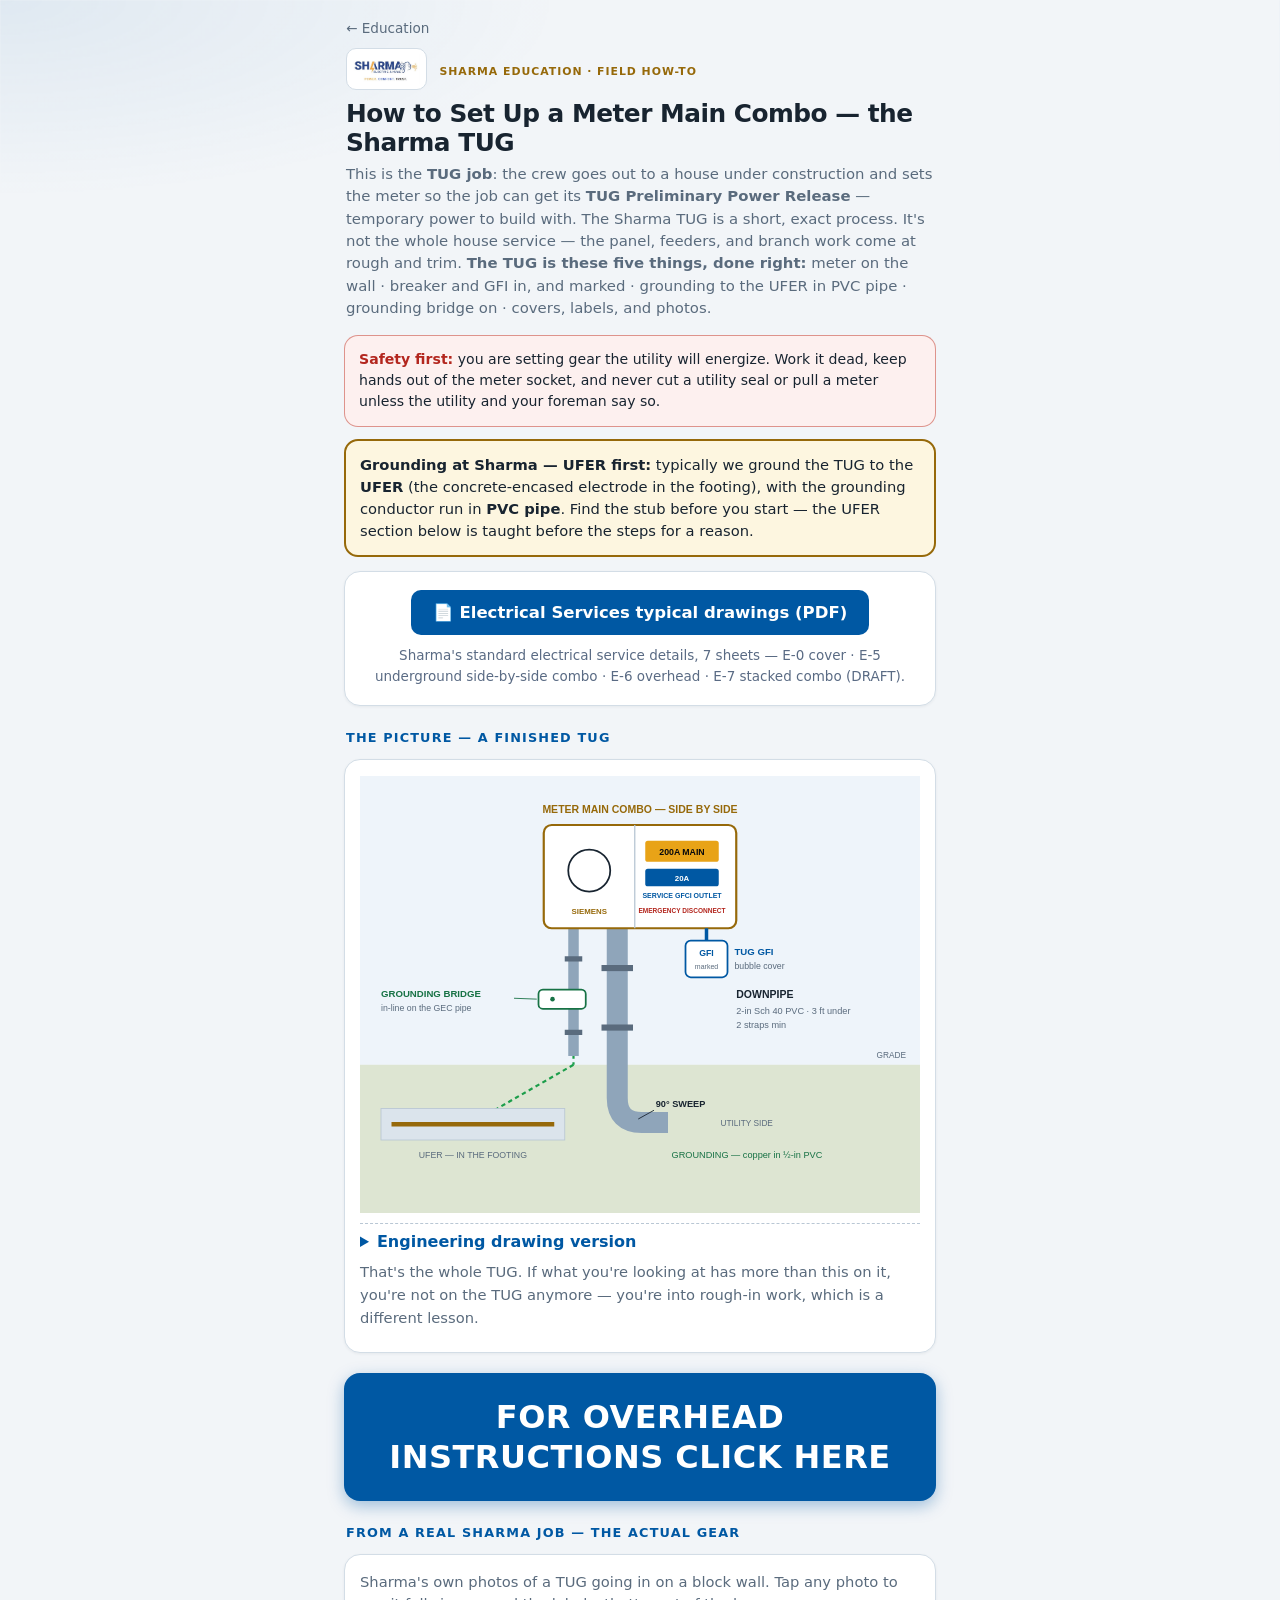
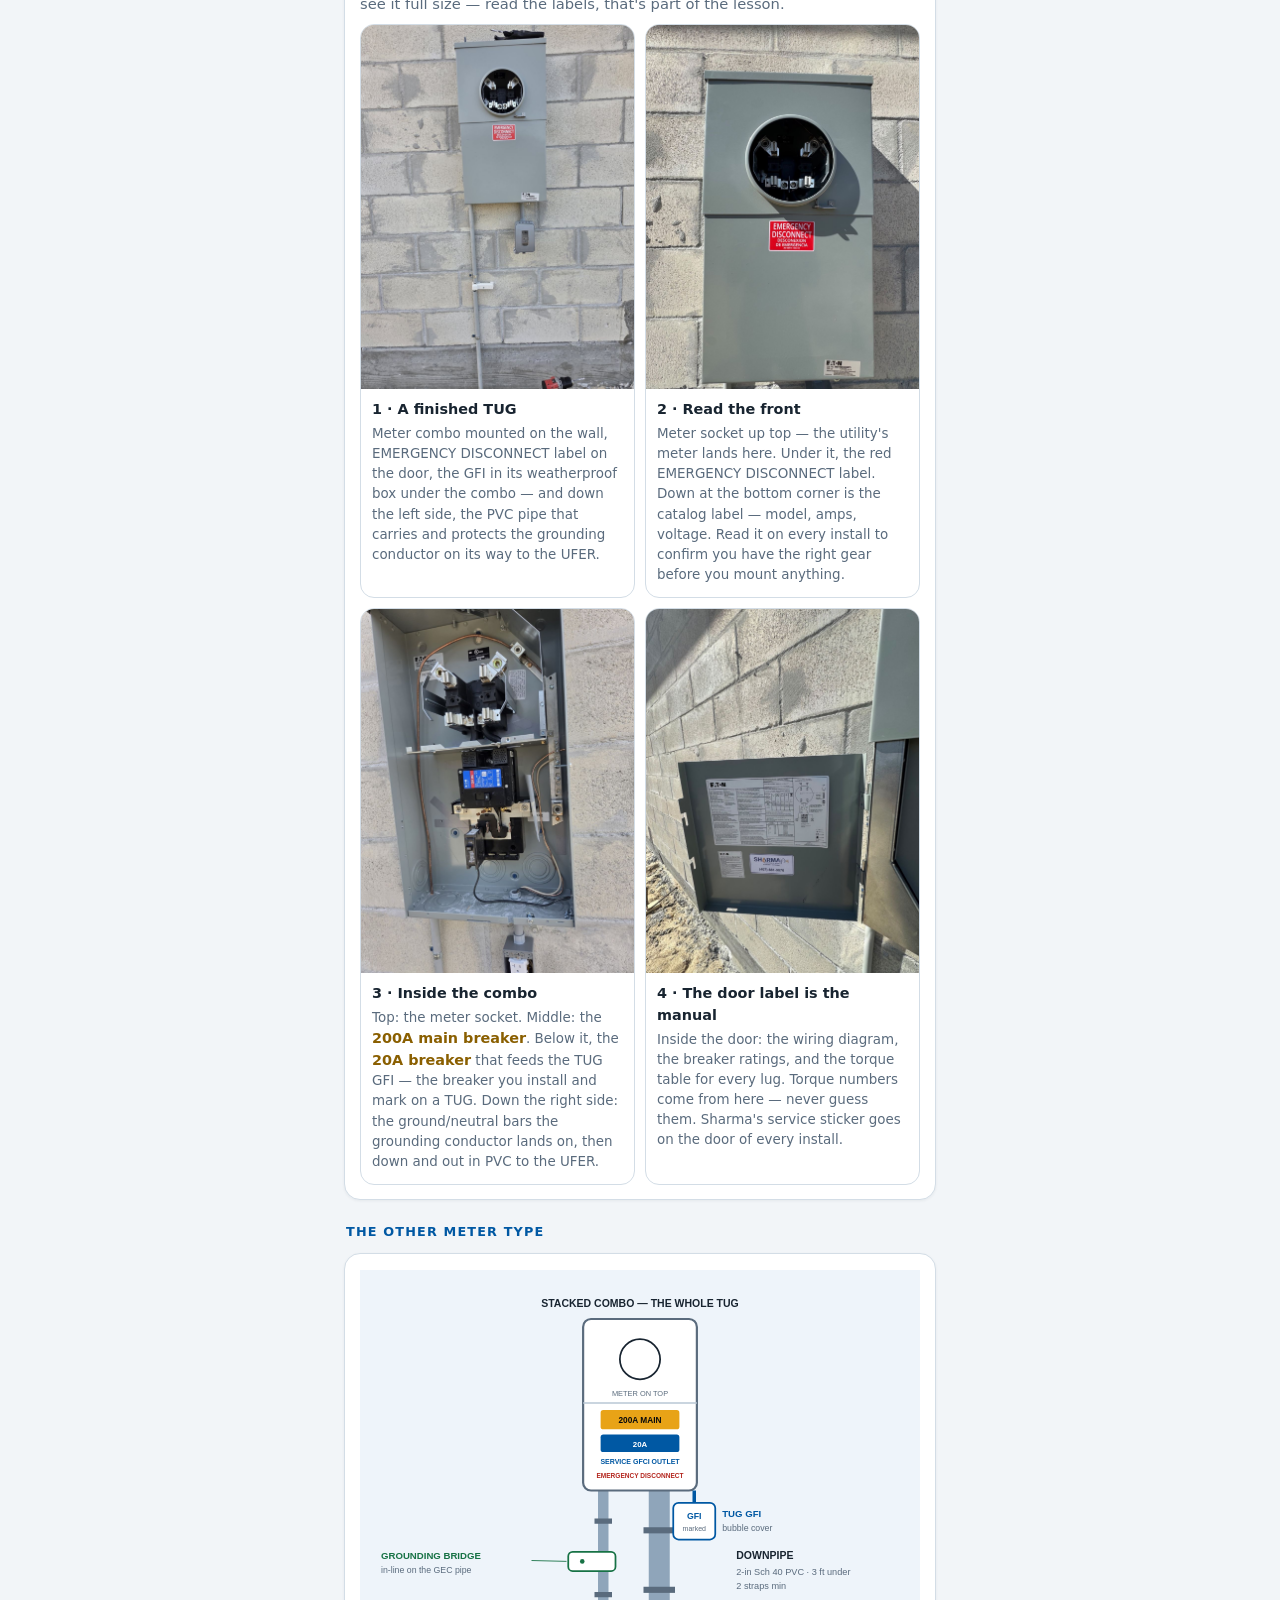
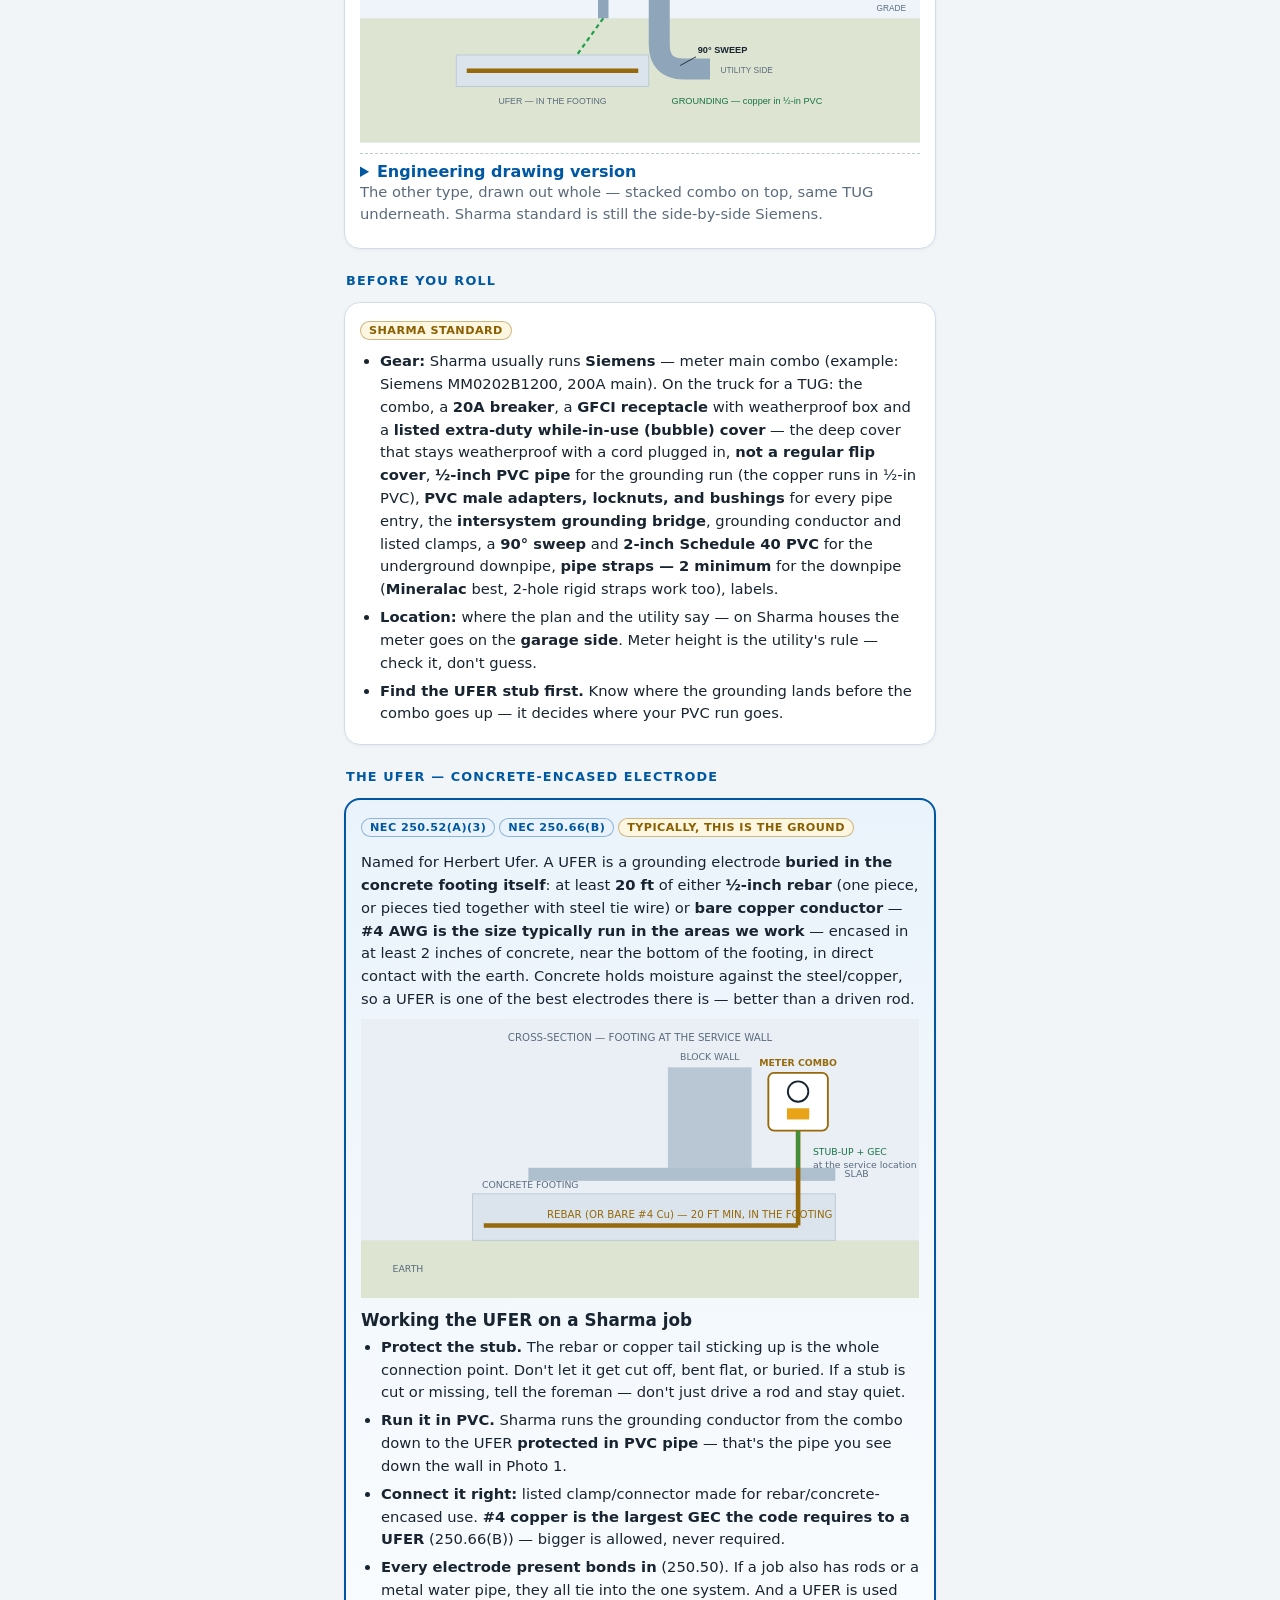
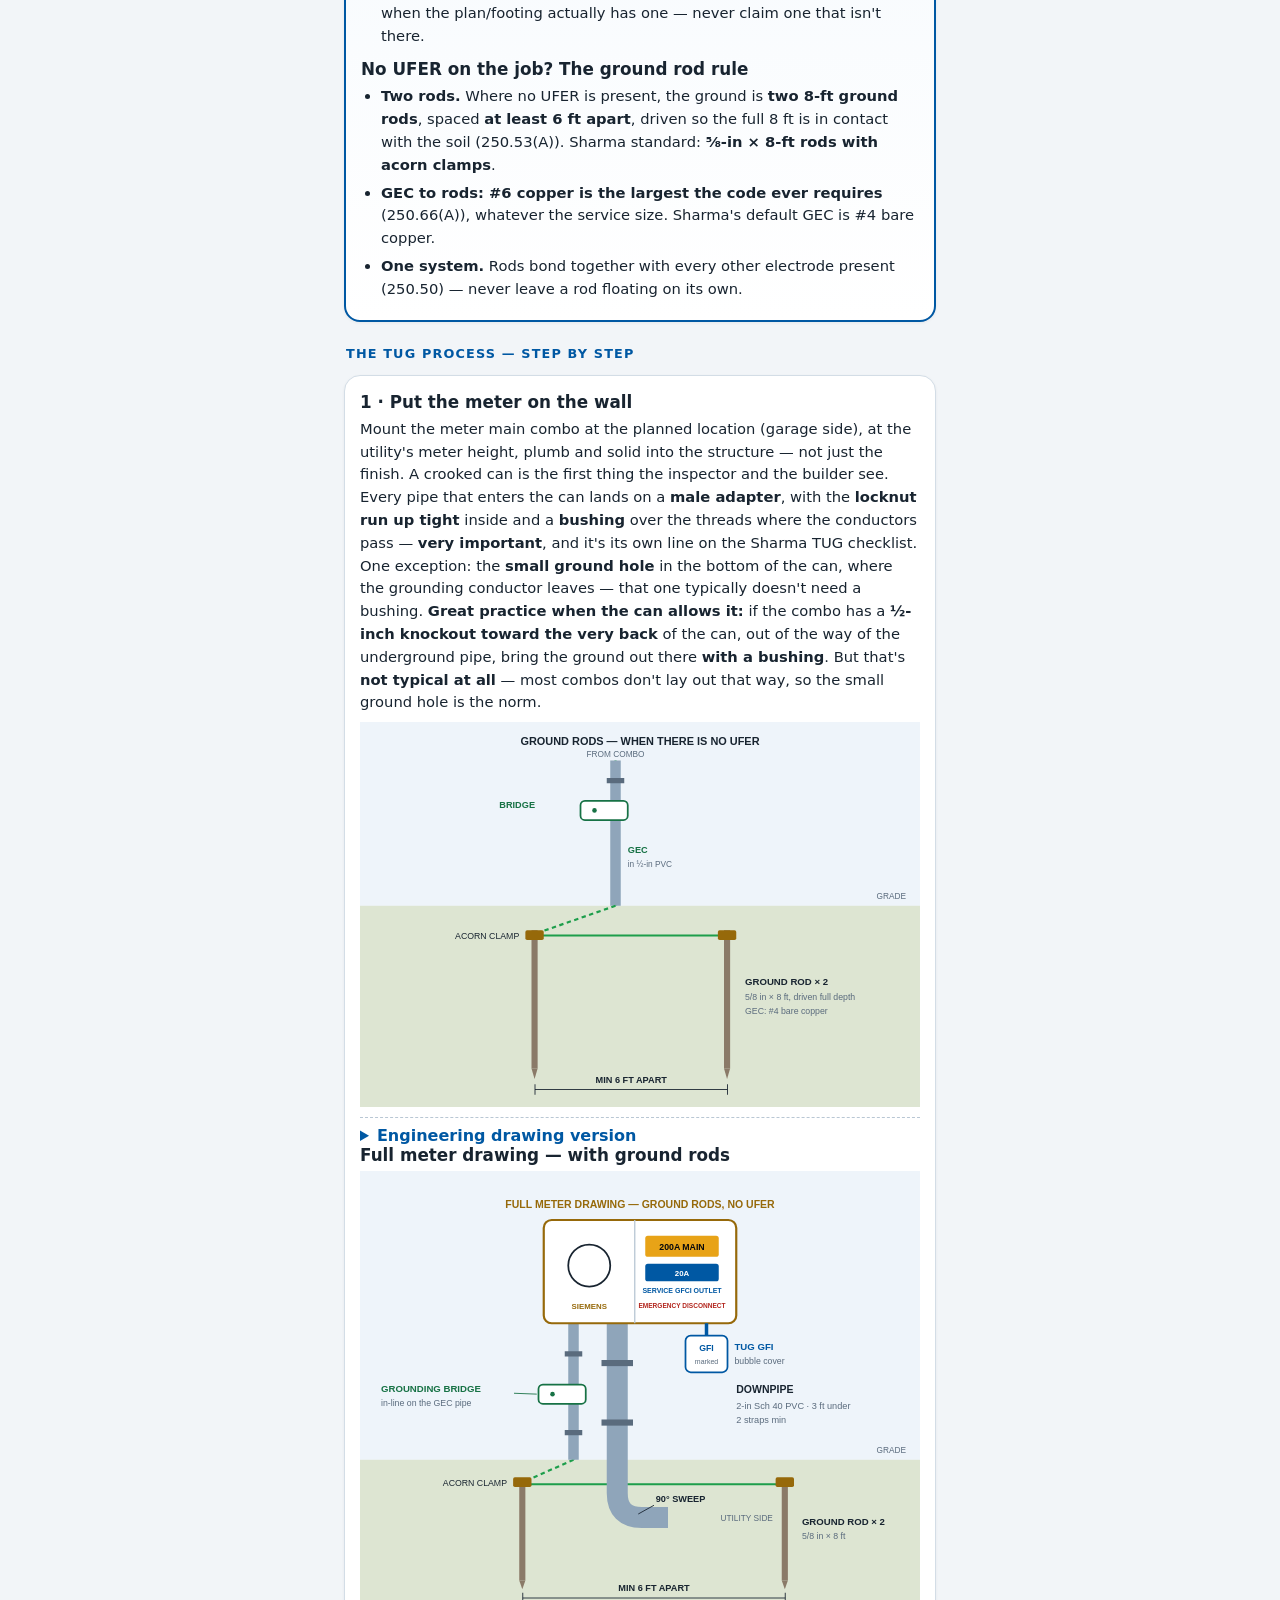
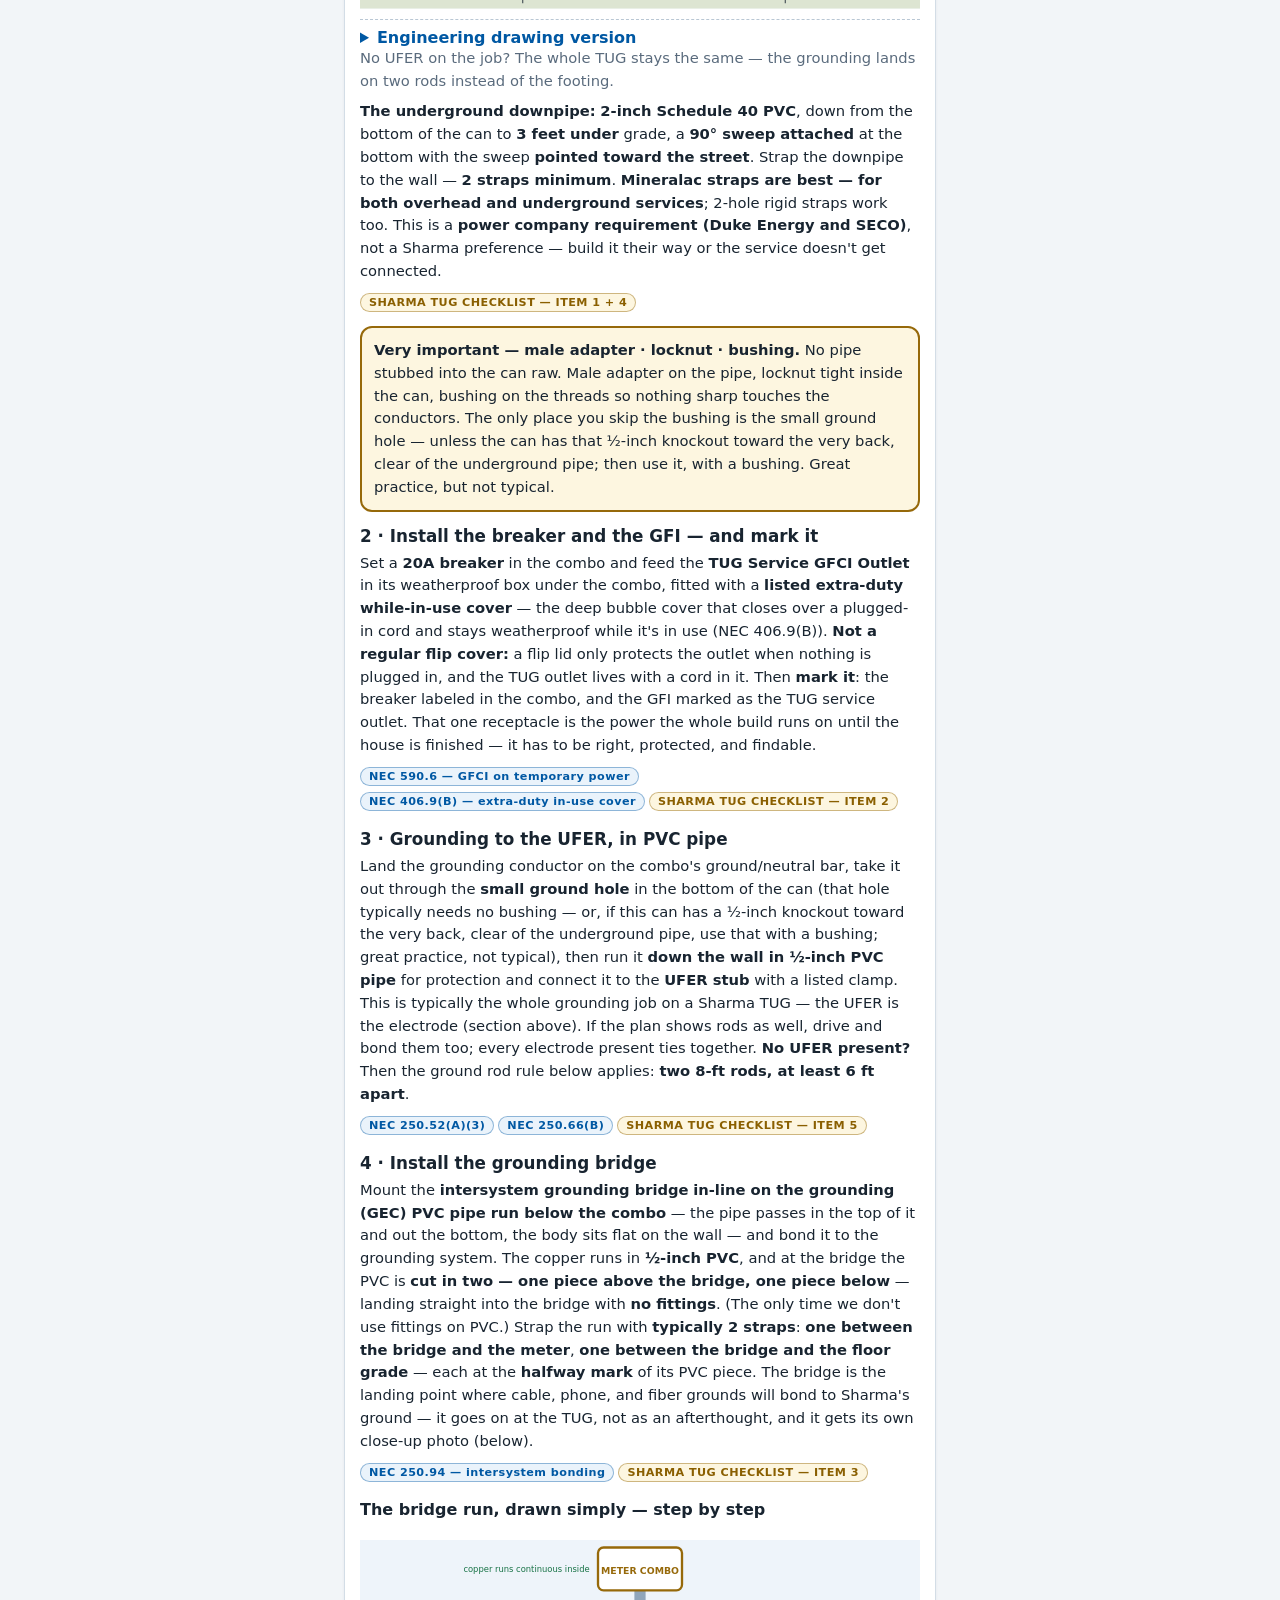
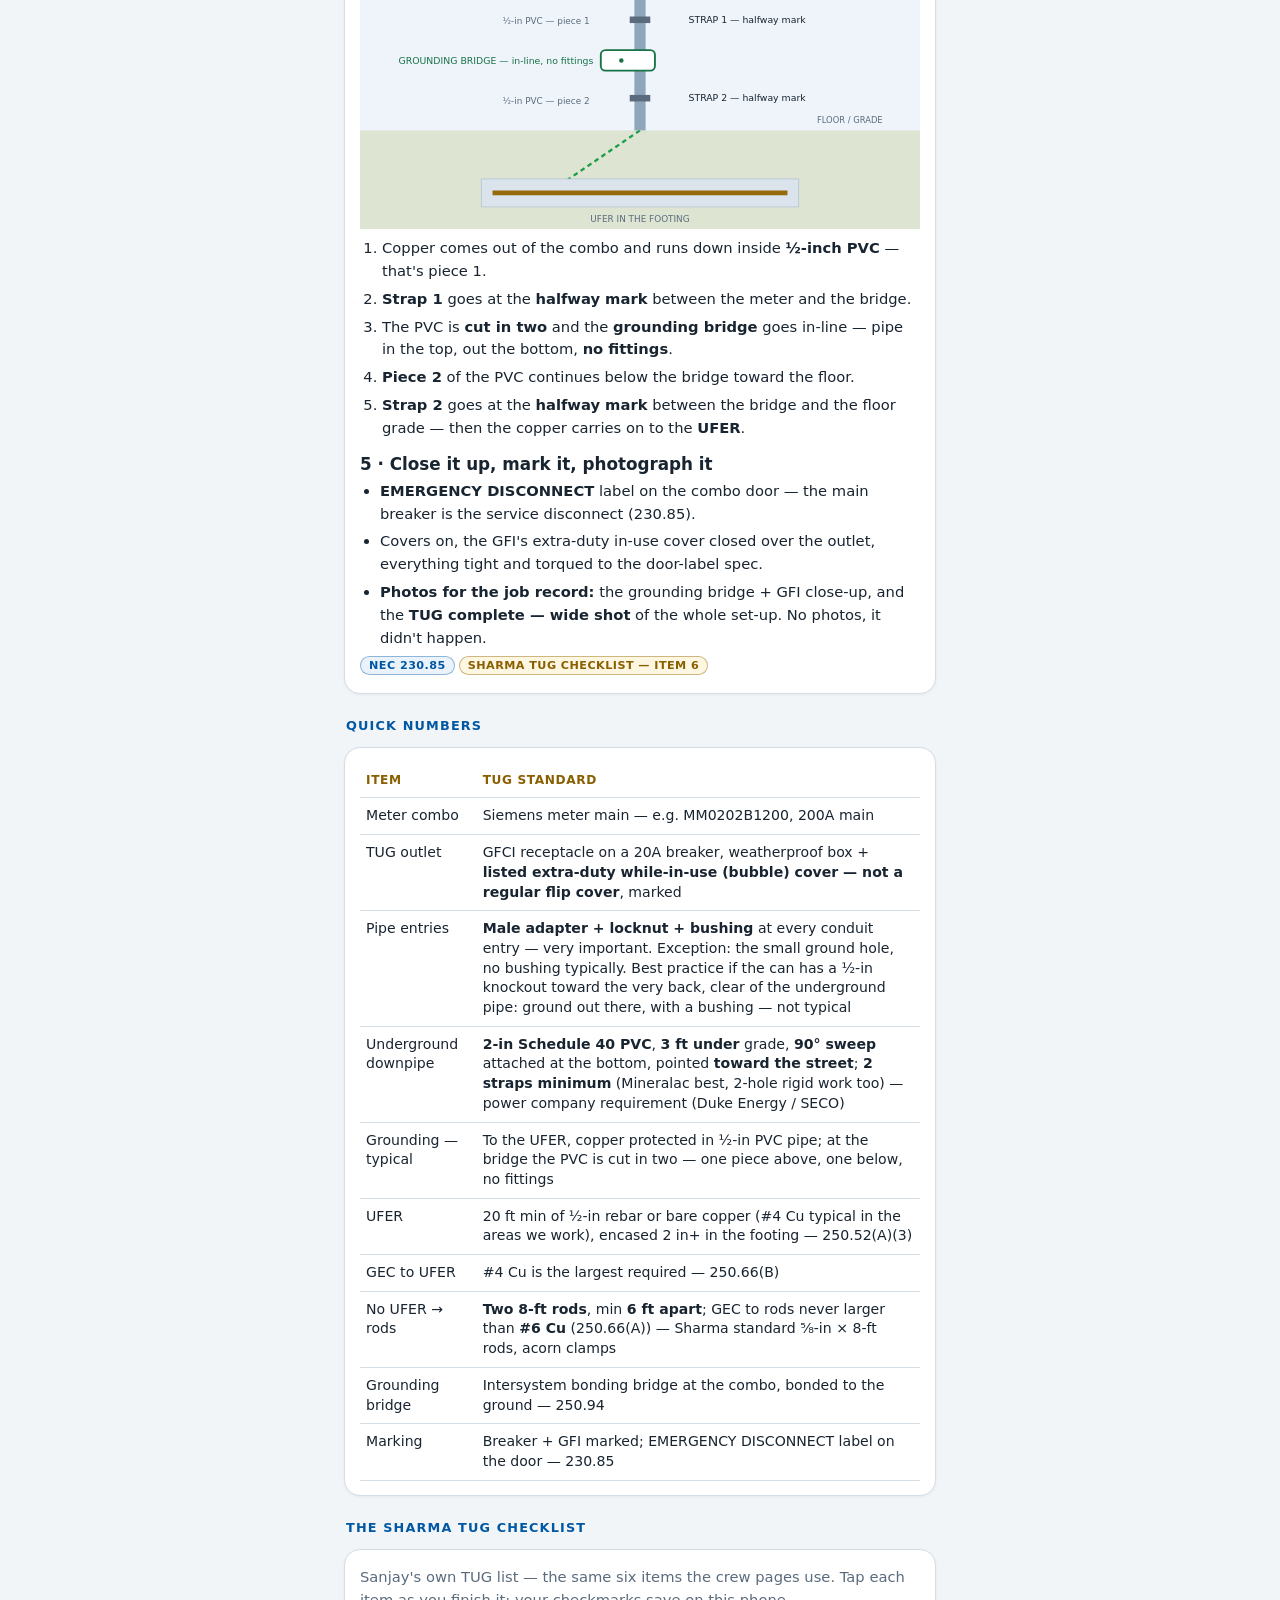
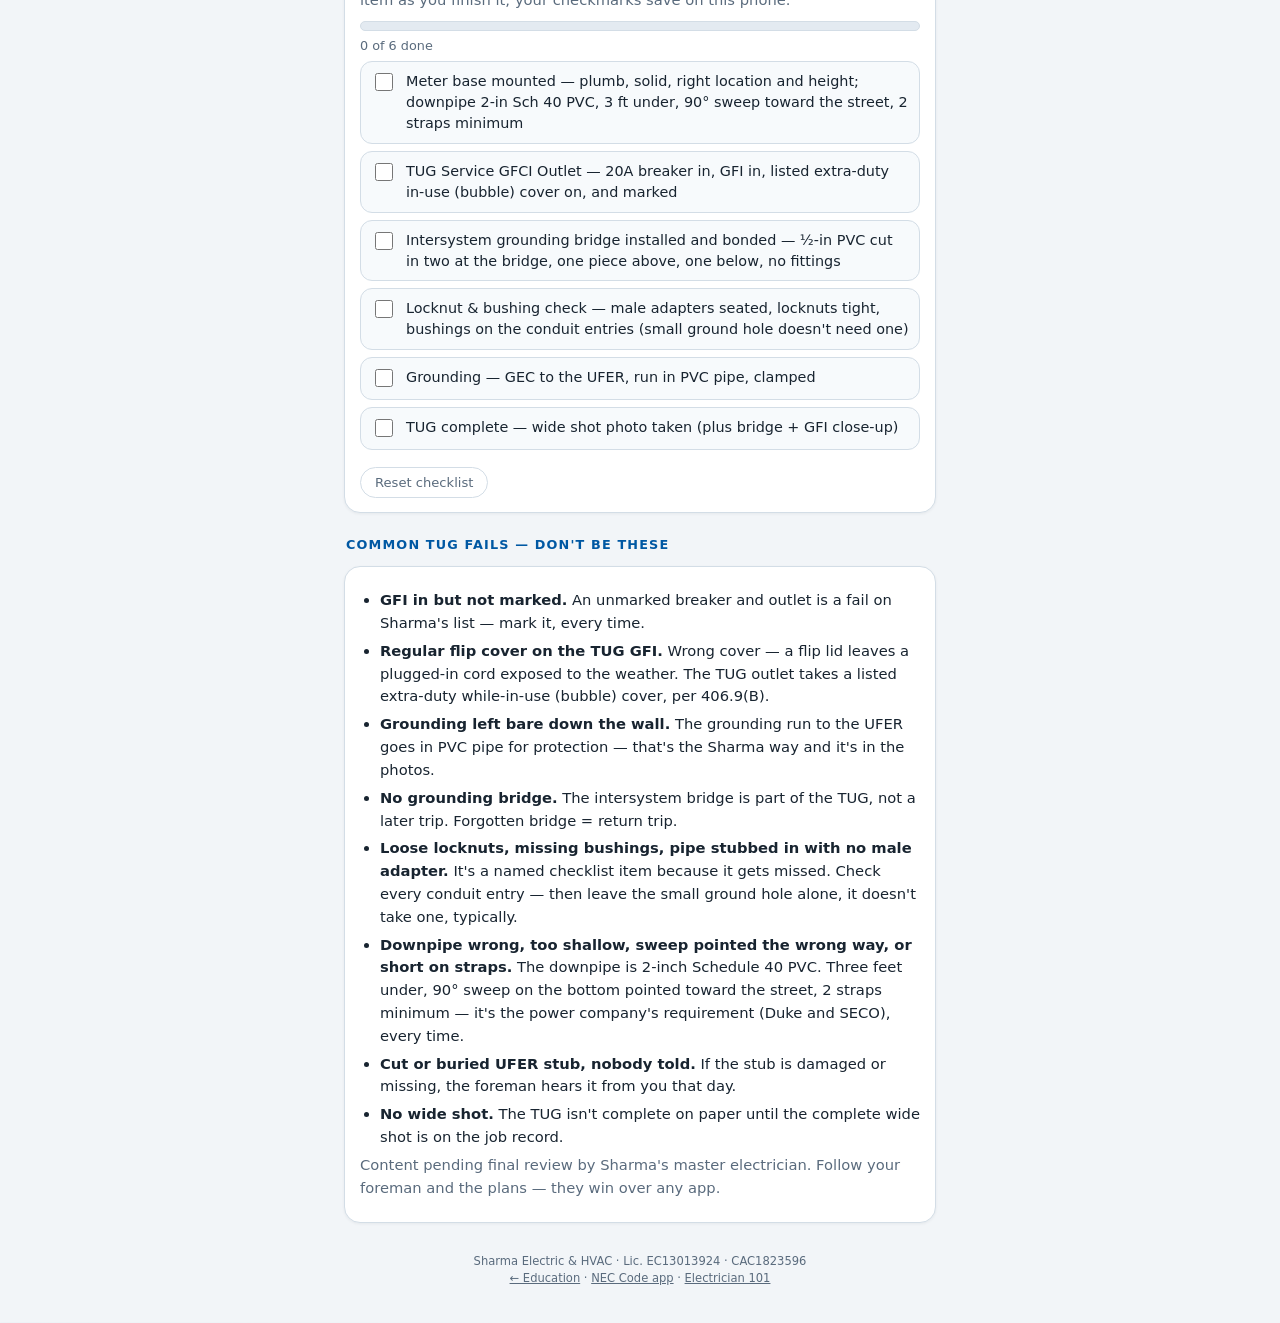
==== docs/meter-main-combo/index.html @ f5edeed3 "Meter-Main Combo page: add 'Electrical Services typical drawings (PDF)' download button (no lesson t" ====
<!doctype html>
<html lang="en">
<head>
  <meta charset="utf-8">
  <meta name="viewport" content="width=device-width, initial-scale=1, viewport-fit=cover">
  <meta name="robots" content="noindex, nofollow, noarchive">
  <meta name="color-scheme" content="light">
  <meta name="theme-color" content="#f2f5f8">
  <meta name="apple-mobile-web-app-capable" content="yes">
  <meta name="apple-mobile-web-app-status-bar-style" content="default">
  <title>How to Set Up a Meter Main Combo — The Sharma TUG · Sharma Education</title>
  <link rel="icon" href="logo.png">
  <link rel="apple-touch-icon" href="logo.png">
  <style>
    :root {
      --bg: #f2f5f8; --panel: #ffffff; --line: #d3dde6;
      --gold: #96690a; --gold-2: #8a5f00; --blue: #0058a3; --green: #1d9e4b;
      --text: #182430; --muted: #5a6b7d; --red: #c0392b;
    }
    * { box-sizing: border-box; -webkit-tap-highlight-color: transparent; }
    html, body { margin: 0; background: var(--bg); color: var(--text);
      font-family: "Segoe UI", "Helvetica Neue", ui-sans-serif, system-ui, sans-serif;
      -webkit-font-smoothing: antialiased; }
    body { background:
      radial-gradient(90vw 50vh at 100% -10%, rgba(232,163,23,0.10), transparent 50%),
      radial-gradient(80vw 40vh at 0% 0%, rgba(0,88,163,0.08), transparent 55%),
      var(--bg); min-height: 100dvh; }
    .wrap { max-width: 620px; margin: 0 auto; padding: 18px 14px 36px; }
    .back { display: inline-block; color: var(--muted); text-decoration: none; font-size: 0.85rem; margin: 2px 2px 12px; }
    header { display: flex; align-items: center; gap: 12px; margin: 0 2px 4px; }
    header img { height: 42px; width: auto; background: #fff; border: 1px solid var(--line); border-radius: 10px; padding: 4px 6px; }
    header .k { font-size: 0.68rem; font-weight: 750; letter-spacing: 0.09em; text-transform: uppercase; color: var(--gold); }
    h1 { margin: 10px 2px 6px; font-size: 1.55rem; font-weight: 760; letter-spacing: -0.02em; line-height: 1.15; }
    .sub { margin: 0 2px; color: var(--muted); font-size: 0.93rem; line-height: 1.5; }
    .warn { margin: 16px 0 0; padding: 13px 14px; border: 1px solid rgba(192,57,43,0.5);
      background: #fdf0ef; border-radius: 14px; font-size: 0.88rem; line-height: 1.5; }
    .warn b { color: #b3261e; }
    .highlight-banner { margin: 12px 0 0; padding: 13px 14px; border: 2px solid var(--gold);
      background: #fdf6e0; border-radius: 14px; font-size: 0.92rem; line-height: 1.5; }
    .card { margin-top: 14px; padding: 16px 15px 14px; background: var(--panel);
      border: 1px solid var(--line); border-radius: 16px; box-shadow: 0 1px 3px rgba(24,36,48,0.06); }
    .card.highlight { border: 2px solid var(--blue); background: linear-gradient(180deg, #eaf3fb, #ffffff); }
    h2 { margin: 24px 2px 6px; font-size: 0.8rem; font-weight: 750; letter-spacing: 0.09em;
      text-transform: uppercase; color: var(--blue); }
    h3 { margin: 0 0 6px; font-size: 1.05rem; font-weight: 700; }
    p, li { font-size: 0.92rem; line-height: 1.55; }
    p { margin: 0 0 8px; }
    ul, ol { margin: 6px 0 4px; padding-left: 20px; }
    li { margin-bottom: 5px; }
    .muted { color: var(--muted); }
    .nec { display: inline-block; font-size: 0.7rem; font-weight: 700; letter-spacing: 0.04em;
      color: var(--blue); background: #eaf3fb; border: 1px solid rgba(0,88,163,0.4); border-radius: 999px; padding: 2px 8px; margin: 0 4px 4px 0; }
    .sharma { display: inline-block; font-size: 0.7rem; font-weight: 700; letter-spacing: 0.04em;
      color: var(--gold-2); background: #fdf6e0; border: 1px solid rgba(150,105,10,0.45); border-radius: 999px; padding: 2px 8px; margin: 0 4px 4px 0; }
    .diagram { width: 100%; height: auto; display: block; }
    .gallery { display: grid; grid-template-columns: 1fr 1fr; gap: 10px; }
    @media (max-width: 480px) { .gallery { grid-template-columns: 1fr; } }
    figure { margin: 0; background: #ffffff; border: 1px solid var(--line); border-radius: 14px; overflow: hidden; }
    figure img { width: 100%; height: auto; display: block; }
    figcaption { padding: 10px 11px 12px; font-size: 0.84rem; line-height: 1.5; color: var(--muted); }
    figcaption b { color: var(--text); display: block; margin-bottom: 3px; font-size: 0.9rem; }
    .bar { height: 10px; background: #e3eaf1; border: 1px solid var(--line); border-radius: 999px; overflow: hidden; margin: 10px 0 4px; }
    .bar i { display: block; height: 100%; width: 0%; background: linear-gradient(90deg, var(--blue), var(--green)); transition: width .25s; }
    .pct { font-size: 0.8rem; color: var(--muted); }
    label.chk { display: flex; gap: 10px; align-items: flex-start; padding: 9px 10px; margin: 7px 0;
      background: #f7fafc; border: 1px solid var(--line); border-radius: 12px; font-size: 0.9rem; line-height: 1.45; cursor: pointer; }
    label.chk input { margin-top: 2px; width: 18px; height: 18px; accent-color: var(--green); flex: none; }
    label.chk.done span { color: var(--muted); text-decoration: line-through; }
    .reset { margin-top: 10px; background: none; border: 1px solid var(--line); color: var(--muted);
      border-radius: 999px; padding: 7px 14px; font: inherit; font-size: 0.82rem; cursor: pointer; }
    table { width: 100%; border-collapse: collapse; font-size: 0.88rem; }
    td, th { text-align: left; padding: 8px 6px; border-bottom: 1px solid var(--line); vertical-align: top; line-height: 1.4; }
    th { color: var(--gold-2); font-size: 0.76rem; letter-spacing: 0.05em; text-transform: uppercase; }
    footer { margin: 30px 2px 0; color: var(--muted); font-size: 0.72rem; text-align: center; line-height: 1.5; }
    footer a { color: var(--muted); }
  </style>
</head>
<body>
  <div class="wrap">
    <a class="back" href="../">← Education</a>
    <header>
      <img src="logo.png" alt="Sharma Electric &amp; HVAC">
      <div><span class="k">Sharma Education · Field How-To</span></div>
    </header>

    <h1>How to Set Up a Meter Main Combo — the Sharma TUG</h1>
    <p class="sub">This is the <b>TUG job</b>: the crew goes out to a house under construction and sets the meter so the job can get its <b>TUG Preliminary Power Release</b> — temporary power to build with. The Sharma TUG is a short, exact process. It's not the whole house service — the panel, feeders, and branch work come at rough and trim. <b>The TUG is these five things, done right:</b> meter on the wall · breaker and GFI in, and marked · grounding to the UFER in PVC pipe · grounding bridge on · covers, labels, and photos.</p>

    <div class="warn"><b>Safety first:</b> you are setting gear the utility will energize. Work it dead, keep hands out of the meter socket, and never cut a utility seal or pull a meter unless the utility and your foreman say so.</div>

    <div class="highlight-banner"><b>Grounding at Sharma — UFER first:</b> typically we ground the TUG to the <b>UFER</b> (the concrete-encased electrode in the footing), with the grounding conductor run in <b>PVC pipe</b>. Find the stub before you start — the UFER section below is taught before the steps for a reason.</div>

    <div class="card" style="text-align:center;padding:18px 16px">
      <a href="typical-details-e0-e7.pdf" download style="display:inline-block;background:#0058a3;color:#fff;font-weight:800;font-size:16.5px;text-decoration:none;padding:13px 22px;border-radius:10px">📄 Electrical Services typical drawings (PDF)</a>
      <p style="margin:10px 0 0;font-size:13.5px;color:#5a6b84">Sharma's standard electrical service details, 7 sheets — E-0 cover · E-5 underground side-by-side combo · E-6 overhead · E-7 stacked combo (DRAFT).</p>
    </div>

    <h2>The picture — a finished TUG</h2>
    <div class="card">
      <svg class="diagram" role="img" aria-label="Underground TUG with the Siemens side-by-side combo; the 20A breaker is marked as the service GFCI outlet breaker" viewBox="0 0 640 500" font-family="sans-serif">
  <rect x="0" y="0" width="640" height="500" fill="#eef4fa"/>
  <rect x="0" y="330" width="640" height="170" fill="#dde5d2"/>
  <line x1="244" y1="174" x2="244" y2="330" stroke="#1d9e4b" stroke-width="2.5" stroke-dasharray="5 4"/>
  <path d="M244 330 L150 384" fill="none" stroke="#1d9e4b" stroke-width="2.5" stroke-dasharray="5 4"/>
  <rect x="238" y="174" width="12" height="70" fill="#8fa5ba"/>
  <rect x="238" y="266" width="12" height="54" fill="#8fa5ba"/>
  <rect x="234" y="206" width="20" height="6" fill="#5a6b7d"/>
  <rect x="234" y="290" width="20" height="6" fill="#5a6b7d"/>
  <rect x="204" y="244" width="54" height="22" rx="5" fill="#ffffff" stroke="#177245" stroke-width="2"/>
  <circle cx="220" cy="255" r="2.6" fill="#177245"/>
  <text x="24" y="252" fill="#177245" font-size="11" font-weight="bold">GROUNDING BRIDGE</text>
  <text x="24" y="268" fill="#5a6b7d" font-size="10">in-line on the GEC pipe</text>
  <line x1="176" y1="254" x2="202" y2="255" stroke="#177245" stroke-width="1"/>
  <path d="M294 174 V368 Q294 396 322 396 H352" fill="none" stroke="#8fa5ba" stroke-width="24"/>
  <rect x="276" y="216" width="36" height="7" fill="#5a6b7d"/>
  <rect x="276" y="284" width="36" height="7" fill="#5a6b7d"/>
  <rect x="210" y="56" width="220" height="118" rx="9" fill="#ffffff" stroke="#96690a" stroke-width="2.5"/>
  <line x1="314" y1="56" x2="314" y2="174" stroke="#b9c7d4" stroke-width="1.5"/>
  <circle cx="262" cy="108" r="24" fill="none" stroke="#182430" stroke-width="2"/>
  <text x="262" y="158" fill="#96690a" font-size="9" font-weight="bold" text-anchor="middle">SIEMENS</text>
  <rect x="326" y="74" width="84" height="24" rx="3" fill="#e8a317"/>
  <text x="368" y="90" fill="#07090d" font-size="10" font-weight="bold" text-anchor="middle">200A MAIN</text>
  <rect x="326" y="106" width="84" height="20" rx="3" fill="#0058a3"/>
  <text x="368" y="120" fill="#ffffff" font-size="9" font-weight="bold" text-anchor="middle">20A</text>
  
  <text x="368" y="139" fill="#0058a3" font-size="8" font-weight="bold" text-anchor="middle">SERVICE GFCI OUTLET</text>
  <text x="368" y="157" fill="#b3261e" font-size="7.5" font-weight="bold" text-anchor="middle">EMERGENCY DISCONNECT</text>
  <text x="320" y="42" fill="#96690a" font-size="12" font-weight="bold" text-anchor="middle">METER MAIN COMBO — SIDE BY SIDE</text>
  <line x1="396" y1="174" x2="396" y2="188" stroke="#0058a3" stroke-width="4"/>
  <rect x="372" y="188" width="48" height="42" rx="6" fill="#ffffff" stroke="#0058a3" stroke-width="2"/>
  <text x="396" y="206" fill="#0058a3" font-size="10" font-weight="bold" text-anchor="middle">GFI</text>
  <text x="396" y="220" fill="#5a6b7d" font-size="8" text-anchor="middle">marked</text>
  <text x="428" y="204" fill="#0058a3" font-size="11" font-weight="bold">TUG GFI</text>
  <text x="428" y="220" fill="#5a6b7d" font-size="10">bubble cover</text>
  <text x="430" y="254" fill="#182430" font-size="12" font-weight="bold">DOWNPIPE</text>
  <text x="430" y="272" fill="#5a6b7d" font-size="10.5">2-in Sch 40 PVC · 3 ft under</text>
  <text x="430" y="288" fill="#5a6b7d" font-size="10.5">2 straps min</text>
  <text x="338" y="378" fill="#182430" font-size="10.5" font-weight="bold">90° SWEEP</text>
  <line x1="336" y1="382" x2="318" y2="392" stroke="#182430" stroke-width="1"/>
  <text x="412" y="400" fill="#5a6b7d" font-size="9.5">UTILITY SIDE</text>
  <text x="624" y="322" fill="#5a6b7d" font-size="9.5" text-anchor="end">GRADE</text>
  <rect x="24" y="380" width="210" height="36" fill="#dbe4ec" stroke="#b9c7d4"/>
  <line x1="36" y1="398" x2="222" y2="398" stroke="#96690a" stroke-width="5"/>
  <text x="129" y="436" fill="#5a6b7d" font-size="10" text-anchor="middle">UFER — IN THE FOOTING</text>
  <text x="356" y="436" fill="#177245" font-size="10.5">GROUNDING — copper in ½-in PVC</text>
</svg>
<details style="margin-top:10px;border-top:1px dashed #b9c7d4;padding-top:8px"><summary style="cursor:pointer;color:#0058a3;font-weight:700">Engineering drawing version</summary>
<svg class="diagram" role="img" aria-label="Engineering drawing: underground TUG" viewBox="0 0 640 552" font-family="monospace">
  <rect x="0" y="0" width="640" height="500" fill="#ffffff"/>
  <rect x="0" y="330" width="640" height="170" fill="#ffffff"/>
  <line x1="244" y1="174" x2="244" y2="330" stroke="#000000" stroke-width="2.5" stroke-dasharray="5 4"/>
  <path d="M244 330 L150 384" fill="none" stroke="#000000" stroke-width="2.5" stroke-dasharray="5 4"/>
  <rect x="238" y="174" width="12" height="70" fill="#ffffff" stroke="#000000" stroke-width="1.2"/>
  <rect x="238" y="266" width="12" height="54" fill="#ffffff" stroke="#000000" stroke-width="1.2"/>
  <rect x="234" y="206" width="20" height="6" fill="#ffffff" stroke="#000000" stroke-width="1.2"/>
  <rect x="234" y="290" width="20" height="6" fill="#ffffff" stroke="#000000" stroke-width="1.2"/>
  <rect x="204" y="244" width="54" height="22" rx="5" fill="#ffffff" stroke="#000000" stroke-width="2"/>
  <circle cx="220" cy="255" r="2.6" fill="#ffffff" stroke="#000000" stroke-width="1.2"/>
  <text x="24" y="252" fill="#000000" font-size="11" font-weight="bold">GROUNDING BRIDGE</text>
  <text x="24" y="268" fill="#000000" font-size="10">in-line on the GEC pipe</text>
  <line x1="176" y1="254" x2="202" y2="255" stroke="#000000" stroke-width="1"/>
  <path d="M294 174 V368 Q294 396 322 396 H352" fill="none" stroke="#555555" stroke-width="24"/>
  <rect x="276" y="216" width="36" height="7" fill="#ffffff" stroke="#000000" stroke-width="1.2"/>
  <rect x="276" y="284" width="36" height="7" fill="#ffffff" stroke="#000000" stroke-width="1.2"/>
  <rect x="210" y="56" width="220" height="118" rx="9" fill="#ffffff" stroke="#000000" stroke-width="2.5"/>
  <line x1="314" y1="56" x2="314" y2="174" stroke="#000000" stroke-width="1.5"/>
  <circle cx="262" cy="108" r="24" fill="none" stroke="#000000" stroke-width="2"/>
  <text x="262" y="158" fill="#000000" font-size="9" font-weight="bold" text-anchor="middle">SIEMENS</text>
  <rect x="326" y="74" width="84" height="24" rx="3" fill="#ffffff" stroke="#000000" stroke-width="1.2"/>
  <text x="368" y="90" fill="#000000" font-size="10" font-weight="bold" text-anchor="middle">200A MAIN</text>
  <rect x="326" y="106" width="84" height="20" rx="3" fill="#ffffff" stroke="#000000" stroke-width="1.2"/>
  <text x="368" y="120" fill="#000000" font-size="9" font-weight="bold" text-anchor="middle">20A</text>
  
  <text x="368" y="139" fill="#000000" font-size="8" font-weight="bold" text-anchor="middle">SERVICE GFCI OUTLET</text>
  <text x="368" y="157" fill="#000000" font-size="7.5" font-weight="bold" text-anchor="middle">EMERGENCY DISCONNECT</text>
  <text x="320" y="42" fill="#000000" font-size="12" font-weight="bold" text-anchor="middle">METER MAIN COMBO — SIDE BY SIDE</text>
  <line x1="396" y1="174" x2="396" y2="188" stroke="#000000" stroke-width="4"/>
  <rect x="372" y="188" width="48" height="42" rx="6" fill="#ffffff" stroke="#000000" stroke-width="2"/>
  <text x="396" y="206" fill="#000000" font-size="10" font-weight="bold" text-anchor="middle">GFI</text>
  <text x="396" y="220" fill="#000000" font-size="8" text-anchor="middle">marked</text>
  <text x="428" y="204" fill="#000000" font-size="11" font-weight="bold">TUG GFI</text>
  <text x="428" y="220" fill="#000000" font-size="10">bubble cover</text>
  <text x="430" y="254" fill="#000000" font-size="12" font-weight="bold">DOWNPIPE</text>
  <text x="430" y="272" fill="#000000" font-size="10.5">2-in Sch 40 PVC · 3 ft under</text>
  <text x="430" y="288" fill="#000000" font-size="10.5">2 straps min</text>
  <text x="338" y="378" fill="#000000" font-size="10.5" font-weight="bold">90° SWEEP</text>
  <line x1="336" y1="382" x2="318" y2="392" stroke="#000000" stroke-width="1"/>
  <text x="412" y="400" fill="#000000" font-size="9.5">UTILITY SIDE</text>
  <text x="16" y="322" fill="#000000" font-size="9.5">GRADE</text>
  <rect x="24" y="380" width="210" height="36" fill="#ffffff" stroke="#000000"/>
  <line x1="36" y1="398" x2="222" y2="398" stroke="#000000" stroke-width="5"/>
  <text x="129" y="436" fill="#000000" font-size="10" text-anchor="middle">UFER — IN THE FOOTING</text>
  <text x="356" y="436" fill="#000000" font-size="10.5">GROUNDING — copper in ½-in PVC</text>
<line x1="8" y1="330" x2="632" y2="330" stroke="#000000" stroke-width="1.5"/><line x1="616" y1="330" x2="616" y2="396" stroke="#000000" stroke-width="1"/><line x1="610" y1="330" x2="622" y2="330" stroke="#000000" stroke-width="1"/><line x1="610" y1="396" x2="622" y2="396" stroke="#000000" stroke-width="1"/><text transform="rotate(-90 604 363)" x="604" y="363" fill="#000000" font-size="10" text-anchor="middle">3 FT UNDER GRADE</text><rect x="5" y="5" width="630" height="490" fill="none" stroke="#000000" stroke-width="1.5"/><rect x="5" y="506" width="630" height="40" fill="none" stroke="#000000" stroke-width="1.5"/><line x1="268" y1="506" x2="268" y2="546" stroke="#000000" stroke-width="1"/><line x1="473" y1="506" x2="473" y2="546" stroke="#000000" stroke-width="1"/><text x="16" y="531" fill="#000000" font-size="11" font-weight="bold">SHARMA ELECTRIC &amp; HVAC</text><text x="280" y="531" fill="#000000" font-size="11">UNDERGROUND TUG</text><text x="485" y="531" fill="#000000" font-size="11">SCALE: NTS</text></svg>
</details>
      <p class="muted" style="margin-top:10px">That's the whole TUG. If what you're looking at has more than this on it, you're not on the TUG anymore — you're into rough-in work, which is a different lesson.</p>
    </div>

    <a href="../overhead/" style="display:block;text-align:center;background:#0058a3;color:#ffffff;font-weight:800;font-size:clamp(21px,6vw,32px);letter-spacing:.5px;line-height:1.25;padding:24px 16px;border-radius:16px;text-decoration:none;margin:20px 0 6px;box-shadow:0 5px 16px rgba(0,88,163,.35)">FOR OVERHEAD INSTRUCTIONS CLICK HERE</a>
    <h2>From a real Sharma job — the actual gear</h2>
    <div class="card">
      <p class="muted">Sharma's own photos of a TUG going in on a block wall. Tap any photo to see it full size — read the labels, that's part of the lesson.</p>
      <div class="gallery">
        <figure>
          <a href="photo-finished.jpg"><img src="photo-finished.jpg" alt="Finished meter main combo mounted on a block wall with a GFCI receptacle below it and the grounding conductor in PVC pipe down the wall" loading="lazy"></a>
          <figcaption><b>1 · A finished TUG</b>Meter combo mounted on the wall, EMERGENCY DISCONNECT label on the door, the GFI in its weatherproof box under the combo — and down the left side, the PVC pipe that carries and protects the grounding conductor on its way to the UFER.</figcaption>
        </figure>
        <figure>
          <a href="photo-front.jpg"><img src="photo-front.jpg" alt="Close-up of the meter socket and Emergency Disconnect label, with the unit catalog label" loading="lazy"></a>
          <figcaption><b>2 · Read the front</b>Meter socket up top — the utility's meter lands here. Under it, the red EMERGENCY DISCONNECT label. Down at the bottom corner is the catalog label — model, amps, voltage. Read it on every install to confirm you have the right gear before you mount anything.</figcaption>
        </figure>
        <figure>
          <a href="photo-inside.jpg"><img src="photo-inside.jpg" alt="Inside the meter main combo: meter socket, 200 amp main breaker, 20 amp branch breaker, ground and neutral bars, bare copper grounding conductor" loading="lazy"></a>
          <figcaption><b>3 · Inside the combo</b>Top: the meter socket. Middle: the <b style="display:inline;color:var(--gold-2)">200A main breaker</b>. Below it, the <b style="display:inline;color:var(--gold-2)">20A breaker</b> that feeds the TUG GFI — the breaker you install and mark on a TUG. Down the right side: the ground/neutral bars the grounding conductor lands on, then down and out in PVC to the UFER.</figcaption>
        </figure>
        <figure>
          <a href="photo-door-label.jpg"><img src="photo-door-label.jpg" alt="Inside of the combo door showing the manufacturer wiring diagram and torque table, plus the Sharma Electric and HVAC sticker" loading="lazy"></a>
          <figcaption><b>4 · The door label is the manual</b>Inside the door: the wiring diagram, the breaker ratings, and the torque table for every lug. Torque numbers come from here — never guess them. Sharma's service sticker goes on the door of every install.</figcaption>
        </figure>
      </div>
    </div>

    <h2>The other meter type</h2>
<div class="card">
<svg class="diagram" role="img" aria-label="The other meter type drawn out whole: stacked combo with the full TUG underneath" viewBox="0 0 640 540" font-family="sans-serif">
  <rect x="0" y="0" width="640" height="540" fill="#eef4fa"/>
  <rect x="0" y="398" width="640" height="142" fill="#dde5d2"/>
  <line x1="278" y1="252" x2="278" y2="398" stroke="#1d9e4b" stroke-width="2.5" stroke-dasharray="5 4"/>
  <path d="M278 398 L245 444" fill="none" stroke="#1d9e4b" stroke-width="2.5" stroke-dasharray="5 4"/>
  <rect x="272" y="252" width="12" height="70" fill="#8fa5ba"/>
  <rect x="272" y="344" width="12" height="54" fill="#8fa5ba"/>
  <rect x="268" y="284" width="20" height="6" fill="#5a6b7d"/>
  <rect x="268" y="368" width="20" height="6" fill="#5a6b7d"/>
  <rect x="238" y="322" width="54" height="22" rx="5" fill="#ffffff" stroke="#177245" stroke-width="2"/>
  <circle cx="254" cy="333" r="2.6" fill="#177245"/>
  <text x="24" y="330" fill="#177245" font-size="11" font-weight="bold">GROUNDING BRIDGE</text>
  <text x="24" y="346" fill="#5a6b7d" font-size="10">in-line on the GEC pipe</text>
  <line x1="196" y1="332" x2="236" y2="333" stroke="#177245" stroke-width="1"/>
  <path d="M342 252 V428 Q342 456 370 456 H400" fill="none" stroke="#8fa5ba" stroke-width="24"/>
  <rect x="324" y="294" width="36" height="7" fill="#5a6b7d"/>
  <rect x="324" y="362" width="36" height="7" fill="#5a6b7d"/>
  <rect x="255" y="56" width="130" height="196" rx="9" fill="#ffffff" stroke="#5a6b7d" stroke-width="2.5"/>
  <circle cx="320" cy="102" r="23" fill="none" stroke="#182430" stroke-width="2"/>
  <text x="320" y="144" fill="#5a6b7d" font-size="8.5" text-anchor="middle">METER ON TOP</text>
  <line x1="255" y1="152" x2="385" y2="152" stroke="#b9c7d4" stroke-width="1.5"/>
  <rect x="275" y="160" width="90" height="22" rx="3" fill="#e8a317"/>
  <text x="320" y="175" fill="#07090d" font-size="9.5" font-weight="bold" text-anchor="middle">200A MAIN</text>
  <rect x="275" y="188" width="90" height="20" rx="3" fill="#0058a3"/>
  <text x="320" y="202" fill="#ffffff" font-size="9" font-weight="bold" text-anchor="middle">20A</text>
  <text x="320" y="222" fill="#0058a3" font-size="8" font-weight="bold" text-anchor="middle">SERVICE GFCI OUTLET</text>
  <text x="320" y="238" fill="#b3261e" font-size="7.5" font-weight="bold" text-anchor="middle">EMERGENCY DISCONNECT</text>
  <text x="320" y="42" fill="#182430" font-size="12" font-weight="bold" text-anchor="middle">STACKED COMBO — THE WHOLE TUG</text>
  <line x1="382" y1="252" x2="382" y2="266" stroke="#0058a3" stroke-width="4"/>
  <rect x="358" y="266" width="48" height="42" rx="6" fill="#ffffff" stroke="#0058a3" stroke-width="2"/>
  <text x="382" y="284" fill="#0058a3" font-size="10" font-weight="bold" text-anchor="middle">GFI</text>
  <text x="382" y="298" fill="#5a6b7d" font-size="8" text-anchor="middle">marked</text>
  <text x="414" y="282" fill="#0058a3" font-size="11" font-weight="bold">TUG GFI</text>
  <text x="414" y="298" fill="#5a6b7d" font-size="10">bubble cover</text>
  <text x="430" y="330" fill="#182430" font-size="12" font-weight="bold">DOWNPIPE</text>
  <text x="430" y="348" fill="#5a6b7d" font-size="10.5">2-in Sch 40 PVC · 3 ft under</text>
  <text x="430" y="364" fill="#5a6b7d" font-size="10.5">2 straps min</text>
  <text x="386" y="438" fill="#182430" font-size="10.5" font-weight="bold">90° SWEEP</text>
  <line x1="384" y1="442" x2="366" y2="452" stroke="#182430" stroke-width="1"/>
  <text x="412" y="460" fill="#5a6b7d" font-size="9.5">UTILITY SIDE</text>
  <text x="624" y="390" fill="#5a6b7d" font-size="9.5" text-anchor="end">GRADE</text>
  <rect x="110" y="440" width="220" height="36" fill="#dbe4ec" stroke="#b9c7d4"/>
  <line x1="122" y1="458" x2="318" y2="458" stroke="#96690a" stroke-width="5"/>
  <text x="220" y="496" fill="#5a6b7d" font-size="10" text-anchor="middle">UFER — IN THE FOOTING</text>
  <text x="356" y="496" fill="#177245" font-size="10.5">GROUNDING — copper in ½-in PVC</text>
</svg>
<details style="margin-top:10px;border-top:1px dashed #b9c7d4;padding-top:8px"><summary style="cursor:pointer;color:#0058a3;font-weight:700">Engineering drawing version</summary>
<svg class="diagram" role="img" aria-label="Engineering drawing: stacked TUG" viewBox="0 0 640 592" font-family="monospace">
  <rect x="0" y="0" width="640" height="540" fill="#ffffff"/>
  <rect x="0" y="398" width="640" height="142" fill="#ffffff"/>
  <line x1="278" y1="252" x2="278" y2="398" stroke="#000000" stroke-width="2.5" stroke-dasharray="5 4"/>
  <path d="M278 398 L245 444" fill="none" stroke="#000000" stroke-width="2.5" stroke-dasharray="5 4"/>
  <rect x="272" y="252" width="12" height="70" fill="#ffffff" stroke="#000000" stroke-width="1.2"/>
  <rect x="272" y="344" width="12" height="54" fill="#ffffff" stroke="#000000" stroke-width="1.2"/>
  <rect x="268" y="284" width="20" height="6" fill="#ffffff" stroke="#000000" stroke-width="1.2"/>
  <rect x="268" y="368" width="20" height="6" fill="#ffffff" stroke="#000000" stroke-width="1.2"/>
  <rect x="238" y="322" width="54" height="22" rx="5" fill="#ffffff" stroke="#000000" stroke-width="2"/>
  <circle cx="254" cy="333" r="2.6" fill="#ffffff" stroke="#000000" stroke-width="1.2"/>
  <text x="24" y="330" fill="#000000" font-size="11" font-weight="bold">GROUNDING BRIDGE</text>
  <text x="24" y="346" fill="#000000" font-size="10">in-line on the GEC pipe</text>
  <line x1="196" y1="332" x2="236" y2="333" stroke="#000000" stroke-width="1"/>
  <path d="M342 252 V428 Q342 456 370 456 H400" fill="none" stroke="#555555" stroke-width="24"/>
  <rect x="324" y="294" width="36" height="7" fill="#ffffff" stroke="#000000" stroke-width="1.2"/>
  <rect x="324" y="362" width="36" height="7" fill="#ffffff" stroke="#000000" stroke-width="1.2"/>
  <rect x="255" y="56" width="130" height="196" rx="9" fill="#ffffff" stroke="#000000" stroke-width="2.5"/>
  <circle cx="320" cy="102" r="23" fill="none" stroke="#000000" stroke-width="2"/>
  <text x="320" y="144" fill="#000000" font-size="8.5" text-anchor="middle">METER ON TOP</text>
  <line x1="255" y1="152" x2="385" y2="152" stroke="#000000" stroke-width="1.5"/>
  <rect x="275" y="160" width="90" height="22" rx="3" fill="#ffffff" stroke="#000000" stroke-width="1.2"/>
  <text x="320" y="175" fill="#000000" font-size="9.5" font-weight="bold" text-anchor="middle">200A MAIN</text>
  <rect x="275" y="188" width="90" height="20" rx="3" fill="#ffffff" stroke="#000000" stroke-width="1.2"/>
  <text x="320" y="202" fill="#000000" font-size="9" font-weight="bold" text-anchor="middle">20A</text>
  <text x="320" y="222" fill="#000000" font-size="8" font-weight="bold" text-anchor="middle">SERVICE GFCI OUTLET</text>
  <text x="320" y="238" fill="#000000" font-size="7.5" font-weight="bold" text-anchor="middle">EMERGENCY DISCONNECT</text>
  <text x="320" y="42" fill="#000000" font-size="12" font-weight="bold" text-anchor="middle">STACKED COMBO — THE WHOLE TUG</text>
  <line x1="382" y1="252" x2="382" y2="266" stroke="#000000" stroke-width="4"/>
  <rect x="358" y="266" width="48" height="42" rx="6" fill="#ffffff" stroke="#000000" stroke-width="2"/>
  <text x="382" y="284" fill="#000000" font-size="10" font-weight="bold" text-anchor="middle">GFI</text>
  <text x="382" y="298" fill="#000000" font-size="8" text-anchor="middle">marked</text>
  <text x="414" y="282" fill="#000000" font-size="11" font-weight="bold">TUG GFI</text>
  <text x="414" y="298" fill="#000000" font-size="10">bubble cover</text>
  <text x="430" y="330" fill="#000000" font-size="12" font-weight="bold">DOWNPIPE</text>
  <text x="430" y="348" fill="#000000" font-size="10.5">2-in Sch 40 PVC · 3 ft under</text>
  <text x="430" y="364" fill="#000000" font-size="10.5">2 straps min</text>
  <text x="386" y="438" fill="#000000" font-size="10.5" font-weight="bold">90° SWEEP</text>
  <line x1="384" y1="442" x2="366" y2="452" stroke="#000000" stroke-width="1"/>
  <text x="412" y="460" fill="#000000" font-size="9.5">UTILITY SIDE</text>
  <text x="16" y="390" fill="#000000" font-size="9.5">GRADE</text>
  <rect x="110" y="440" width="220" height="36" fill="#ffffff" stroke="#000000"/>
  <line x1="122" y1="458" x2="318" y2="458" stroke="#000000" stroke-width="5"/>
  <text x="220" y="496" fill="#000000" font-size="10" text-anchor="middle">UFER — IN THE FOOTING</text>
  <text x="356" y="496" fill="#000000" font-size="10.5">GROUNDING — copper in ½-in PVC</text>
<line x1="8" y1="398" x2="632" y2="398" stroke="#000000" stroke-width="1.5"/><line x1="616" y1="398" x2="616" y2="456" stroke="#000000" stroke-width="1"/><line x1="610" y1="398" x2="622" y2="398" stroke="#000000" stroke-width="1"/><line x1="610" y1="456" x2="622" y2="456" stroke="#000000" stroke-width="1"/><text transform="rotate(-90 604 427)" x="604" y="427" fill="#000000" font-size="10" text-anchor="middle">3 FT UNDER GRADE</text><rect x="5" y="5" width="630" height="530" fill="none" stroke="#000000" stroke-width="1.5"/><rect x="5" y="546" width="630" height="40" fill="none" stroke="#000000" stroke-width="1.5"/><line x1="268" y1="546" x2="268" y2="586" stroke="#000000" stroke-width="1"/><line x1="473" y1="546" x2="473" y2="586" stroke="#000000" stroke-width="1"/><text x="16" y="571" fill="#000000" font-size="11" font-weight="bold">SHARMA ELECTRIC &amp; HVAC</text><text x="280" y="571" fill="#000000" font-size="11">STACKED TUG - OTHER TYPE</text><text x="485" y="571" fill="#000000" font-size="11">SCALE: NTS</text></svg>
</details>
<p class="muted">The other type, drawn out whole — stacked combo on top, same TUG underneath. Sharma standard is still the side-by-side Siemens.</p>
</div>
<h2>Before you roll</h2>
    <div class="card">
      <span class="sharma">SHARMA STANDARD</span>
      <ul>
        <li><b>Gear:</b> Sharma usually runs <b>Siemens</b> — meter main combo (example: Siemens MM0202B1200, 200A main). On the truck for a TUG: the combo, a <b>20A breaker</b>, a <b>GFCI receptacle</b> with weatherproof box and a <b>listed extra-duty while-in-use (bubble) cover</b> — the deep cover that stays weatherproof with a cord plugged in, <b>not a regular flip cover</b>, <b>½-inch PVC pipe</b> for the grounding run (the copper runs in ½-in PVC), <b>PVC male adapters, locknuts, and bushings</b> for every pipe entry, the <b>intersystem grounding bridge</b>, grounding conductor and listed clamps, a <b>90° sweep</b> and <b>2-inch Schedule 40 PVC</b> for the underground downpipe, <b>pipe straps — 2 minimum</b> for the downpipe (<b>Mineralac</b> best, 2-hole rigid straps work too), labels.</li>
        <li><b>Location:</b> where the plan and the utility say — on Sharma houses the meter goes on the <b>garage side</b>. Meter height is the utility's rule — check it, don't guess.</li>
        <li><b>Find the UFER stub first.</b> Know where the grounding lands before the combo goes up — it decides where your PVC run goes.</li>
      </ul>
    </div>

    <h2>The UFER — concrete-encased electrode</h2>
    <div class="card highlight">
      <span class="nec">NEC 250.52(A)(3)</span><span class="nec">NEC 250.66(B)</span><span class="sharma">TYPICALLY, THIS IS THE GROUND</span>
      <p style="margin-top:10px">Named for Herbert Ufer. A UFER is a grounding electrode <b>buried in the concrete footing itself</b>: at least <b>20 ft</b> of either <b>½-inch rebar</b> (one piece, or pieces tied together with steel tie wire) or <b>bare copper conductor</b> — <b>#4 AWG is the size typically run in the areas we work</b> — encased in at least 2 inches of concrete, near the bottom of the footing, in direct contact with the earth. Concrete holds moisture against the steel/copper, so a UFER is one of the best electrodes there is — better than a driven rod.</p>
      <svg class="diagram" viewBox="0 0 600 300" role="img" aria-label="Cross-section diagram: rebar running through the concrete footing, stubbing up at the service location to the meter main combo">
        <rect x="0" y="0" width="600" height="300" fill="#e9eff5"/>
        <text x="300" y="24" fill="#5a6b7d" font-size="11" text-anchor="middle">CROSS-SECTION — FOOTING AT THE SERVICE WALL</text>
        <rect x="0" y="238" width="600" height="62" fill="#dde5d2"/>
        <text x="34" y="272" fill="#5a6b7d" font-size="10">EARTH</text>
        <rect x="330" y="52" width="90" height="120" fill="#b9c7d4"/>
        <text x="375" y="44" fill="#5a6b7d" font-size="10" text-anchor="middle">BLOCK WALL</text>
        <rect x="180" y="160" width="330" height="14" fill="#aebfce"/>
        <text x="520" y="170" fill="#5a6b7d" font-size="10">SLAB</text>
        <rect x="120" y="188" width="390" height="50" fill="#dbe4ec" stroke="#b9c7d4"/>
        <text x="130" y="182" fill="#5a6b7d" font-size="10">CONCRETE FOOTING</text>
        <line x1="132" y1="222" x2="470" y2="222" stroke="#96690a" stroke-width="5"/>
        <line x1="470" y1="222" x2="470" y2="120" stroke="#96690a" stroke-width="5"/>
        <text x="200" y="214" fill="#96690a" font-size="11">REBAR (OR BARE #4 Cu) — 20 FT MIN, IN THE FOOTING</text>
        <rect x="438" y="58" width="64" height="62" rx="6" fill="#ffffff" stroke="#96690a" stroke-width="2"/>
        <circle cx="470" cy="78" r="11" fill="none" stroke="#182430" stroke-width="2"/>
        <rect x="458" y="96" width="24" height="12" fill="#e8a317"/>
        <text x="470" y="50" fill="#96690a" font-size="10" font-weight="bold" text-anchor="middle">METER COMBO</text>
        <line x1="470" y1="120" x2="470" y2="160" stroke="#1d9e4b" stroke-width="3"/>
        <text x="486" y="146" fill="#177245" font-size="10">STUB-UP + GEC</text>
        <text x="486" y="160" fill="#5a6b7d" font-size="10">at the service location</text>
      </svg>
      <h3 style="margin-top:12px">Working the UFER on a Sharma job</h3>
      <ul>
        <li><b>Protect the stub.</b> The rebar or copper tail sticking up is the whole connection point. Don't let it get cut off, bent flat, or buried. If a stub is cut or missing, tell the foreman — don't just drive a rod and stay quiet.</li>
        <li><b>Run it in PVC.</b> Sharma runs the grounding conductor from the combo down to the UFER <b>protected in PVC pipe</b> — that's the pipe you see down the wall in Photo 1.</li>
        <li><b>Connect it right:</b> listed clamp/connector made for rebar/concrete-encased use. <b>#4 copper is the largest GEC the code requires to a UFER</b> (250.66(B)) — bigger is allowed, never required.</li>
        <li><b>Every electrode present bonds in</b> (250.50). If a job also has rods or a metal water pipe, they all tie into the one system. And a UFER is used when the plan/footing actually has one — never claim one that isn't there.</li>
      </ul>
      <h3 style="margin-top:12px">No UFER on the job? The ground rod rule</h3>
      <ul>
        <li><b>Two rods.</b> Where no UFER is present, the ground is <b>two 8-ft ground rods</b>, spaced <b>at least 6 ft apart</b>, driven so the full 8 ft is in contact with the soil (250.53(A)). Sharma standard: <b>⅝-in × 8-ft rods with acorn clamps</b>.</li>
        <li><b>GEC to rods: #6 copper is the largest the code ever requires</b> (250.66(A)), whatever the service size. Sharma's default GEC is #4 bare copper.</li>
        <li><b>One system.</b> Rods bond together with every other electrode present (250.50) — never leave a rod floating on its own.</li>
      </ul>
    </div>

    <h2>The TUG process — step by step</h2>
    <div class="card">
      <h3>1 · Put the meter on the wall</h3>
      <p>Mount the meter main combo at the planned location (garage side), at the utility's meter height, plumb and solid into the structure — not just the finish. A crooked can is the first thing the inspector and the builder see. Every pipe that enters the can lands on a <b>male adapter</b>, with the <b>locknut run up tight</b> inside and a <b>bushing</b> over the threads where the conductors pass — <b>very important</b>, and it's its own line on the Sharma TUG checklist. One exception: the <b>small ground hole</b> in the bottom of the can, where the grounding conductor leaves — that one typically doesn't need a bushing. <b>Great practice when the can allows it:</b> if the combo has a <b>½-inch knockout toward the very back</b> of the can, out of the way of the underground pipe, bring the ground out there <b>with a bushing</b>. But that's <b>not typical at all</b> — most combos don't lay out that way, so the small ground hole is the norm.</p>
<svg class="diagram" role="img" aria-label="Ground rod diagram for when there is no UFER: GEC in PVC from the combo through the bridge, then bare copper to two 5/8 by 8 foot ground rods with acorn clamps, minimum 6 feet apart" viewBox="0 0 640 440" font-family="sans-serif">
  <rect x="0" y="0" width="640" height="440" fill="#eef4fa"/>
  <rect x="0" y="210" width="640" height="230" fill="#dde5d2"/>
  <text x="320" y="26" fill="#182430" font-size="12.5" font-weight="bold" text-anchor="middle">GROUND RODS — WHEN THERE IS NO UFER</text>
  <line x1="292" y1="44" x2="292" y2="210" stroke="#1d9e4b" stroke-width="2.5" stroke-dasharray="5 4"/>
  <rect x="286" y="44" width="12" height="46" fill="#8fa5ba"/>
  <rect x="286" y="112" width="12" height="98" fill="#8fa5ba"/>
  <rect x="282" y="64" width="20" height="6" fill="#5a6b7d"/>
  <rect x="252" y="90" width="54" height="22" rx="5" fill="#ffffff" stroke="#177245" stroke-width="2"/>
  <circle cx="268" cy="101" r="2.6" fill="#177245"/>
  <text x="200" y="98" fill="#177245" font-size="10.5" font-weight="bold" text-anchor="end">BRIDGE</text>
  <text x="306" y="150" fill="#177245" font-size="10.5" font-weight="bold">GEC</text>
  <text x="306" y="166" fill="#5a6b7d" font-size="9.5">in ½-in PVC</text>
  <text x="292" y="40" fill="#5a6b7d" font-size="9.5" text-anchor="middle">FROM COMBO</text>
  <path d="M292 210 L206 240" fill="none" stroke="#1d9e4b" stroke-width="2.5" stroke-dasharray="5 4"/>
  <line x1="206" y1="244" x2="416" y2="244" stroke="#1d9e4b" stroke-width="2.5"/>
  <rect x="196" y="238" width="7" height="158" fill="#8a7a68"/>
  <polygon points="196,396 203,396 199.5,408" fill="#8a7a68"/>
  <rect x="416" y="238" width="7" height="158" fill="#8a7a68"/>
  <polygon points="416,396 423,396 419.5,408" fill="#8a7a68"/>
  <rect x="189" y="238" width="21" height="11" rx="2" fill="#96690a"/>
  <rect x="409" y="238" width="21" height="11" rx="2" fill="#96690a"/>
  <text x="182" y="248" fill="#182430" font-size="10" text-anchor="end">ACORN CLAMP</text>
  <text x="440" y="300" fill="#182430" font-size="11" font-weight="bold">GROUND ROD × 2</text>
  <text x="440" y="318" fill="#5a6b7d" font-size="10">5/8 in × 8 ft, driven full depth</text>
  <text x="440" y="334" fill="#5a6b7d" font-size="10">GEC: #4 bare copper</text>
  <line x1="200" y1="420" x2="420" y2="420" stroke="#182430" stroke-width="1"/>
  <line x1="200" y1="414" x2="200" y2="426" stroke="#182430" stroke-width="1"/>
  <line x1="420" y1="414" x2="420" y2="426" stroke="#182430" stroke-width="1"/>
  <text x="310" y="412" fill="#182430" font-size="10.5" font-weight="bold" text-anchor="middle">MIN 6 FT APART</text>
  <text x="624" y="202" fill="#5a6b7d" font-size="9.5" text-anchor="end">GRADE</text>
</svg>
<details style="margin-top:10px;border-top:1px dashed #b9c7d4;padding-top:8px"><summary style="cursor:pointer;color:#0058a3;font-weight:700">Engineering drawing version</summary>
<svg class="diagram" role="img" aria-label="Engineering drawing: ground rods" viewBox="0 0 640 492" font-family="monospace">
  <rect x="0" y="0" width="640" height="440" fill="#ffffff"/>
  <rect x="0" y="210" width="640" height="230" fill="#ffffff"/>
  <text x="320" y="26" fill="#000000" font-size="12.5" font-weight="bold" text-anchor="middle">GROUND RODS — WHEN THERE IS NO UFER</text>
  <line x1="292" y1="44" x2="292" y2="210" stroke="#000000" stroke-width="2.5" stroke-dasharray="5 4"/>
  <rect x="286" y="44" width="12" height="46" fill="#ffffff" stroke="#000000" stroke-width="1.2"/>
  <rect x="286" y="112" width="12" height="98" fill="#ffffff" stroke="#000000" stroke-width="1.2"/>
  <rect x="282" y="64" width="20" height="6" fill="#ffffff" stroke="#000000" stroke-width="1.2"/>
  <rect x="252" y="90" width="54" height="22" rx="5" fill="#ffffff" stroke="#000000" stroke-width="2"/>
  <circle cx="268" cy="101" r="2.6" fill="#ffffff" stroke="#000000" stroke-width="1.2"/>
  <text x="200" y="98" fill="#000000" font-size="10.5" font-weight="bold" text-anchor="end">BRIDGE</text>
  <text x="306" y="150" fill="#000000" font-size="10.5" font-weight="bold">GEC</text>
  <text x="306" y="166" fill="#000000" font-size="9.5">in ½-in PVC</text>
  <text x="292" y="40" fill="#000000" font-size="9.5" text-anchor="middle">FROM COMBO</text>
  <path d="M292 210 L206 240" fill="none" stroke="#000000" stroke-width="2.5" stroke-dasharray="5 4"/>
  <line x1="206" y1="244" x2="416" y2="244" stroke="#000000" stroke-width="2.5"/>
  <rect x="196" y="238" width="7" height="158" fill="#ffffff" stroke="#000000" stroke-width="1.2"/>
  <polygon points="196,396 203,396 199.5,408" fill="#ffffff" stroke="#000000" stroke-width="1.2"/>
  <rect x="416" y="238" width="7" height="158" fill="#ffffff" stroke="#000000" stroke-width="1.2"/>
  <polygon points="416,396 423,396 419.5,408" fill="#ffffff" stroke="#000000" stroke-width="1.2"/>
  <rect x="189" y="238" width="21" height="11" rx="2" fill="#ffffff" stroke="#000000" stroke-width="1.2"/>
  <rect x="409" y="238" width="21" height="11" rx="2" fill="#ffffff" stroke="#000000" stroke-width="1.2"/>
  <text x="182" y="248" fill="#000000" font-size="10" text-anchor="end">ACORN CLAMP</text>
  <text x="440" y="300" fill="#000000" font-size="11" font-weight="bold">GROUND ROD × 2</text>
  <text x="440" y="318" fill="#000000" font-size="10">5/8 in × 8 ft, driven full depth</text>
  <text x="440" y="334" fill="#000000" font-size="10">GEC: #4 bare copper</text>
  <line x1="200" y1="420" x2="420" y2="420" stroke="#000000" stroke-width="1"/>
  <line x1="200" y1="414" x2="200" y2="426" stroke="#000000" stroke-width="1"/>
  <line x1="420" y1="414" x2="420" y2="426" stroke="#000000" stroke-width="1"/>
  <text x="310" y="412" fill="#000000" font-size="10.5" font-weight="bold" text-anchor="middle">MIN 6 FT APART</text>
  <text x="624" y="202" fill="#000000" font-size="9.5" text-anchor="end">GRADE</text>
<line x1="8" y1="210" x2="632" y2="210" stroke="#000000" stroke-width="1.5"/><rect x="5" y="5" width="630" height="430" fill="none" stroke="#000000" stroke-width="1.5"/><rect x="5" y="446" width="630" height="40" fill="none" stroke="#000000" stroke-width="1.5"/><line x1="268" y1="446" x2="268" y2="486" stroke="#000000" stroke-width="1"/><line x1="473" y1="446" x2="473" y2="486" stroke="#000000" stroke-width="1"/><text x="16" y="471" fill="#000000" font-size="11" font-weight="bold">SHARMA ELECTRIC &amp; HVAC</text><text x="280" y="471" fill="#000000" font-size="11">GROUND RODS - NO UFER</text><text x="485" y="471" fill="#000000" font-size="11">SCALE: NTS</text></svg>
</details>
<h3>Full meter drawing — with ground rods</h3>
<svg class="diagram" role="img" aria-label="Full meter drawing of the TUG landing on two ground rods when there is no UFER" viewBox="0 0 640 500" font-family="sans-serif">
  <rect x="0" y="0" width="640" height="500" fill="#eef4fa"/>
  <rect x="0" y="330" width="640" height="170" fill="#dde5d2"/>
  <line x1="244" y1="174" x2="244" y2="330" stroke="#1d9e4b" stroke-width="2.5" stroke-dasharray="5 4"/>
  <path d="M244 330 L190 354" fill="none" stroke="#1d9e4b" stroke-width="2.5" stroke-dasharray="5 4"/>
  <line x1="190" y1="358" x2="486" y2="358" stroke="#1d9e4b" stroke-width="2.5"/>
  <rect x="238" y="174" width="12" height="70" fill="#8fa5ba"/>
  <rect x="238" y="266" width="12" height="64" fill="#8fa5ba"/>
  <rect x="234" y="206" width="20" height="6" fill="#5a6b7d"/>
  <rect x="234" y="296" width="20" height="6" fill="#5a6b7d"/>
  <rect x="204" y="244" width="54" height="22" rx="5" fill="#ffffff" stroke="#177245" stroke-width="2"/>
  <circle cx="220" cy="255" r="2.6" fill="#177245"/>
  <text x="24" y="252" fill="#177245" font-size="11" font-weight="bold">GROUNDING BRIDGE</text>
  <text x="24" y="268" fill="#5a6b7d" font-size="10">in-line on the GEC pipe</text>
  <line x1="176" y1="254" x2="202" y2="255" stroke="#177245" stroke-width="1"/>
  <rect x="182" y="356" width="7" height="112" fill="#8a7a68"/>
  <polygon points="182,468 189,468 185.5,478" fill="#8a7a68"/>
  <rect x="482" y="356" width="7" height="112" fill="#8a7a68"/>
  <polygon points="482,468 489,468 485.5,478" fill="#8a7a68"/>
  <rect x="175" y="350" width="21" height="11" rx="2" fill="#96690a"/>
  <rect x="475" y="350" width="21" height="11" rx="2" fill="#96690a"/>
  <text x="168" y="360" fill="#182430" font-size="10" text-anchor="end">ACORN CLAMP</text>
  <text x="505" y="404" fill="#182430" font-size="11" font-weight="bold">GROUND ROD × 2</text>
  <text x="505" y="420" fill="#5a6b7d" font-size="10">5/8 in × 8 ft</text>
  <line x1="186" y1="488" x2="486" y2="488" stroke="#182430" stroke-width="1"/>
  <line x1="186" y1="482" x2="186" y2="494" stroke="#182430" stroke-width="1"/>
  <line x1="486" y1="482" x2="486" y2="494" stroke="#182430" stroke-width="1"/>
  <text x="336" y="480" fill="#182430" font-size="10.5" font-weight="bold" text-anchor="middle">MIN 6 FT APART</text>
  <path d="M294 174 V368 Q294 396 322 396 H352" fill="none" stroke="#8fa5ba" stroke-width="24"/>
  <rect x="276" y="216" width="36" height="7" fill="#5a6b7d"/>
  <rect x="276" y="284" width="36" height="7" fill="#5a6b7d"/>
  <rect x="210" y="56" width="220" height="118" rx="9" fill="#ffffff" stroke="#96690a" stroke-width="2.5"/>
  <line x1="314" y1="56" x2="314" y2="174" stroke="#b9c7d4" stroke-width="1.5"/>
  <circle cx="262" cy="108" r="24" fill="none" stroke="#182430" stroke-width="2"/>
  <text x="262" y="158" fill="#96690a" font-size="9" font-weight="bold" text-anchor="middle">SIEMENS</text>
  <rect x="326" y="74" width="84" height="24" rx="3" fill="#e8a317"/>
  <text x="368" y="90" fill="#07090d" font-size="10" font-weight="bold" text-anchor="middle">200A MAIN</text>
  <rect x="326" y="106" width="84" height="20" rx="3" fill="#0058a3"/>
  <text x="368" y="120" fill="#ffffff" font-size="9" font-weight="bold" text-anchor="middle">20A</text>
  <text x="368" y="139" fill="#0058a3" font-size="8" font-weight="bold" text-anchor="middle">SERVICE GFCI OUTLET</text>
  <text x="368" y="157" fill="#b3261e" font-size="7.5" font-weight="bold" text-anchor="middle">EMERGENCY DISCONNECT</text>
  <text x="320" y="42" fill="#96690a" font-size="12" font-weight="bold" text-anchor="middle">FULL METER DRAWING — GROUND RODS, NO UFER</text>
  <line x1="396" y1="174" x2="396" y2="188" stroke="#0058a3" stroke-width="4"/>
  <rect x="372" y="188" width="48" height="42" rx="6" fill="#ffffff" stroke="#0058a3" stroke-width="2"/>
  <text x="396" y="206" fill="#0058a3" font-size="10" font-weight="bold" text-anchor="middle">GFI</text>
  <text x="396" y="220" fill="#5a6b7d" font-size="8" text-anchor="middle">marked</text>
  <text x="428" y="204" fill="#0058a3" font-size="11" font-weight="bold">TUG GFI</text>
  <text x="428" y="220" fill="#5a6b7d" font-size="10">bubble cover</text>
  <text x="430" y="254" fill="#182430" font-size="12" font-weight="bold">DOWNPIPE</text>
  <text x="430" y="272" fill="#5a6b7d" font-size="10.5">2-in Sch 40 PVC · 3 ft under</text>
  <text x="430" y="288" fill="#5a6b7d" font-size="10.5">2 straps min</text>
  <text x="338" y="378" fill="#182430" font-size="10.5" font-weight="bold">90° SWEEP</text>
  <line x1="336" y1="382" x2="318" y2="392" stroke="#182430" stroke-width="1"/>
  <text x="412" y="400" fill="#5a6b7d" font-size="9.5">UTILITY SIDE</text>
  <text x="624" y="322" fill="#5a6b7d" font-size="9.5" text-anchor="end">GRADE</text>
</svg>
<details style="margin-top:10px;border-top:1px dashed #b9c7d4;padding-top:8px"><summary style="cursor:pointer;color:#0058a3;font-weight:700">Engineering drawing version</summary>
<svg class="diagram" role="img" aria-label="Engineering drawing: full TUG with ground rods" viewBox="0 0 640 552" font-family="monospace">
  <rect x="0" y="0" width="640" height="500" fill="#ffffff"/>
  <rect x="0" y="330" width="640" height="170" fill="#ffffff"/>
  <line x1="244" y1="174" x2="244" y2="330" stroke="#000000" stroke-width="2.5" stroke-dasharray="5 4"/>
  <path d="M244 330 L190 354" fill="none" stroke="#000000" stroke-width="2.5" stroke-dasharray="5 4"/>
  <line x1="190" y1="358" x2="486" y2="358" stroke="#000000" stroke-width="2.5"/>
  <rect x="238" y="174" width="12" height="70" fill="#ffffff" stroke="#000000" stroke-width="1.2"/>
  <rect x="238" y="266" width="12" height="64" fill="#ffffff" stroke="#000000" stroke-width="1.2"/>
  <rect x="234" y="206" width="20" height="6" fill="#ffffff" stroke="#000000" stroke-width="1.2"/>
  <rect x="234" y="296" width="20" height="6" fill="#ffffff" stroke="#000000" stroke-width="1.2"/>
  <rect x="204" y="244" width="54" height="22" rx="5" fill="#ffffff" stroke="#000000" stroke-width="2"/>
  <circle cx="220" cy="255" r="2.6" fill="#ffffff" stroke="#000000" stroke-width="1.2"/>
  <text x="24" y="252" fill="#000000" font-size="11" font-weight="bold">GROUNDING BRIDGE</text>
  <text x="24" y="268" fill="#000000" font-size="10">in-line on the GEC pipe</text>
  <line x1="176" y1="254" x2="202" y2="255" stroke="#000000" stroke-width="1"/>
  <rect x="182" y="356" width="7" height="112" fill="#ffffff" stroke="#000000" stroke-width="1.2"/>
  <polygon points="182,468 189,468 185.5,478" fill="#ffffff" stroke="#000000" stroke-width="1.2"/>
  <rect x="482" y="356" width="7" height="112" fill="#ffffff" stroke="#000000" stroke-width="1.2"/>
  <polygon points="482,468 489,468 485.5,478" fill="#ffffff" stroke="#000000" stroke-width="1.2"/>
  <rect x="175" y="350" width="21" height="11" rx="2" fill="#ffffff" stroke="#000000" stroke-width="1.2"/>
  <rect x="475" y="350" width="21" height="11" rx="2" fill="#ffffff" stroke="#000000" stroke-width="1.2"/>
  <text x="168" y="360" fill="#000000" font-size="10" text-anchor="end">ACORN CLAMP</text>
  <text x="505" y="404" fill="#000000" font-size="11" font-weight="bold">GROUND ROD × 2</text>
  <text x="505" y="420" fill="#000000" font-size="10">5/8 in × 8 ft</text>
  <line x1="186" y1="488" x2="486" y2="488" stroke="#000000" stroke-width="1"/>
  <line x1="186" y1="482" x2="186" y2="494" stroke="#000000" stroke-width="1"/>
  <line x1="486" y1="482" x2="486" y2="494" stroke="#000000" stroke-width="1"/>
  <text x="336" y="480" fill="#000000" font-size="10.5" font-weight="bold" text-anchor="middle">MIN 6 FT APART</text>
  <path d="M294 174 V368 Q294 396 322 396 H352" fill="none" stroke="#555555" stroke-width="24"/>
  <rect x="276" y="216" width="36" height="7" fill="#ffffff" stroke="#000000" stroke-width="1.2"/>
  <rect x="276" y="284" width="36" height="7" fill="#ffffff" stroke="#000000" stroke-width="1.2"/>
  <rect x="210" y="56" width="220" height="118" rx="9" fill="#ffffff" stroke="#000000" stroke-width="2.5"/>
  <line x1="314" y1="56" x2="314" y2="174" stroke="#000000" stroke-width="1.5"/>
  <circle cx="262" cy="108" r="24" fill="none" stroke="#000000" stroke-width="2"/>
  <text x="262" y="158" fill="#000000" font-size="9" font-weight="bold" text-anchor="middle">SIEMENS</text>
  <rect x="326" y="74" width="84" height="24" rx="3" fill="#ffffff" stroke="#000000" stroke-width="1.2"/>
  <text x="368" y="90" fill="#000000" font-size="10" font-weight="bold" text-anchor="middle">200A MAIN</text>
  <rect x="326" y="106" width="84" height="20" rx="3" fill="#ffffff" stroke="#000000" stroke-width="1.2"/>
  <text x="368" y="120" fill="#000000" font-size="9" font-weight="bold" text-anchor="middle">20A</text>
  <text x="368" y="139" fill="#000000" font-size="8" font-weight="bold" text-anchor="middle">SERVICE GFCI OUTLET</text>
  <text x="368" y="157" fill="#000000" font-size="7.5" font-weight="bold" text-anchor="middle">EMERGENCY DISCONNECT</text>
  <text x="320" y="42" fill="#000000" font-size="12" font-weight="bold" text-anchor="middle">FULL METER DRAWING — GROUND RODS, NO UFER</text>
  <line x1="396" y1="174" x2="396" y2="188" stroke="#000000" stroke-width="4"/>
  <rect x="372" y="188" width="48" height="42" rx="6" fill="#ffffff" stroke="#000000" stroke-width="2"/>
  <text x="396" y="206" fill="#000000" font-size="10" font-weight="bold" text-anchor="middle">GFI</text>
  <text x="396" y="220" fill="#000000" font-size="8" text-anchor="middle">marked</text>
  <text x="428" y="204" fill="#000000" font-size="11" font-weight="bold">TUG GFI</text>
  <text x="428" y="220" fill="#000000" font-size="10">bubble cover</text>
  <text x="430" y="254" fill="#000000" font-size="12" font-weight="bold">DOWNPIPE</text>
  <text x="430" y="272" fill="#000000" font-size="10.5">2-in Sch 40 PVC · 3 ft under</text>
  <text x="430" y="288" fill="#000000" font-size="10.5">2 straps min</text>
  <text x="338" y="378" fill="#000000" font-size="10.5" font-weight="bold">90° SWEEP</text>
  <line x1="336" y1="382" x2="318" y2="392" stroke="#000000" stroke-width="1"/>
  <text x="412" y="400" fill="#000000" font-size="9.5">UTILITY SIDE</text>
  <text x="16" y="322" fill="#000000" font-size="9.5">GRADE</text>
<line x1="8" y1="330" x2="632" y2="330" stroke="#000000" stroke-width="1.5"/><line x1="616" y1="330" x2="616" y2="396" stroke="#000000" stroke-width="1"/><line x1="610" y1="330" x2="622" y2="330" stroke="#000000" stroke-width="1"/><line x1="610" y1="396" x2="622" y2="396" stroke="#000000" stroke-width="1"/><text transform="rotate(-90 604 363)" x="604" y="363" fill="#000000" font-size="10" text-anchor="middle">3 FT UNDER GRADE</text><rect x="5" y="5" width="630" height="490" fill="none" stroke="#000000" stroke-width="1.5"/><rect x="5" y="506" width="630" height="40" fill="none" stroke="#000000" stroke-width="1.5"/><line x1="268" y1="506" x2="268" y2="546" stroke="#000000" stroke-width="1"/><line x1="473" y1="506" x2="473" y2="546" stroke="#000000" stroke-width="1"/><text x="16" y="531" fill="#000000" font-size="11" font-weight="bold">SHARMA ELECTRIC &amp; HVAC</text><text x="280" y="531" fill="#000000" font-size="11">TUG - GROUND RODS</text><text x="485" y="531" fill="#000000" font-size="11">SCALE: NTS</text></svg>
</details>
<p class="muted">No UFER on the job? The whole TUG stays the same — the grounding lands on two rods instead of the footing.</p>

      <p><b>The underground downpipe:</b> <b>2-inch Schedule 40 PVC</b>, down from the bottom of the can to <b>3 feet under</b> grade, a <b>90° sweep attached</b> at the bottom with the sweep <b>pointed toward the street</b>. Strap the downpipe to the wall — <b>2 straps minimum</b>. <b>Mineralac straps are best — for both overhead and underground services</b>; 2-hole rigid straps work too. This is a <b>power company requirement (Duke Energy and SECO)</b>, not a Sharma preference — build it their way or the service doesn't get connected.</p>
      <span class="sharma">SHARMA TUG CHECKLIST — ITEM 1 + 4</span>
      <p style="margin-top:10px;padding:11px 12px;border:2px solid var(--gold);background:#fdf6e0;border-radius:12px"><b>Very important — male adapter · locknut · bushing.</b> No pipe stubbed into the can raw. Male adapter on the pipe, locknut tight inside the can, bushing on the threads so nothing sharp touches the conductors. The only place you skip the bushing is the small ground hole — unless the can has that ½-inch knockout toward the very back, clear of the underground pipe; then use it, with a bushing. Great practice, but not typical.</p>
      <h3 style="margin-top:14px">2 · Install the breaker and the GFI — and mark it</h3>
      <p>Set a <b>20A breaker</b> in the combo and feed the <b>TUG Service GFCI Outlet</b> in its weatherproof box under the combo, fitted with a <b>listed extra-duty while-in-use cover</b> — the deep bubble cover that closes over a plugged-in cord and stays weatherproof while it's in use (NEC 406.9(B)). <b>Not a regular flip cover:</b> a flip lid only protects the outlet when nothing is plugged in, and the TUG outlet lives with a cord in it. Then <b>mark it</b>: the breaker labeled in the combo, and the GFI marked as the TUG service outlet. That one receptacle is the power the whole build runs on until the house is finished — it has to be right, protected, and findable.</p>
      <span class="nec">NEC 590.6 — GFCI on temporary power</span><span class="nec">NEC 406.9(B) — extra-duty in-use cover</span><span class="sharma">SHARMA TUG CHECKLIST — ITEM 2</span>
      <h3 style="margin-top:14px">3 · Grounding to the UFER, in PVC pipe</h3>
      <p>Land the grounding conductor on the combo's ground/neutral bar, take it out through the <b>small ground hole</b> in the bottom of the can (that hole typically needs no bushing — or, if this can has a ½-inch knockout toward the very back, clear of the underground pipe, use that with a bushing; great practice, not typical), then run it <b>down the wall in ½-inch PVC pipe</b> for protection and connect it to the <b>UFER stub</b> with a listed clamp. This is typically the whole grounding job on a Sharma TUG — the UFER is the electrode (section above). If the plan shows rods as well, drive and bond them too; every electrode present ties together. <b>No UFER present?</b> Then the ground rod rule below applies: <b>two 8-ft rods, at least 6 ft apart</b>.</p>
      <span class="nec">NEC 250.52(A)(3)</span><span class="nec">NEC 250.66(B)</span><span class="sharma">SHARMA TUG CHECKLIST — ITEM 5</span>
      <h3 style="margin-top:14px">4 · Install the grounding bridge</h3>
      <p>Mount the <b>intersystem grounding bridge</b> <b>in-line on the grounding (GEC) PVC pipe run below the combo</b> — the pipe passes in the top of it and out the bottom, the body sits flat on the wall — and bond it to the grounding system. The copper runs in <b>½-inch PVC</b>, and at the bridge the PVC is <b>cut in two — one piece above the bridge, one piece below</b> — landing straight into the bridge with <b>no fittings</b>. (The only time we don't use fittings on PVC.) Strap the run with <b>typically 2 straps</b>: <b>one between the bridge and the meter</b>, <b>one between the bridge and the floor grade</b> — each at the <b>halfway mark</b> of its PVC piece. The bridge is the landing point where cable, phone, and fiber grounds will bond to Sharma's ground — it goes on at the TUG, not as an afterthought, and it gets its own close-up photo (below).</p>
      <span class="nec">NEC 250.94 — intersystem bonding</span><span class="sharma">SHARMA TUG CHECKLIST — ITEM 3</span>
      <h4 style="margin-top:14px">The bridge run, drawn simply — step by step</h4>
      <svg class="diagram" viewBox="0 0 600 310" role="img" aria-label="Simple step-by-step drawing of the grounding bridge run: copper in half-inch PVC out of the combo, strap 1 at the halfway mark, the bridge in-line where the PVC is cut in two with no fittings, strap 2 at the halfway mark, then down to the UFER">
        <rect x="0" y="0" width="600" height="310" fill="#eef4fa"/>
        <rect x="0" y="204" width="600" height="106" fill="#dde5d2"/>
        <line x1="300" y1="54" x2="300" y2="204" stroke="#1d9e4b" stroke-width="2.5" stroke-dasharray="5 4"/>
        <line x1="300" y1="204" x2="215" y2="262" stroke="#1d9e4b" stroke-width="2.5" stroke-dasharray="5 4"/>
        <rect x="294" y="54" width="12" height="64" fill="#8fa5ba"/>
        <rect x="294" y="140" width="12" height="64" fill="#8fa5ba"/>
        <rect x="255" y="8" width="90" height="46" rx="6" fill="#ffffff" stroke="#96690a" stroke-width="2.5"/>
        <text x="300" y="36" fill="#96690a" font-size="10" font-weight="bold" text-anchor="middle">METER COMBO</text>
        <text x="246" y="34" fill="#177245" font-size="9" text-anchor="end">copper runs continuous inside</text>
        <text x="246" y="90" fill="#5a6b7d" font-size="9.5" text-anchor="end">½-in PVC — piece 1</text>
        <rect x="289" y="82" width="22" height="7" fill="#5a6b7d"/>
        <text x="352" y="89" fill="#182430" font-size="10">STRAP 1 — halfway mark</text>
        <rect x="258" y="118" width="58" height="22" rx="5" fill="#ffffff" stroke="#177245" stroke-width="2"/>
        <circle cx="280" cy="129" r="2.4" fill="#177245"/>
        <text x="250" y="133" fill="#177245" font-size="10" text-anchor="end">GROUNDING BRIDGE — in-line, no fittings</text>
        <text x="246" y="176" fill="#5a6b7d" font-size="9.5" text-anchor="end">½-in PVC — piece 2</text>
        <rect x="289" y="166" width="22" height="7" fill="#5a6b7d"/>
        <text x="352" y="173" fill="#182430" font-size="10">STRAP 2 — halfway mark</text>
        <text x="560" y="196" fill="#5a6b7d" font-size="9" text-anchor="end">FLOOR / GRADE</text>
        <rect x="130" y="256" width="340" height="30" fill="#dbe4ec" stroke="#b9c7d4"/>
        <line x1="142" y1="271" x2="458" y2="271" stroke="#96690a" stroke-width="5"/>
        <text x="300" y="302" fill="#5a6b7d" font-size="9.5" text-anchor="middle">UFER IN THE FOOTING</text>
      </svg>
      <ol style="margin:8px 0 4px;padding-left:22px;line-height:1.55">
        <li>Copper comes out of the combo and runs down inside <b>½-inch PVC</b> — that's piece 1.</li>
        <li><b>Strap 1</b> goes at the <b>halfway mark</b> between the meter and the bridge.</li>
        <li>The PVC is <b>cut in two</b> and the <b>grounding bridge</b> goes in-line — pipe in the top, out the bottom, <b>no fittings</b>.</li>
        <li><b>Piece 2</b> of the PVC continues below the bridge toward the floor.</li>
        <li><b>Strap 2</b> goes at the <b>halfway mark</b> between the bridge and the floor grade — then the copper carries on to the <b>UFER</b>.</li>
      </ol>
      <h3 style="margin-top:14px">5 · Close it up, mark it, photograph it</h3>
      <ul>
        <li><b>EMERGENCY DISCONNECT</b> label on the combo door — the main breaker is the service disconnect (230.85).</li>
        <li>Covers on, the GFI's extra-duty in-use cover closed over the outlet, everything tight and torqued to the door-label spec.</li>
        <li><b>Photos for the job record:</b> the grounding bridge + GFI close-up, and the <b>TUG complete — wide shot</b> of the whole set-up. No photos, it didn't happen.</li>
      </ul>
      <span class="nec">NEC 230.85</span><span class="sharma">SHARMA TUG CHECKLIST — ITEM 6</span>
    </div>

    <h2>Quick numbers</h2>
    <div class="card">
      <table>
        <tr><th>Item</th><th>TUG standard</th></tr>
        <tr><td>Meter combo</td><td>Siemens meter main — e.g. MM0202B1200, 200A main</td></tr>
        <tr><td>TUG outlet</td><td>GFCI receptacle on a 20A breaker, weatherproof box + <b>listed extra-duty while-in-use (bubble) cover — not a regular flip cover</b>, marked</td></tr>
        <tr><td>Pipe entries</td><td><b>Male adapter + locknut + bushing</b> at every conduit entry — very important. Exception: the small ground hole, no bushing typically. Best practice if the can has a ½-in knockout toward the very back, clear of the underground pipe: ground out there, with a bushing — not typical</td></tr>
        <tr><td>Underground downpipe</td><td><b>2-in Schedule 40 PVC</b>, <b>3 ft under</b> grade, <b>90° sweep</b> attached at the bottom, pointed <b>toward the street</b>; <b>2 straps minimum</b> (Mineralac best, 2-hole rigid work too) — power company requirement (Duke Energy / SECO)</td></tr>
        <tr><td>Grounding — typical</td><td>To the UFER, copper protected in ½-in PVC pipe; at the bridge the PVC is cut in two — one piece above, one below, no fittings</td></tr>
        <tr><td>UFER</td><td>20 ft min of ½-in rebar or bare copper (#4 Cu typical in the areas we work), encased 2 in+ in the footing — 250.52(A)(3)</td></tr>
        <tr><td>GEC to UFER</td><td>#4 Cu is the largest required — 250.66(B)</td></tr>
        <tr><td>No UFER → rods</td><td><b>Two 8-ft rods</b>, min <b>6 ft apart</b>; GEC to rods never larger than <b>#6 Cu</b> (250.66(A)) — Sharma standard ⅝-in × 8-ft rods, acorn clamps</td></tr>
        <tr><td>Grounding bridge</td><td>Intersystem bonding bridge at the combo, bonded to the ground — 250.94</td></tr>
        <tr><td>Marking</td><td>Breaker + GFI marked; EMERGENCY DISCONNECT label on the door — 230.85</td></tr>
      </table>
    </div>

    <h2>The Sharma TUG checklist</h2>
    <div class="card">
      <p class="muted">Sanjay's own TUG list — the same six items the crew pages use. Tap each item as you finish it; your checkmarks save on this phone.</p>
      <div class="bar"><i id="fill"></i></div>
      <span class="pct" id="pct">0 of 6 done</span>
      <div id="checks">
        <label class="chk"><input type="checkbox" data-k="meter"><span>Meter base mounted — plumb, solid, right location and height; downpipe 2-in Sch 40 PVC, 3 ft under, 90° sweep toward the street, 2 straps minimum</span></label>
        <label class="chk"><input type="checkbox" data-k="gfi"><span>TUG Service GFCI Outlet — 20A breaker in, GFI in, listed extra-duty in-use (bubble) cover on, and marked</span></label>
        <label class="chk"><input type="checkbox" data-k="bridge"><span>Intersystem grounding bridge installed and bonded — ½-in PVC cut in two at the bridge, one piece above, one below, no fittings</span></label>
        <label class="chk"><input type="checkbox" data-k="locknut"><span>Locknut &amp; bushing check — male adapters seated, locknuts tight, bushings on the conduit entries (small ground hole doesn't need one)</span></label>
        <label class="chk"><input type="checkbox" data-k="ground"><span>Grounding — GEC to the UFER, run in PVC pipe, clamped</span></label>
        <label class="chk"><input type="checkbox" data-k="complete"><span>TUG complete — wide shot photo taken (plus bridge + GFI close-up)</span></label>
      </div>
      <button class="reset" id="reset" type="button">Reset checklist</button>
    </div>

    <h2>Common TUG fails — don't be these</h2>
    <div class="card">
      <ul>
        <li><b>GFI in but not marked.</b> An unmarked breaker and outlet is a fail on Sharma's list — mark it, every time.</li>
        <li><b>Regular flip cover on the TUG GFI.</b> Wrong cover — a flip lid leaves a plugged-in cord exposed to the weather. The TUG outlet takes a listed extra-duty while-in-use (bubble) cover, per 406.9(B).</li>
        <li><b>Grounding left bare down the wall.</b> The grounding run to the UFER goes in PVC pipe for protection — that's the Sharma way and it's in the photos.</li>
        <li><b>No grounding bridge.</b> The intersystem bridge is part of the TUG, not a later trip. Forgotten bridge = return trip.</li>
        <li><b>Loose locknuts, missing bushings, pipe stubbed in with no male adapter.</b> It's a named checklist item because it gets missed. Check every conduit entry — then leave the small ground hole alone, it doesn't take one, typically.</li>
        <li><b>Downpipe wrong, too shallow, sweep pointed the wrong way, or short on straps.</b> The downpipe is 2-inch Schedule 40 PVC. Three feet under, 90° sweep on the bottom pointed toward the street, 2 straps minimum — it's the power company's requirement (Duke and SECO), every time.</li>
        <li><b>Cut or buried UFER stub, nobody told.</b> If the stub is damaged or missing, the foreman hears it from you that day.</li>
        <li><b>No wide shot.</b> The TUG isn't complete on paper until the complete wide shot is on the job record.</li>
      </ul>
      <p class="muted">Content pending final review by Sharma's master electrician. Follow your foreman and the plans — they win over any app.</p>
    </div>

    <footer>
      Sharma Electric &amp; HVAC · Lic. EC13013924 · CAC1823596<br>
      <a href="../">← Education</a> · <a href="https://sharmaelechvac.github.io/sharma-nec-code/">NEC Code app</a> · <a href="https://sharma-electrician-101.sharma-crew.workers.dev">Electrician 101</a>
    </footer>
  </div>

  <script>
    const KEY = "sharma-tug-checklist-v1";
    const boxes = [...document.querySelectorAll("#checks input[type=checkbox]")];
    let saved = {};
    try { saved = JSON.parse(localStorage.getItem(KEY) || "{}"); } catch (e) { saved = {}; }
    function render() {
      let done = 0;
      boxes.forEach((b) => {
        b.checked = !!saved[b.dataset.k];
        b.closest("label").classList.toggle("done", b.checked);
        if (b.checked) done++;
      });
      document.getElementById("fill").style.width = (done / boxes.length * 100) + "%";
      document.getElementById("pct").textContent = done + " of " + boxes.length + " done";
    }
    boxes.forEach((b) => b.addEventListener("change", () => {
      saved[b.dataset.k] = b.checked;
      localStorage.setItem(KEY, JSON.stringify(saved));
      render();
    }));
    document.getElementById("reset").addEventListener("click", () => {
      saved = {}; localStorage.removeItem(KEY); render();
    });
    render();
  </script>
</body>
</html>
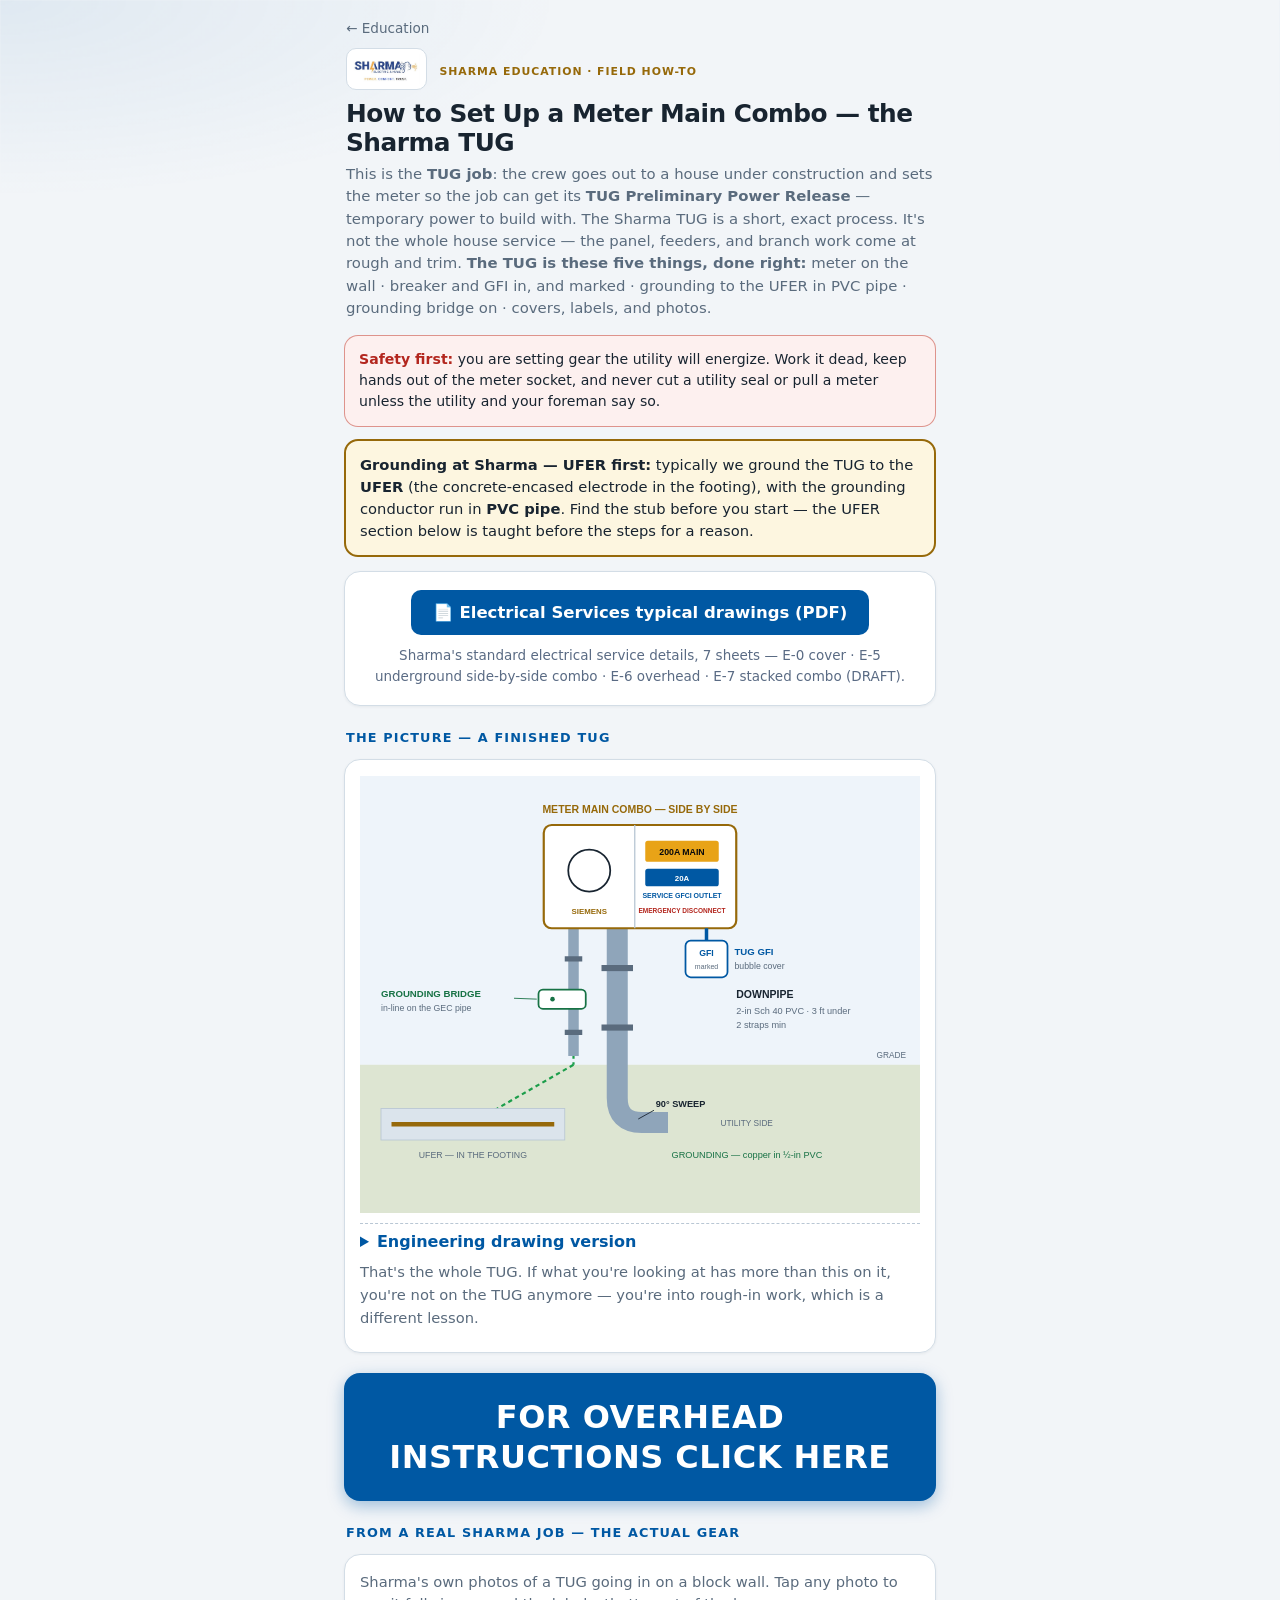
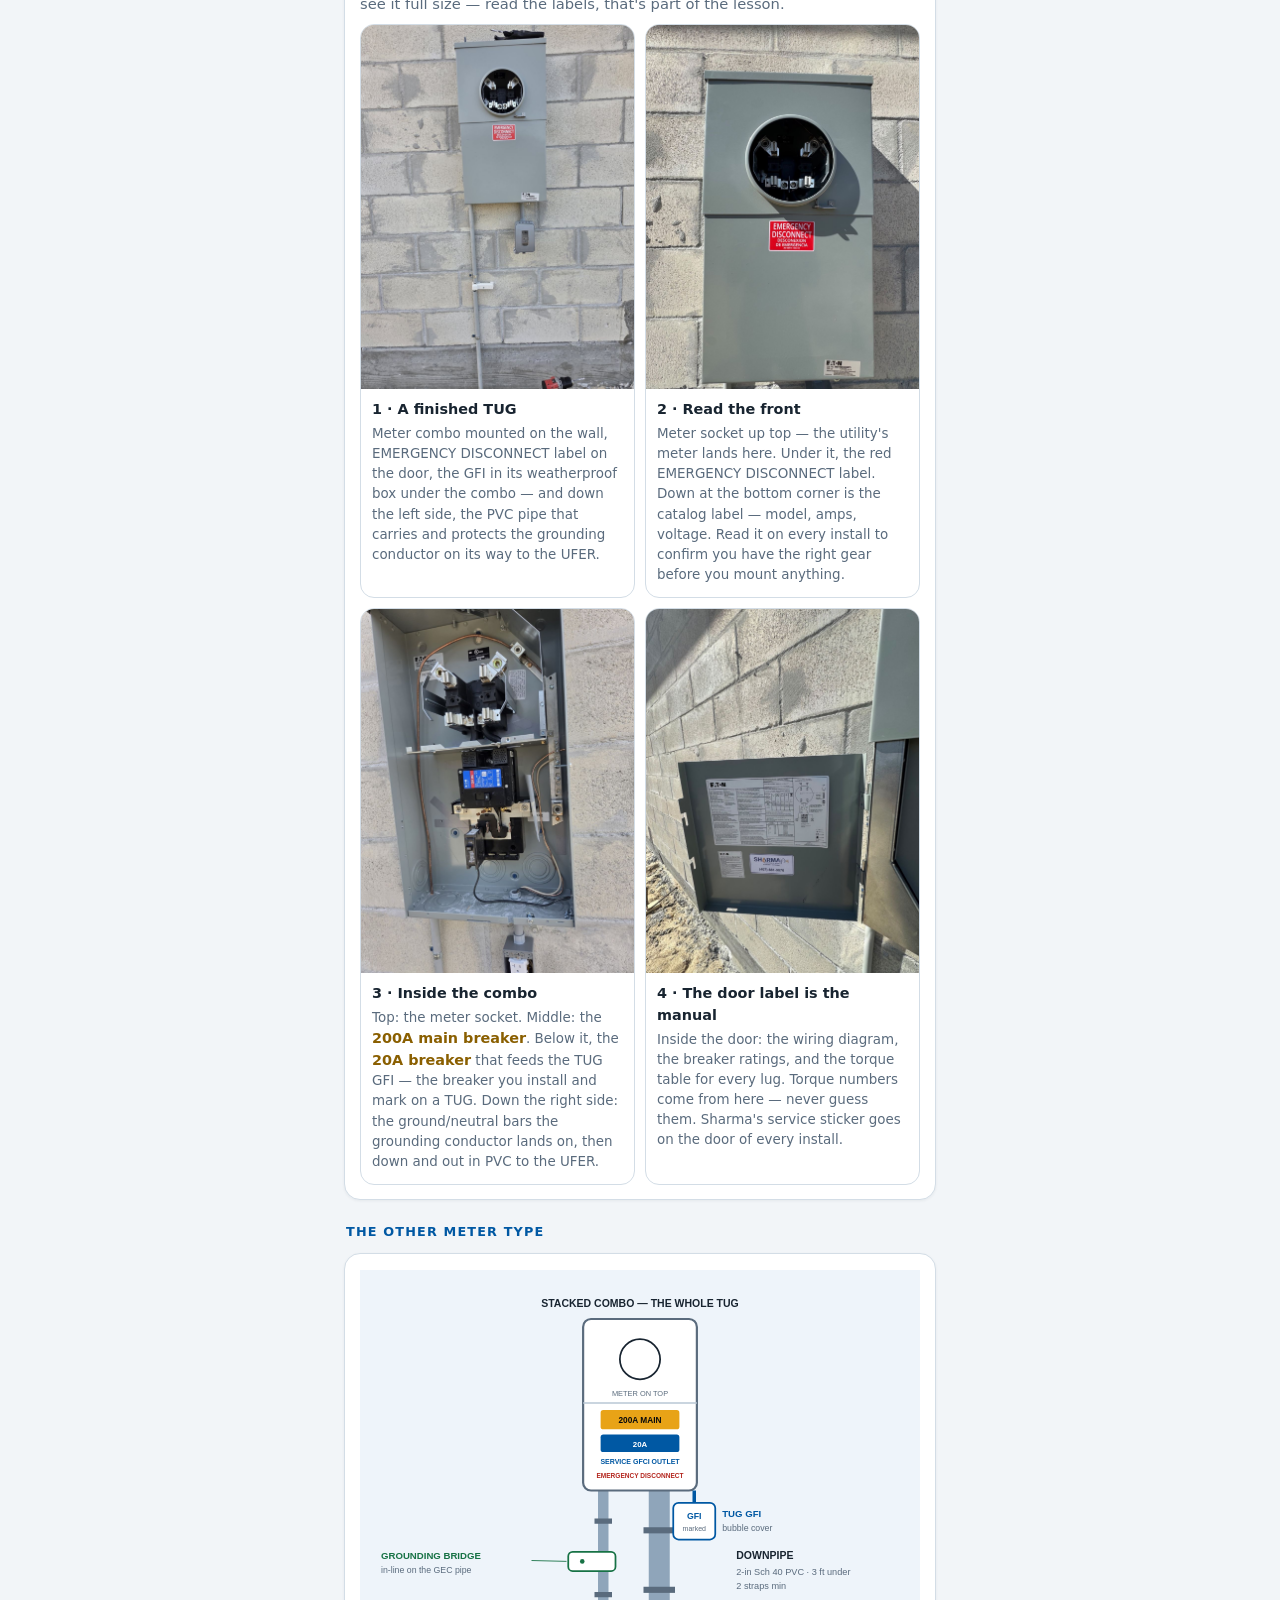
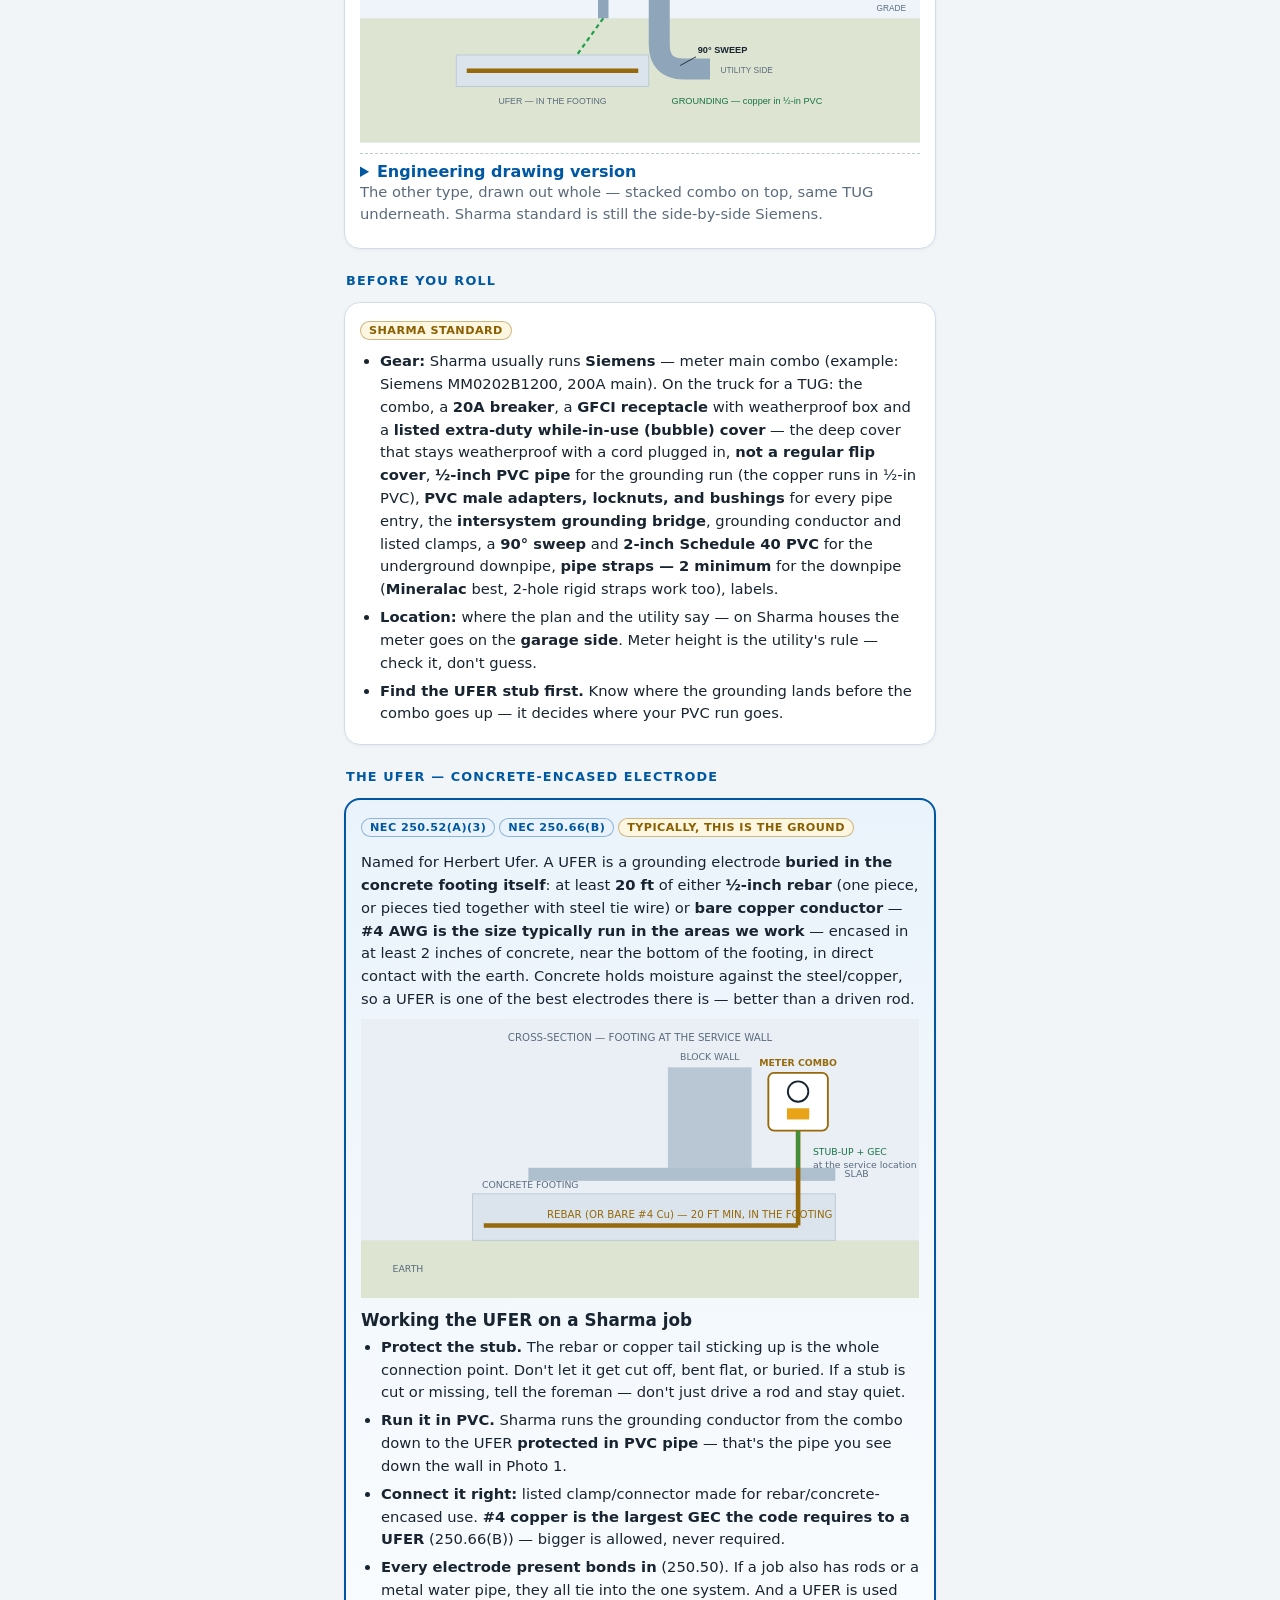
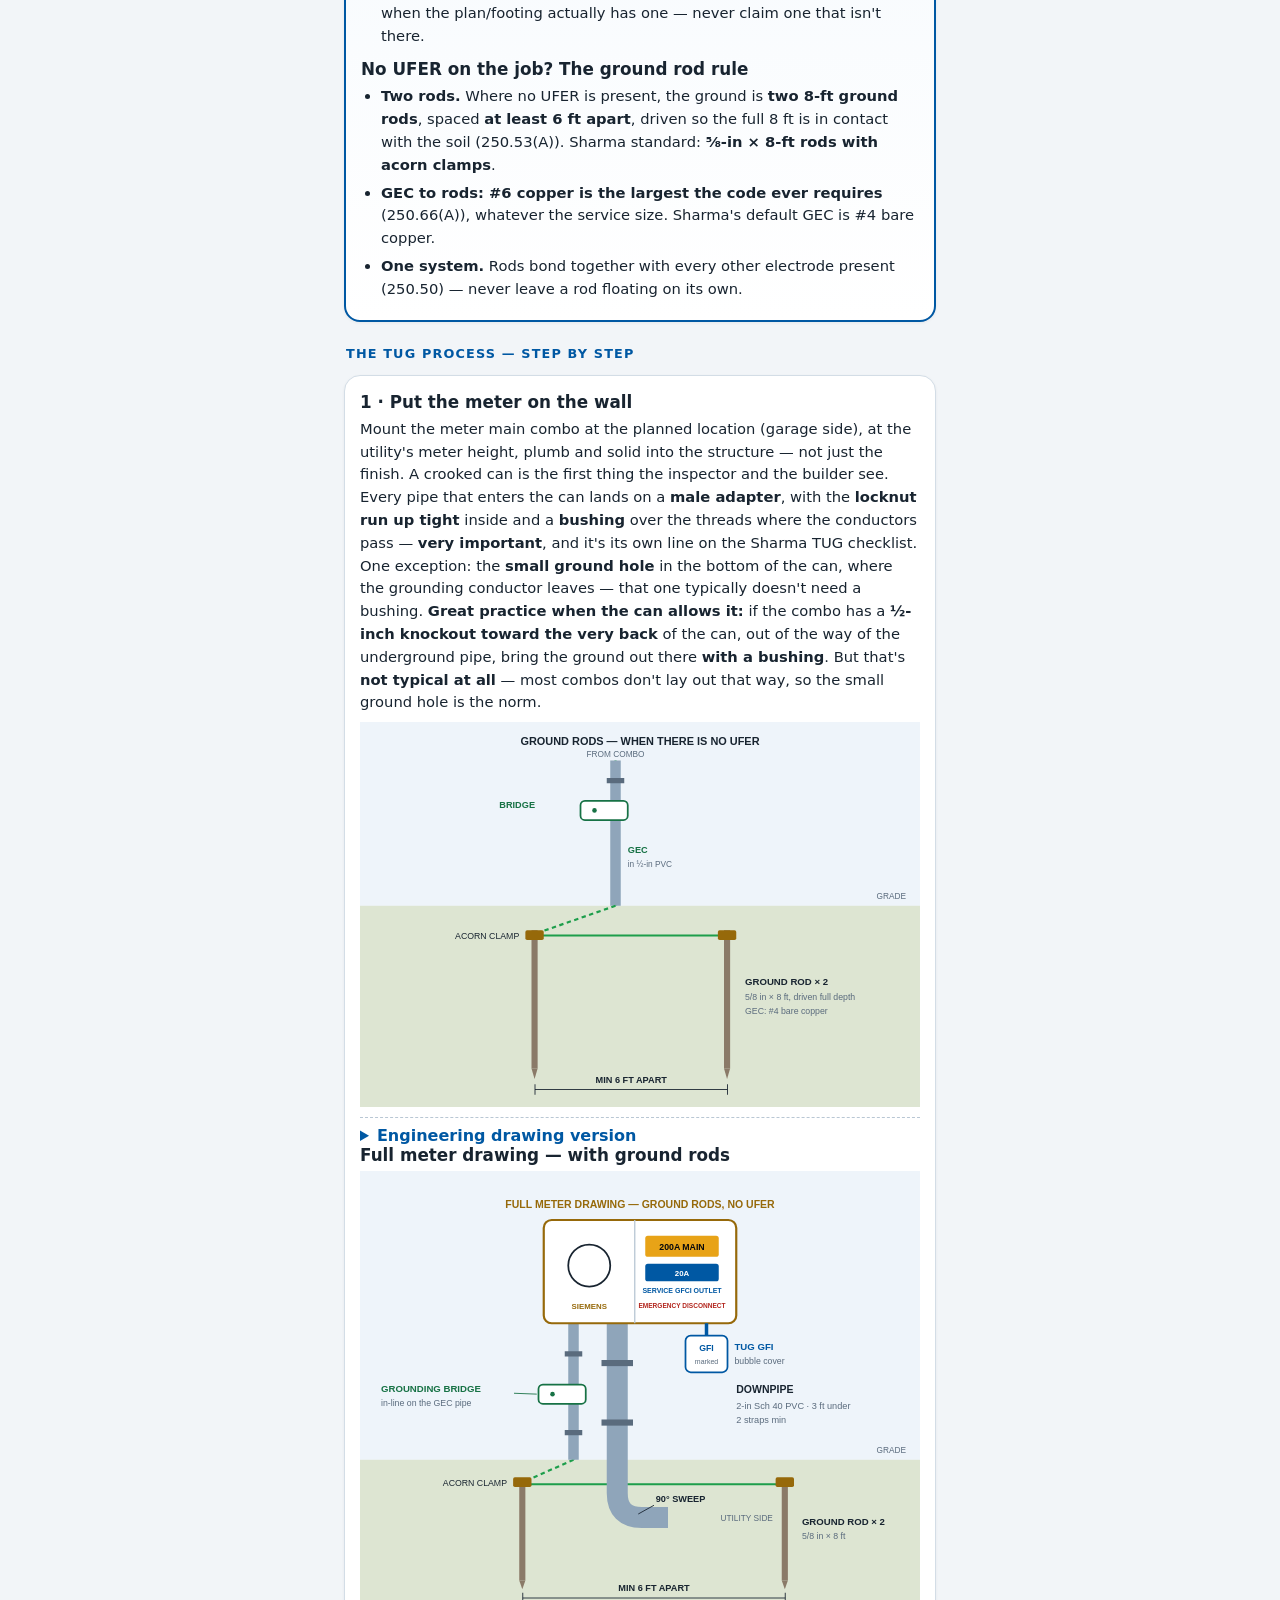
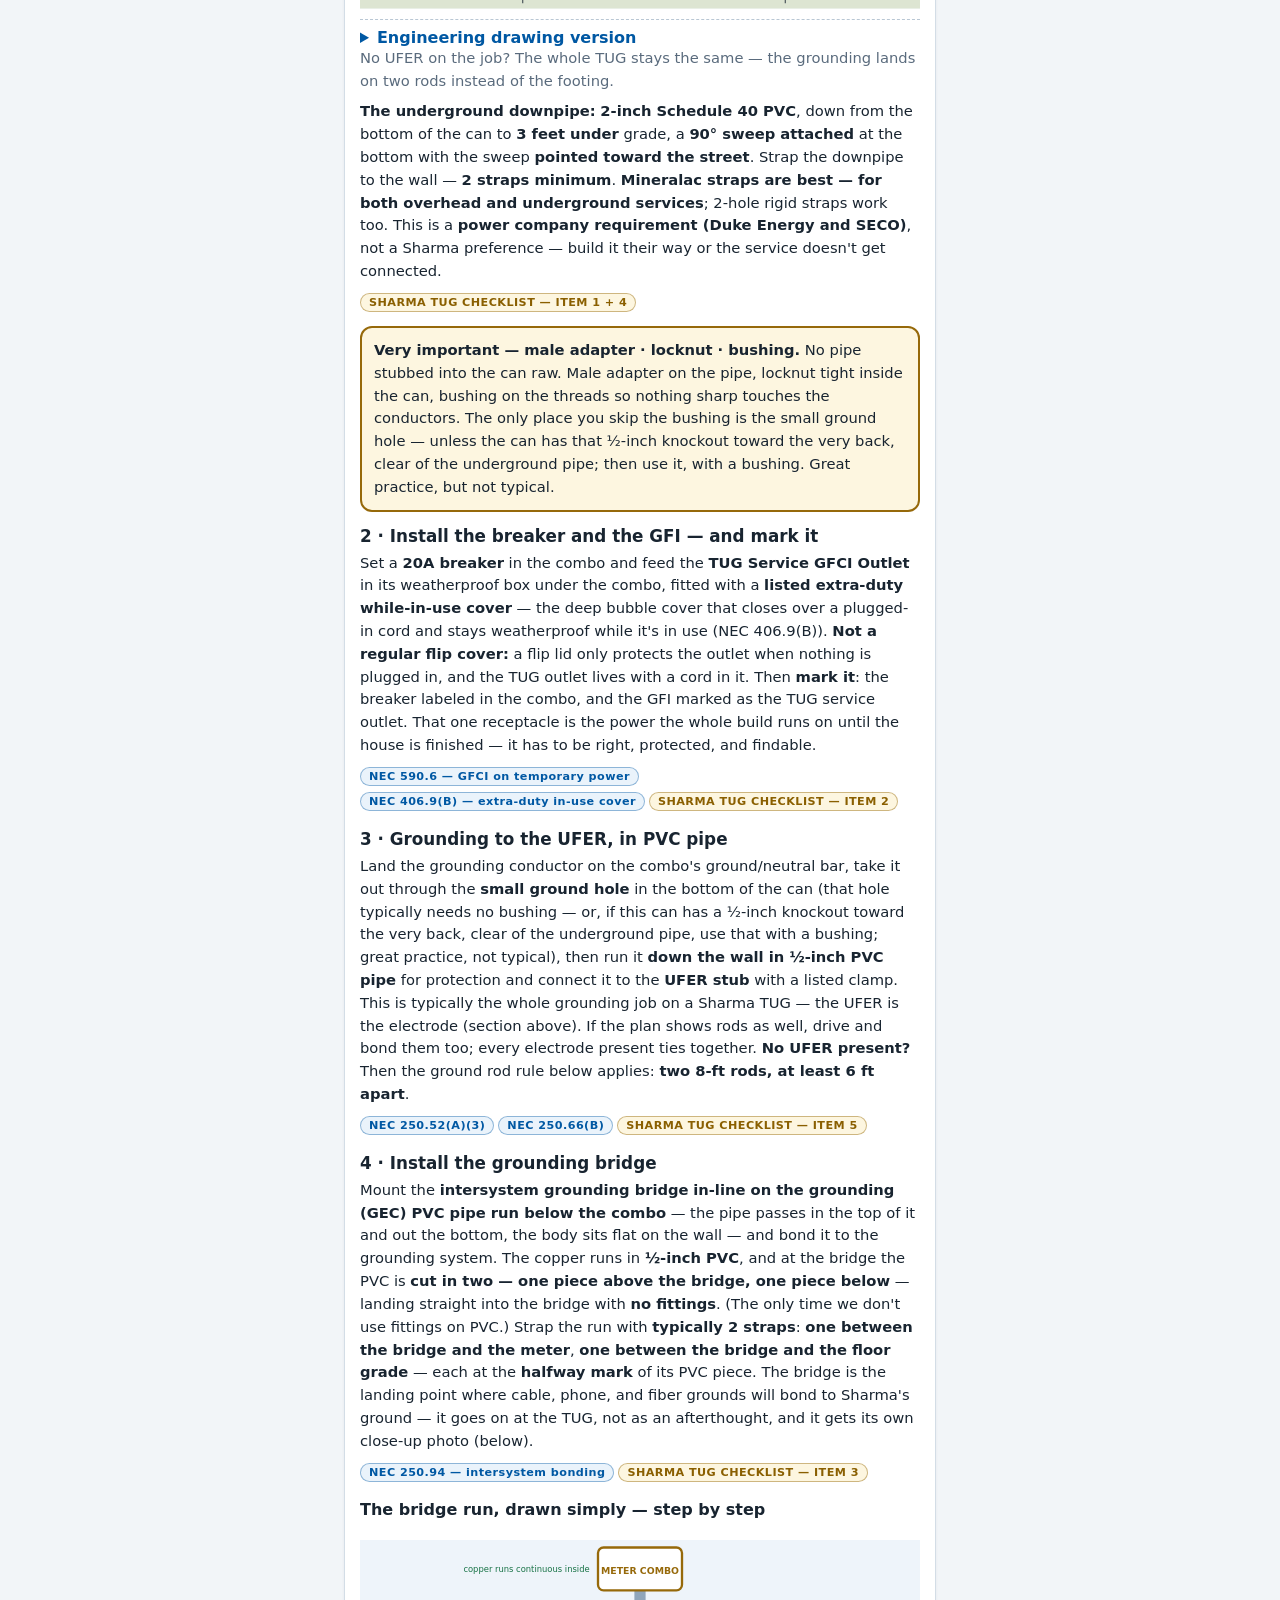
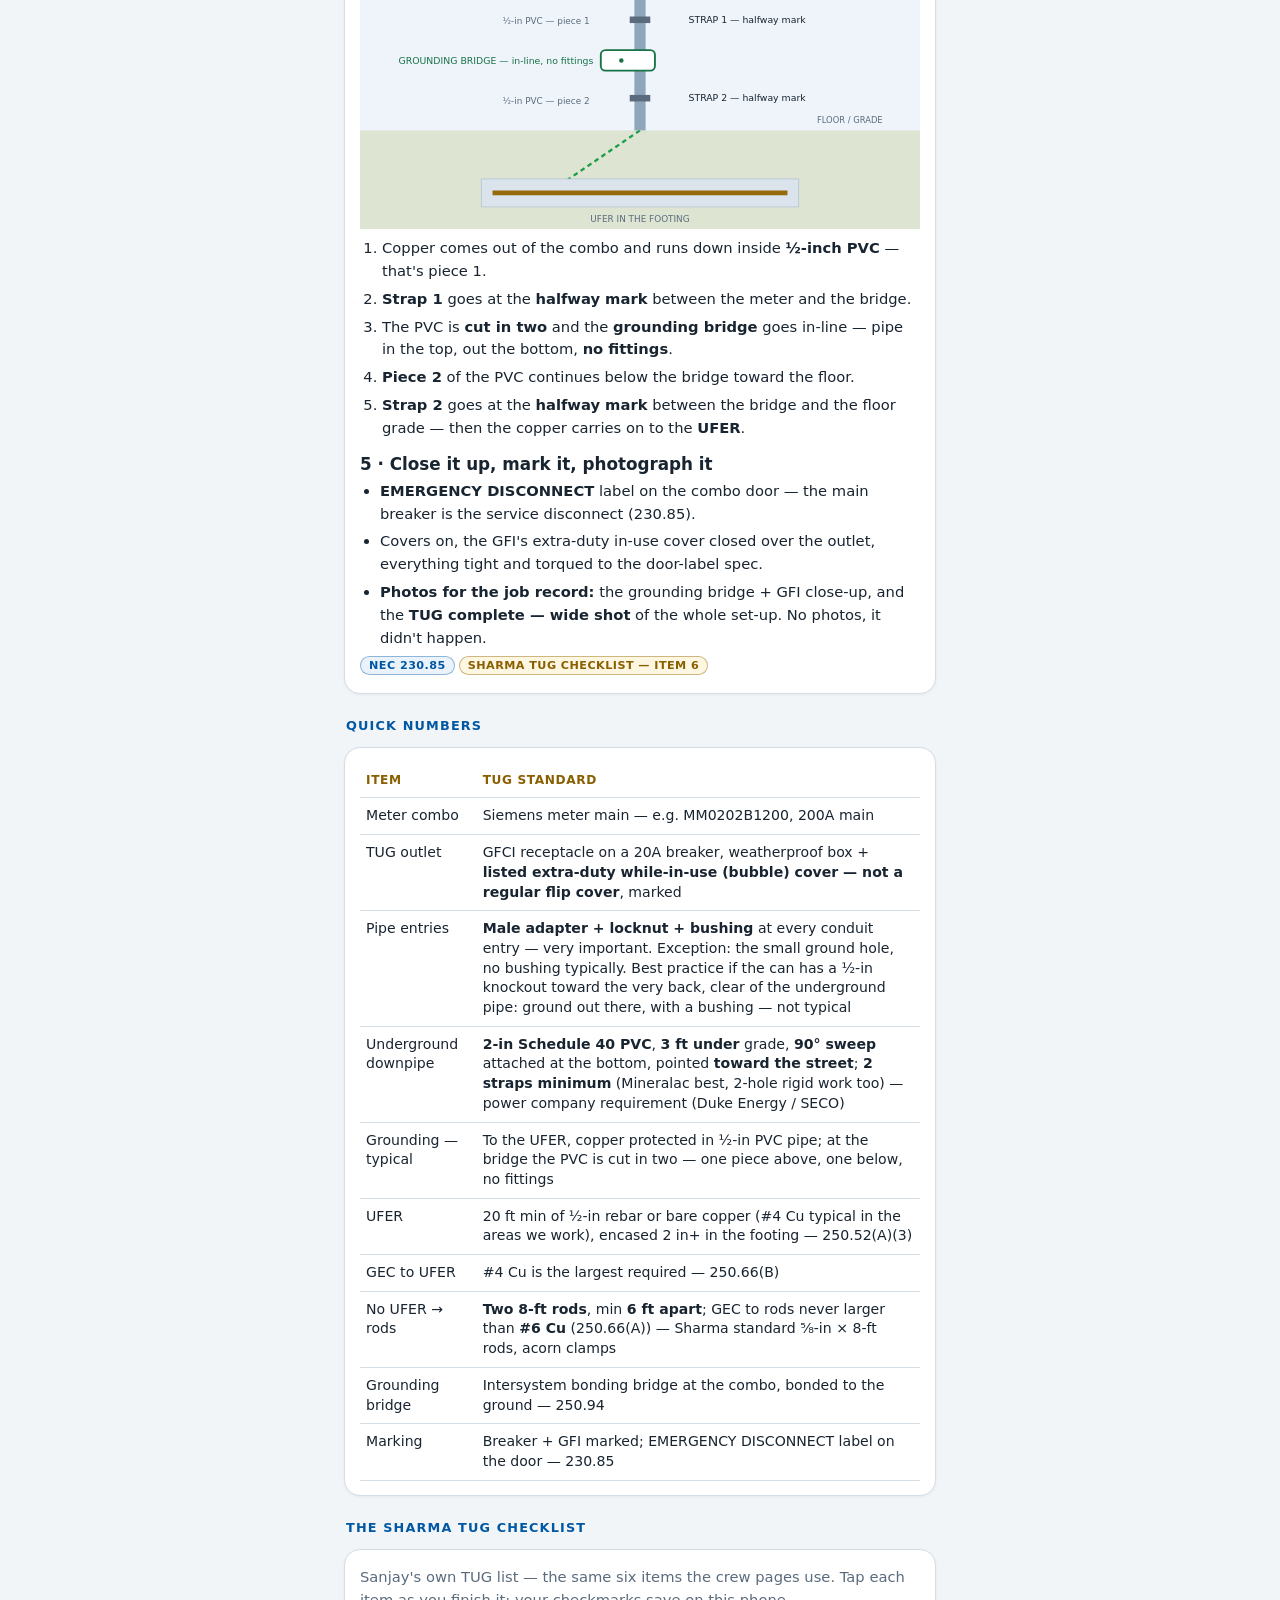
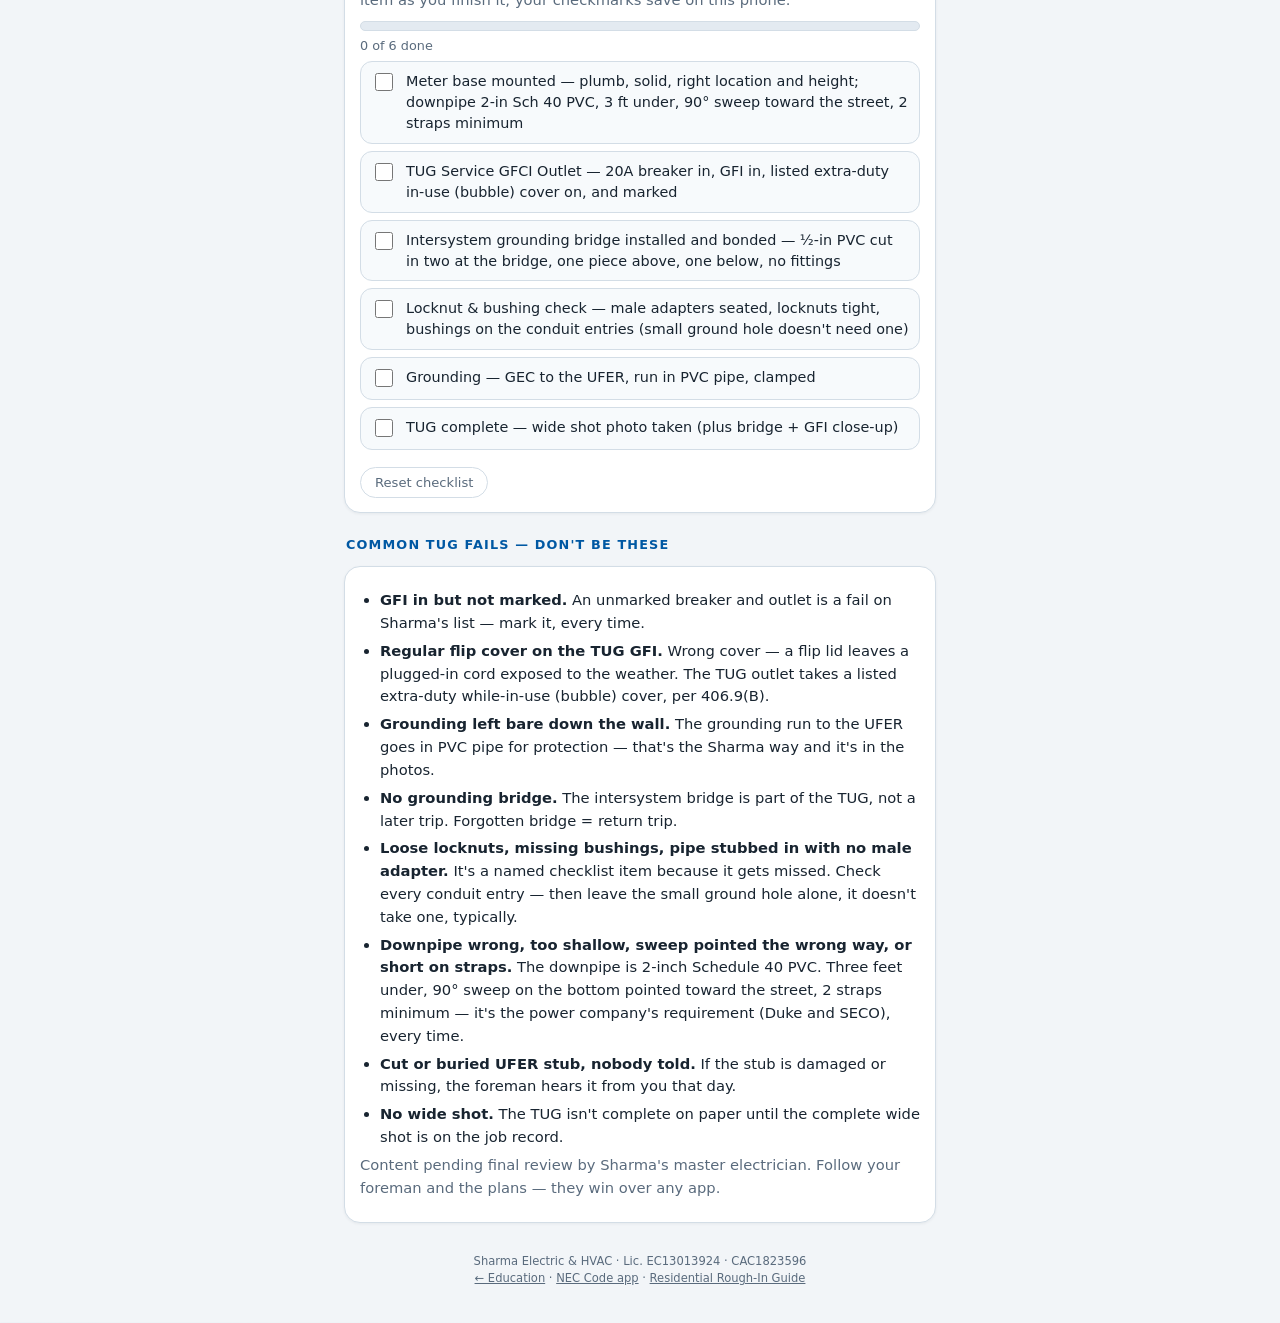
==== commit 8c4653aa: "Rename Electrician 101 to Residential Rough-In Guide (per Sanjay 2026-11-15)" ====
--- a/docs/meter-main-combo/index.html
+++ b/docs/meter-main-combo/index.html
@@ -659,7 +659,7 @@
 
     <footer>
       Sharma Electric &amp; HVAC · Lic. EC13013924 · CAC1823596<br>
-      <a href="../">← Education</a> · <a href="https://sharmaelechvac.github.io/sharma-nec-code/">NEC Code app</a> · <a href="https://sharma-electrician-101.sharma-crew.workers.dev">Electrician 101</a>
+      <a href="../">← Education</a> · <a href="https://sharmaelechvac.github.io/sharma-nec-code/">NEC Code app</a> · <a href="https://sharma-electrician-101.sharma-crew.workers.dev">Residential Rough-In Guide</a>
     </footer>
   </div>
 
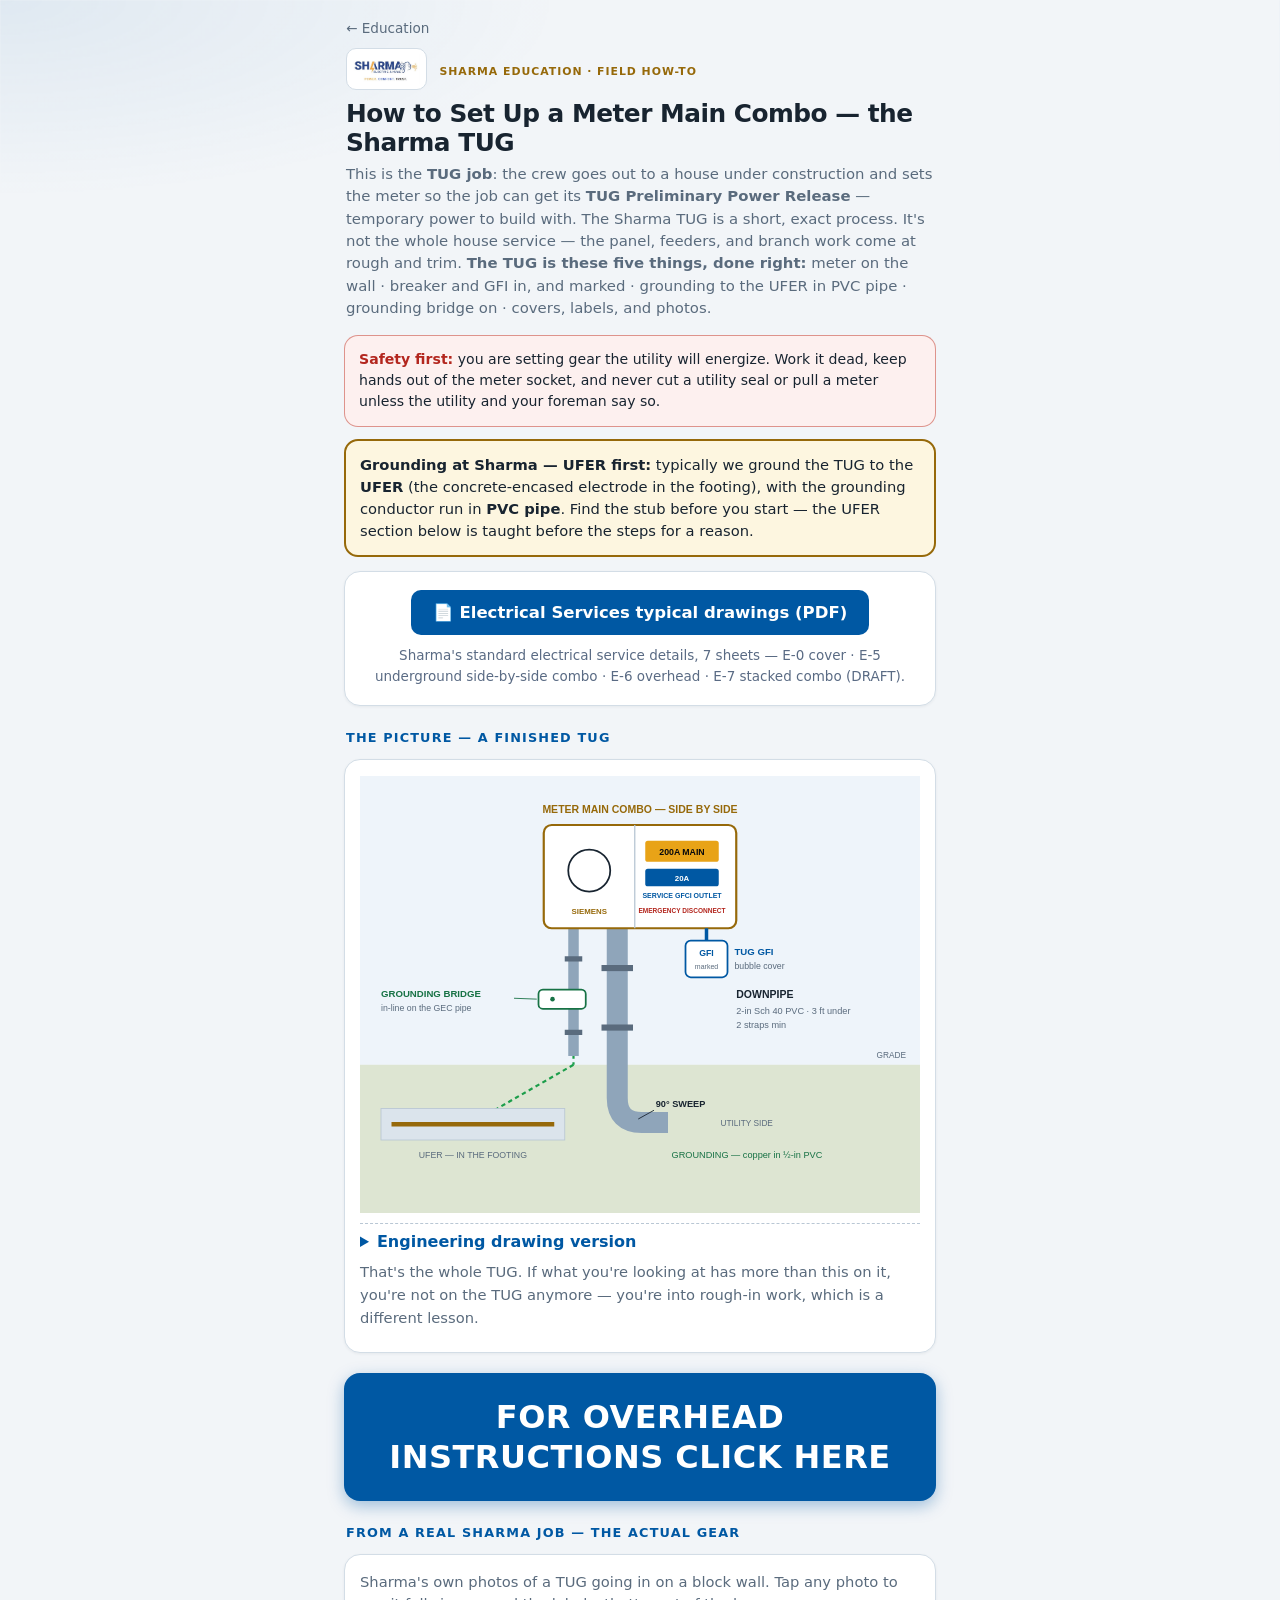
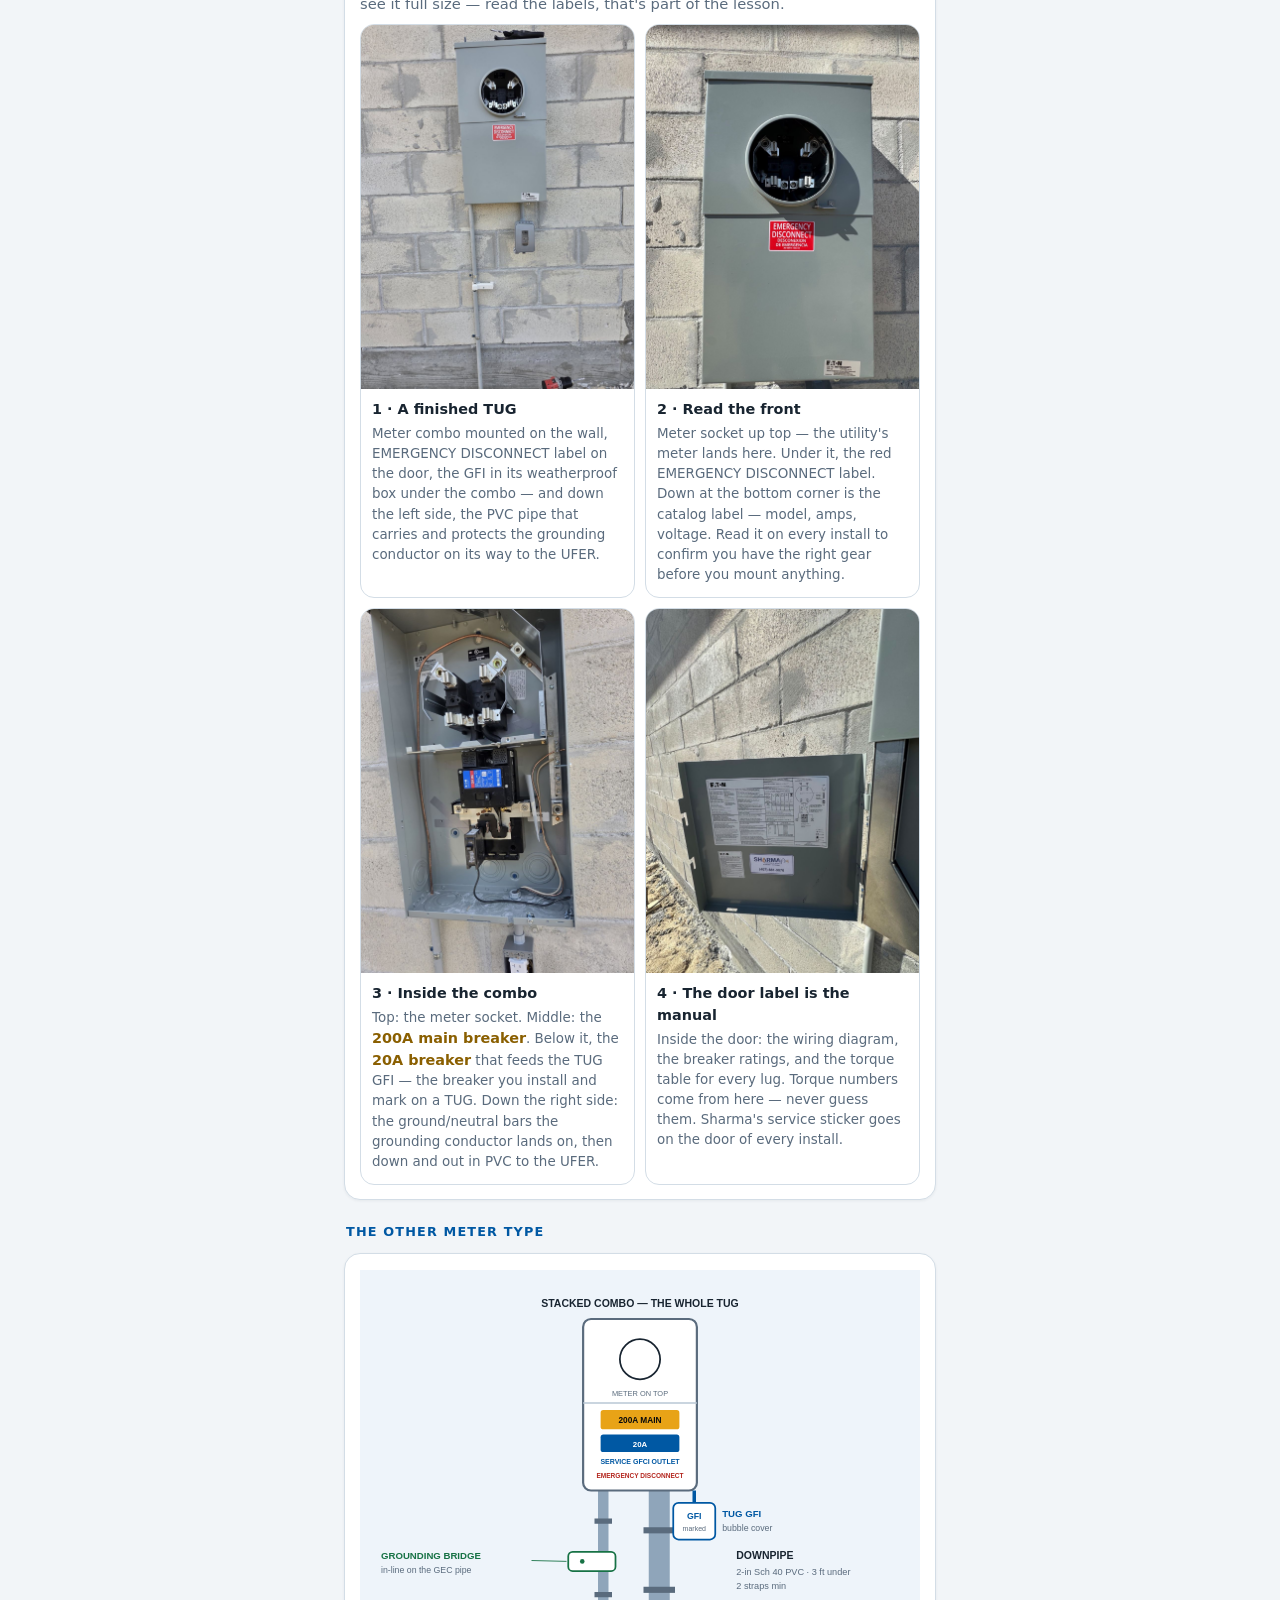
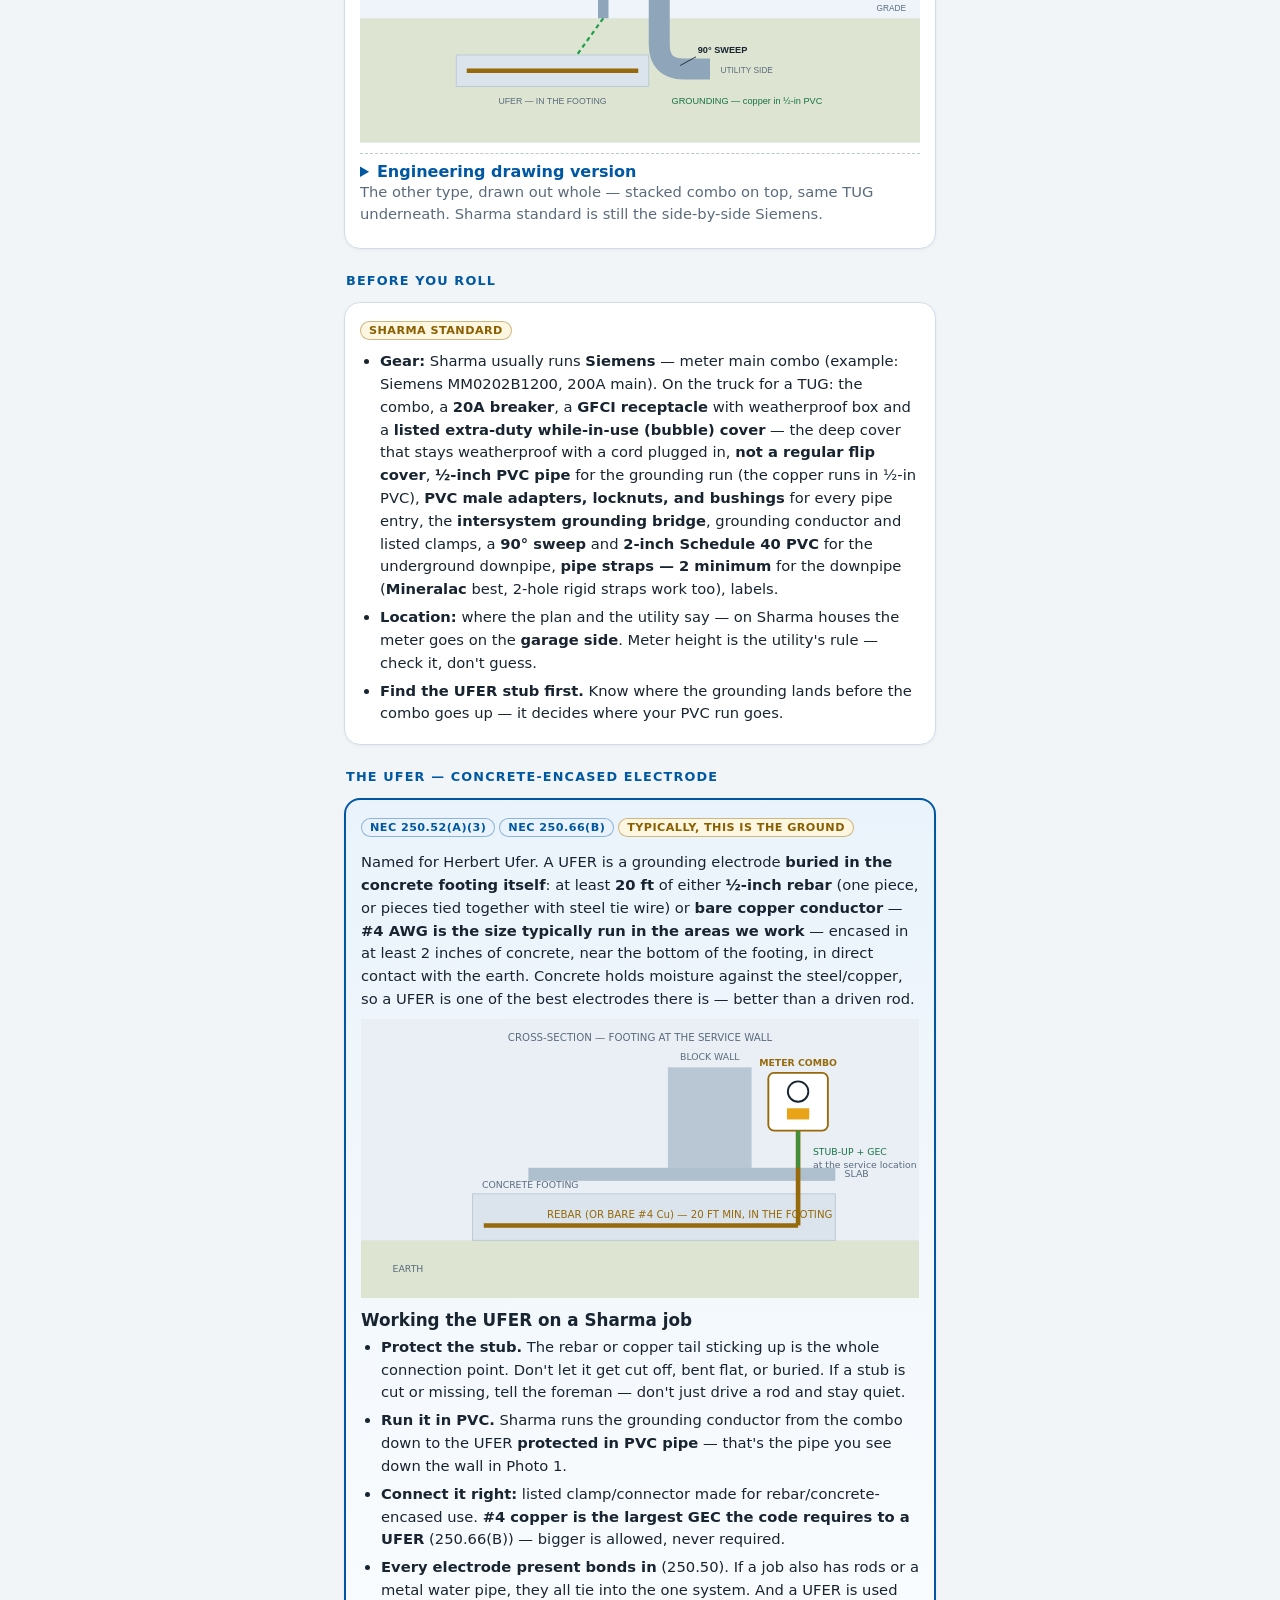
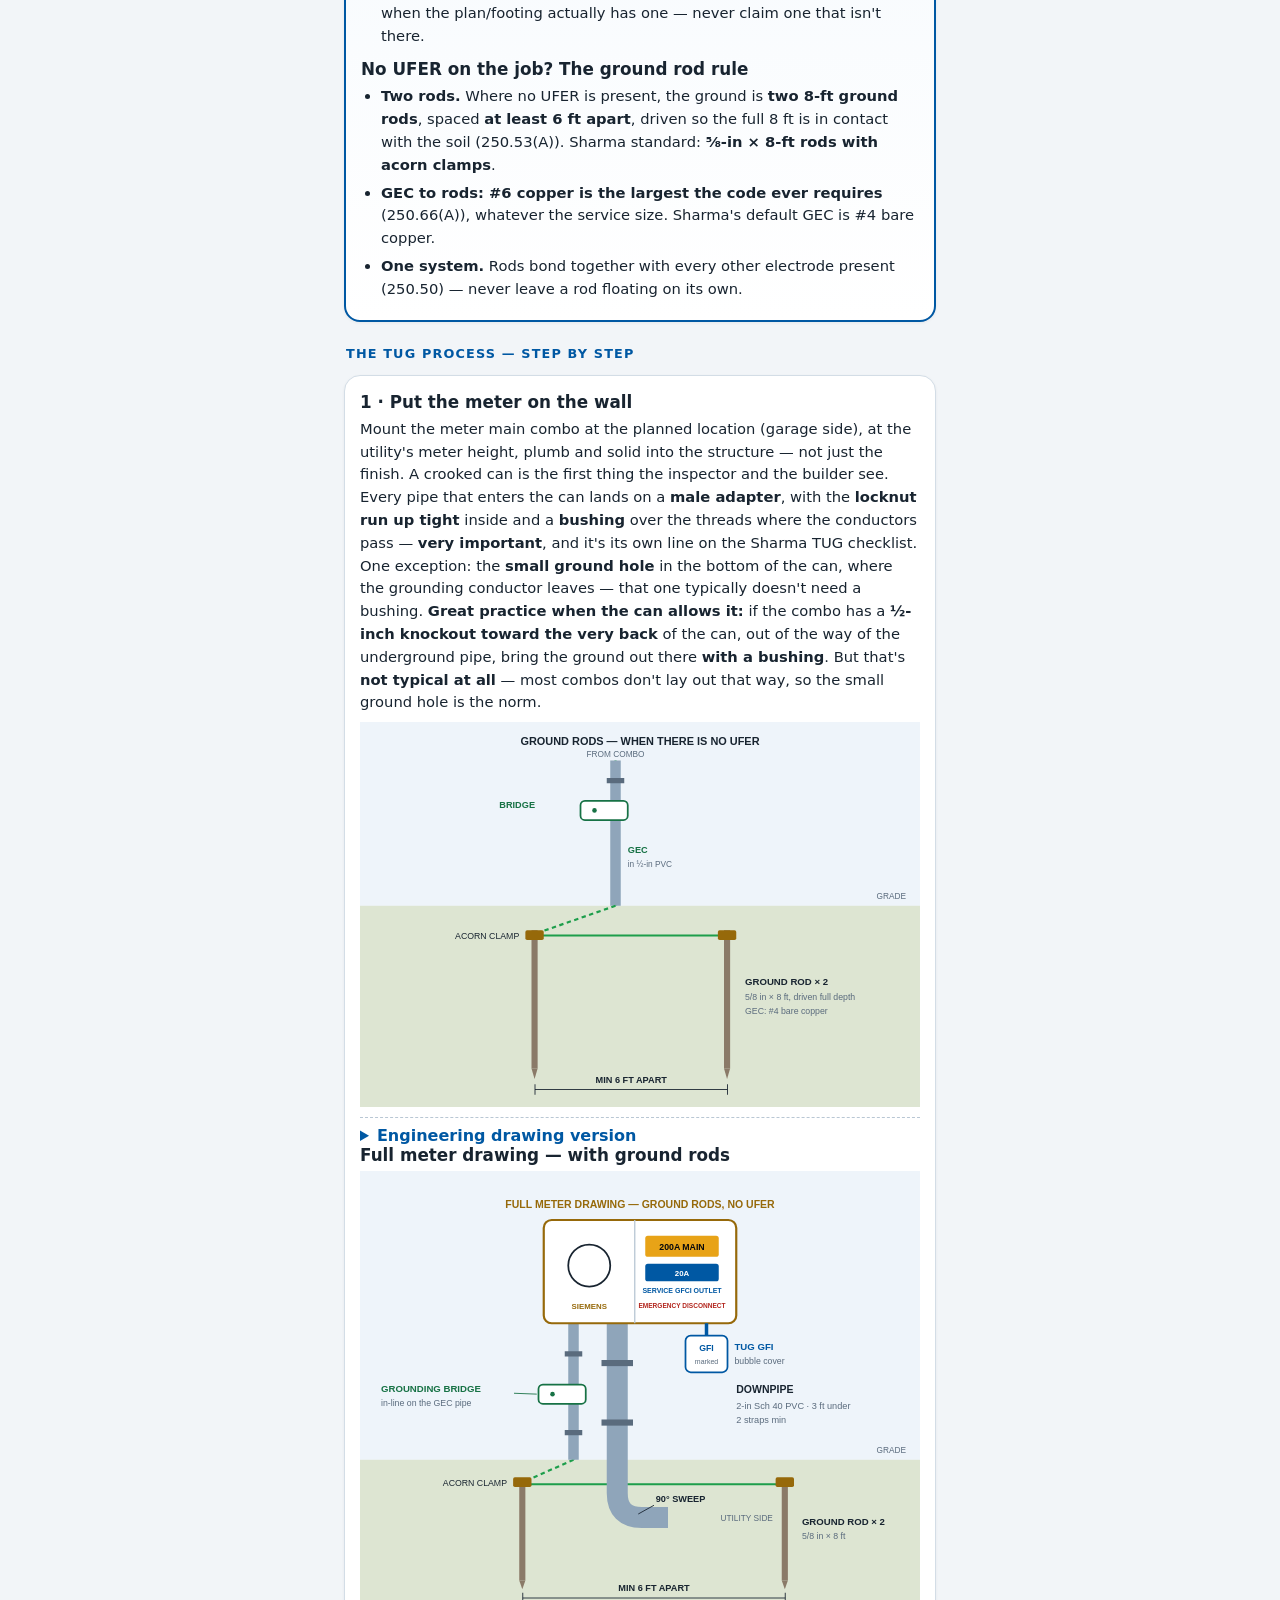
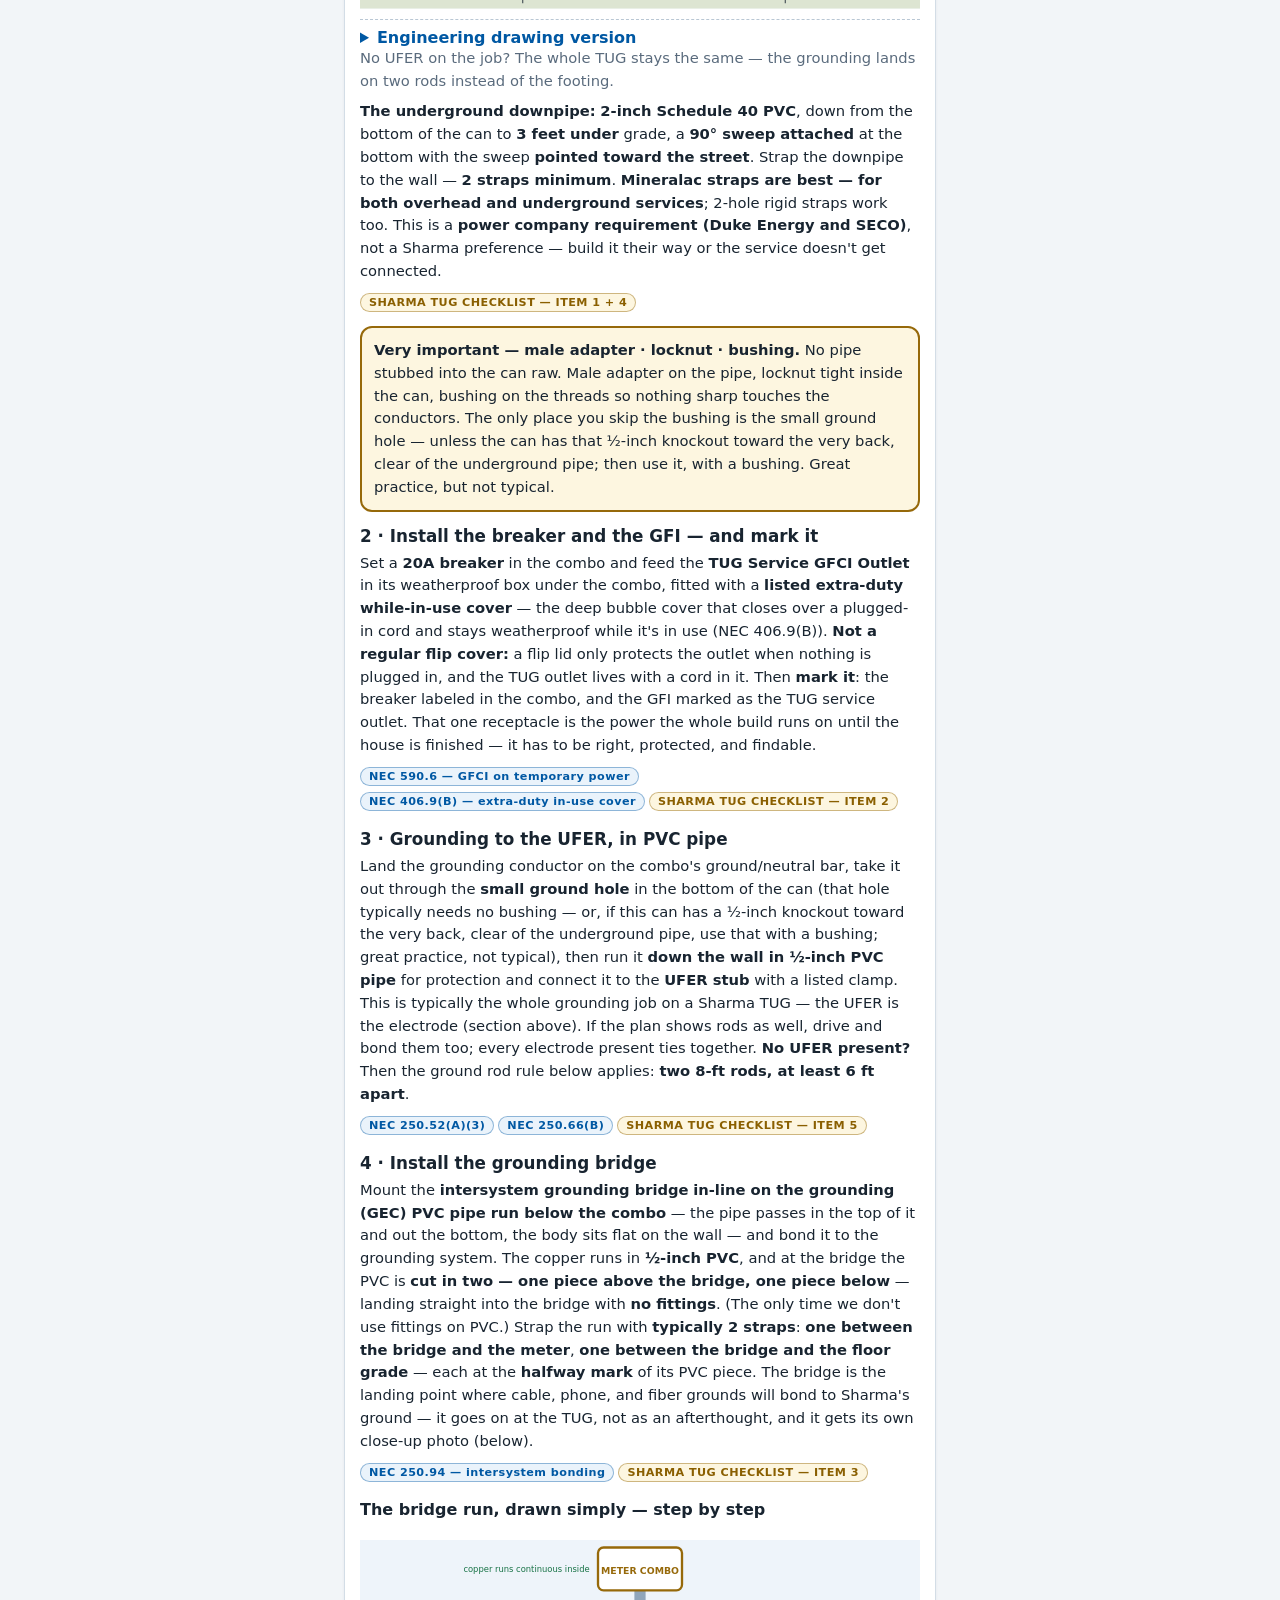
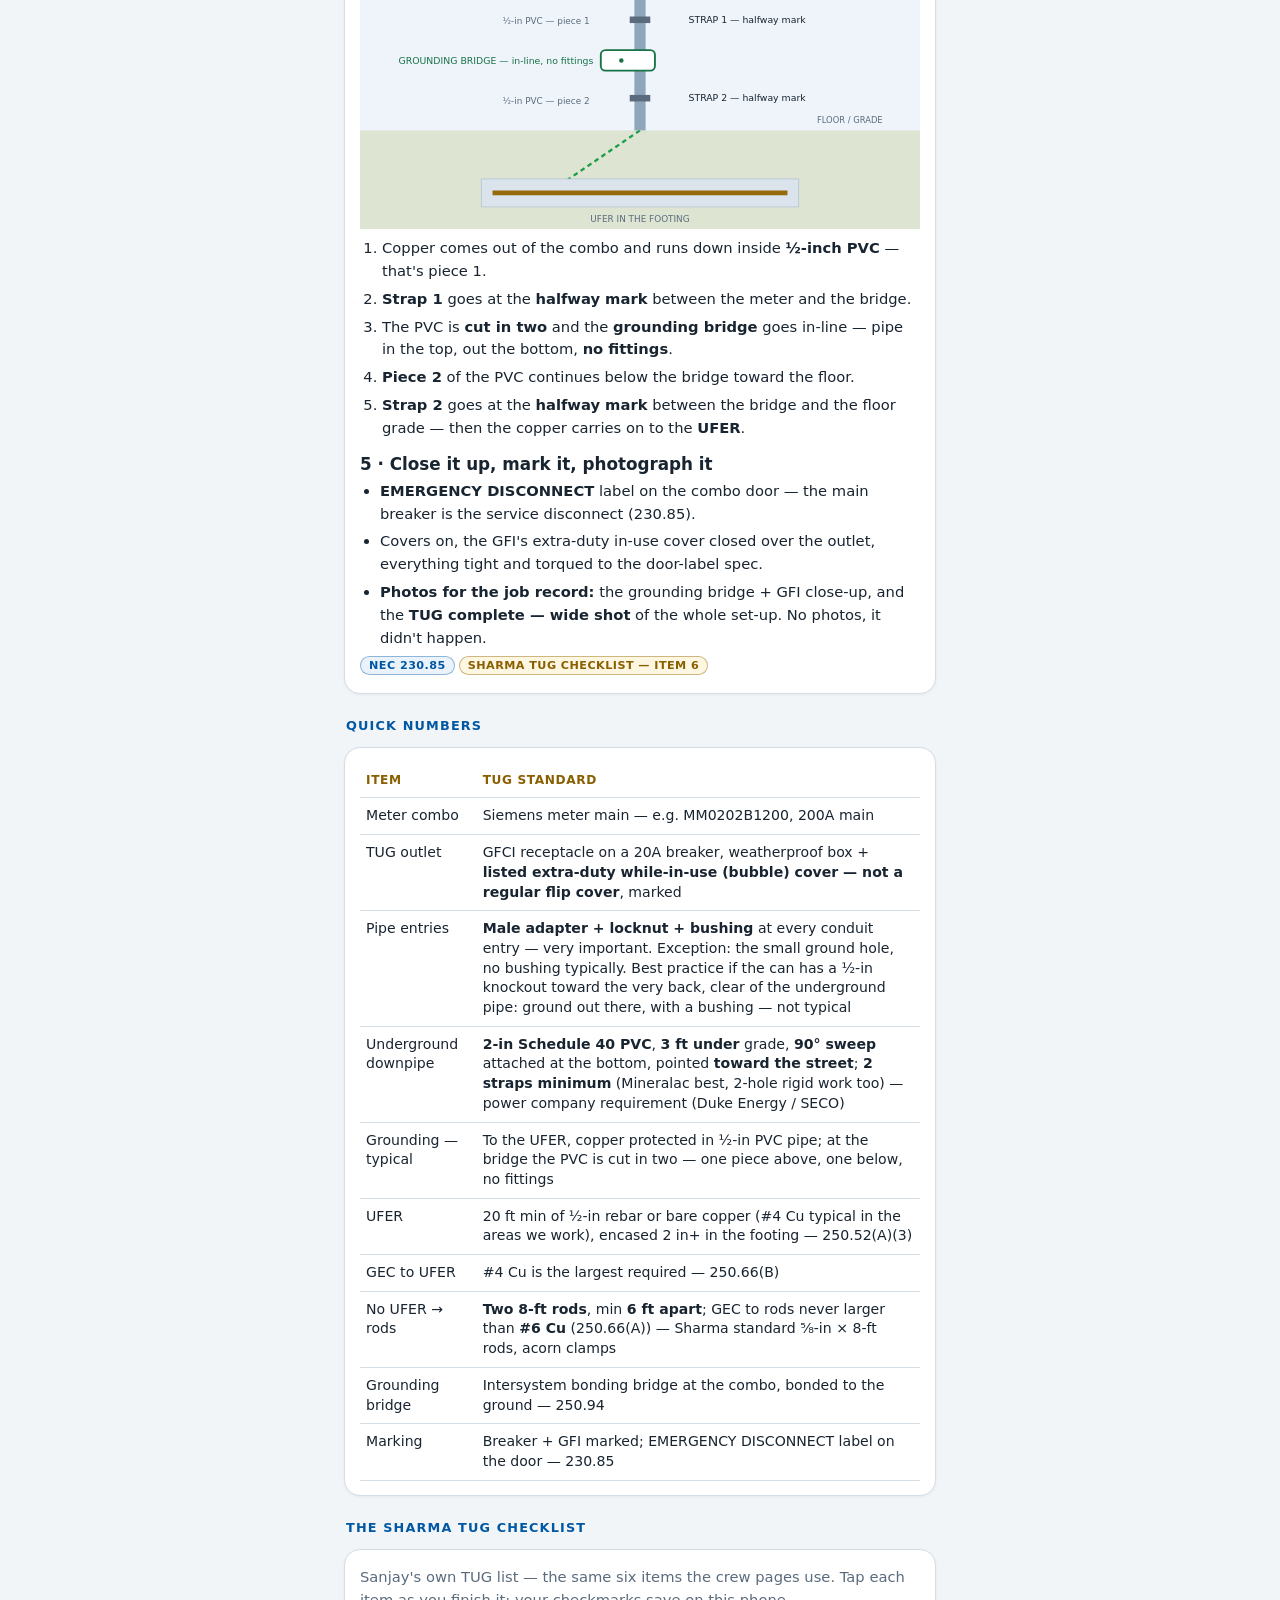
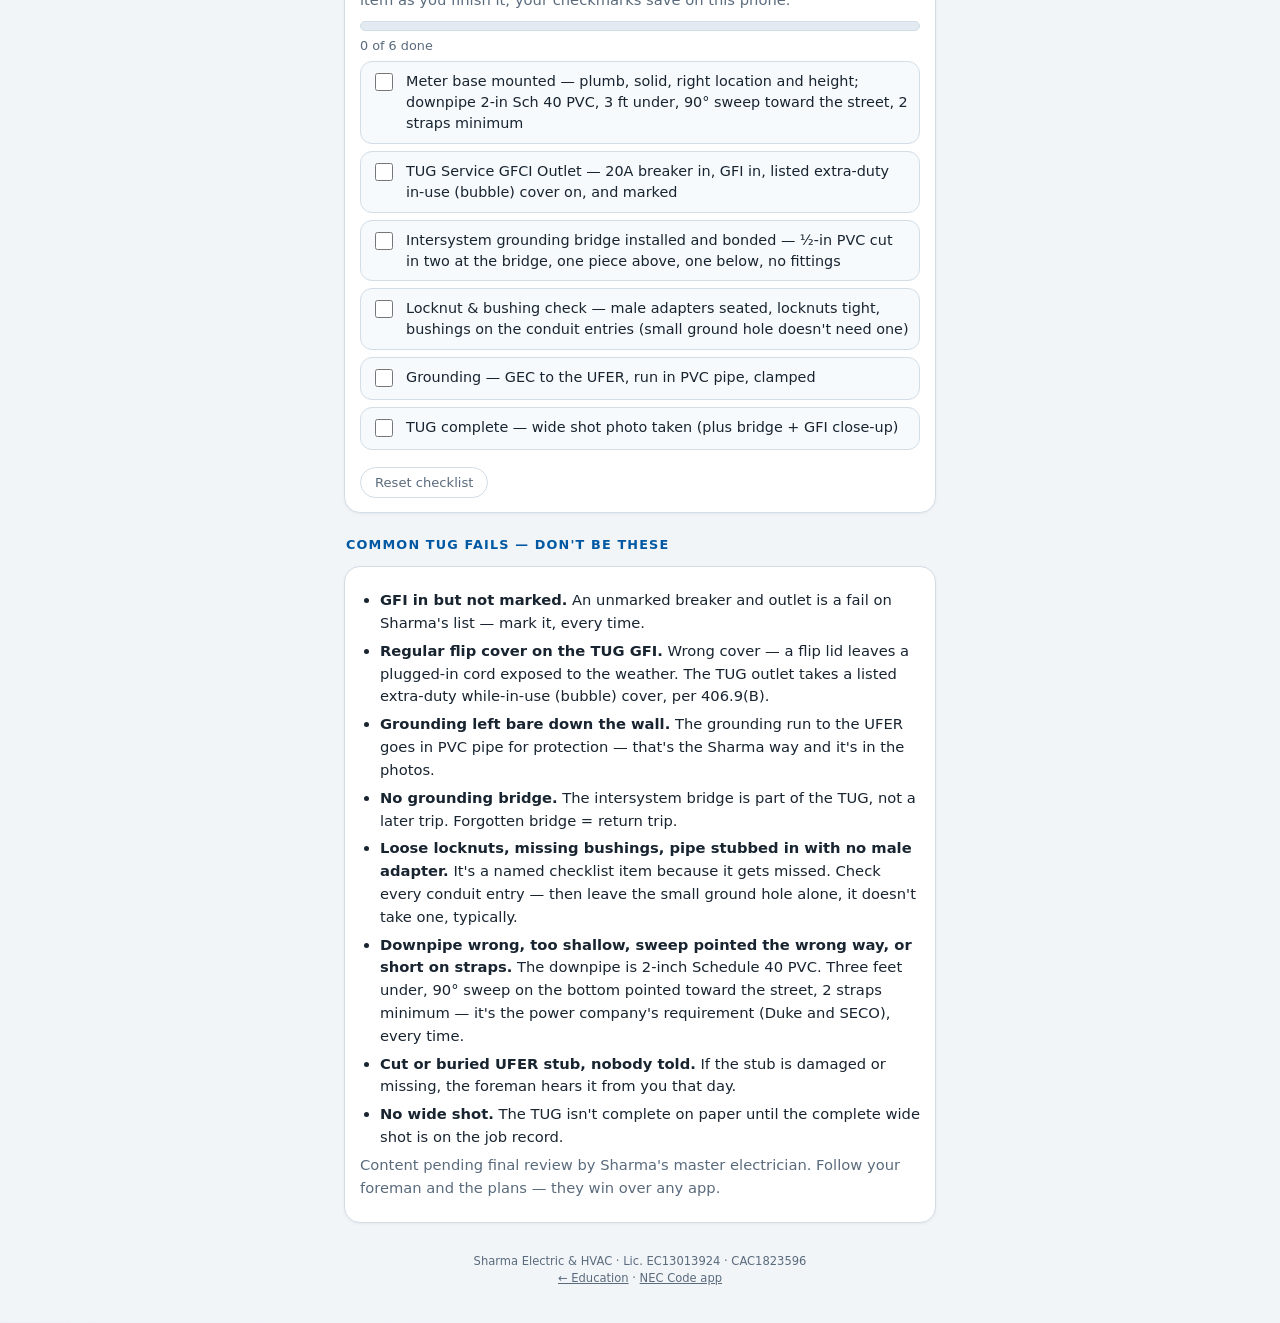
==== commit e1f86ba3: "Remove Residential Rough-In Guide from the page (per Sanjay 2026-11-15) — guide site itself stays li" ====
--- a/docs/meter-main-combo/index.html
+++ b/docs/meter-main-combo/index.html
@@ -659,7 +659,7 @@
 
     <footer>
       Sharma Electric &amp; HVAC · Lic. EC13013924 · CAC1823596<br>
-      <a href="../">← Education</a> · <a href="https://sharmaelechvac.github.io/sharma-nec-code/">NEC Code app</a> · <a href="https://sharma-electrician-101.sharma-crew.workers.dev">Residential Rough-In Guide</a>
+      <a href="../">← Education</a> · <a href="https://sharmaelechvac.github.io/sharma-nec-code/">NEC Code app</a>
     </footer>
   </div>
 
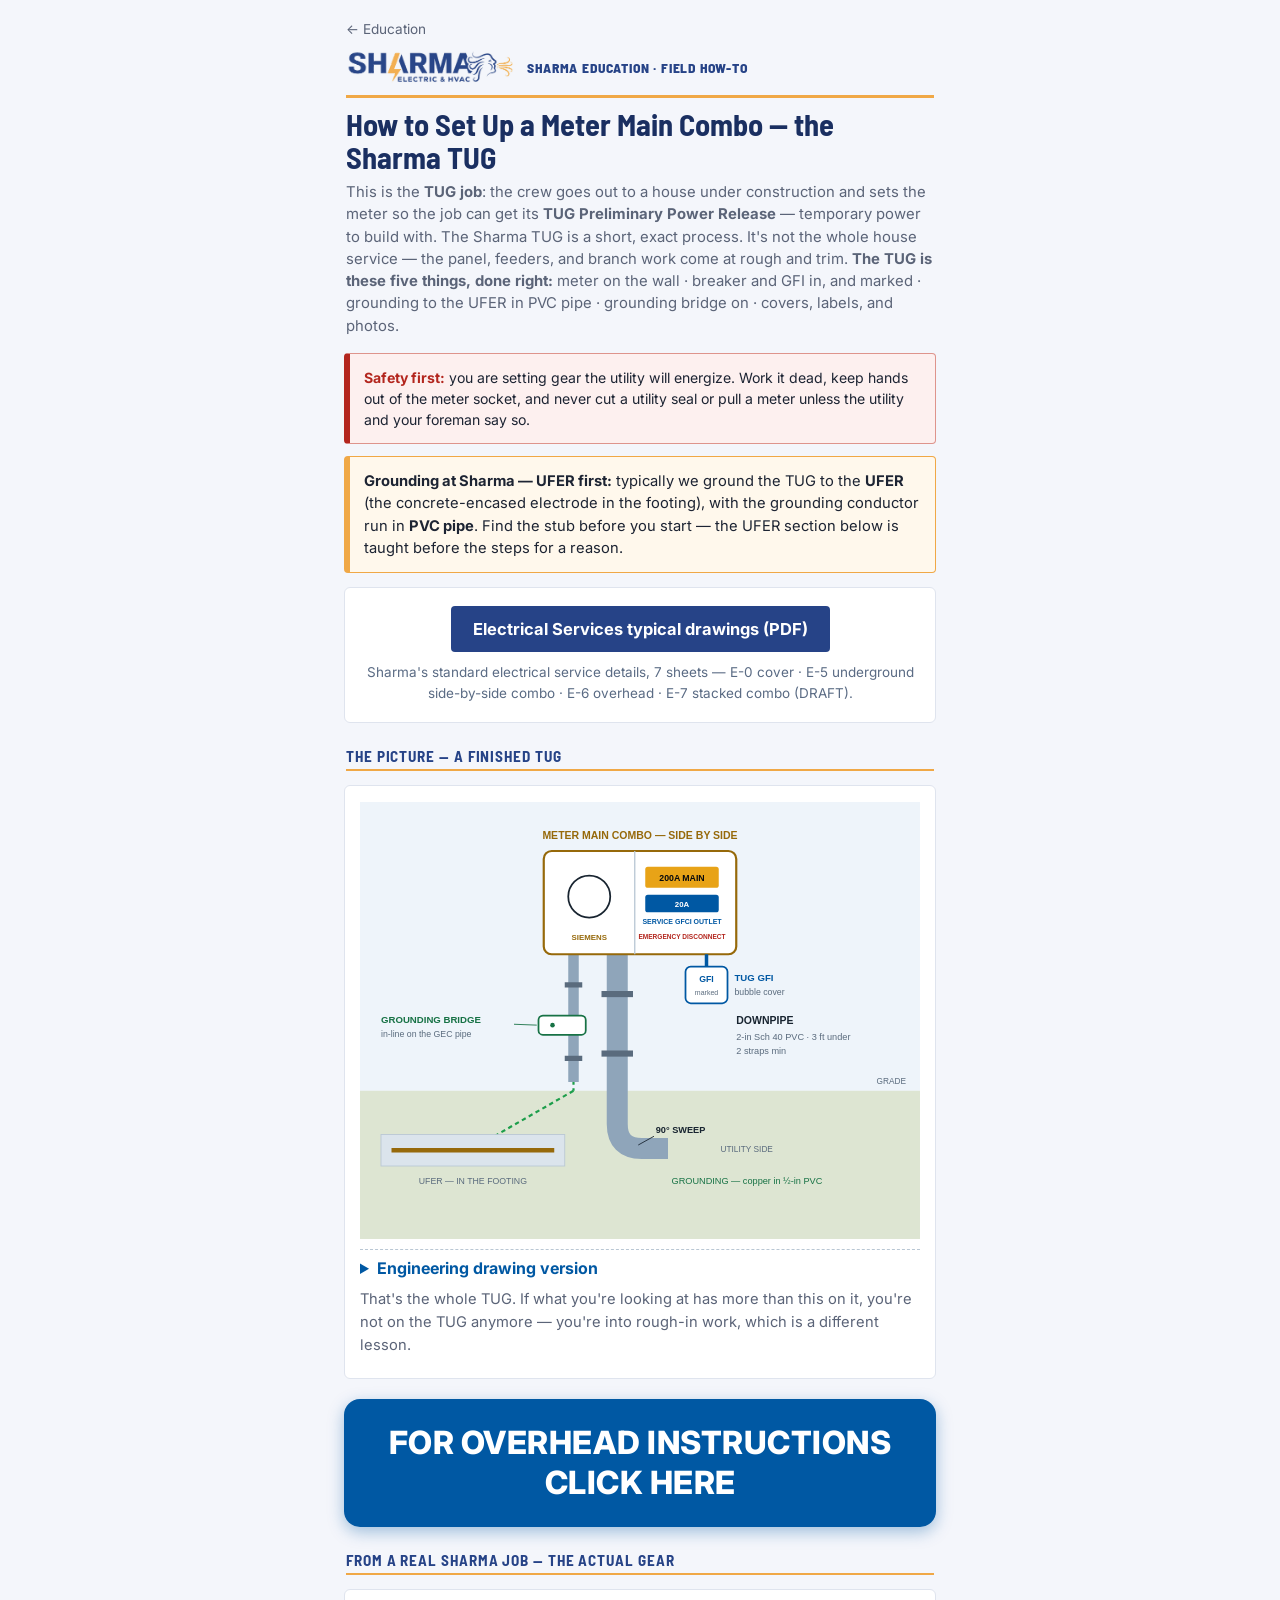
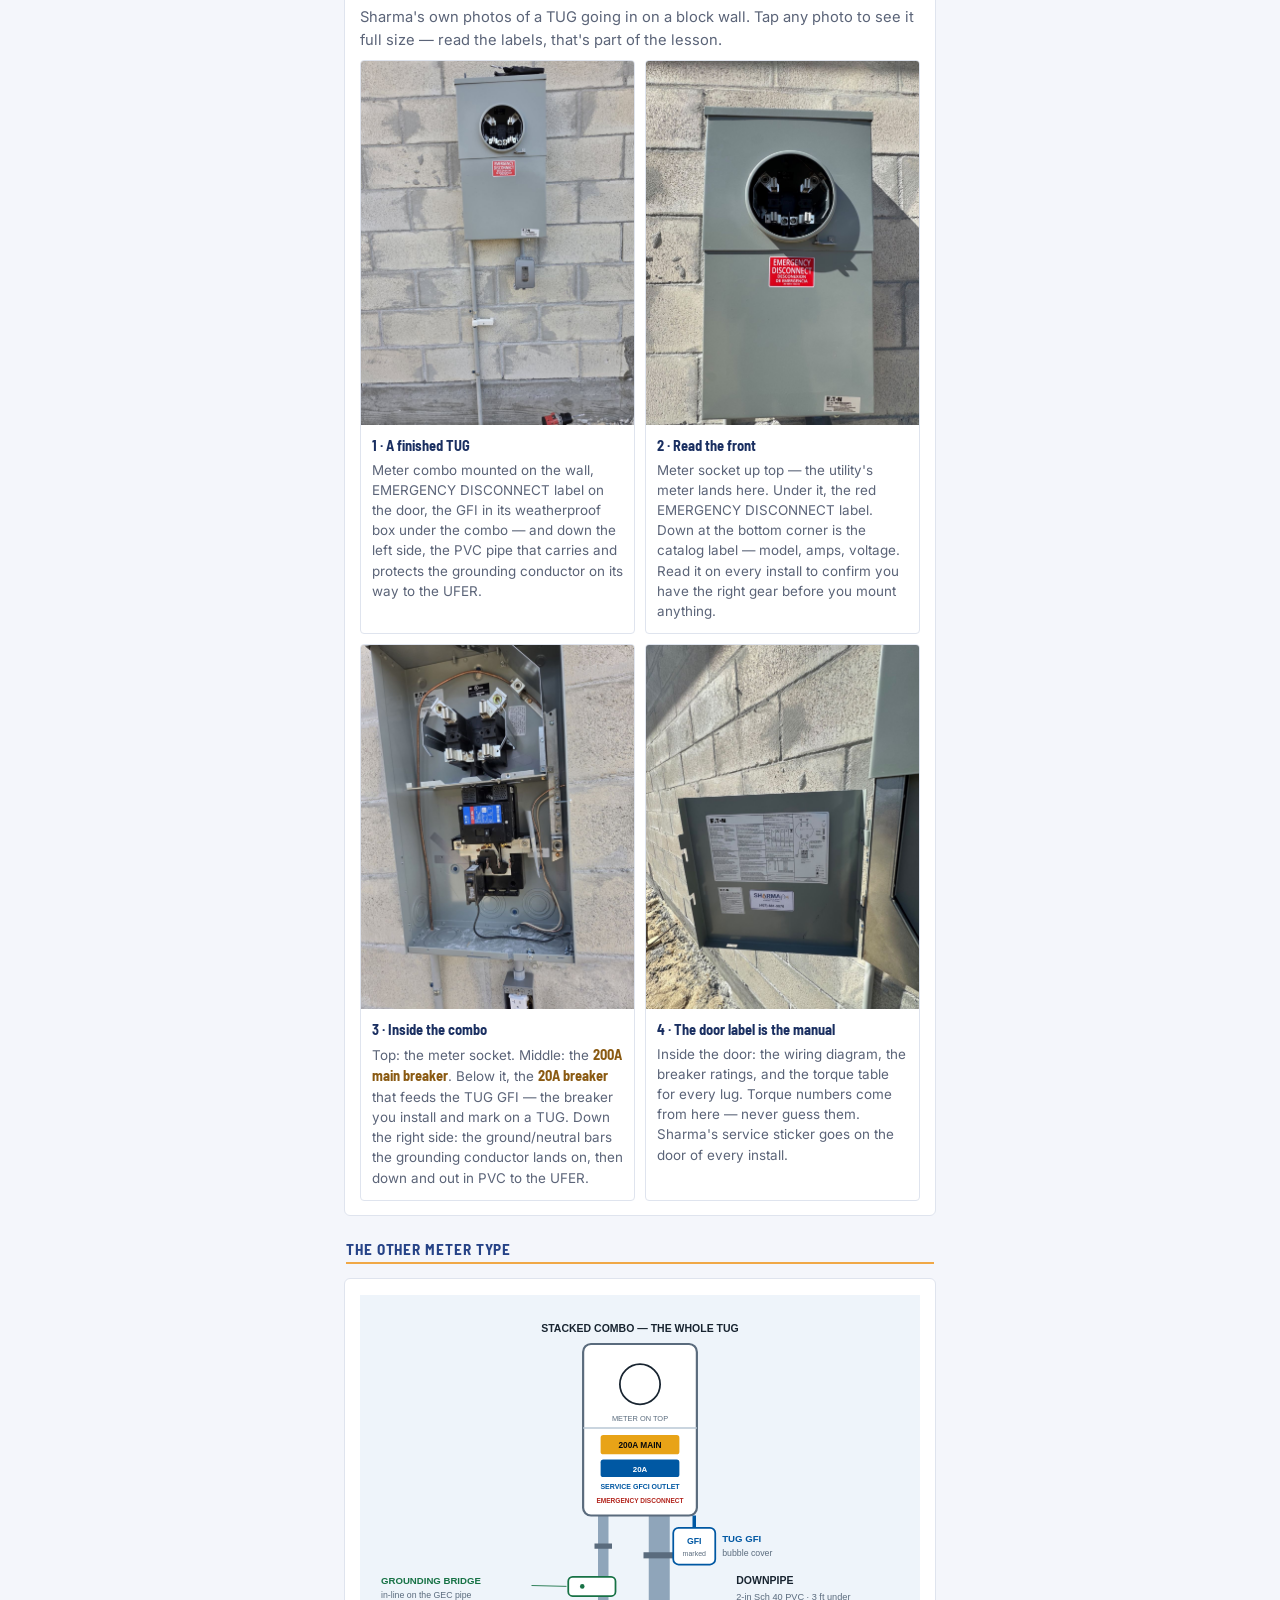
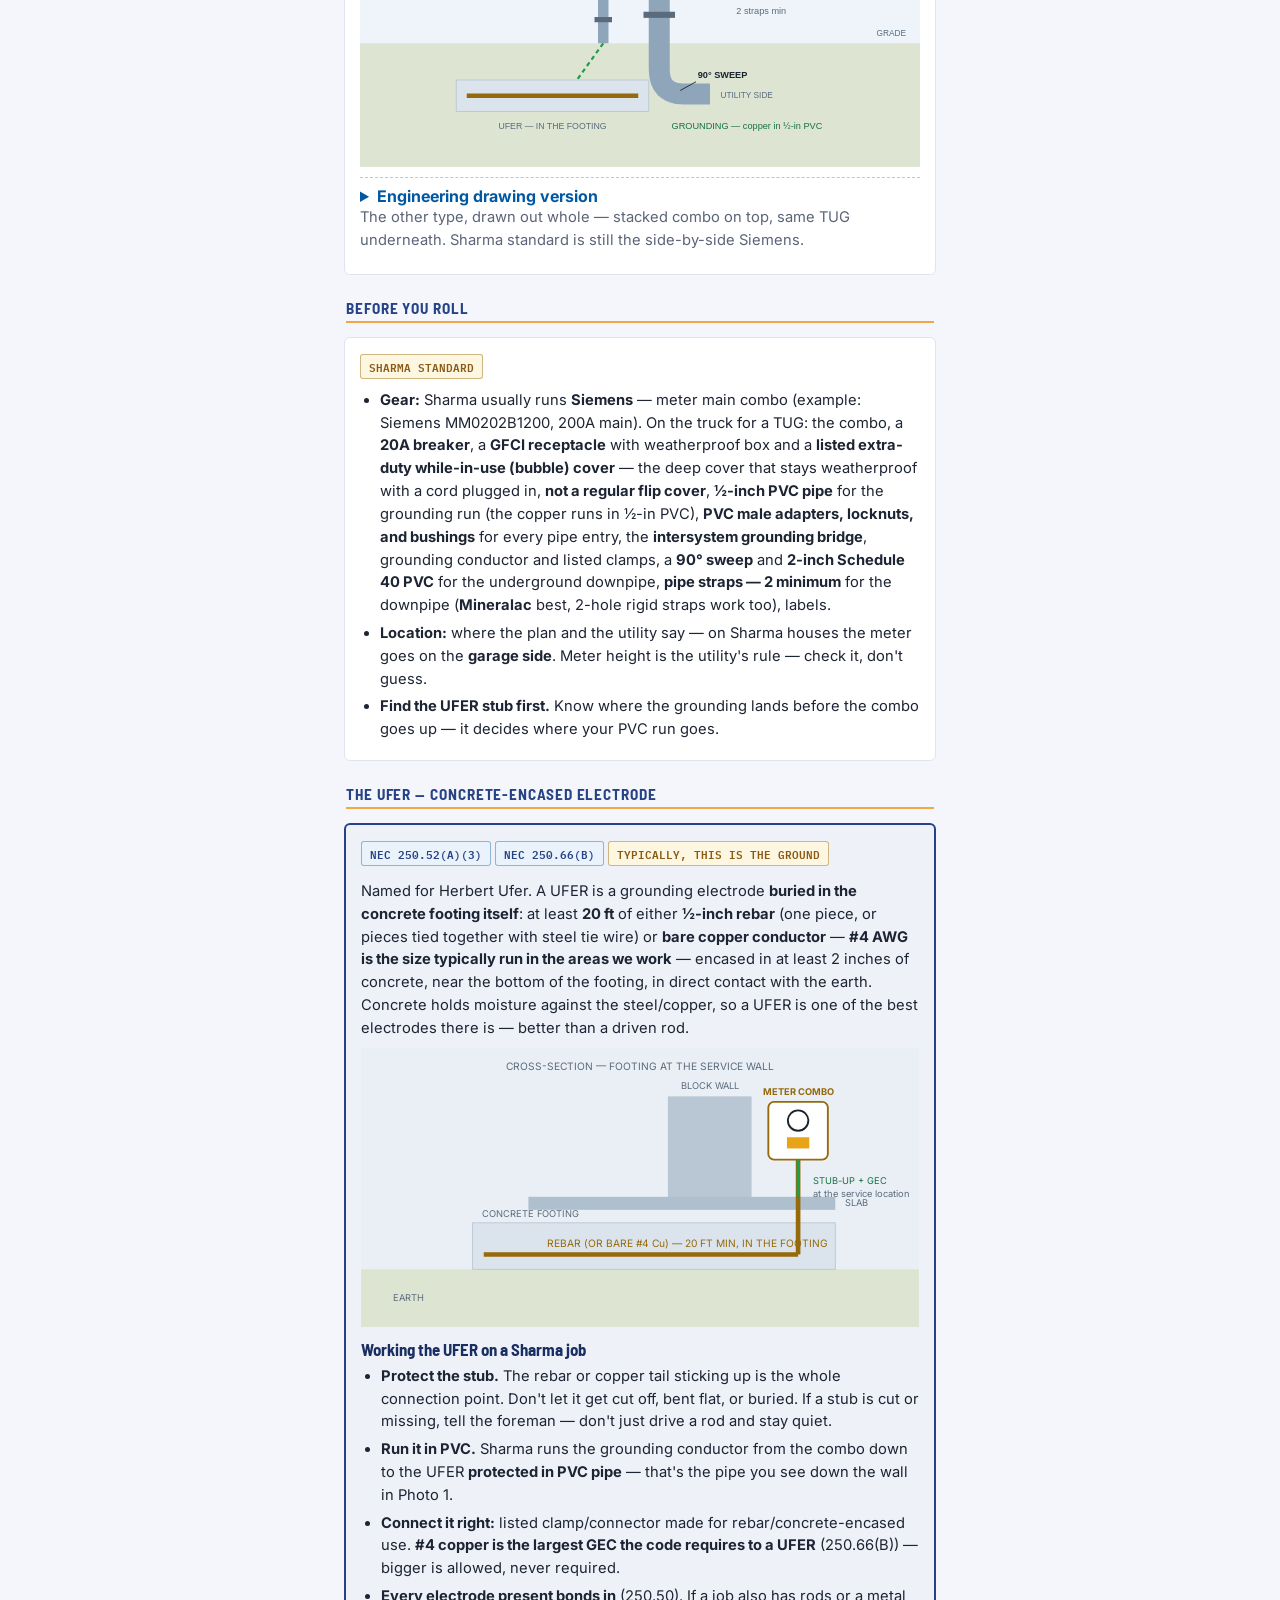
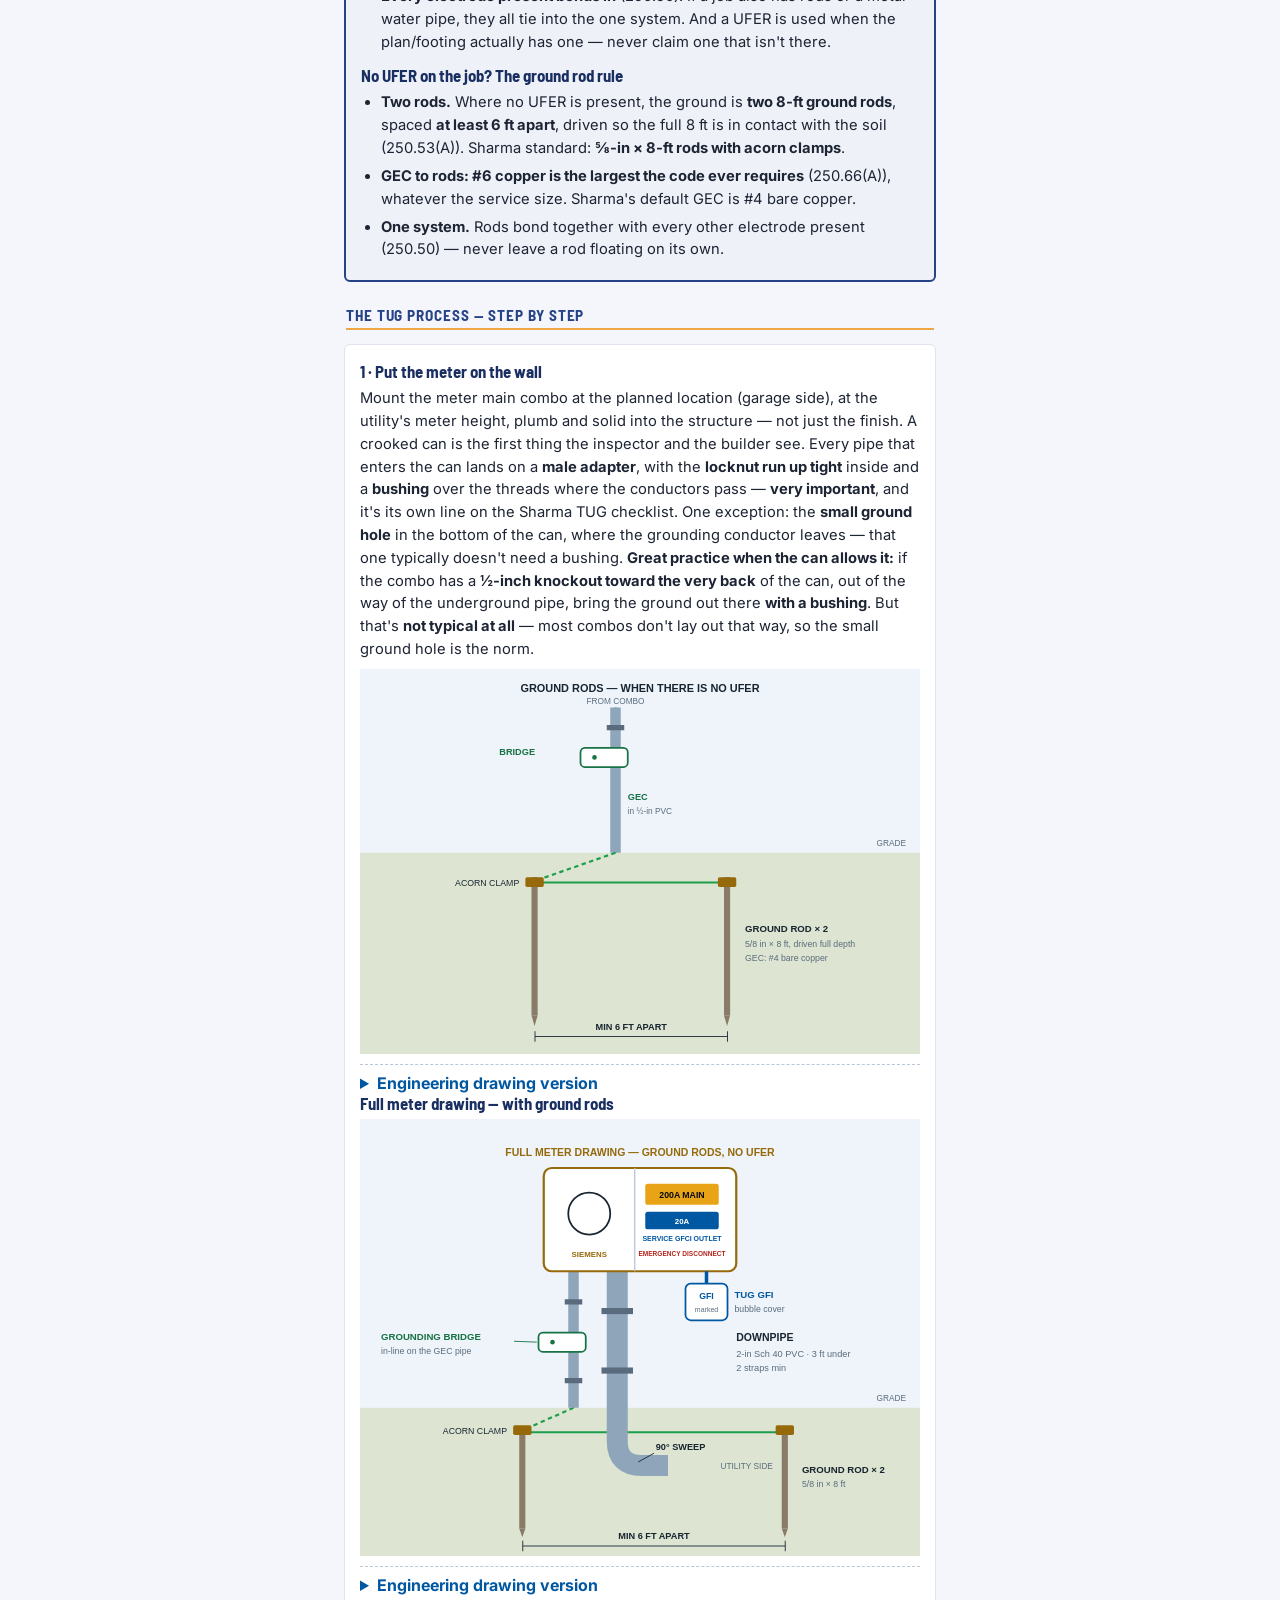
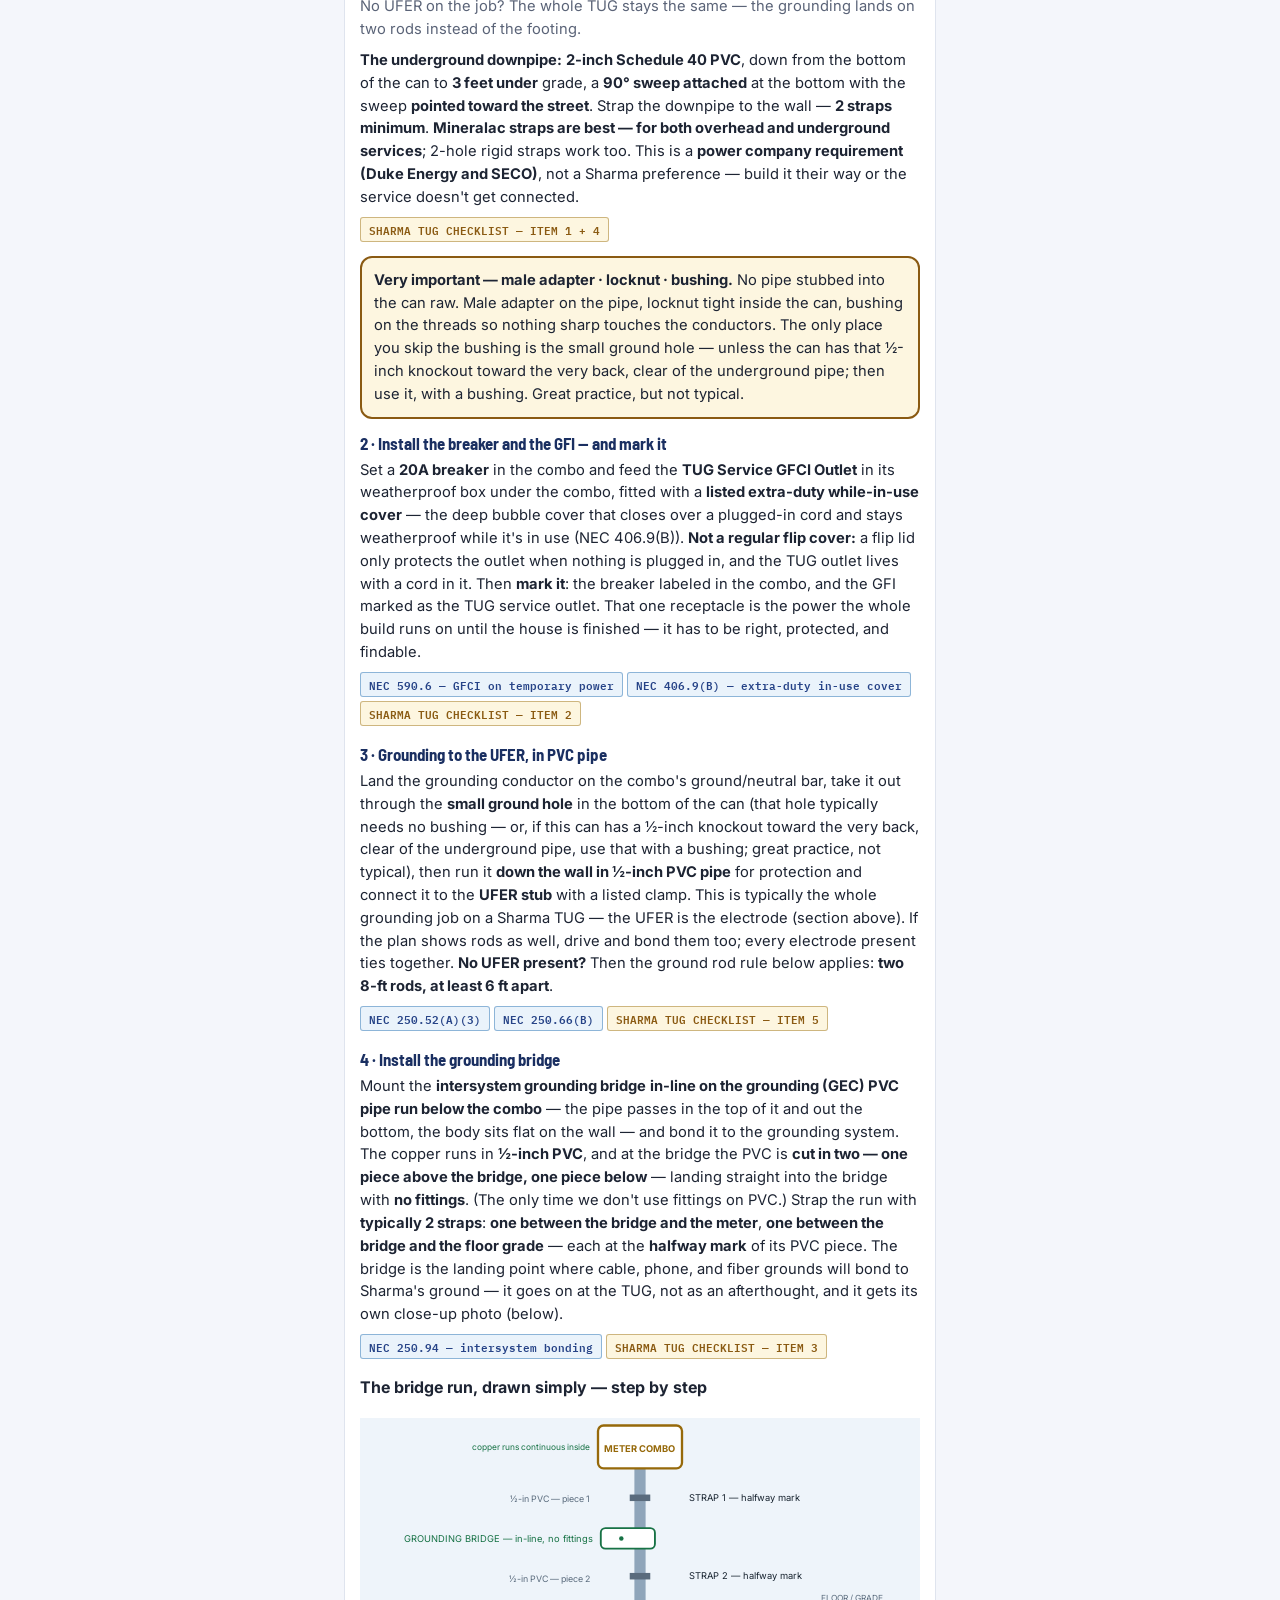
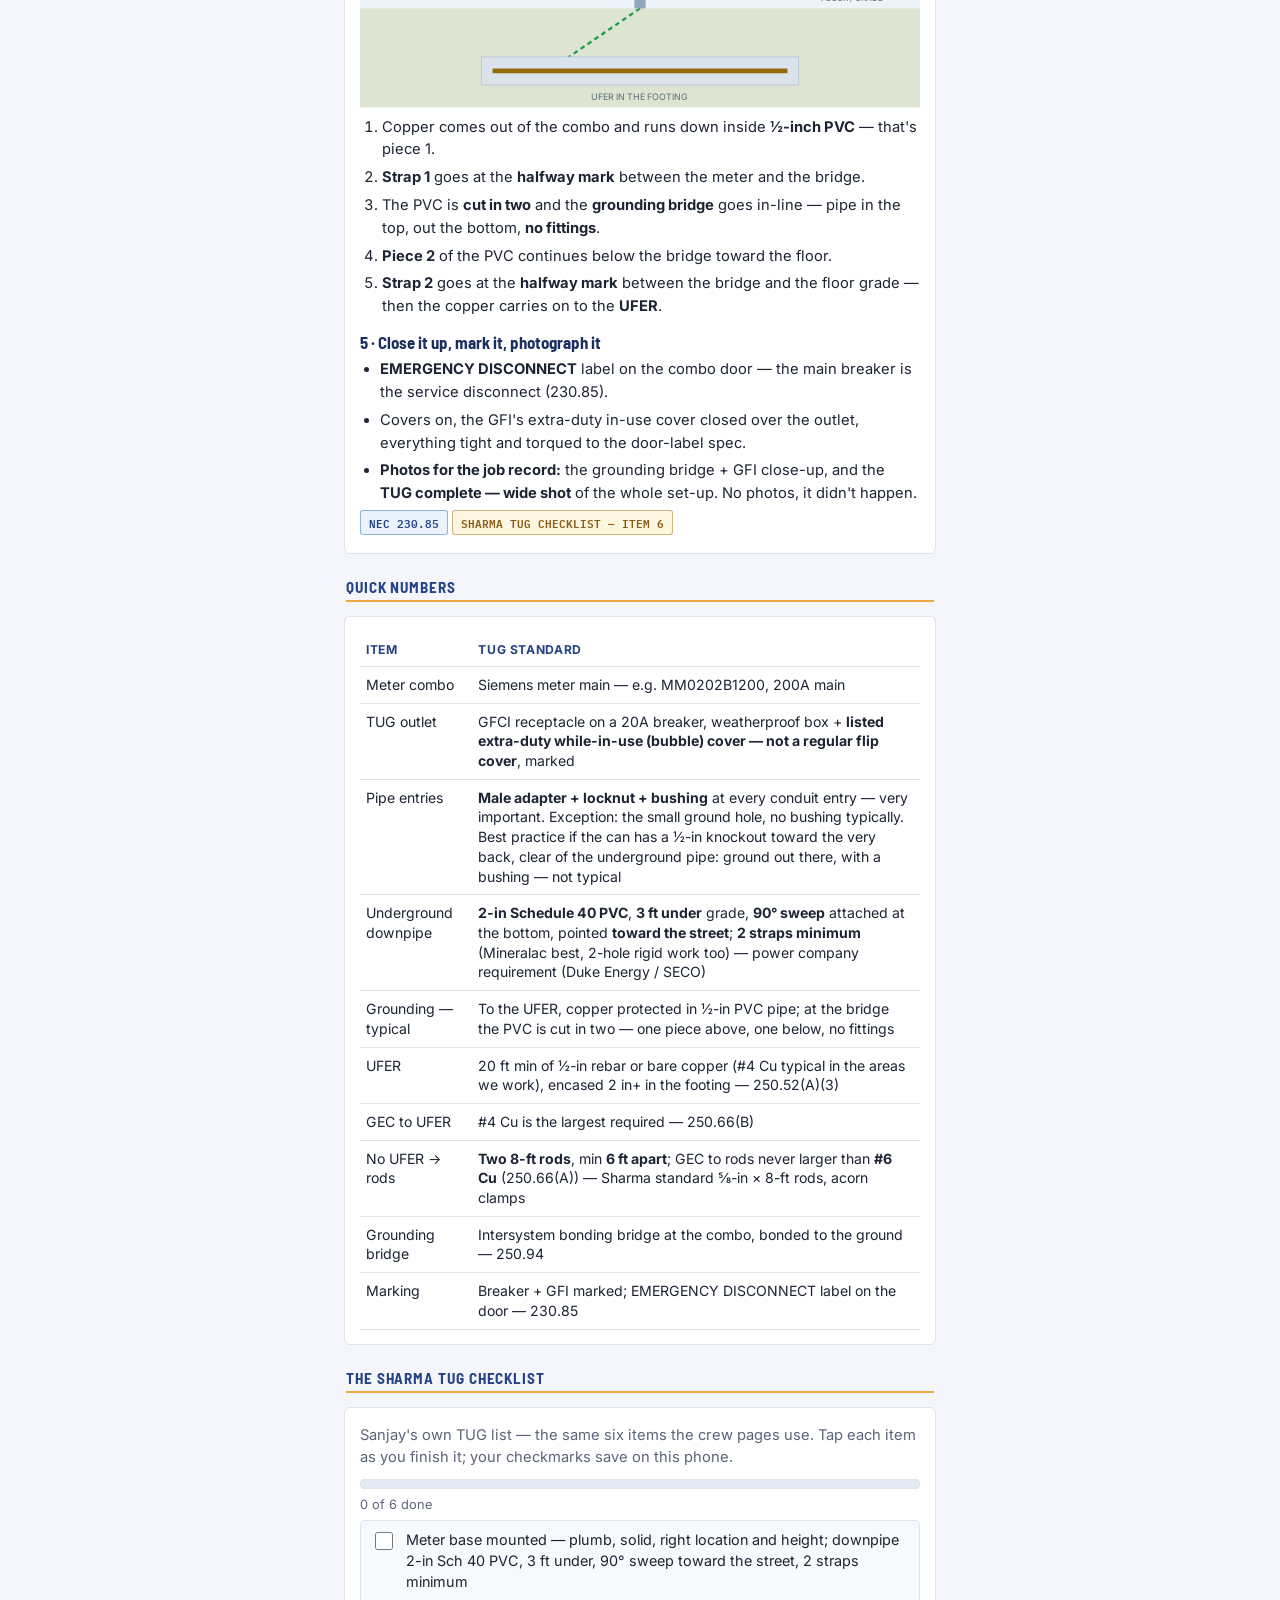
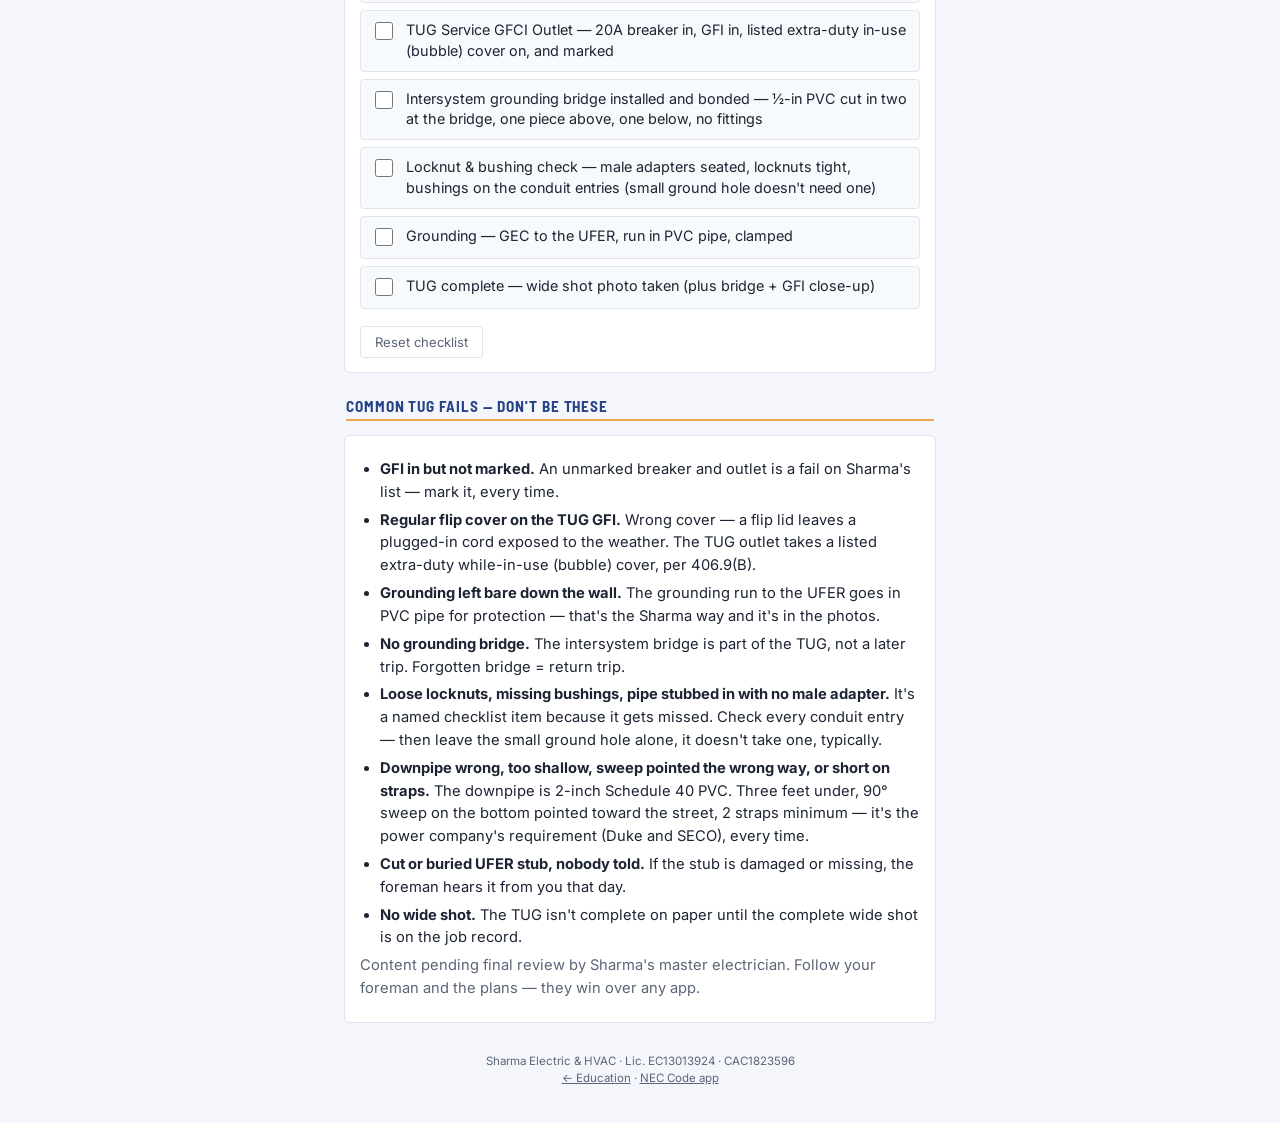
==== commit 87e56859: "Brand restyle 1/2: brand stylesheet, Sharma logo, hub page (visual pass only, content unchanged) - M" ====
--- a/docs/meter-main-combo/index.html
+++ b/docs/meter-main-combo/index.html
@@ -13,33 +13,30 @@
   <link rel="apple-touch-icon" href="logo.png">
   <style>
     :root {
-      --bg: #f2f5f8; --panel: #ffffff; --line: #d3dde6;
-      --gold: #96690a; --gold-2: #8a5f00; --blue: #0058a3; --green: #1d9e4b;
-      --text: #182430; --muted: #5a6b7d; --red: #c0392b;
+      --bg: #f4f6fb; --panel: #ffffff; --line: #dfe4ee;
+      --gold: #8a5a12; --gold-2: #8a5a12; --blue: #264387; --green: #1d9e4b;
+      --text: #1d2433; --muted: #5b6478; --red: #c0392b;
     }
     * { box-sizing: border-box; -webkit-tap-highlight-color: transparent; }
     html, body { margin: 0; background: var(--bg); color: var(--text);
       font-family: "Segoe UI", "Helvetica Neue", ui-sans-serif, system-ui, sans-serif;
       -webkit-font-smoothing: antialiased; }
-    body { background:
-      radial-gradient(90vw 50vh at 100% -10%, rgba(232,163,23,0.10), transparent 50%),
-      radial-gradient(80vw 40vh at 0% 0%, rgba(0,88,163,0.08), transparent 55%),
-      var(--bg); min-height: 100dvh; }
+    body { background: var(--bg); min-height: 100dvh; }
     .wrap { max-width: 620px; margin: 0 auto; padding: 18px 14px 36px; }
     .back { display: inline-block; color: var(--muted); text-decoration: none; font-size: 0.85rem; margin: 2px 2px 12px; }
     header { display: flex; align-items: center; gap: 12px; margin: 0 2px 4px; }
-    header img { height: 42px; width: auto; background: #fff; border: 1px solid var(--line); border-radius: 10px; padding: 4px 6px; }
+    header img { height: 42px; width: auto; background: #fff; border: 1px solid var(--line); border-radius: 6px; padding: 4px 6px; }
     header .k { font-size: 0.68rem; font-weight: 750; letter-spacing: 0.09em; text-transform: uppercase; color: var(--gold); }
     h1 { margin: 10px 2px 6px; font-size: 1.55rem; font-weight: 760; letter-spacing: -0.02em; line-height: 1.15; }
     .sub { margin: 0 2px; color: var(--muted); font-size: 0.93rem; line-height: 1.5; }
     .warn { margin: 16px 0 0; padding: 13px 14px; border: 1px solid rgba(192,57,43,0.5);
-      background: #fdf0ef; border-radius: 14px; font-size: 0.88rem; line-height: 1.5; }
+      background: #fdf0ef; border-radius: 6px; font-size: 0.88rem; line-height: 1.5; }
     .warn b { color: #b3261e; }
     .highlight-banner { margin: 12px 0 0; padding: 13px 14px; border: 2px solid var(--gold);
-      background: #fdf6e0; border-radius: 14px; font-size: 0.92rem; line-height: 1.5; }
+      background: #fdf6e0; border-radius: 6px; font-size: 0.92rem; line-height: 1.5; }
     .card { margin-top: 14px; padding: 16px 15px 14px; background: var(--panel);
-      border: 1px solid var(--line); border-radius: 16px; box-shadow: 0 1px 3px rgba(24,36,48,0.06); }
-    .card.highlight { border: 2px solid var(--blue); background: linear-gradient(180deg, #eaf3fb, #ffffff); }
+      border: 1px solid var(--line); border-radius: 6px; box-shadow: none; }
+    .card.highlight { border: 2px solid var(--blue); background: #eaf3fb; }
     h2 { margin: 24px 2px 6px; font-size: 0.8rem; font-weight: 750; letter-spacing: 0.09em;
       text-transform: uppercase; color: var(--blue); }
     h3 { margin: 0 0 6px; font-size: 1.05rem; font-weight: 700; }
@@ -49,37 +46,38 @@
     li { margin-bottom: 5px; }
     .muted { color: var(--muted); }
     .nec { display: inline-block; font-size: 0.7rem; font-weight: 700; letter-spacing: 0.04em;
-      color: var(--blue); background: #eaf3fb; border: 1px solid rgba(0,88,163,0.4); border-radius: 999px; padding: 2px 8px; margin: 0 4px 4px 0; }
+      color: var(--blue); background: #eaf3fb; border: 1px solid rgba(0,88,163,0.4); border-radius: 4px; padding: 2px 8px; margin: 0 4px 4px 0; }
     .sharma { display: inline-block; font-size: 0.7rem; font-weight: 700; letter-spacing: 0.04em;
-      color: var(--gold-2); background: #fdf6e0; border: 1px solid rgba(150,105,10,0.45); border-radius: 999px; padding: 2px 8px; margin: 0 4px 4px 0; }
+      color: var(--gold-2); background: #fdf6e0; border: 1px solid rgba(150,105,10,0.45); border-radius: 4px; padding: 2px 8px; margin: 0 4px 4px 0; }
     .diagram { width: 100%; height: auto; display: block; }
     .gallery { display: grid; grid-template-columns: 1fr 1fr; gap: 10px; }
     @media (max-width: 480px) { .gallery { grid-template-columns: 1fr; } }
-    figure { margin: 0; background: #ffffff; border: 1px solid var(--line); border-radius: 14px; overflow: hidden; }
+    figure { margin: 0; background: #ffffff; border: 1px solid var(--line); border-radius: 6px; overflow: hidden; }
     figure img { width: 100%; height: auto; display: block; }
     figcaption { padding: 10px 11px 12px; font-size: 0.84rem; line-height: 1.5; color: var(--muted); }
     figcaption b { color: var(--text); display: block; margin-bottom: 3px; font-size: 0.9rem; }
-    .bar { height: 10px; background: #e3eaf1; border: 1px solid var(--line); border-radius: 999px; overflow: hidden; margin: 10px 0 4px; }
-    .bar i { display: block; height: 100%; width: 0%; background: linear-gradient(90deg, var(--blue), var(--green)); transition: width .25s; }
+    .bar { height: 10px; background: #e3eaf1; border: 1px solid var(--line); border-radius: 4px; overflow: hidden; margin: 10px 0 4px; }
+    .bar i { display: block; height: 100%; width: 0%; background: var(--blue); transition: width .25s; }
     .pct { font-size: 0.8rem; color: var(--muted); }
     label.chk { display: flex; gap: 10px; align-items: flex-start; padding: 9px 10px; margin: 7px 0;
-      background: #f7fafc; border: 1px solid var(--line); border-radius: 12px; font-size: 0.9rem; line-height: 1.45; cursor: pointer; }
+      background: #f7fafc; border: 1px solid var(--line); border-radius: 6px; font-size: 0.9rem; line-height: 1.45; cursor: pointer; }
     label.chk input { margin-top: 2px; width: 18px; height: 18px; accent-color: var(--green); flex: none; }
     label.chk.done span { color: var(--muted); text-decoration: line-through; }
     .reset { margin-top: 10px; background: none; border: 1px solid var(--line); color: var(--muted);
-      border-radius: 999px; padding: 7px 14px; font: inherit; font-size: 0.82rem; cursor: pointer; }
+      border-radius: 4px; padding: 7px 14px; font: inherit; font-size: 0.82rem; cursor: pointer; }
     table { width: 100%; border-collapse: collapse; font-size: 0.88rem; }
     td, th { text-align: left; padding: 8px 6px; border-bottom: 1px solid var(--line); vertical-align: top; line-height: 1.4; }
     th { color: var(--gold-2); font-size: 0.76rem; letter-spacing: 0.05em; text-transform: uppercase; }
     footer { margin: 30px 2px 0; color: var(--muted); font-size: 0.72rem; text-align: center; line-height: 1.5; }
     footer a { color: var(--muted); }
   </style>
+  <link rel="stylesheet" href="../brand.css?v=1">
 </head>
 <body>
   <div class="wrap">
     <a class="back" href="../">← Education</a>
     <header>
-      <img src="logo.png" alt="Sharma Electric &amp; HVAC">
+      <img src="../sharma-logo.svg" alt="Sharma Electric &amp; HVAC">
       <div><span class="k">Sharma Education · Field How-To</span></div>
     </header>
 
@@ -91,7 +89,7 @@
     <div class="highlight-banner"><b>Grounding at Sharma — UFER first:</b> typically we ground the TUG to the <b>UFER</b> (the concrete-encased electrode in the footing), with the grounding conductor run in <b>PVC pipe</b>. Find the stub before you start — the UFER section below is taught before the steps for a reason.</div>
 
     <div class="card" style="text-align:center;padding:18px 16px">
-      <a href="typical-details-e0-e7.pdf" download style="display:inline-block;background:#0058a3;color:#fff;font-weight:800;font-size:16.5px;text-decoration:none;padding:13px 22px;border-radius:10px">📄 Electrical Services typical drawings (PDF)</a>
+      <a href="typical-details-e0-e7.pdf" download class="pdf-btn">Electrical Services typical drawings (PDF)</a>
       <p style="margin:10px 0 0;font-size:13.5px;color:#5a6b84">Sharma's standard electrical service details, 7 sheets — E-0 cover · E-5 underground side-by-side combo · E-6 overhead · E-7 stacked combo (DRAFT).</p>
     </div>
 
--- a/docs/brand.css
+++ b/docs/brand.css
@@ -0,0 +1,30 @@
+@import url('https://fonts.googleapis.com/css2?family=Barlow+Semi+Condensed:wght@600;700&family=Inter:wght@400;600;700&family=IBM+Plex+Mono:wght@600&display=swap');
+/* Sharma brand layer (2026-11-15, Mark Cuban / Design). Loaded after each page's own <style>. */
+:root{--bg:#f4f6fb;--panel:#fff;--panel-2:#fff;--line:#dfe4ee;--gold:#8a5a12;--gold-2:#8a5a12;--blue:#264387;--navy:#1a2f61;--brand-gold:#F0A846;--text:#1d2433;--muted:#5b6478;--green:#1f7a3e;--red:#b3261e}
+html,body{font-family:'Inter',Arial,sans-serif;background:var(--bg)}
+body{background:var(--bg)}
+h1,.t,h3,figcaption b{font-family:'Barlow Semi Condensed','Arial Narrow',Arial,sans-serif;font-weight:700;letter-spacing:0;color:var(--navy)}
+h1{font-size:1.9rem;line-height:1.1}
+h2{font-family:'Barlow Semi Condensed',Arial,sans-serif;font-weight:700;font-size:.95rem;letter-spacing:.06em;color:var(--blue);border-bottom:2px solid var(--brand-gold);padding-bottom:4px}
+header{border-bottom:3px solid var(--brand-gold);padding-bottom:10px;margin-bottom:10px}
+header img{height:36px;background:none;border:0;border-radius:0;padding:0}
+header p{color:var(--muted)}
+header .k{color:var(--blue);font-family:'Barlow Semi Condensed',Arial,sans-serif;font-size:.85rem;letter-spacing:.06em}
+.badge{background:none;border:0;border-radius:0;padding:0;margin:8px 2px 0;color:var(--muted);font-weight:600;letter-spacing:.06em}
+a.card,.card{border-radius:6px;box-shadow:none;border:1px solid var(--line)}
+a.card:hover{border-color:var(--blue)}
+.card.highlight{background:#eef1f8;border:2px solid var(--blue)}
+.ic{display:none}
+.t{margin-top:0;font-size:1.4rem}
+.meta{color:var(--gold-2);font-weight:600}
+.open{border-radius:4px;background:var(--blue);font-weight:700;padding:10px 16px;font-size:.95rem}
+.hub-photo{margin:14px 0 4px;border:1px solid var(--line);border-radius:6px;overflow:hidden;background:#fff}
+.hub-photo img{display:block;width:100%;height:220px;object-fit:cover}
+.hub-photo figcaption{padding:8px 11px;font-size:.8rem;color:var(--muted)}
+.warn,.highlight-banner,figure,label.chk,.reset,.bar{border-radius:4px}
+.warn{border-left:6px solid var(--red)}
+.highlight-banner{background:#fff8ec;border:1px solid var(--brand-gold);border-left:6px solid var(--brand-gold)}
+.nec,.sharma{border-radius:3px;font-family:'IBM Plex Mono',ui-monospace,monospace;font-weight:600;letter-spacing:0}
+.bar i{background:var(--green)}
+th{color:var(--blue)}
+.pdf-btn{display:inline-block;background:#264387;color:#fff;font-weight:700;font-size:16.5px;text-decoration:none;padding:13px 22px;border-radius:4px}
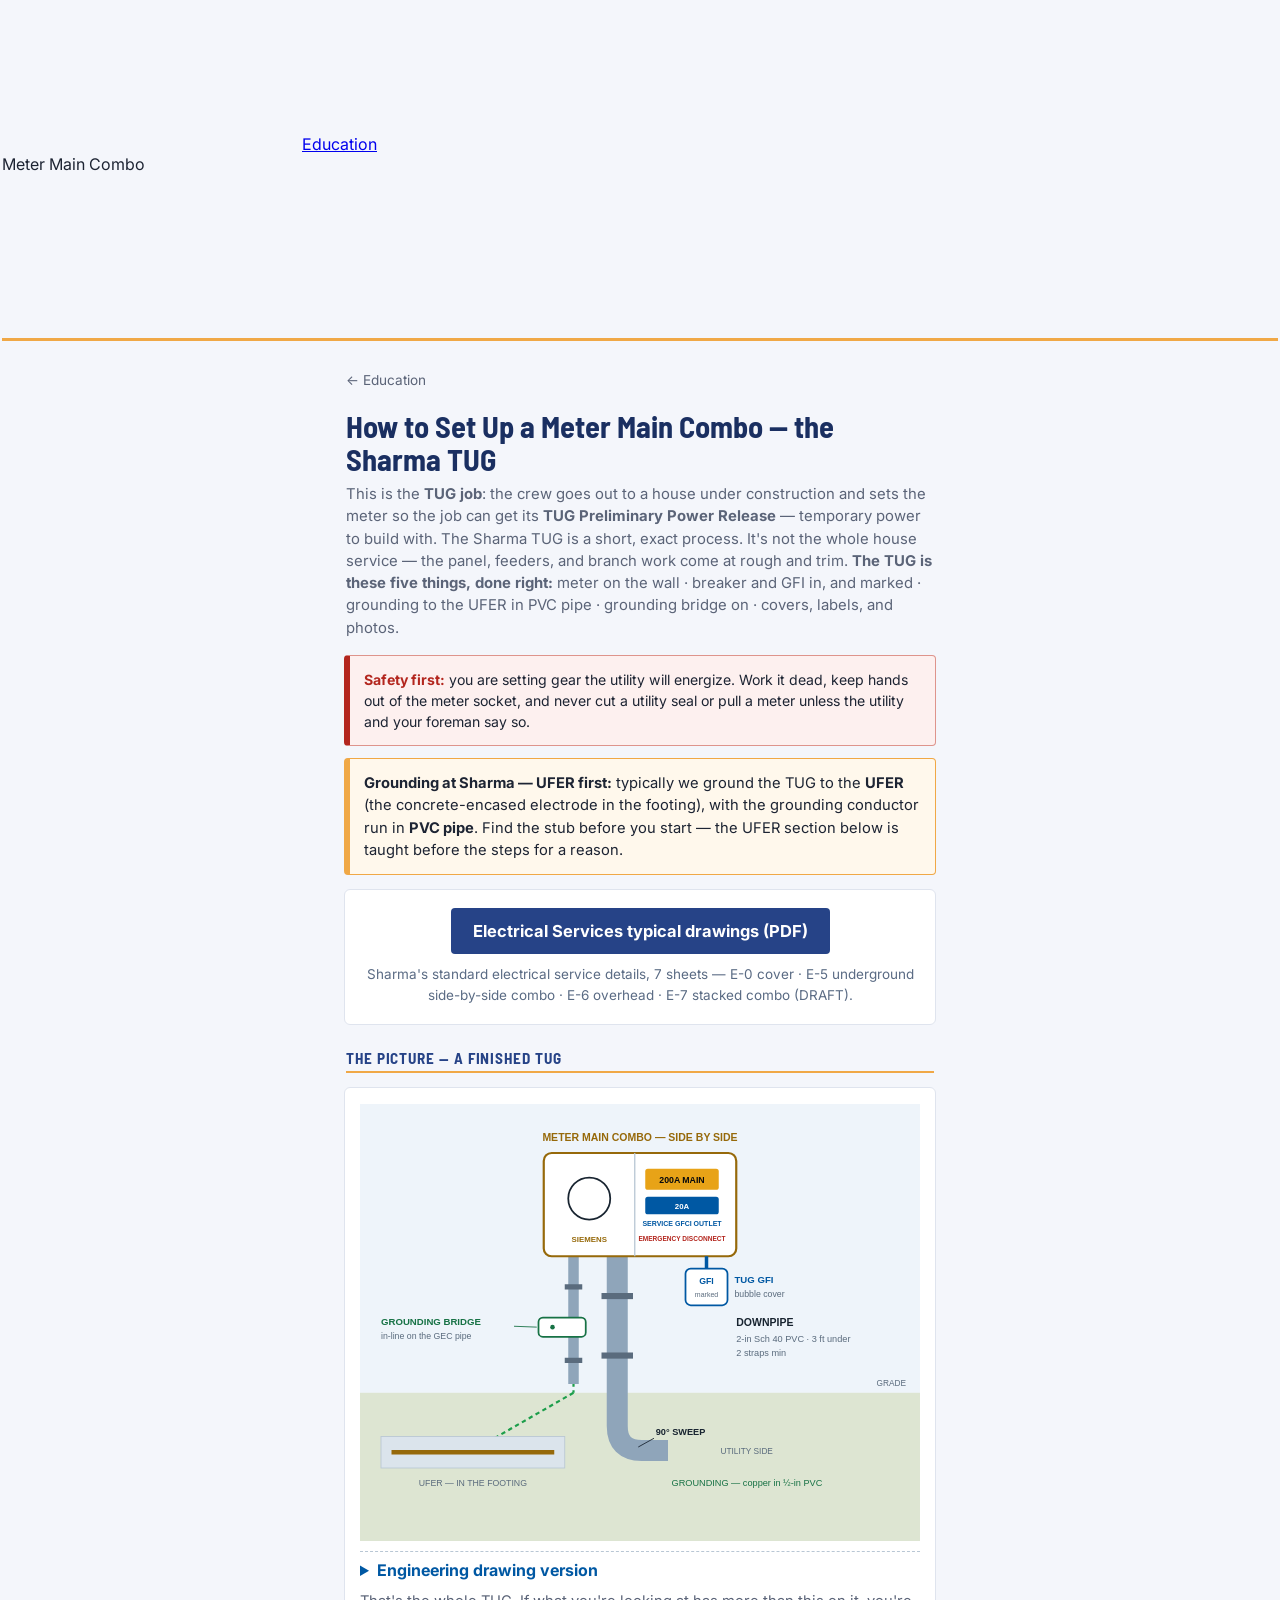
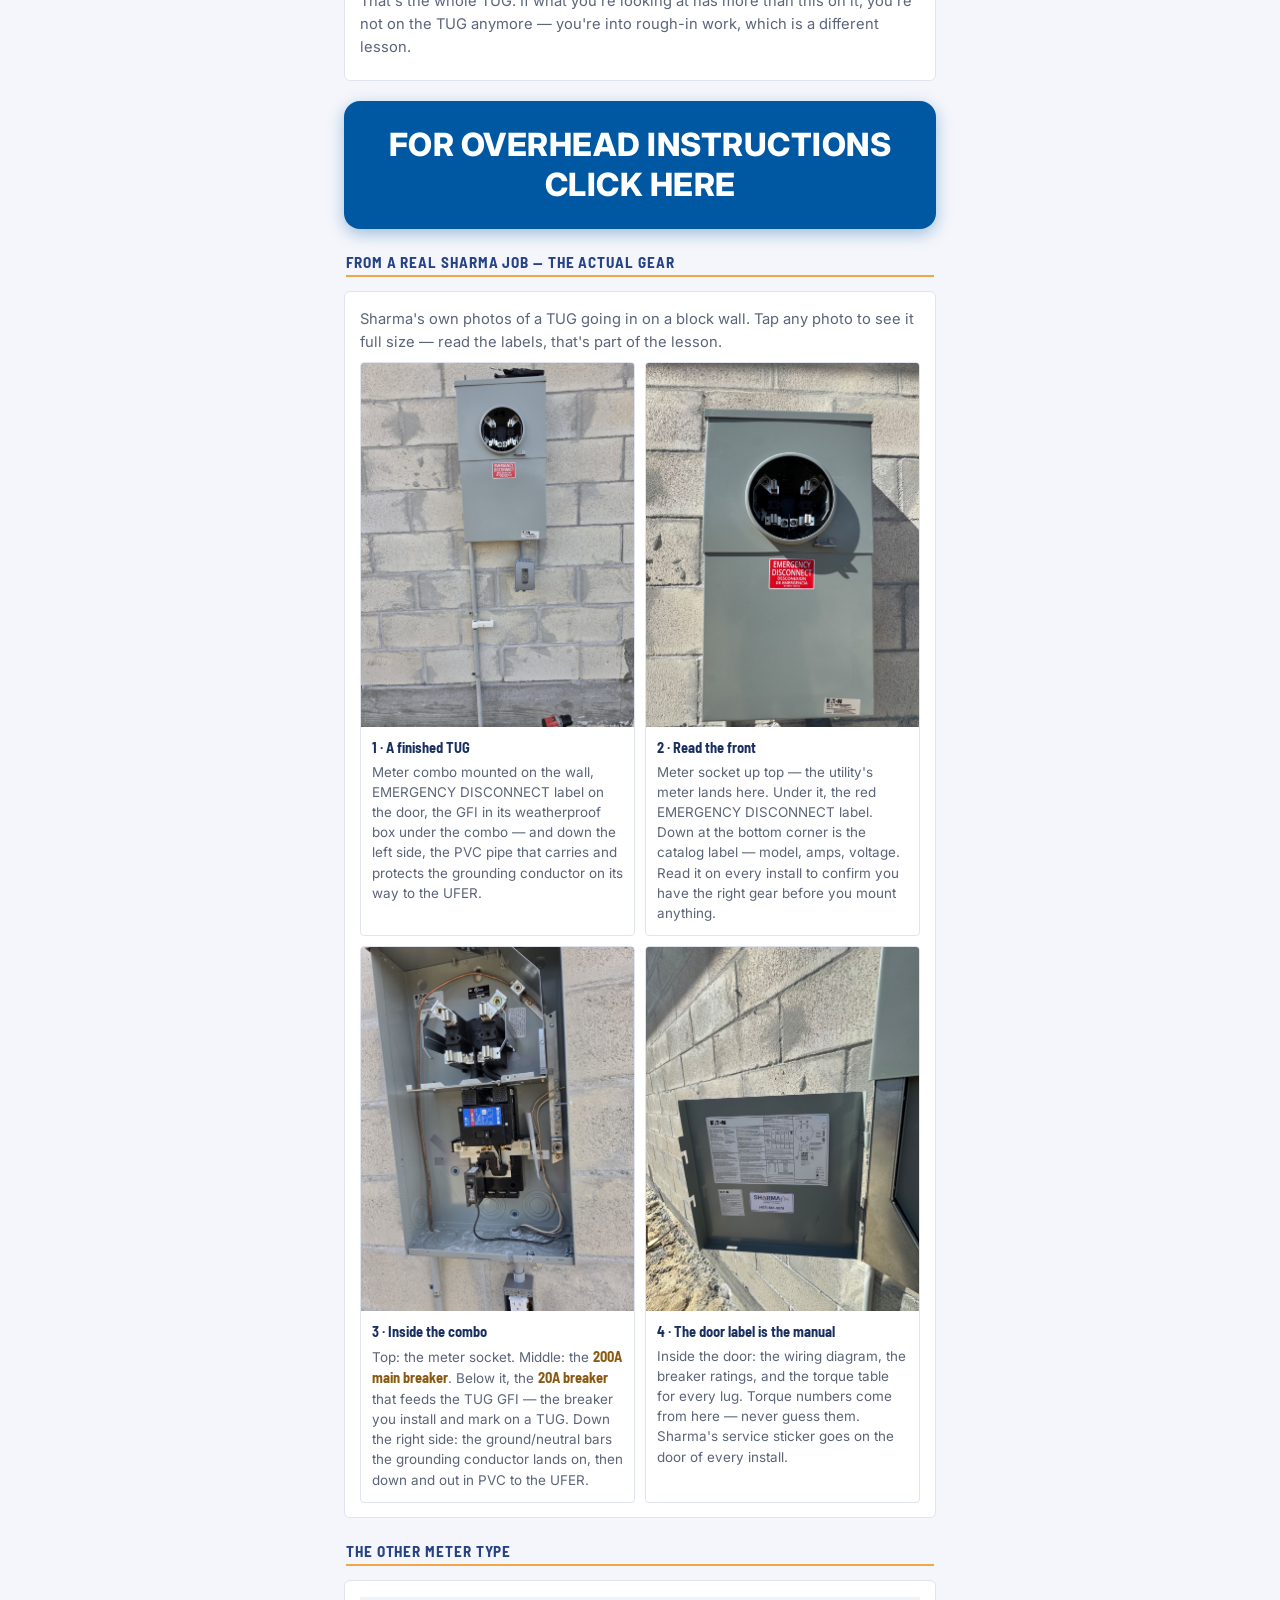
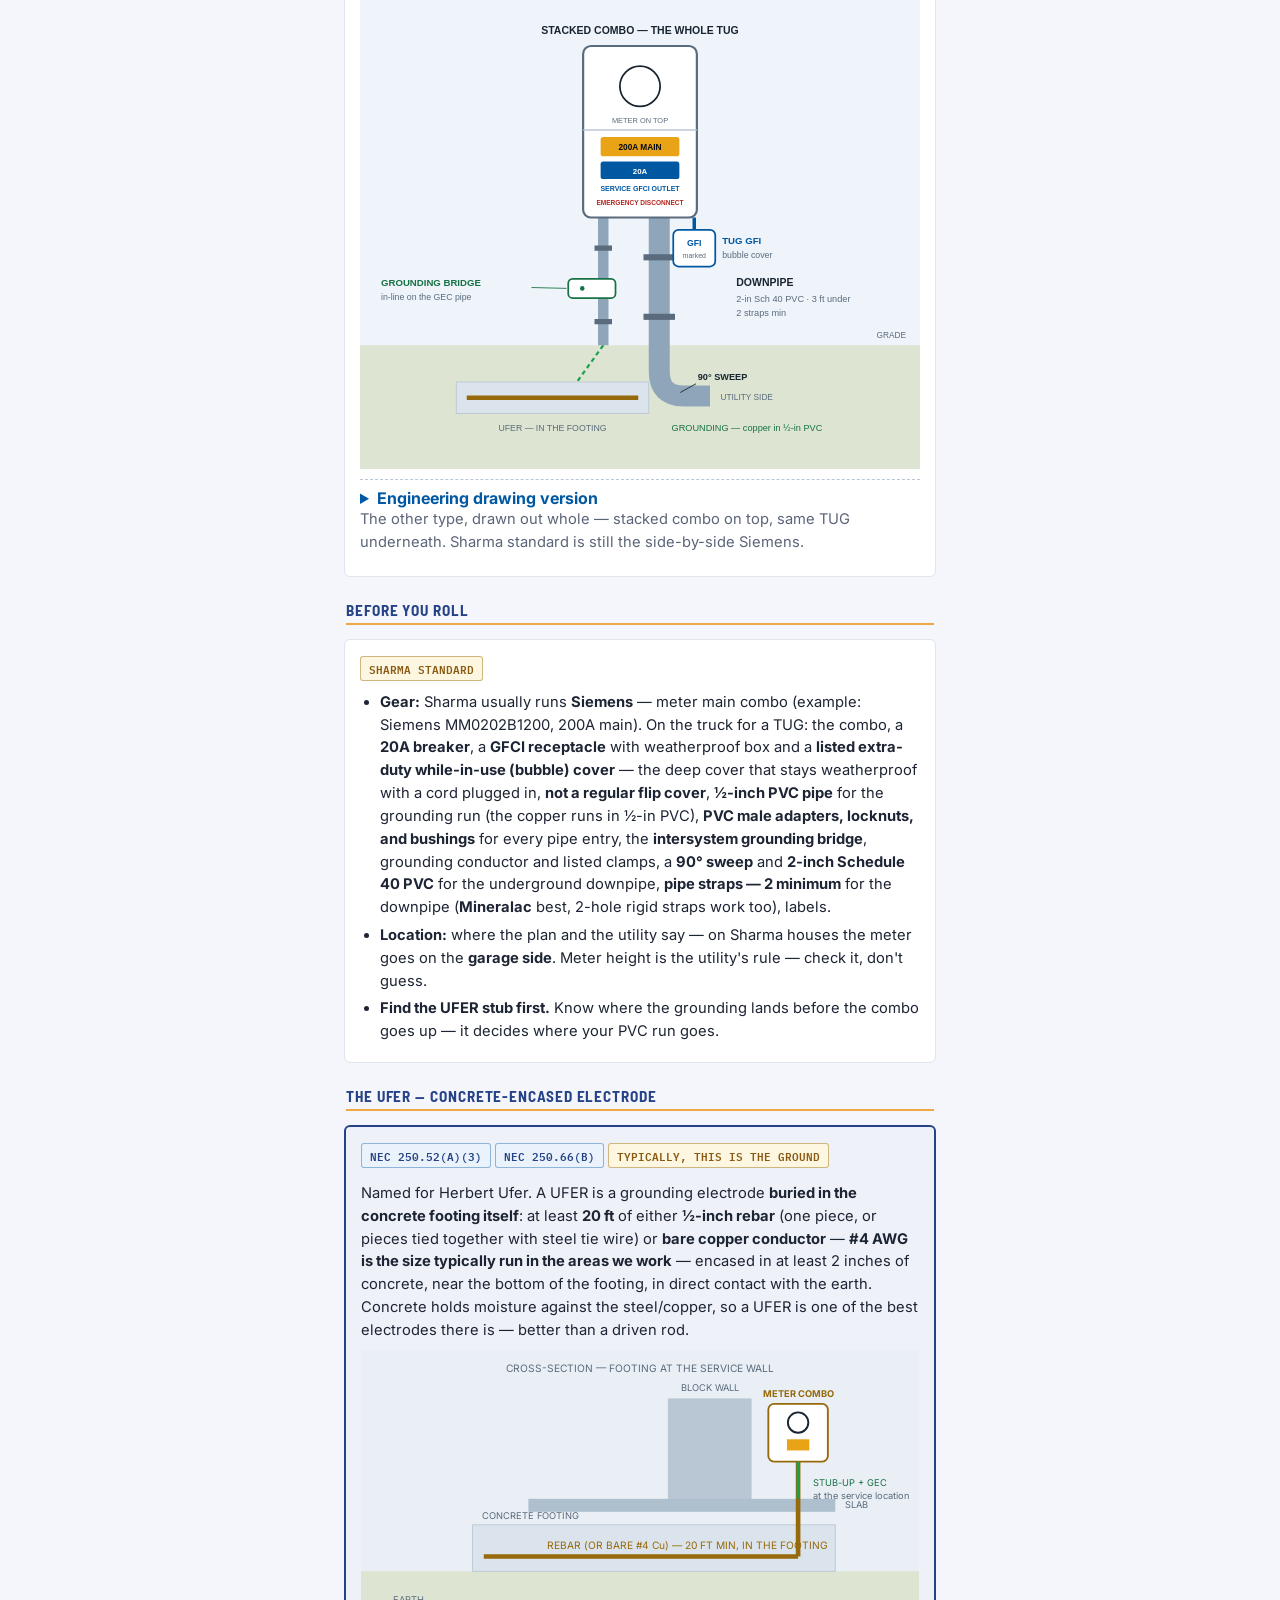
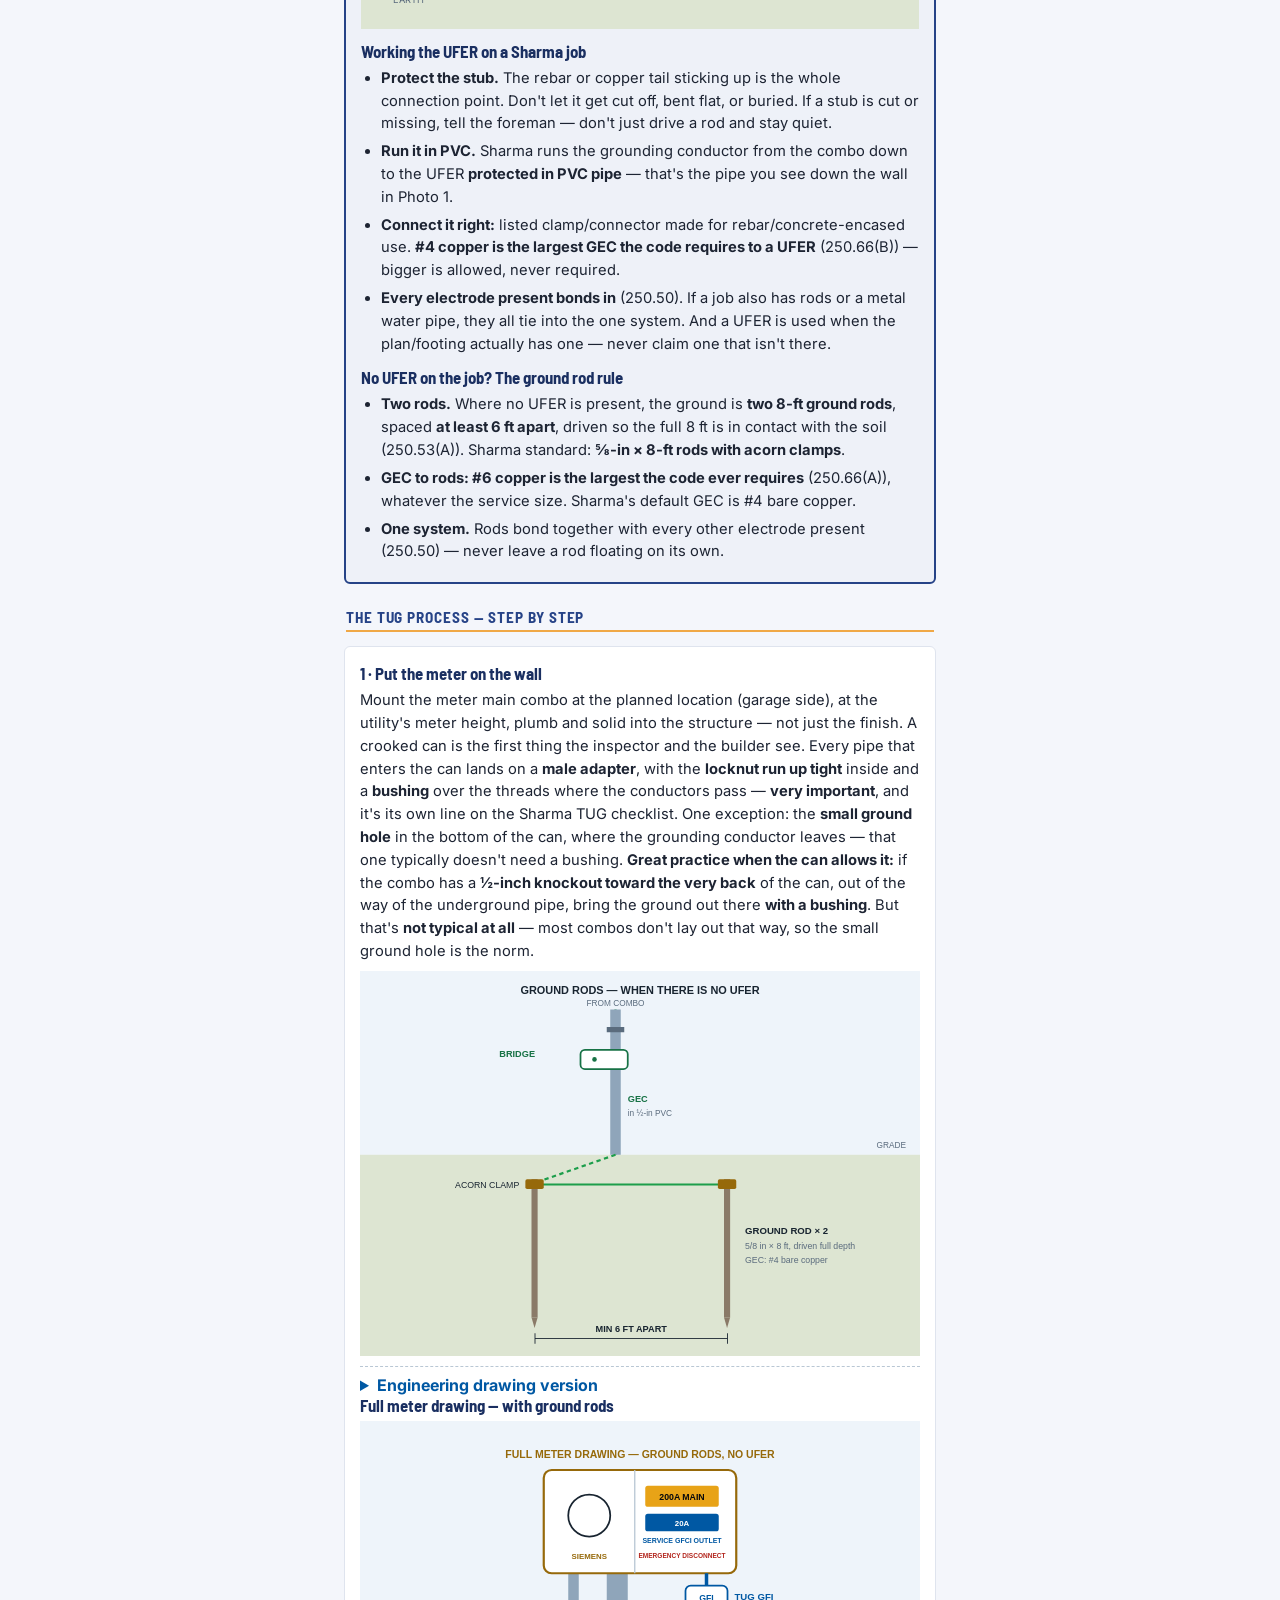
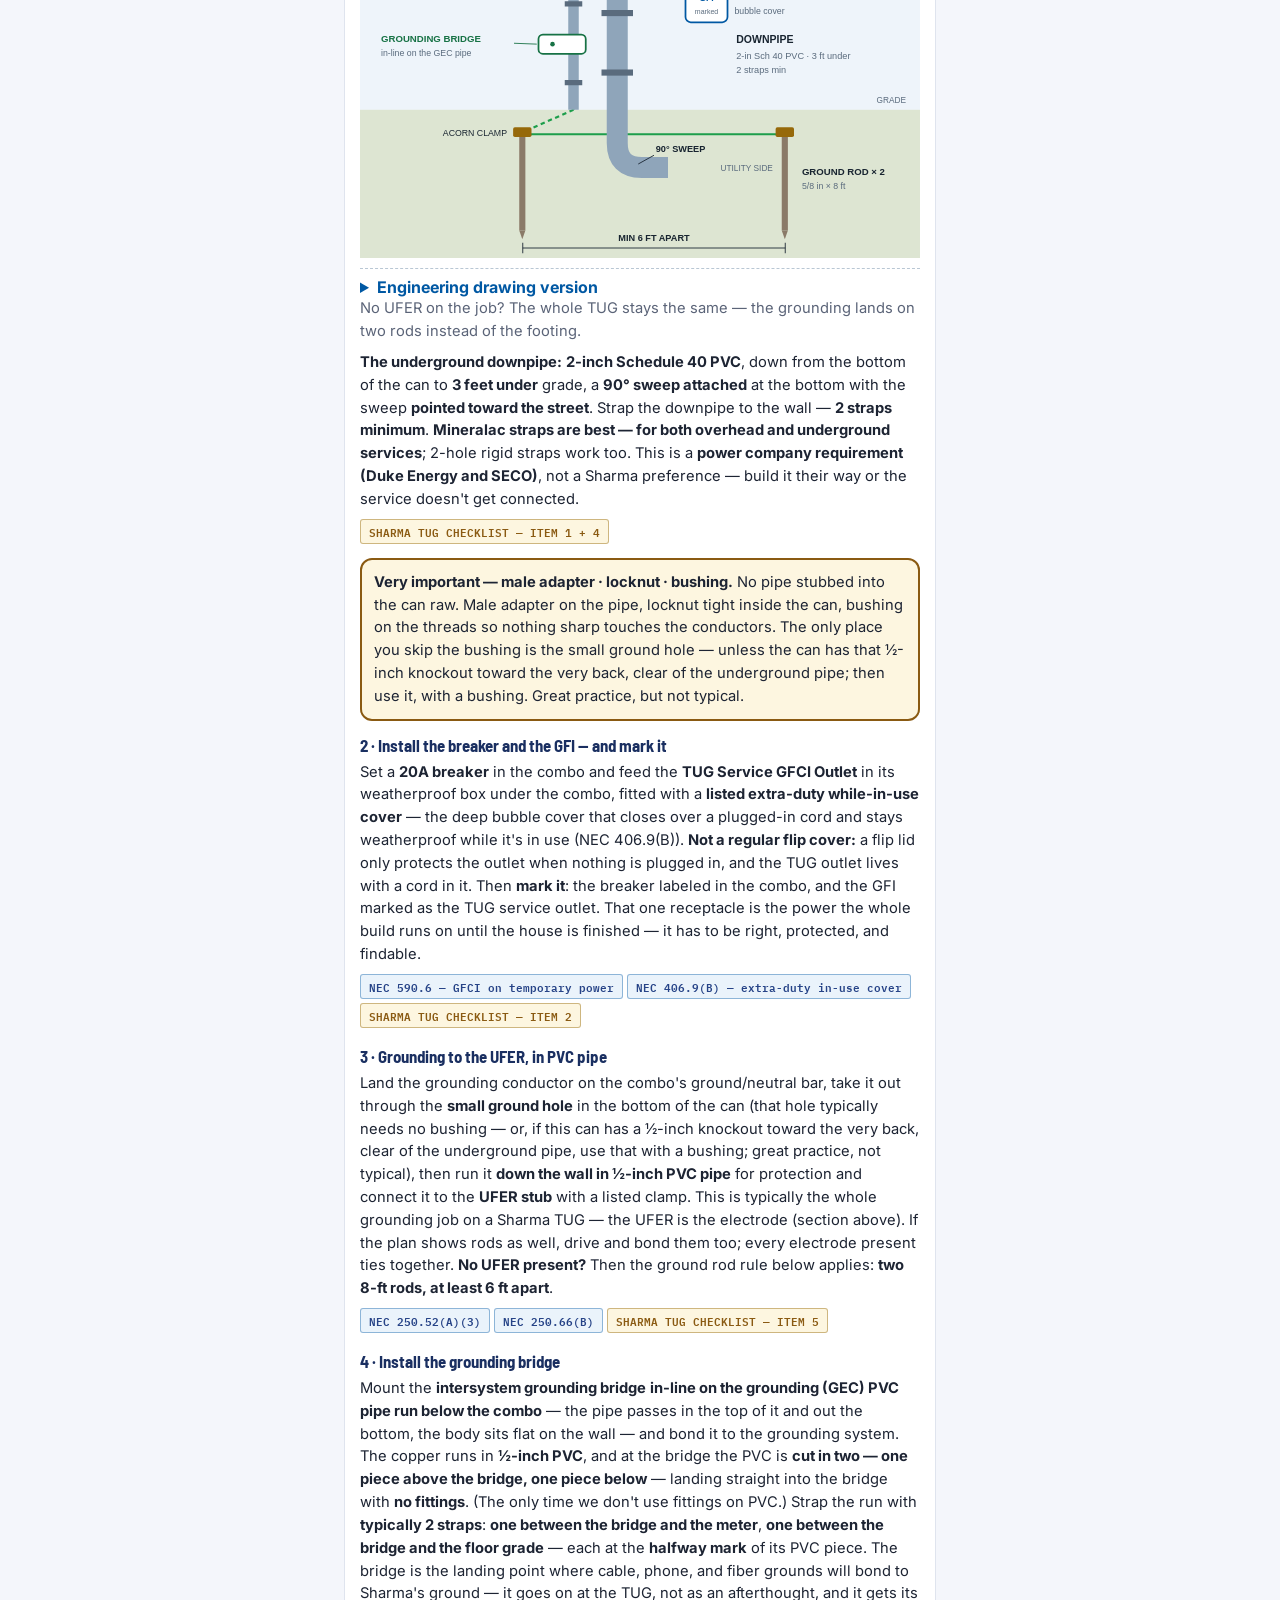
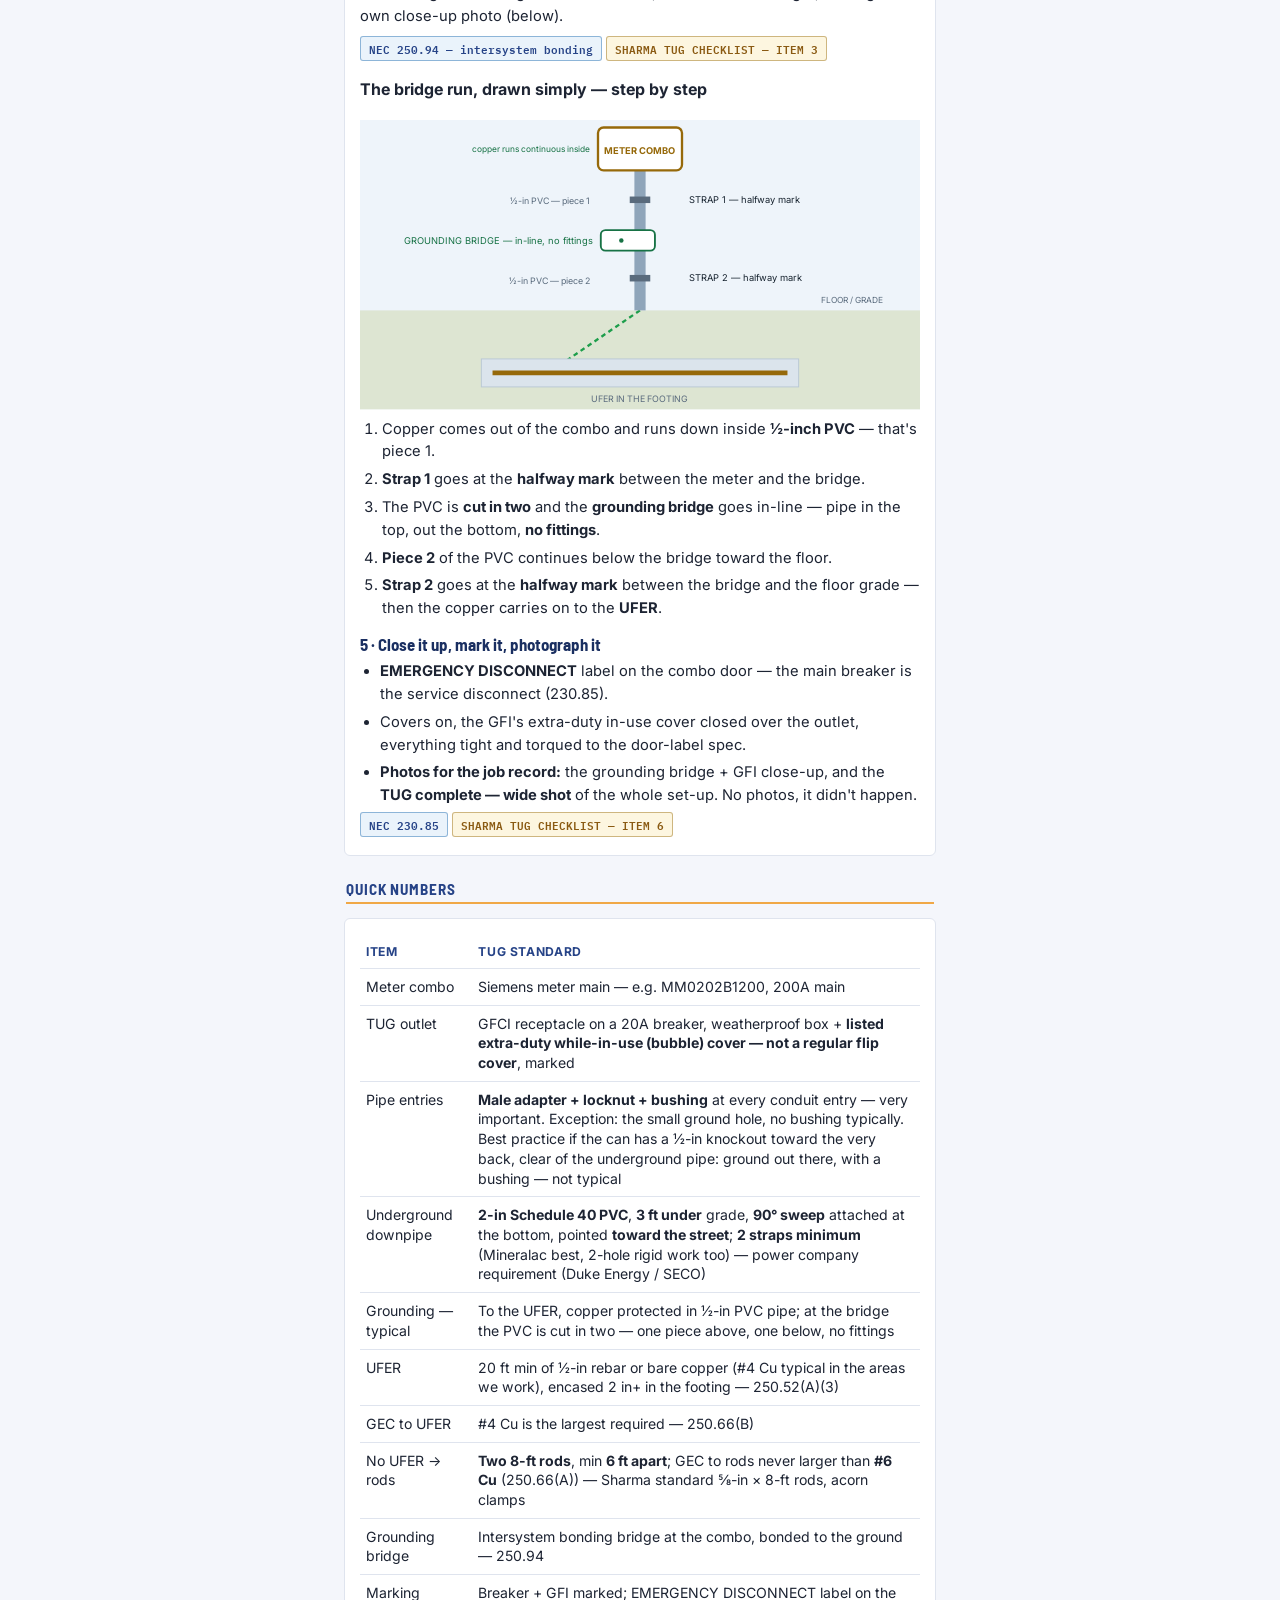
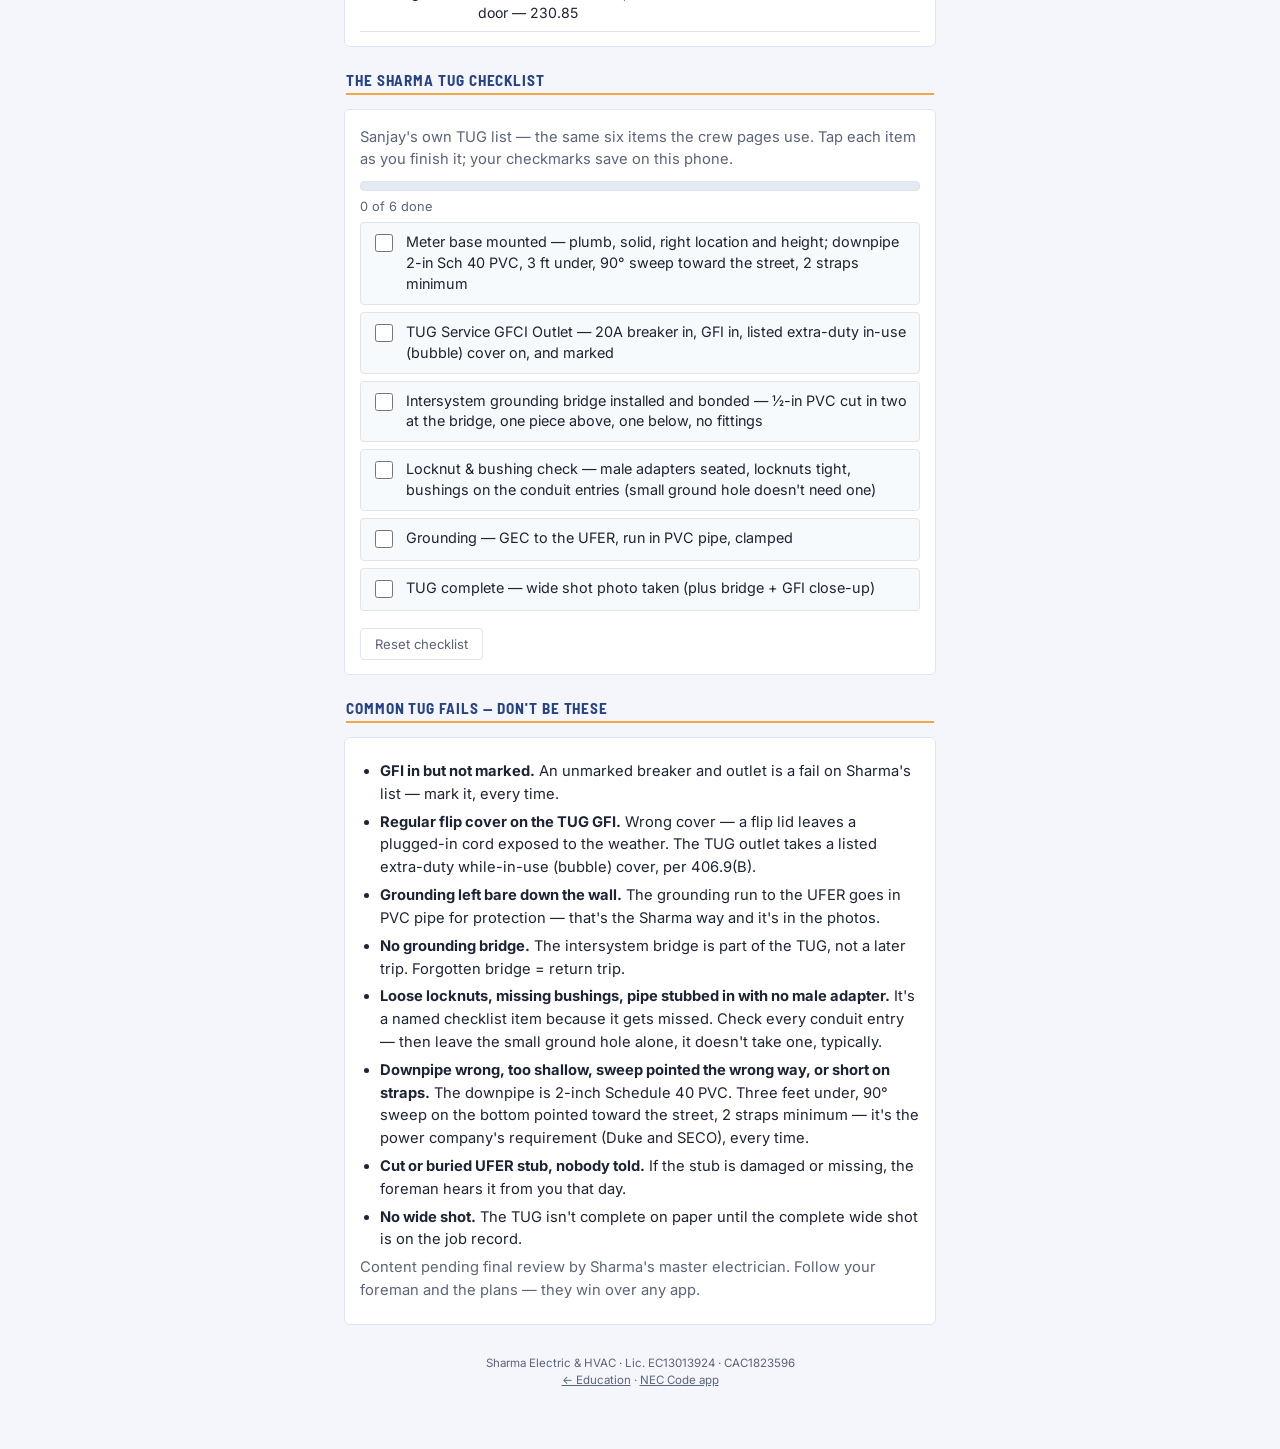
==== commit c3fa77b0: "Kit v1.2 rollout (Batch C): kit head/header (+back link on lessons), manifest, sw.js on hub + 4 less" ====
--- a/docs/meter-main-combo/index.html
+++ b/docs/meter-main-combo/index.html
@@ -1,5 +1,5 @@
 <!doctype html>
-<html lang="en">
+<html lang="en" class="sk" data-scheme="light">
 <head>
   <meta charset="utf-8">
   <meta name="viewport" content="width=device-width, initial-scale=1, viewport-fit=cover">
@@ -72,8 +72,29 @@
     footer a { color: var(--muted); }
   </style>
   <link rel="stylesheet" href="../brand.css?v=1">
+<meta name="theme-color" content="#264387">
+<meta name="apple-mobile-web-app-capable" content="yes">
+<meta name="mobile-web-app-capable" content="yes">
+<meta name="apple-mobile-web-app-status-bar-style" content="black-translucent">
+<link rel="manifest" href="../manifest.webmanifest">
+<link rel="apple-touch-icon" href="https://sharma-kit.sharma-crew.workers.dev/assets/apple-touch-icon.png">
+<link rel="icon" type="image/png" sizes="32x32" href="https://sharma-kit.sharma-crew.workers.dev/assets/favicon-32.png">
+<link rel="stylesheet" href="https://sharma-kit.sharma-crew.workers.dev/sharma-kit.css">
+<script src="https://sharma-kit.sharma-crew.workers.dev/sharma-kit.js" defer></script>
+<style>
+/* Sharma kit bridge: kit header replaces the page's own banner header; lesson layout untouched. */
+header:not(.sk-header){display:none!important}
+.sk-header{z-index:60}
+body.sk{padding-bottom:calc(env(safe-area-inset-bottom,0px) + 24px)}
+</style>
 </head>
-<body>
+<body class="sk">
+<header class="sk-header"><div class="sk-header__bar">
+  <div class="sk-header__lead"><a class="sk-header__btn sk-header__back" href="../"><svg class="sk-icon"><use href="#i-chevron-left"/></svg>Education</a></div>
+  <div class="sk-header__title">Meter Main Combo</div>
+  <div class="sk-header__trail"><a class="sk-header__btn" href="tel:+14078819076" aria-label="Call Sharma"><svg class="sk-icon"><use href="#i-phone"/></svg></a></div>
+</div></header>
+<div class="sk-offline"></div>
   <div class="wrap">
     <a class="back" href="../">← Education</a>
     <header>
@@ -686,5 +707,32 @@
     });
     render();
   </script>
+<script>
+/* Sharma kit v1.2 adapter: service worker + bottom tab bar wired to this app's
+   existing tab buttons. No data, links or behaviour change. */
+(function(){
+  function reg(){ if (window.SK && SK.registerSW) { try { SK.registerSW("../sw.js"); } catch(e){} } }
+  if (document.readyState === "complete") reg(); else addEventListener("load", reg);
+  var tabs = document.querySelectorAll(".sk-tab[data-sk-view]");
+  if (!tabs.length) return;
+  function sync(){
+    var on = document.querySelector('[data-view].on, [data-view][aria-selected="true"]');
+    tabs.forEach(function(t){ 
+      if (on && t.getAttribute("data-sk-view") === on.getAttribute("data-view")) t.setAttribute("aria-current","page");
+      else t.removeAttribute("aria-current");
+    });
+  }
+  tabs.forEach(function(t){
+    t.addEventListener("click", function(e){
+      e.preventDefault();
+      var b = document.querySelector('[data-view="' + t.getAttribute("data-sk-view") + '"]');
+      if (b) b.click();
+      sync(); scrollTo(0,0);
+    });
+  });
+  document.addEventListener("click", function(){ setTimeout(sync, 30); });
+  sync();
+})();
+</script>
 </body>
 </html>
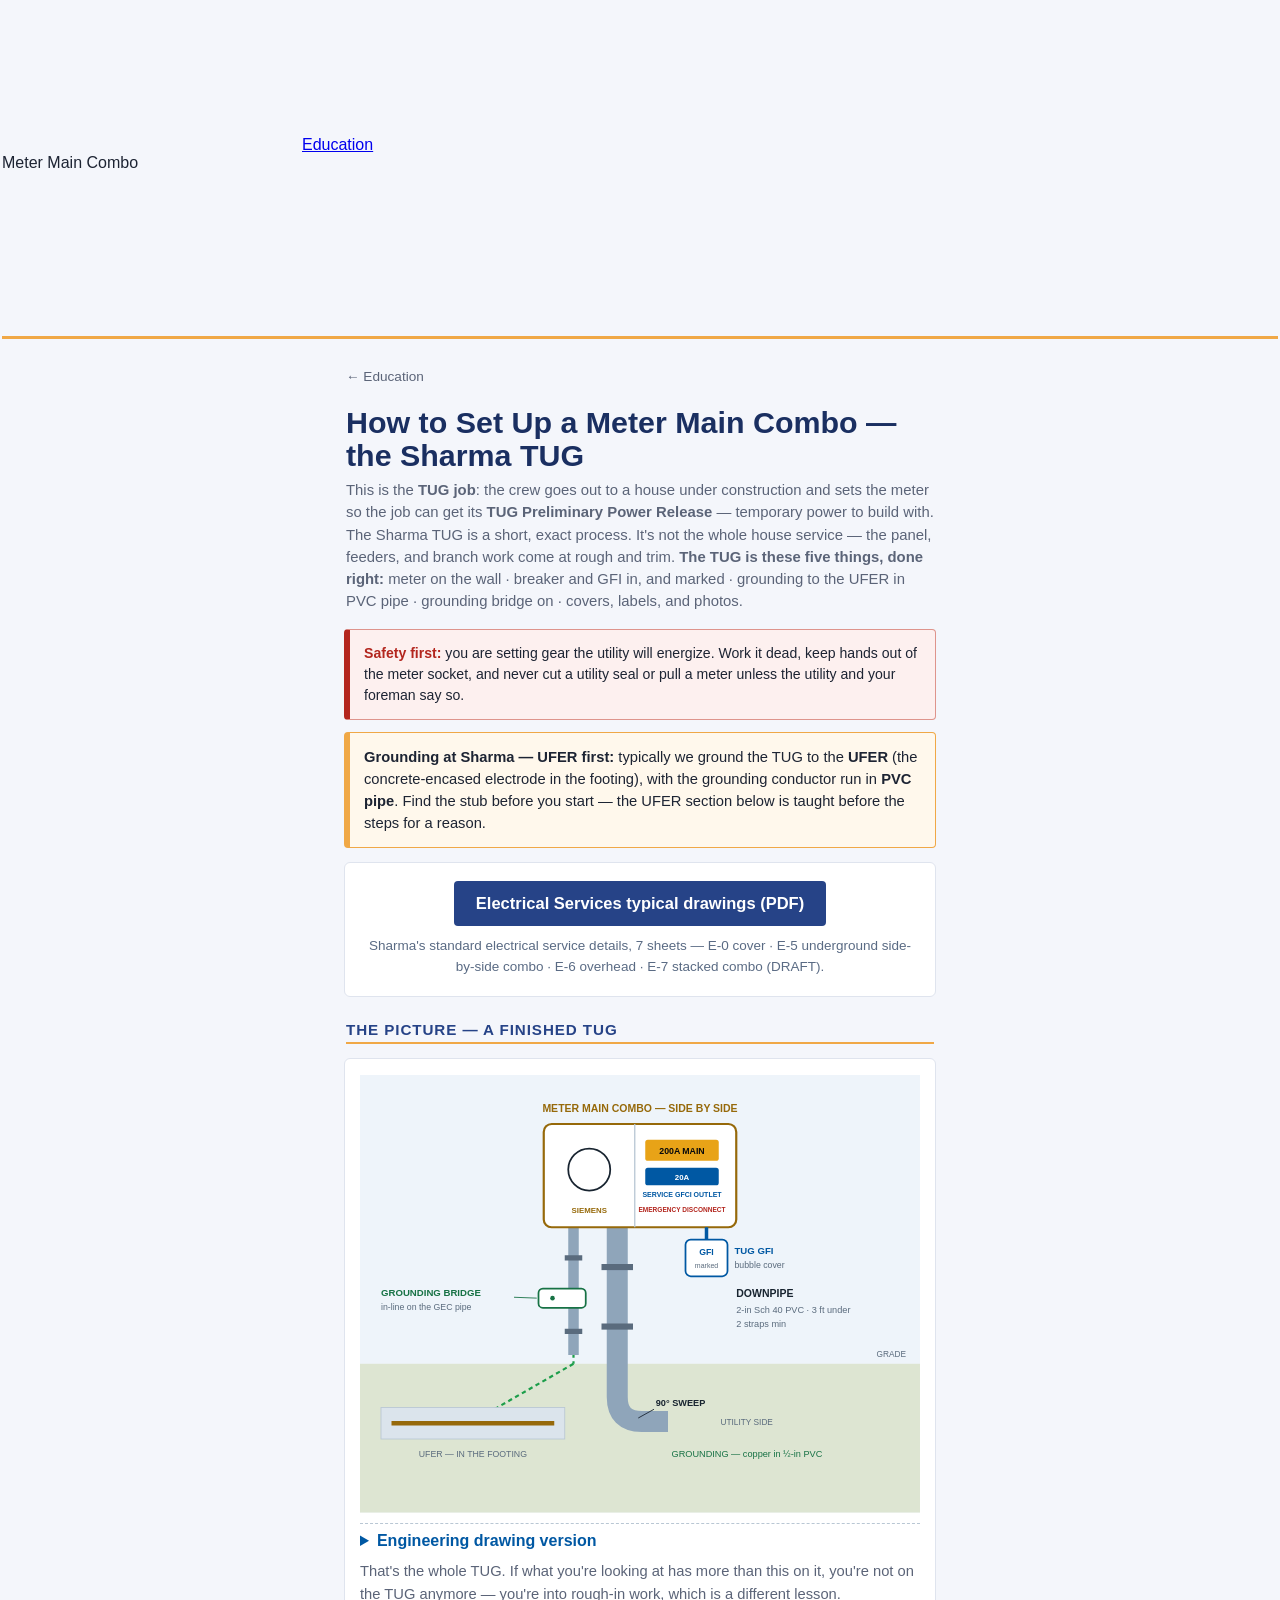
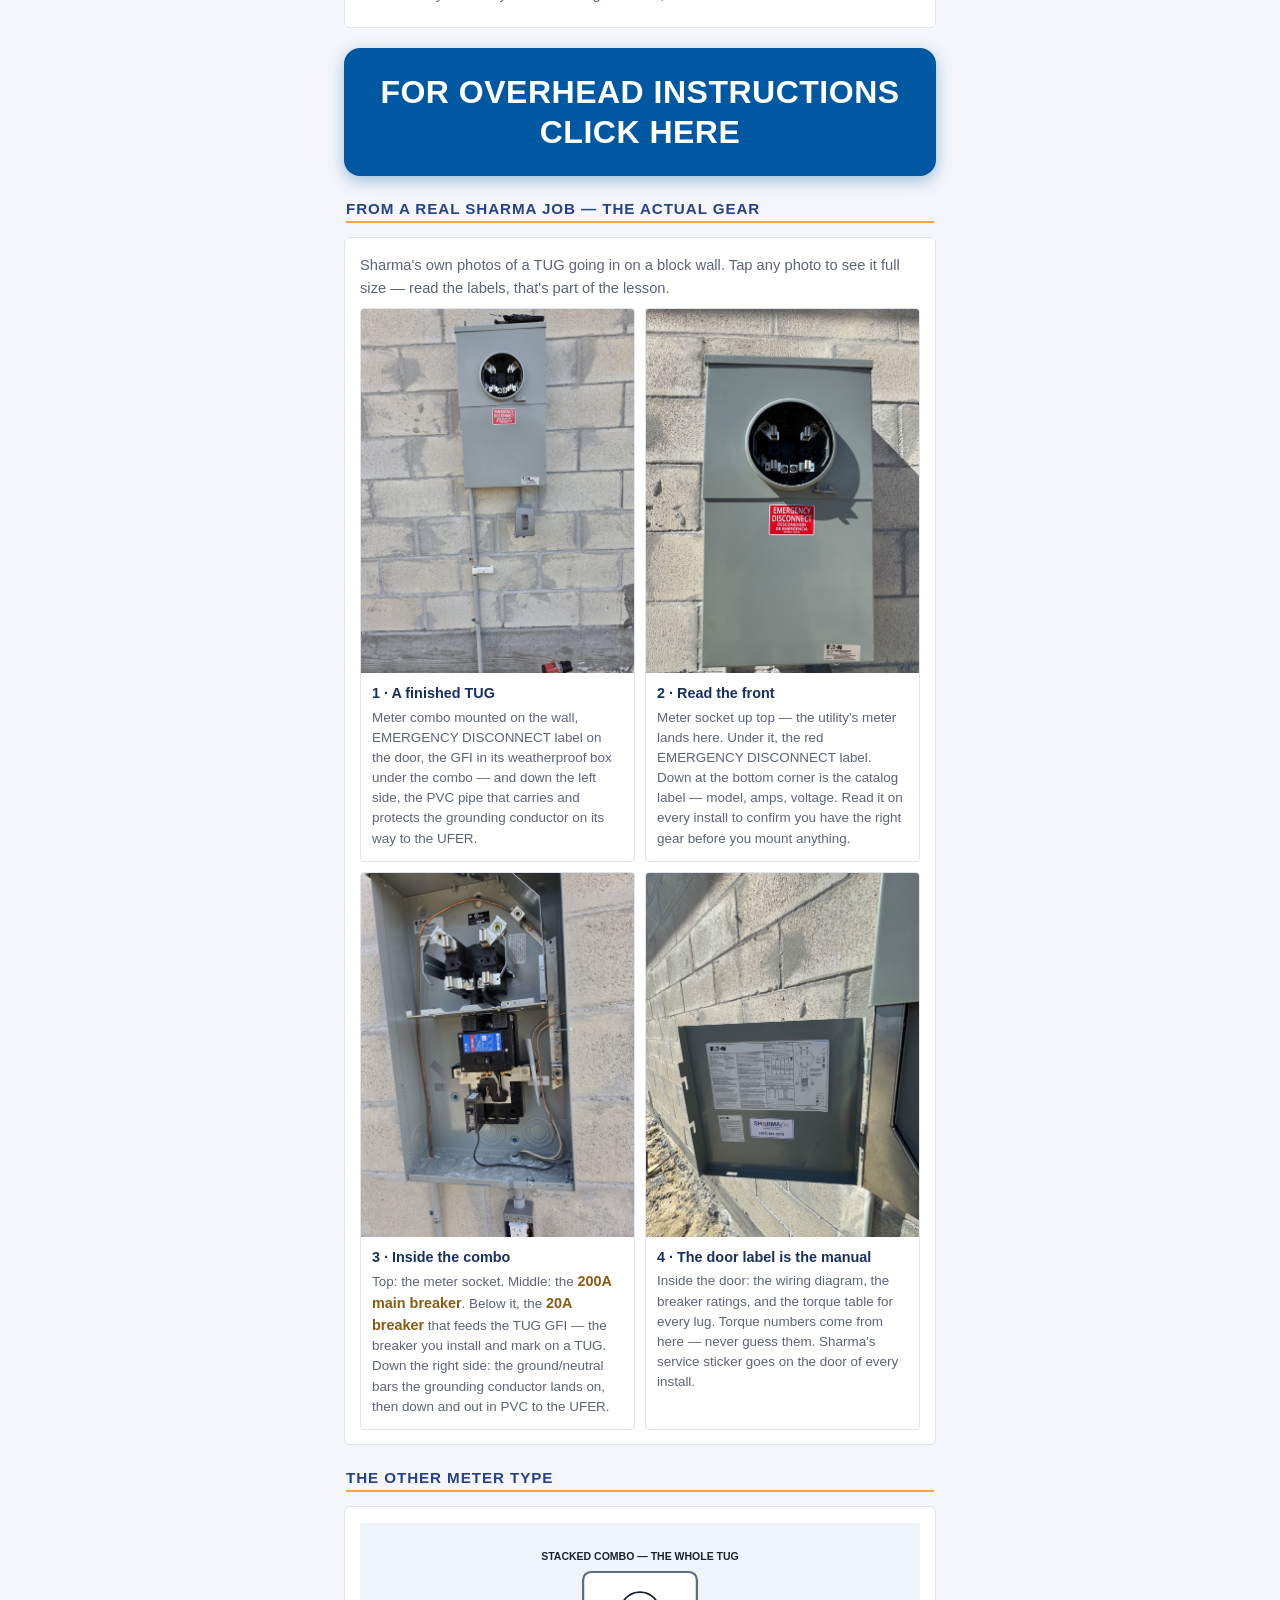
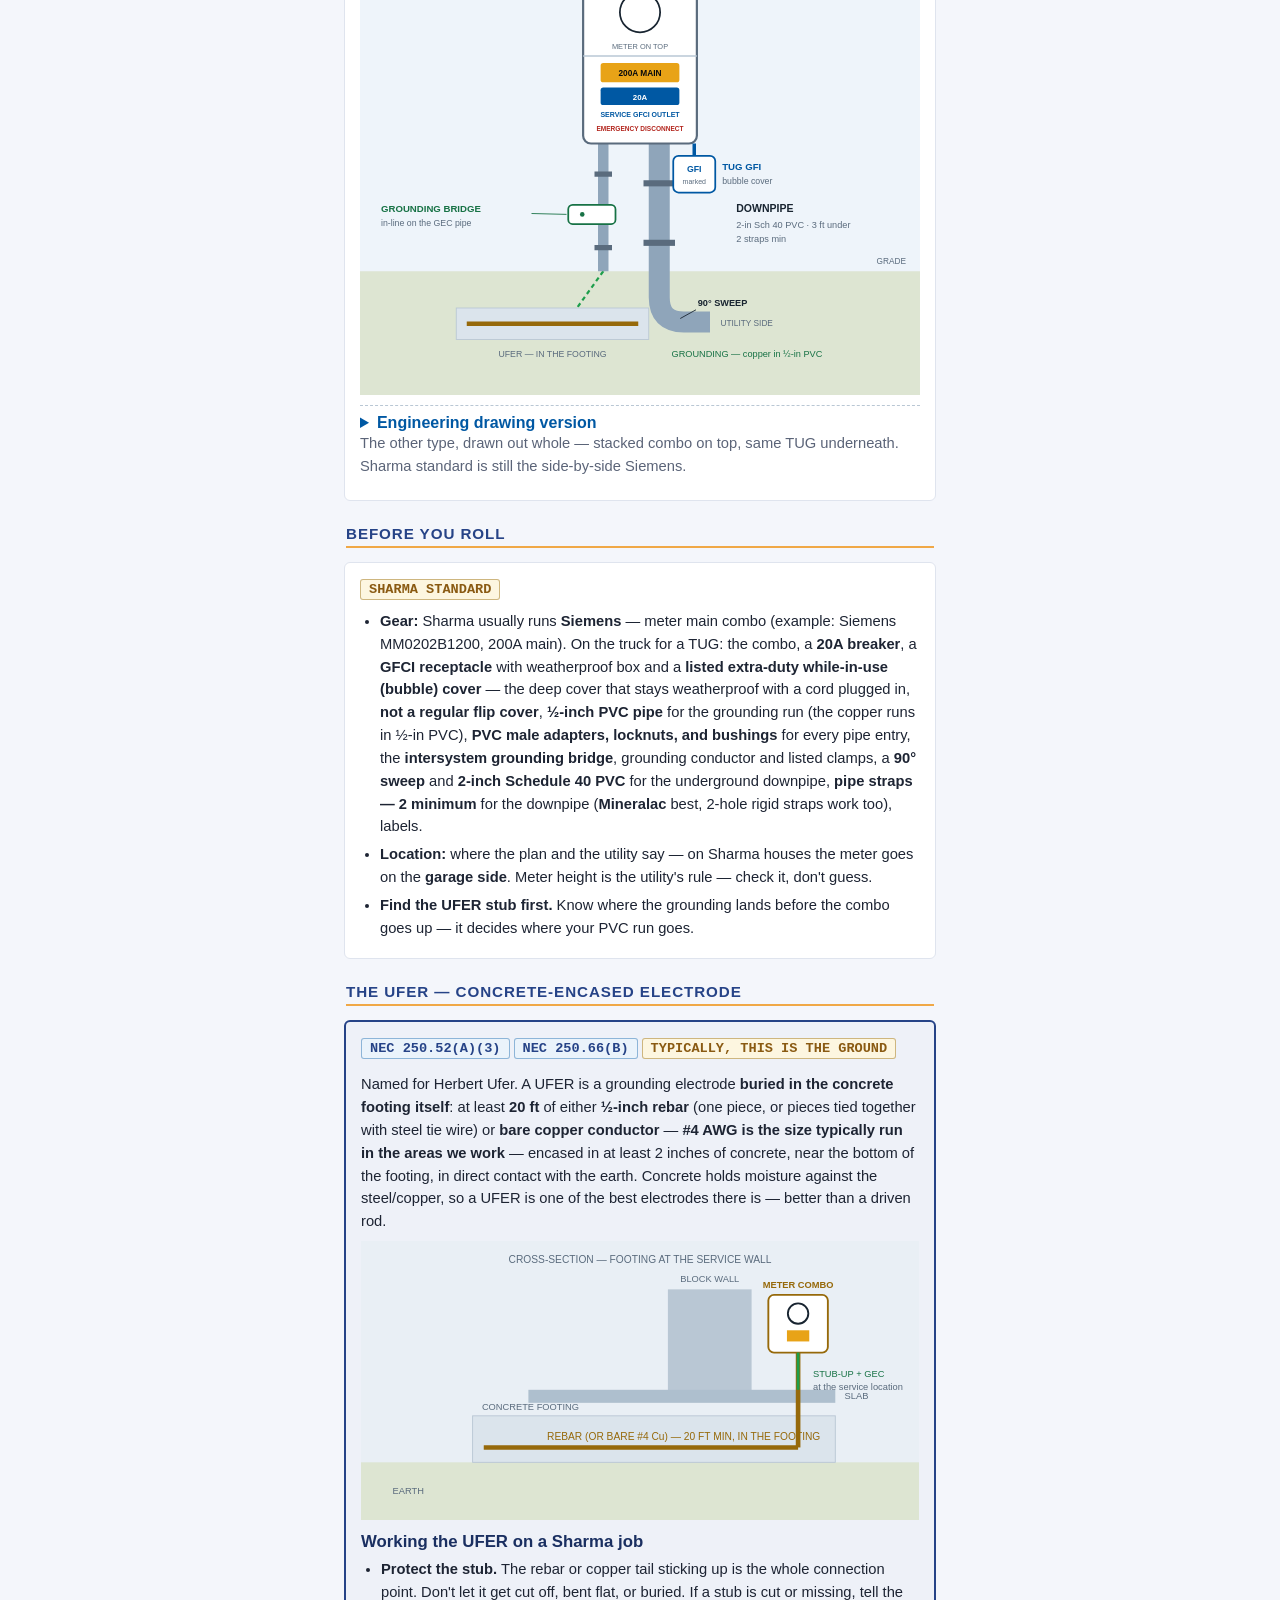
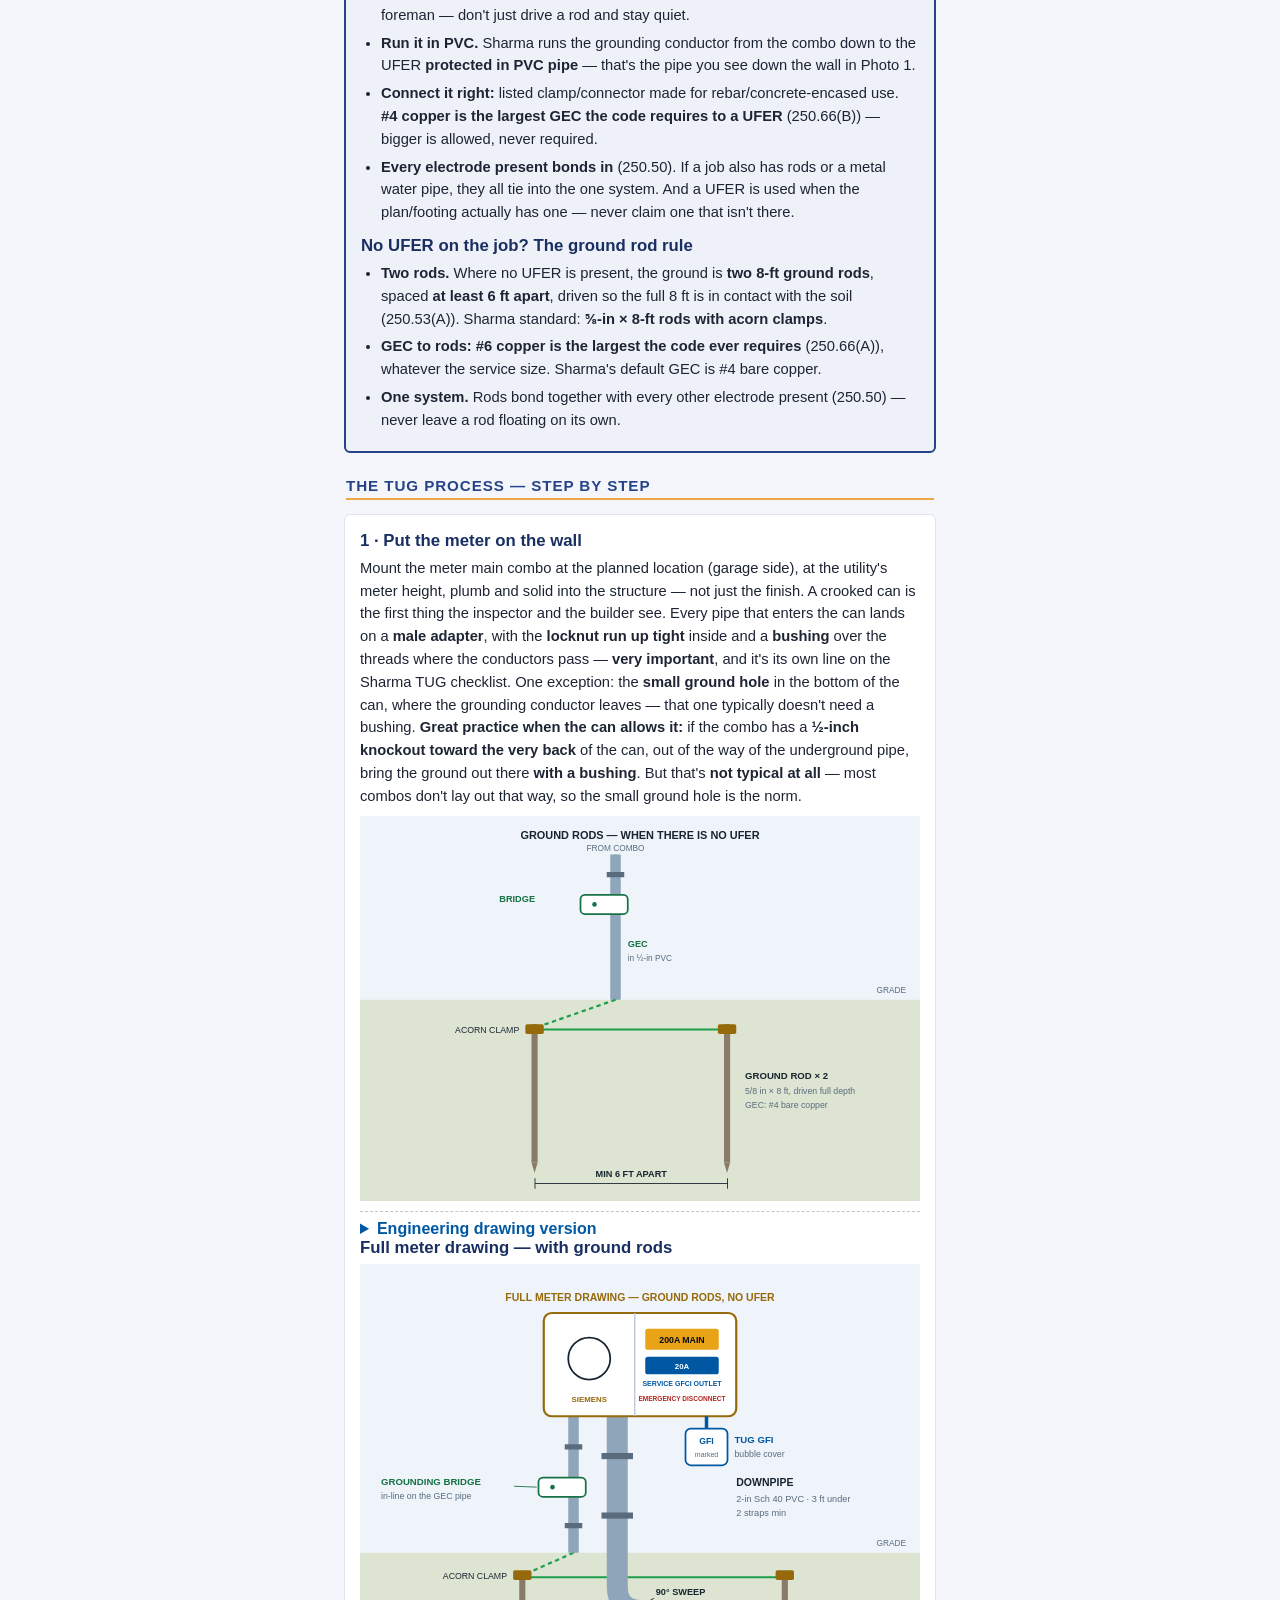
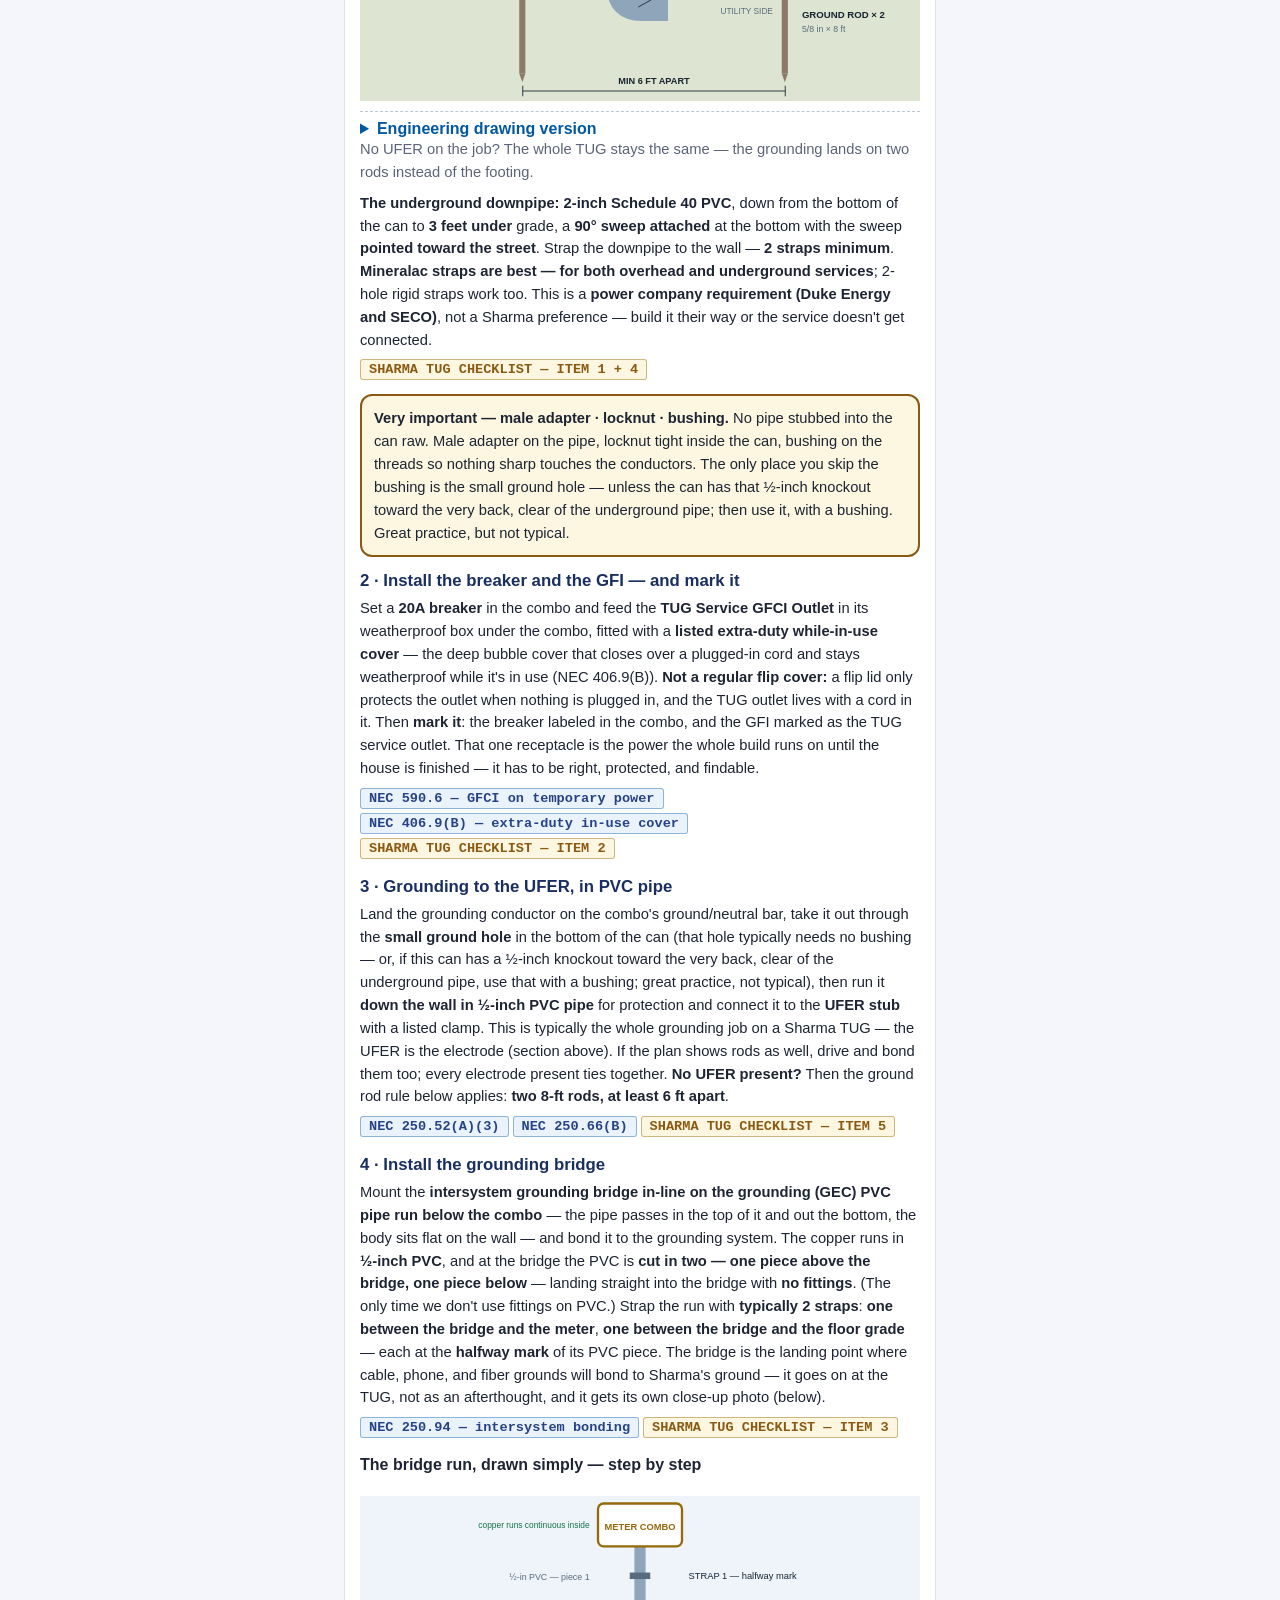
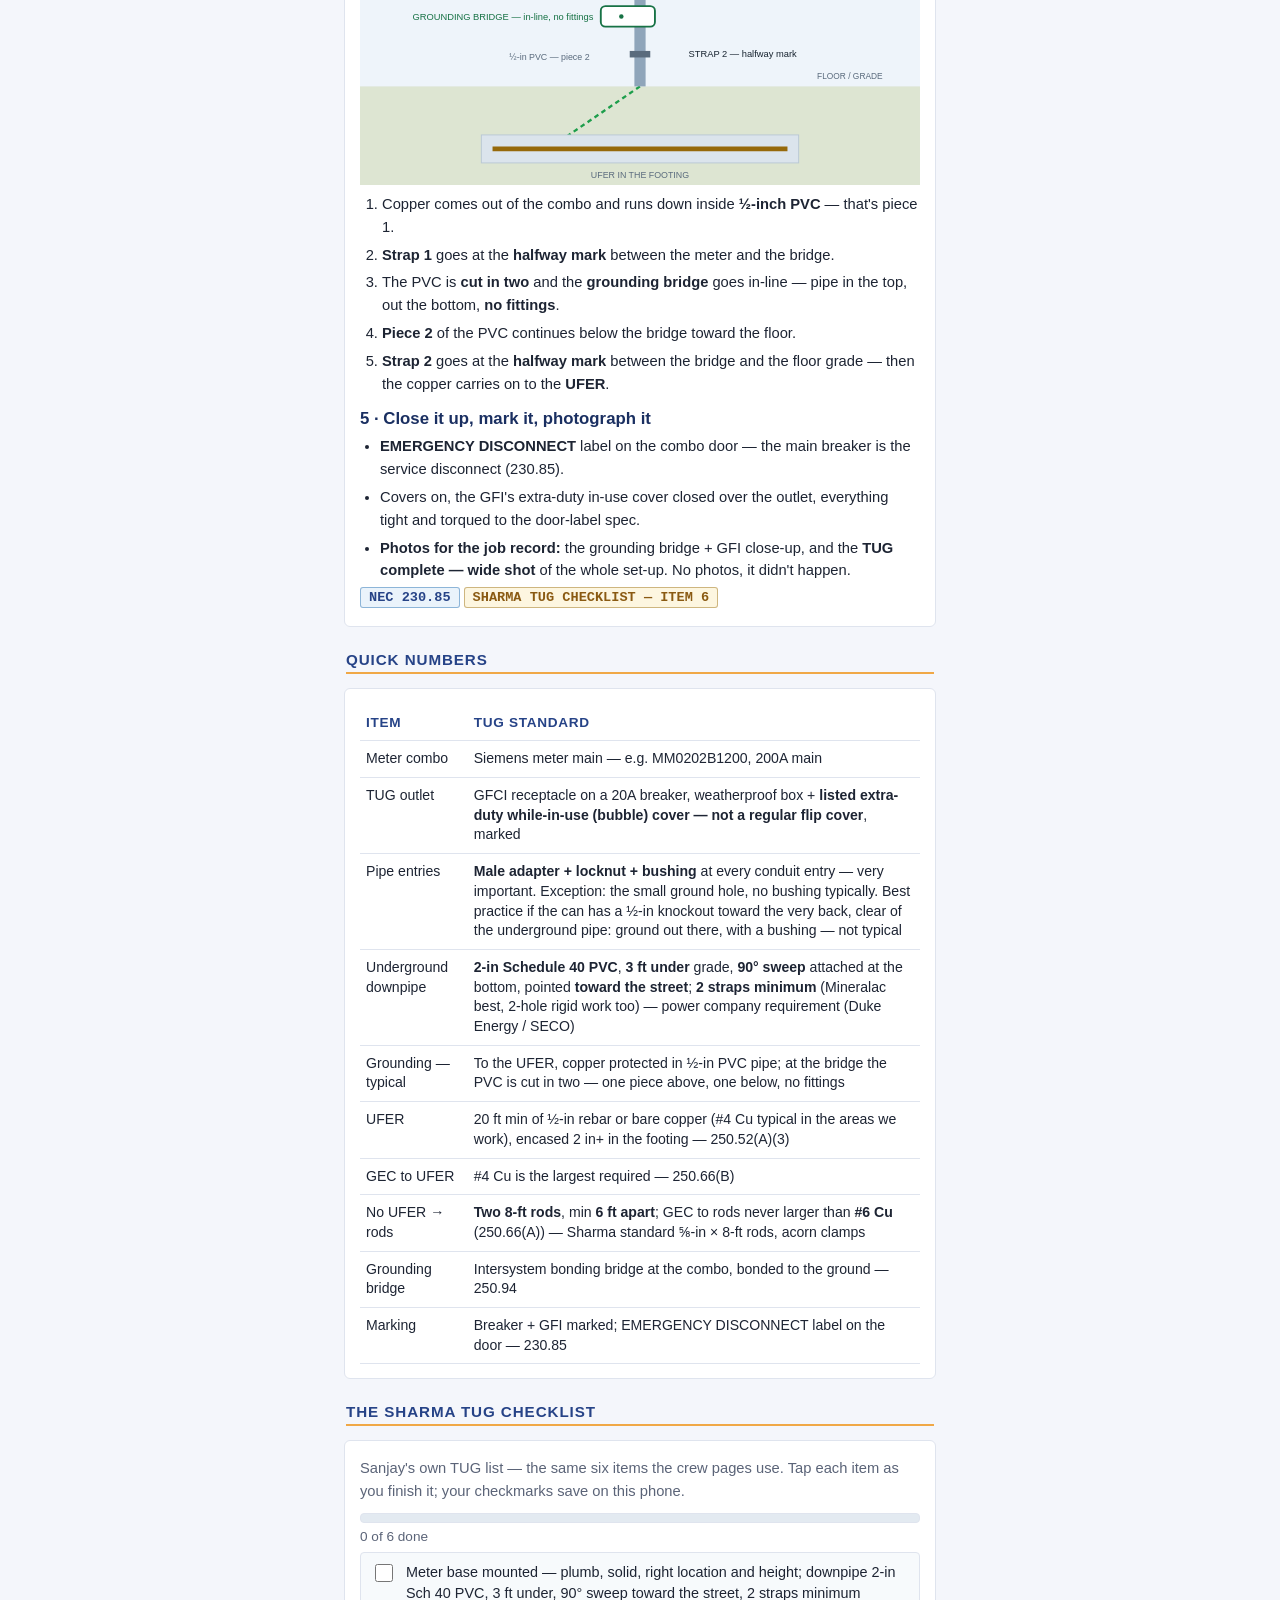
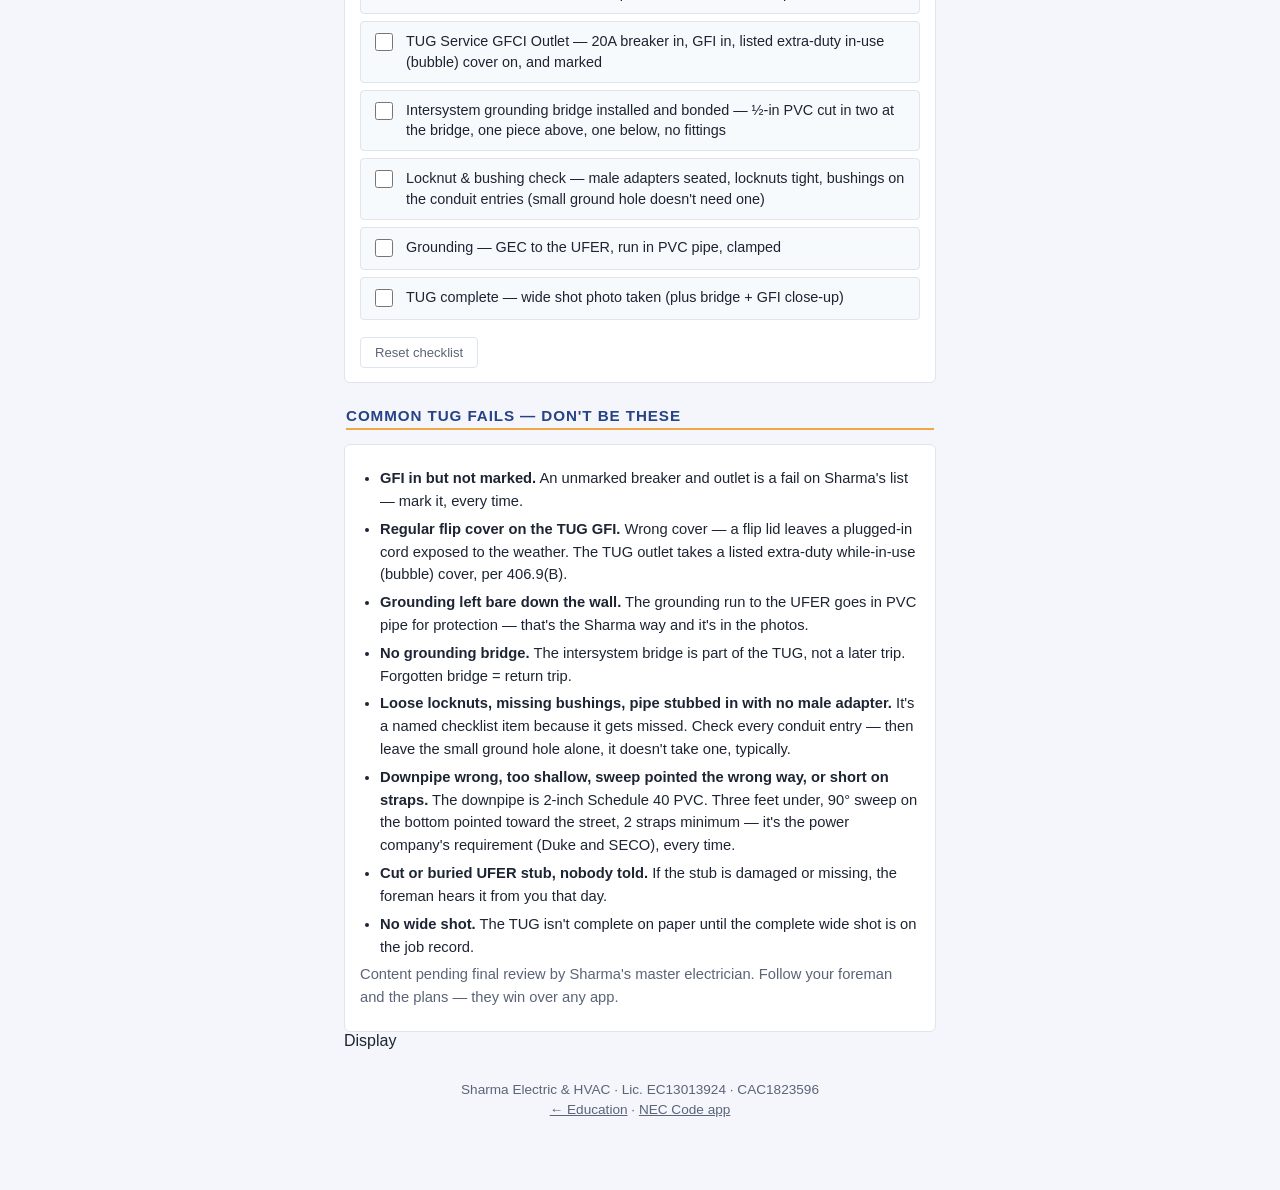
==== commit 4082acfa: "Round 2 (Steve review + kit v1.3): genuine dark scheme via Appearance switch (Display group on hub +" ====
--- a/docs/meter-main-combo/index.html
+++ b/docs/meter-main-combo/index.html
@@ -26,7 +26,7 @@
     .back { display: inline-block; color: var(--muted); text-decoration: none; font-size: 0.85rem; margin: 2px 2px 12px; }
     header { display: flex; align-items: center; gap: 12px; margin: 0 2px 4px; }
     header img { height: 42px; width: auto; background: #fff; border: 1px solid var(--line); border-radius: 6px; padding: 4px 6px; }
-    header .k { font-size: 0.68rem; font-weight: 750; letter-spacing: 0.09em; text-transform: uppercase; color: var(--gold); }
+    header .k { font-size: 0.85rem; font-weight: 750; letter-spacing: 0.09em; text-transform: uppercase; color: var(--gold); }
     h1 { margin: 10px 2px 6px; font-size: 1.55rem; font-weight: 760; letter-spacing: -0.02em; line-height: 1.15; }
     .sub { margin: 0 2px; color: var(--muted); font-size: 0.93rem; line-height: 1.5; }
     .warn { margin: 16px 0 0; padding: 13px 14px; border: 1px solid rgba(192,57,43,0.5);
@@ -37,7 +37,7 @@
     .card { margin-top: 14px; padding: 16px 15px 14px; background: var(--panel);
       border: 1px solid var(--line); border-radius: 6px; box-shadow: none; }
     .card.highlight { border: 2px solid var(--blue); background: #eaf3fb; }
-    h2 { margin: 24px 2px 6px; font-size: 0.8rem; font-weight: 750; letter-spacing: 0.09em;
+    h2 { margin: 24px 2px 6px; font-size: 0.85rem; font-weight: 750; letter-spacing: 0.09em;
       text-transform: uppercase; color: var(--blue); }
     h3 { margin: 0 0 6px; font-size: 1.05rem; font-weight: 700; }
     p, li { font-size: 0.92rem; line-height: 1.55; }
@@ -45,9 +45,9 @@
     ul, ol { margin: 6px 0 4px; padding-left: 20px; }
     li { margin-bottom: 5px; }
     .muted { color: var(--muted); }
-    .nec { display: inline-block; font-size: 0.7rem; font-weight: 700; letter-spacing: 0.04em;
+    .nec { display: inline-block; font-size: 0.85rem; font-weight: 700; letter-spacing: 0.04em;
       color: var(--blue); background: #eaf3fb; border: 1px solid rgba(0,88,163,0.4); border-radius: 4px; padding: 2px 8px; margin: 0 4px 4px 0; }
-    .sharma { display: inline-block; font-size: 0.7rem; font-weight: 700; letter-spacing: 0.04em;
+    .sharma { display: inline-block; font-size: 0.85rem; font-weight: 700; letter-spacing: 0.04em;
       color: var(--gold-2); background: #fdf6e0; border: 1px solid rgba(150,105,10,0.45); border-radius: 4px; padding: 2px 8px; margin: 0 4px 4px 0; }
     .diagram { width: 100%; height: auto; display: block; }
     .gallery { display: grid; grid-template-columns: 1fr 1fr; gap: 10px; }
@@ -58,7 +58,7 @@
     figcaption b { color: var(--text); display: block; margin-bottom: 3px; font-size: 0.9rem; }
     .bar { height: 10px; background: #e3eaf1; border: 1px solid var(--line); border-radius: 4px; overflow: hidden; margin: 10px 0 4px; }
     .bar i { display: block; height: 100%; width: 0%; background: var(--blue); transition: width .25s; }
-    .pct { font-size: 0.8rem; color: var(--muted); }
+    .pct { font-size: 0.85rem; color: var(--muted); }
     label.chk { display: flex; gap: 10px; align-items: flex-start; padding: 9px 10px; margin: 7px 0;
       background: #f7fafc; border: 1px solid var(--line); border-radius: 6px; font-size: 0.9rem; line-height: 1.45; cursor: pointer; }
     label.chk input { margin-top: 2px; width: 18px; height: 18px; accent-color: var(--green); flex: none; }
@@ -67,12 +67,14 @@
       border-radius: 4px; padding: 7px 14px; font: inherit; font-size: 0.82rem; cursor: pointer; }
     table { width: 100%; border-collapse: collapse; font-size: 0.88rem; }
     td, th { text-align: left; padding: 8px 6px; border-bottom: 1px solid var(--line); vertical-align: top; line-height: 1.4; }
-    th { color: var(--gold-2); font-size: 0.76rem; letter-spacing: 0.05em; text-transform: uppercase; }
-    footer { margin: 30px 2px 0; color: var(--muted); font-size: 0.72rem; text-align: center; line-height: 1.5; }
+    th { color: var(--gold-2); font-size: 0.85rem; letter-spacing: 0.05em; text-transform: uppercase; }
+    footer { margin: 30px 2px 0; color: var(--muted); font-size: 0.85rem; text-align: center; line-height: 1.5; }
     footer a { color: var(--muted); }
   </style>
   <link rel="stylesheet" href="../brand.css?v=1">
 <meta name="theme-color" content="#264387">
+<script>(function(){try{if(localStorage.getItem("sk-scheme")==="dark"){var d=document.documentElement;d.setAttribute("data-scheme","dark");var m=document.querySelector('meta[name="theme-color"]');if(m)m.content=d.getAttribute("data-theme")==="track"?"#1C1C1E":"#1a2f61"}}catch(e){}})()</script>
+<meta name="color-scheme" content="light">
 <meta name="apple-mobile-web-app-capable" content="yes">
 <meta name="mobile-web-app-capable" content="yes">
 <meta name="apple-mobile-web-app-status-bar-style" content="black-translucent">
@@ -676,6 +678,7 @@
       <p class="muted">Content pending final review by Sharma's master electrician. Follow your foreman and the plans — they win over any app.</p>
     </div>
 
+    <div class="sk-section-title"><span>Display</span></div><div class="sk-list" id="appearance"></div>
     <footer>
       Sharma Electric &amp; HVAC · Lic. EC13013924 · CAC1823596<br>
       <a href="../">← Education</a> · <a href="https://sharmaelechvac.github.io/sharma-nec-code/">NEC Code app</a>
@@ -711,8 +714,11 @@
 /* Sharma kit v1.2 adapter: service worker + bottom tab bar wired to this app's
    existing tab buttons. No data, links or behaviour change. */
 (function(){
-  function reg(){ if (window.SK && SK.registerSW) { try { SK.registerSW("../sw.js"); } catch(e){} } }
+  function reg(){ if ("serviceWorker" in navigator && (location.protocol === "https:" || location.hostname === "localhost")) { try { navigator.serviceWorker.register("../sw.js", { scope: "/sharma-education/" }).catch(function(){}); } catch(e){} } }
   if (document.readyState === "complete") reg(); else addEventListener("load", reg);
+  var ap = document.getElementById("appearance");
+  function mt(){ if (ap && window.SK && SK.scheme) SK.scheme.mountToggle(ap); }
+  if (window.SK) mt(); else addEventListener("load", mt);
   var tabs = document.querySelectorAll(".sk-tab[data-sk-view]");
   if (!tabs.length) return;
   function sync(){
--- a/docs/brand.css
+++ b/docs/brand.css
@@ -1,15 +1,14 @@
-@import url('https://fonts.googleapis.com/css2?family=Barlow+Semi+Condensed:wght@600;700&family=Inter:wght@400;600;700&family=IBM+Plex+Mono:wght@600&display=swap');
 /* Sharma brand layer (2026-11-15, Mark Cuban / Design). Loaded after each page's own <style>. */
 :root{--bg:#f4f6fb;--panel:#fff;--panel-2:#fff;--line:#dfe4ee;--gold:#8a5a12;--gold-2:#8a5a12;--blue:#264387;--navy:#1a2f61;--brand-gold:#F0A846;--text:#1d2433;--muted:#5b6478;--green:#1f7a3e;--red:#b3261e}
-html,body{font-family:'Inter',Arial,sans-serif;background:var(--bg)}
+html,body{font-family:-apple-system,'Segoe UI',Roboto,Arial,sans-serif;background:var(--bg)}
 body{background:var(--bg)}
-h1,.t,h3,figcaption b{font-family:'Barlow Semi Condensed','Arial Narrow',Arial,sans-serif;font-weight:700;letter-spacing:0;color:var(--navy)}
+h1,.t,h3,figcaption b{font-family:-apple-system,'Segoe UI',Roboto,Arial,sans-serif;font-weight:700;letter-spacing:0;color:var(--navy)}
 h1{font-size:1.9rem;line-height:1.1}
-h2{font-family:'Barlow Semi Condensed',Arial,sans-serif;font-weight:700;font-size:.95rem;letter-spacing:.06em;color:var(--blue);border-bottom:2px solid var(--brand-gold);padding-bottom:4px}
+h2{font-family:-apple-system,'Segoe UI',Roboto,Arial,sans-serif;font-weight:700;font-size:.95rem;letter-spacing:.06em;color:var(--blue);border-bottom:2px solid var(--brand-gold);padding-bottom:4px}
 header{border-bottom:3px solid var(--brand-gold);padding-bottom:10px;margin-bottom:10px}
 header img{height:36px;background:none;border:0;border-radius:0;padding:0}
 header p{color:var(--muted)}
-header .k{color:var(--blue);font-family:'Barlow Semi Condensed',Arial,sans-serif;font-size:.85rem;letter-spacing:.06em}
+header .k{color:var(--blue);font-family:-apple-system,'Segoe UI',Roboto,Arial,sans-serif;font-size:.85rem;letter-spacing:.06em}
 .badge{background:none;border:0;border-radius:0;padding:0;margin:8px 2px 0;color:var(--muted);font-weight:600;letter-spacing:.06em}
 a.card,.card{border-radius:6px;box-shadow:none;border:1px solid var(--line)}
 a.card:hover{border-color:var(--blue)}
@@ -20,11 +19,23 @@
 .open{border-radius:4px;background:var(--blue);font-weight:700;padding:10px 16px;font-size:.95rem}
 .hub-photo{margin:14px 0 4px;border:1px solid var(--line);border-radius:6px;overflow:hidden;background:#fff}
 .hub-photo img{display:block;width:100%;height:220px;object-fit:cover}
-.hub-photo figcaption{padding:8px 11px;font-size:.8rem;color:var(--muted)}
+.hub-photo figcaption{padding:8px 11px;font-size:.85rem;color:var(--muted)}
 .warn,.highlight-banner,figure,label.chk,.reset,.bar{border-radius:4px}
 .warn{border-left:6px solid var(--red)}
 .highlight-banner{background:#fff8ec;border:1px solid var(--brand-gold);border-left:6px solid var(--brand-gold)}
-.nec,.sharma{border-radius:3px;font-family:'IBM Plex Mono',ui-monospace,monospace;font-weight:600;letter-spacing:0}
+.nec,.sharma{border-radius:3px;font-family:ui-monospace,'SF Mono',Menlo,monospace;font-weight:600;letter-spacing:0}
 .bar i{background:var(--green)}
 th{color:var(--blue)}
 .pdf-btn{display:inline-block;background:#264387;color:#fff;font-weight:700;font-size:16.5px;text-decoration:none;padding:13px 22px;border-radius:4px}
+
+/* Round 2 (Steve review + kit v1.3): genuine dark scheme, Appearance-switch only. */
+[data-scheme="dark"]{--bg:#000;--panel:#1C1C1E;--panel-2:#2C2C2E;--line:#3A4459;--gold:#D9A44A;--gold-2:#D9A44A;--blue:#7FA8F0;--navy:#E8EDF7;--text:#F2F4F8;--muted:#A7B0C0;--green:#4ADE80;--red:#FF8A80}
+[data-scheme="dark"] body{background:var(--bg);color:var(--text)}
+[data-scheme="dark"] .warn{background:#2A1717}
+[data-scheme="dark"] .highlight-banner,[data-scheme="dark"] .sharma{background:#2A2110;color:var(--text)}
+[data-scheme="dark"] figure,[data-scheme="dark"] header img,[data-scheme="dark"] .hub-photo{background:#1C1C1E}
+[data-scheme="dark"] label.chk{background:#1C1C1E;color:var(--text)}
+[data-scheme="dark"] .card.highlight{background:#14273F}
+[data-scheme="dark"] .nec{background:#14273F;color:#C9D9F2}
+[data-scheme="dark"] .bar{background:#2C2C2E}
+[data-scheme="dark"] .open{color:#fff}
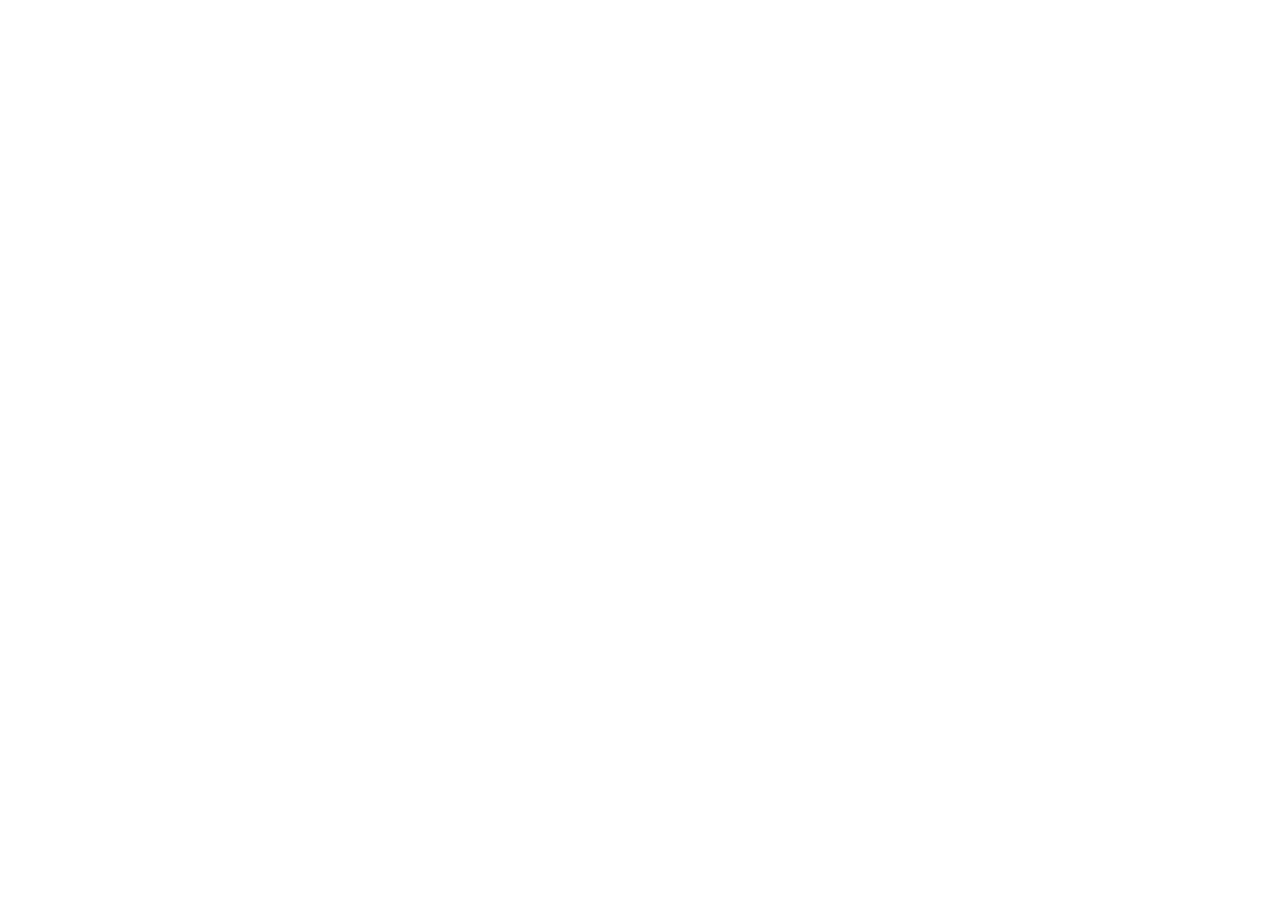
==== commit 85829bc4: "Redirect into Sharma Training (Lean App 6 of 7 consolidation)" ====
--- a/docs/meter-main-combo/index.html
+++ b/docs/meter-main-combo/index.html
@@ -1,744 +1,8 @@
-<!doctype html>
-<html lang="en" class="sk" data-scheme="light">
-<head>
-  <meta charset="utf-8">
-  <meta name="viewport" content="width=device-width, initial-scale=1, viewport-fit=cover">
-  <meta name="robots" content="noindex, nofollow, noarchive">
-  <meta name="color-scheme" content="light">
-  <meta name="theme-color" content="#f2f5f8">
-  <meta name="apple-mobile-web-app-capable" content="yes">
-  <meta name="apple-mobile-web-app-status-bar-style" content="default">
-  <title>How to Set Up a Meter Main Combo — The Sharma TUG · Sharma Education</title>
-  <link rel="icon" href="logo.png">
-  <link rel="apple-touch-icon" href="logo.png">
-  <style>
-    :root {
-      --bg: #f4f6fb; --panel: #ffffff; --line: #dfe4ee;
-      --gold: #8a5a12; --gold-2: #8a5a12; --blue: #264387; --green: #1d9e4b;
-      --text: #1d2433; --muted: #5b6478; --red: #c0392b;
-    }
-    * { box-sizing: border-box; -webkit-tap-highlight-color: transparent; }
-    html, body { margin: 0; background: var(--bg); color: var(--text);
-      font-family: "Segoe UI", "Helvetica Neue", ui-sans-serif, system-ui, sans-serif;
-      -webkit-font-smoothing: antialiased; }
-    body { background: var(--bg); min-height: 100dvh; }
-    .wrap { max-width: 620px; margin: 0 auto; padding: 18px 14px 36px; }
-    .back { display: inline-block; color: var(--muted); text-decoration: none; font-size: 0.85rem; margin: 2px 2px 12px; }
-    header { display: flex; align-items: center; gap: 12px; margin: 0 2px 4px; }
-    header img { height: 42px; width: auto; background: #fff; border: 1px solid var(--line); border-radius: 6px; padding: 4px 6px; }
-    header .k { font-size: 0.85rem; font-weight: 750; letter-spacing: 0.09em; text-transform: uppercase; color: var(--gold); }
-    h1 { margin: 10px 2px 6px; font-size: 1.55rem; font-weight: 760; letter-spacing: -0.02em; line-height: 1.15; }
-    .sub { margin: 0 2px; color: var(--muted); font-size: 0.93rem; line-height: 1.5; }
-    .warn { margin: 16px 0 0; padding: 13px 14px; border: 1px solid rgba(192,57,43,0.5);
-      background: #fdf0ef; border-radius: 6px; font-size: 0.88rem; line-height: 1.5; }
-    .warn b { color: #b3261e; }
-    .highlight-banner { margin: 12px 0 0; padding: 13px 14px; border: 2px solid var(--gold);
-      background: #fdf6e0; border-radius: 6px; font-size: 0.92rem; line-height: 1.5; }
-    .card { margin-top: 14px; padding: 16px 15px 14px; background: var(--panel);
-      border: 1px solid var(--line); border-radius: 6px; box-shadow: none; }
-    .card.highlight { border: 2px solid var(--blue); background: #eaf3fb; }
-    h2 { margin: 24px 2px 6px; font-size: 0.85rem; font-weight: 750; letter-spacing: 0.09em;
-      text-transform: uppercase; color: var(--blue); }
-    h3 { margin: 0 0 6px; font-size: 1.05rem; font-weight: 700; }
-    p, li { font-size: 0.92rem; line-height: 1.55; }
-    p { margin: 0 0 8px; }
-    ul, ol { margin: 6px 0 4px; padding-left: 20px; }
-    li { margin-bottom: 5px; }
-    .muted { color: var(--muted); }
-    .nec { display: inline-block; font-size: 0.85rem; font-weight: 700; letter-spacing: 0.04em;
-      color: var(--blue); background: #eaf3fb; border: 1px solid rgba(0,88,163,0.4); border-radius: 4px; padding: 2px 8px; margin: 0 4px 4px 0; }
-    .sharma { display: inline-block; font-size: 0.85rem; font-weight: 700; letter-spacing: 0.04em;
-      color: var(--gold-2); background: #fdf6e0; border: 1px solid rgba(150,105,10,0.45); border-radius: 4px; padding: 2px 8px; margin: 0 4px 4px 0; }
-    .diagram { width: 100%; height: auto; display: block; }
-    .gallery { display: grid; grid-template-columns: 1fr 1fr; gap: 10px; }
-    @media (max-width: 480px) { .gallery { grid-template-columns: 1fr; } }
-    figure { margin: 0; background: #ffffff; border: 1px solid var(--line); border-radius: 6px; overflow: hidden; }
-    figure img { width: 100%; height: auto; display: block; }
-    figcaption { padding: 10px 11px 12px; font-size: 0.84rem; line-height: 1.5; color: var(--muted); }
-    figcaption b { color: var(--text); display: block; margin-bottom: 3px; font-size: 0.9rem; }
-    .bar { height: 10px; background: #e3eaf1; border: 1px solid var(--line); border-radius: 4px; overflow: hidden; margin: 10px 0 4px; }
-    .bar i { display: block; height: 100%; width: 0%; background: var(--blue); transition: width .25s; }
-    .pct { font-size: 0.85rem; color: var(--muted); }
-    label.chk { display: flex; gap: 10px; align-items: flex-start; padding: 9px 10px; margin: 7px 0;
-      background: #f7fafc; border: 1px solid var(--line); border-radius: 6px; font-size: 0.9rem; line-height: 1.45; cursor: pointer; }
-    label.chk input { margin-top: 2px; width: 18px; height: 18px; accent-color: var(--green); flex: none; }
-    label.chk.done span { color: var(--muted); text-decoration: line-through; }
-    .reset { margin-top: 10px; background: none; border: 1px solid var(--line); color: var(--muted);
-      border-radius: 4px; padding: 7px 14px; font: inherit; font-size: 0.82rem; cursor: pointer; }
-    table { width: 100%; border-collapse: collapse; font-size: 0.88rem; }
-    td, th { text-align: left; padding: 8px 6px; border-bottom: 1px solid var(--line); vertical-align: top; line-height: 1.4; }
-    th { color: var(--gold-2); font-size: 0.85rem; letter-spacing: 0.05em; text-transform: uppercase; }
-    footer { margin: 30px 2px 0; color: var(--muted); font-size: 0.85rem; text-align: center; line-height: 1.5; }
-    footer a { color: var(--muted); }
-  </style>
-  <link rel="stylesheet" href="../brand.css?v=1">
-<meta name="theme-color" content="#264387">
-<script>(function(){try{if(localStorage.getItem("sk-scheme")==="dark"){var d=document.documentElement;d.setAttribute("data-scheme","dark");var m=document.querySelector('meta[name="theme-color"]');if(m)m.content=d.getAttribute("data-theme")==="track"?"#1C1C1E":"#1a2f61"}}catch(e){}})()</script>
-<meta name="color-scheme" content="light">
-<meta name="apple-mobile-web-app-capable" content="yes">
-<meta name="mobile-web-app-capable" content="yes">
-<meta name="apple-mobile-web-app-status-bar-style" content="black-translucent">
-<link rel="manifest" href="../manifest.webmanifest">
-<link rel="apple-touch-icon" href="https://sharma-kit.sharma-crew.workers.dev/assets/apple-touch-icon.png">
-<link rel="icon" type="image/png" sizes="32x32" href="https://sharma-kit.sharma-crew.workers.dev/assets/favicon-32.png">
-<link rel="stylesheet" href="https://sharma-kit.sharma-crew.workers.dev/sharma-kit.css">
-<script src="https://sharma-kit.sharma-crew.workers.dev/sharma-kit.js" defer></script>
-<style>
-/* Sharma kit bridge: kit header replaces the page's own banner header; lesson layout untouched. */
-header:not(.sk-header){display:none!important}
-.sk-header{z-index:60}
-body.sk{padding-bottom:calc(env(safe-area-inset-bottom,0px) + 24px)}
-</style>
-</head>
-<body class="sk">
-<header class="sk-header"><div class="sk-header__bar">
-  <div class="sk-header__lead"><a class="sk-header__btn sk-header__back" href="../"><svg class="sk-icon"><use href="#i-chevron-left"/></svg>Education</a></div>
-  <div class="sk-header__title">Meter Main Combo</div>
-  <div class="sk-header__trail"><a class="sk-header__btn" href="tel:+14078819076" aria-label="Call Sharma"><svg class="sk-icon"><use href="#i-phone"/></svg></a></div>
-</div></header>
-<div class="sk-offline"></div>
-  <div class="wrap">
-    <a class="back" href="../">← Education</a>
-    <header>
-      <img src="../sharma-logo.svg" alt="Sharma Electric &amp; HVAC">
-      <div><span class="k">Sharma Education · Field How-To</span></div>
-    </header>
-
-    <h1>How to Set Up a Meter Main Combo — the Sharma TUG</h1>
-    <p class="sub">This is the <b>TUG job</b>: the crew goes out to a house under construction and sets the meter so the job can get its <b>TUG Preliminary Power Release</b> — temporary power to build with. The Sharma TUG is a short, exact process. It's not the whole house service — the panel, feeders, and branch work come at rough and trim. <b>The TUG is these five things, done right:</b> meter on the wall · breaker and GFI in, and marked · grounding to the UFER in PVC pipe · grounding bridge on · covers, labels, and photos.</p>
-
-    <div class="warn"><b>Safety first:</b> you are setting gear the utility will energize. Work it dead, keep hands out of the meter socket, and never cut a utility seal or pull a meter unless the utility and your foreman say so.</div>
-
-    <div class="highlight-banner"><b>Grounding at Sharma — UFER first:</b> typically we ground the TUG to the <b>UFER</b> (the concrete-encased electrode in the footing), with the grounding conductor run in <b>PVC pipe</b>. Find the stub before you start — the UFER section below is taught before the steps for a reason.</div>
-
-    <div class="card" style="text-align:center;padding:18px 16px">
-      <a href="typical-details-e0-e7.pdf" download class="pdf-btn">Electrical Services typical drawings (PDF)</a>
-      <p style="margin:10px 0 0;font-size:13.5px;color:#5a6b84">Sharma's standard electrical service details, 7 sheets — E-0 cover · E-5 underground side-by-side combo · E-6 overhead · E-7 stacked combo (DRAFT).</p>
-    </div>
-
-    <h2>The picture — a finished TUG</h2>
-    <div class="card">
-      <svg class="diagram" role="img" aria-label="Underground TUG with the Siemens side-by-side combo; the 20A breaker is marked as the service GFCI outlet breaker" viewBox="0 0 640 500" font-family="sans-serif">
-  <rect x="0" y="0" width="640" height="500" fill="#eef4fa"/>
-  <rect x="0" y="330" width="640" height="170" fill="#dde5d2"/>
-  <line x1="244" y1="174" x2="244" y2="330" stroke="#1d9e4b" stroke-width="2.5" stroke-dasharray="5 4"/>
-  <path d="M244 330 L150 384" fill="none" stroke="#1d9e4b" stroke-width="2.5" stroke-dasharray="5 4"/>
-  <rect x="238" y="174" width="12" height="70" fill="#8fa5ba"/>
-  <rect x="238" y="266" width="12" height="54" fill="#8fa5ba"/>
-  <rect x="234" y="206" width="20" height="6" fill="#5a6b7d"/>
-  <rect x="234" y="290" width="20" height="6" fill="#5a6b7d"/>
-  <rect x="204" y="244" width="54" height="22" rx="5" fill="#ffffff" stroke="#177245" stroke-width="2"/>
-  <circle cx="220" cy="255" r="2.6" fill="#177245"/>
-  <text x="24" y="252" fill="#177245" font-size="11" font-weight="bold">GROUNDING BRIDGE</text>
-  <text x="24" y="268" fill="#5a6b7d" font-size="10">in-line on the GEC pipe</text>
-  <line x1="176" y1="254" x2="202" y2="255" stroke="#177245" stroke-width="1"/>
-  <path d="M294 174 V368 Q294 396 322 396 H352" fill="none" stroke="#8fa5ba" stroke-width="24"/>
-  <rect x="276" y="216" width="36" height="7" fill="#5a6b7d"/>
-  <rect x="276" y="284" width="36" height="7" fill="#5a6b7d"/>
-  <rect x="210" y="56" width="220" height="118" rx="9" fill="#ffffff" stroke="#96690a" stroke-width="2.5"/>
-  <line x1="314" y1="56" x2="314" y2="174" stroke="#b9c7d4" stroke-width="1.5"/>
-  <circle cx="262" cy="108" r="24" fill="none" stroke="#182430" stroke-width="2"/>
-  <text x="262" y="158" fill="#96690a" font-size="9" font-weight="bold" text-anchor="middle">SIEMENS</text>
-  <rect x="326" y="74" width="84" height="24" rx="3" fill="#e8a317"/>
-  <text x="368" y="90" fill="#07090d" font-size="10" font-weight="bold" text-anchor="middle">200A MAIN</text>
-  <rect x="326" y="106" width="84" height="20" rx="3" fill="#0058a3"/>
-  <text x="368" y="120" fill="#ffffff" font-size="9" font-weight="bold" text-anchor="middle">20A</text>
-  
-  <text x="368" y="139" fill="#0058a3" font-size="8" font-weight="bold" text-anchor="middle">SERVICE GFCI OUTLET</text>
-  <text x="368" y="157" fill="#b3261e" font-size="7.5" font-weight="bold" text-anchor="middle">EMERGENCY DISCONNECT</text>
-  <text x="320" y="42" fill="#96690a" font-size="12" font-weight="bold" text-anchor="middle">METER MAIN COMBO — SIDE BY SIDE</text>
-  <line x1="396" y1="174" x2="396" y2="188" stroke="#0058a3" stroke-width="4"/>
-  <rect x="372" y="188" width="48" height="42" rx="6" fill="#ffffff" stroke="#0058a3" stroke-width="2"/>
-  <text x="396" y="206" fill="#0058a3" font-size="10" font-weight="bold" text-anchor="middle">GFI</text>
-  <text x="396" y="220" fill="#5a6b7d" font-size="8" text-anchor="middle">marked</text>
-  <text x="428" y="204" fill="#0058a3" font-size="11" font-weight="bold">TUG GFI</text>
-  <text x="428" y="220" fill="#5a6b7d" font-size="10">bubble cover</text>
-  <text x="430" y="254" fill="#182430" font-size="12" font-weight="bold">DOWNPIPE</text>
-  <text x="430" y="272" fill="#5a6b7d" font-size="10.5">2-in Sch 40 PVC · 3 ft under</text>
-  <text x="430" y="288" fill="#5a6b7d" font-size="10.5">2 straps min</text>
-  <text x="338" y="378" fill="#182430" font-size="10.5" font-weight="bold">90° SWEEP</text>
-  <line x1="336" y1="382" x2="318" y2="392" stroke="#182430" stroke-width="1"/>
-  <text x="412" y="400" fill="#5a6b7d" font-size="9.5">UTILITY SIDE</text>
-  <text x="624" y="322" fill="#5a6b7d" font-size="9.5" text-anchor="end">GRADE</text>
-  <rect x="24" y="380" width="210" height="36" fill="#dbe4ec" stroke="#b9c7d4"/>
-  <line x1="36" y1="398" x2="222" y2="398" stroke="#96690a" stroke-width="5"/>
-  <text x="129" y="436" fill="#5a6b7d" font-size="10" text-anchor="middle">UFER — IN THE FOOTING</text>
-  <text x="356" y="436" fill="#177245" font-size="10.5">GROUNDING — copper in ½-in PVC</text>
-</svg>
-<details style="margin-top:10px;border-top:1px dashed #b9c7d4;padding-top:8px"><summary style="cursor:pointer;color:#0058a3;font-weight:700">Engineering drawing version</summary>
-<svg class="diagram" role="img" aria-label="Engineering drawing: underground TUG" viewBox="0 0 640 552" font-family="monospace">
-  <rect x="0" y="0" width="640" height="500" fill="#ffffff"/>
-  <rect x="0" y="330" width="640" height="170" fill="#ffffff"/>
-  <line x1="244" y1="174" x2="244" y2="330" stroke="#000000" stroke-width="2.5" stroke-dasharray="5 4"/>
-  <path d="M244 330 L150 384" fill="none" stroke="#000000" stroke-width="2.5" stroke-dasharray="5 4"/>
-  <rect x="238" y="174" width="12" height="70" fill="#ffffff" stroke="#000000" stroke-width="1.2"/>
-  <rect x="238" y="266" width="12" height="54" fill="#ffffff" stroke="#000000" stroke-width="1.2"/>
-  <rect x="234" y="206" width="20" height="6" fill="#ffffff" stroke="#000000" stroke-width="1.2"/>
-  <rect x="234" y="290" width="20" height="6" fill="#ffffff" stroke="#000000" stroke-width="1.2"/>
-  <rect x="204" y="244" width="54" height="22" rx="5" fill="#ffffff" stroke="#000000" stroke-width="2"/>
-  <circle cx="220" cy="255" r="2.6" fill="#ffffff" stroke="#000000" stroke-width="1.2"/>
-  <text x="24" y="252" fill="#000000" font-size="11" font-weight="bold">GROUNDING BRIDGE</text>
-  <text x="24" y="268" fill="#000000" font-size="10">in-line on the GEC pipe</text>
-  <line x1="176" y1="254" x2="202" y2="255" stroke="#000000" stroke-width="1"/>
-  <path d="M294 174 V368 Q294 396 322 396 H352" fill="none" stroke="#555555" stroke-width="24"/>
-  <rect x="276" y="216" width="36" height="7" fill="#ffffff" stroke="#000000" stroke-width="1.2"/>
-  <rect x="276" y="284" width="36" height="7" fill="#ffffff" stroke="#000000" stroke-width="1.2"/>
-  <rect x="210" y="56" width="220" height="118" rx="9" fill="#ffffff" stroke="#000000" stroke-width="2.5"/>
-  <line x1="314" y1="56" x2="314" y2="174" stroke="#000000" stroke-width="1.5"/>
-  <circle cx="262" cy="108" r="24" fill="none" stroke="#000000" stroke-width="2"/>
-  <text x="262" y="158" fill="#000000" font-size="9" font-weight="bold" text-anchor="middle">SIEMENS</text>
-  <rect x="326" y="74" width="84" height="24" rx="3" fill="#ffffff" stroke="#000000" stroke-width="1.2"/>
-  <text x="368" y="90" fill="#000000" font-size="10" font-weight="bold" text-anchor="middle">200A MAIN</text>
-  <rect x="326" y="106" width="84" height="20" rx="3" fill="#ffffff" stroke="#000000" stroke-width="1.2"/>
-  <text x="368" y="120" fill="#000000" font-size="9" font-weight="bold" text-anchor="middle">20A</text>
-  
-  <text x="368" y="139" fill="#000000" font-size="8" font-weight="bold" text-anchor="middle">SERVICE GFCI OUTLET</text>
-  <text x="368" y="157" fill="#000000" font-size="7.5" font-weight="bold" text-anchor="middle">EMERGENCY DISCONNECT</text>
-  <text x="320" y="42" fill="#000000" font-size="12" font-weight="bold" text-anchor="middle">METER MAIN COMBO — SIDE BY SIDE</text>
-  <line x1="396" y1="174" x2="396" y2="188" stroke="#000000" stroke-width="4"/>
-  <rect x="372" y="188" width="48" height="42" rx="6" fill="#ffffff" stroke="#000000" stroke-width="2"/>
-  <text x="396" y="206" fill="#000000" font-size="10" font-weight="bold" text-anchor="middle">GFI</text>
-  <text x="396" y="220" fill="#000000" font-size="8" text-anchor="middle">marked</text>
-  <text x="428" y="204" fill="#000000" font-size="11" font-weight="bold">TUG GFI</text>
-  <text x="428" y="220" fill="#000000" font-size="10">bubble cover</text>
-  <text x="430" y="254" fill="#000000" font-size="12" font-weight="bold">DOWNPIPE</text>
-  <text x="430" y="272" fill="#000000" font-size="10.5">2-in Sch 40 PVC · 3 ft under</text>
-  <text x="430" y="288" fill="#000000" font-size="10.5">2 straps min</text>
-  <text x="338" y="378" fill="#000000" font-size="10.5" font-weight="bold">90° SWEEP</text>
-  <line x1="336" y1="382" x2="318" y2="392" stroke="#000000" stroke-width="1"/>
-  <text x="412" y="400" fill="#000000" font-size="9.5">UTILITY SIDE</text>
-  <text x="16" y="322" fill="#000000" font-size="9.5">GRADE</text>
-  <rect x="24" y="380" width="210" height="36" fill="#ffffff" stroke="#000000"/>
-  <line x1="36" y1="398" x2="222" y2="398" stroke="#000000" stroke-width="5"/>
-  <text x="129" y="436" fill="#000000" font-size="10" text-anchor="middle">UFER — IN THE FOOTING</text>
-  <text x="356" y="436" fill="#000000" font-size="10.5">GROUNDING — copper in ½-in PVC</text>
-<line x1="8" y1="330" x2="632" y2="330" stroke="#000000" stroke-width="1.5"/><line x1="616" y1="330" x2="616" y2="396" stroke="#000000" stroke-width="1"/><line x1="610" y1="330" x2="622" y2="330" stroke="#000000" stroke-width="1"/><line x1="610" y1="396" x2="622" y2="396" stroke="#000000" stroke-width="1"/><text transform="rotate(-90 604 363)" x="604" y="363" fill="#000000" font-size="10" text-anchor="middle">3 FT UNDER GRADE</text><rect x="5" y="5" width="630" height="490" fill="none" stroke="#000000" stroke-width="1.5"/><rect x="5" y="506" width="630" height="40" fill="none" stroke="#000000" stroke-width="1.5"/><line x1="268" y1="506" x2="268" y2="546" stroke="#000000" stroke-width="1"/><line x1="473" y1="506" x2="473" y2="546" stroke="#000000" stroke-width="1"/><text x="16" y="531" fill="#000000" font-size="11" font-weight="bold">SHARMA ELECTRIC &amp; HVAC</text><text x="280" y="531" fill="#000000" font-size="11">UNDERGROUND TUG</text><text x="485" y="531" fill="#000000" font-size="11">SCALE: NTS</text></svg>
-</details>
-      <p class="muted" style="margin-top:10px">That's the whole TUG. If what you're looking at has more than this on it, you're not on the TUG anymore — you're into rough-in work, which is a different lesson.</p>
-    </div>
-
-    <a href="../overhead/" style="display:block;text-align:center;background:#0058a3;color:#ffffff;font-weight:800;font-size:clamp(21px,6vw,32px);letter-spacing:.5px;line-height:1.25;padding:24px 16px;border-radius:16px;text-decoration:none;margin:20px 0 6px;box-shadow:0 5px 16px rgba(0,88,163,.35)">FOR OVERHEAD INSTRUCTIONS CLICK HERE</a>
-    <h2>From a real Sharma job — the actual gear</h2>
-    <div class="card">
-      <p class="muted">Sharma's own photos of a TUG going in on a block wall. Tap any photo to see it full size — read the labels, that's part of the lesson.</p>
-      <div class="gallery">
-        <figure>
-          <a href="photo-finished.jpg"><img src="photo-finished.jpg" alt="Finished meter main combo mounted on a block wall with a GFCI receptacle below it and the grounding conductor in PVC pipe down the wall" loading="lazy"></a>
-          <figcaption><b>1 · A finished TUG</b>Meter combo mounted on the wall, EMERGENCY DISCONNECT label on the door, the GFI in its weatherproof box under the combo — and down the left side, the PVC pipe that carries and protects the grounding conductor on its way to the UFER.</figcaption>
-        </figure>
-        <figure>
-          <a href="photo-front.jpg"><img src="photo-front.jpg" alt="Close-up of the meter socket and Emergency Disconnect label, with the unit catalog label" loading="lazy"></a>
-          <figcaption><b>2 · Read the front</b>Meter socket up top — the utility's meter lands here. Under it, the red EMERGENCY DISCONNECT label. Down at the bottom corner is the catalog label — model, amps, voltage. Read it on every install to confirm you have the right gear before you mount anything.</figcaption>
-        </figure>
-        <figure>
-          <a href="photo-inside.jpg"><img src="photo-inside.jpg" alt="Inside the meter main combo: meter socket, 200 amp main breaker, 20 amp branch breaker, ground and neutral bars, bare copper grounding conductor" loading="lazy"></a>
-          <figcaption><b>3 · Inside the combo</b>Top: the meter socket. Middle: the <b style="display:inline;color:var(--gold-2)">200A main breaker</b>. Below it, the <b style="display:inline;color:var(--gold-2)">20A breaker</b> that feeds the TUG GFI — the breaker you install and mark on a TUG. Down the right side: the ground/neutral bars the grounding conductor lands on, then down and out in PVC to the UFER.</figcaption>
-        </figure>
-        <figure>
-          <a href="photo-door-label.jpg"><img src="photo-door-label.jpg" alt="Inside of the combo door showing the manufacturer wiring diagram and torque table, plus the Sharma Electric and HVAC sticker" loading="lazy"></a>
-          <figcaption><b>4 · The door label is the manual</b>Inside the door: the wiring diagram, the breaker ratings, and the torque table for every lug. Torque numbers come from here — never guess them. Sharma's service sticker goes on the door of every install.</figcaption>
-        </figure>
-      </div>
-    </div>
-
-    <h2>The other meter type</h2>
-<div class="card">
-<svg class="diagram" role="img" aria-label="The other meter type drawn out whole: stacked combo with the full TUG underneath" viewBox="0 0 640 540" font-family="sans-serif">
-  <rect x="0" y="0" width="640" height="540" fill="#eef4fa"/>
-  <rect x="0" y="398" width="640" height="142" fill="#dde5d2"/>
-  <line x1="278" y1="252" x2="278" y2="398" stroke="#1d9e4b" stroke-width="2.5" stroke-dasharray="5 4"/>
-  <path d="M278 398 L245 444" fill="none" stroke="#1d9e4b" stroke-width="2.5" stroke-dasharray="5 4"/>
-  <rect x="272" y="252" width="12" height="70" fill="#8fa5ba"/>
-  <rect x="272" y="344" width="12" height="54" fill="#8fa5ba"/>
-  <rect x="268" y="284" width="20" height="6" fill="#5a6b7d"/>
-  <rect x="268" y="368" width="20" height="6" fill="#5a6b7d"/>
-  <rect x="238" y="322" width="54" height="22" rx="5" fill="#ffffff" stroke="#177245" stroke-width="2"/>
-  <circle cx="254" cy="333" r="2.6" fill="#177245"/>
-  <text x="24" y="330" fill="#177245" font-size="11" font-weight="bold">GROUNDING BRIDGE</text>
-  <text x="24" y="346" fill="#5a6b7d" font-size="10">in-line on the GEC pipe</text>
-  <line x1="196" y1="332" x2="236" y2="333" stroke="#177245" stroke-width="1"/>
-  <path d="M342 252 V428 Q342 456 370 456 H400" fill="none" stroke="#8fa5ba" stroke-width="24"/>
-  <rect x="324" y="294" width="36" height="7" fill="#5a6b7d"/>
-  <rect x="324" y="362" width="36" height="7" fill="#5a6b7d"/>
-  <rect x="255" y="56" width="130" height="196" rx="9" fill="#ffffff" stroke="#5a6b7d" stroke-width="2.5"/>
-  <circle cx="320" cy="102" r="23" fill="none" stroke="#182430" stroke-width="2"/>
-  <text x="320" y="144" fill="#5a6b7d" font-size="8.5" text-anchor="middle">METER ON TOP</text>
-  <line x1="255" y1="152" x2="385" y2="152" stroke="#b9c7d4" stroke-width="1.5"/>
-  <rect x="275" y="160" width="90" height="22" rx="3" fill="#e8a317"/>
-  <text x="320" y="175" fill="#07090d" font-size="9.5" font-weight="bold" text-anchor="middle">200A MAIN</text>
-  <rect x="275" y="188" width="90" height="20" rx="3" fill="#0058a3"/>
-  <text x="320" y="202" fill="#ffffff" font-size="9" font-weight="bold" text-anchor="middle">20A</text>
-  <text x="320" y="222" fill="#0058a3" font-size="8" font-weight="bold" text-anchor="middle">SERVICE GFCI OUTLET</text>
-  <text x="320" y="238" fill="#b3261e" font-size="7.5" font-weight="bold" text-anchor="middle">EMERGENCY DISCONNECT</text>
-  <text x="320" y="42" fill="#182430" font-size="12" font-weight="bold" text-anchor="middle">STACKED COMBO — THE WHOLE TUG</text>
-  <line x1="382" y1="252" x2="382" y2="266" stroke="#0058a3" stroke-width="4"/>
-  <rect x="358" y="266" width="48" height="42" rx="6" fill="#ffffff" stroke="#0058a3" stroke-width="2"/>
-  <text x="382" y="284" fill="#0058a3" font-size="10" font-weight="bold" text-anchor="middle">GFI</text>
-  <text x="382" y="298" fill="#5a6b7d" font-size="8" text-anchor="middle">marked</text>
-  <text x="414" y="282" fill="#0058a3" font-size="11" font-weight="bold">TUG GFI</text>
-  <text x="414" y="298" fill="#5a6b7d" font-size="10">bubble cover</text>
-  <text x="430" y="330" fill="#182430" font-size="12" font-weight="bold">DOWNPIPE</text>
-  <text x="430" y="348" fill="#5a6b7d" font-size="10.5">2-in Sch 40 PVC · 3 ft under</text>
-  <text x="430" y="364" fill="#5a6b7d" font-size="10.5">2 straps min</text>
-  <text x="386" y="438" fill="#182430" font-size="10.5" font-weight="bold">90° SWEEP</text>
-  <line x1="384" y1="442" x2="366" y2="452" stroke="#182430" stroke-width="1"/>
-  <text x="412" y="460" fill="#5a6b7d" font-size="9.5">UTILITY SIDE</text>
-  <text x="624" y="390" fill="#5a6b7d" font-size="9.5" text-anchor="end">GRADE</text>
-  <rect x="110" y="440" width="220" height="36" fill="#dbe4ec" stroke="#b9c7d4"/>
-  <line x1="122" y1="458" x2="318" y2="458" stroke="#96690a" stroke-width="5"/>
-  <text x="220" y="496" fill="#5a6b7d" font-size="10" text-anchor="middle">UFER — IN THE FOOTING</text>
-  <text x="356" y="496" fill="#177245" font-size="10.5">GROUNDING — copper in ½-in PVC</text>
-</svg>
-<details style="margin-top:10px;border-top:1px dashed #b9c7d4;padding-top:8px"><summary style="cursor:pointer;color:#0058a3;font-weight:700">Engineering drawing version</summary>
-<svg class="diagram" role="img" aria-label="Engineering drawing: stacked TUG" viewBox="0 0 640 592" font-family="monospace">
-  <rect x="0" y="0" width="640" height="540" fill="#ffffff"/>
-  <rect x="0" y="398" width="640" height="142" fill="#ffffff"/>
-  <line x1="278" y1="252" x2="278" y2="398" stroke="#000000" stroke-width="2.5" stroke-dasharray="5 4"/>
-  <path d="M278 398 L245 444" fill="none" stroke="#000000" stroke-width="2.5" stroke-dasharray="5 4"/>
-  <rect x="272" y="252" width="12" height="70" fill="#ffffff" stroke="#000000" stroke-width="1.2"/>
-  <rect x="272" y="344" width="12" height="54" fill="#ffffff" stroke="#000000" stroke-width="1.2"/>
-  <rect x="268" y="284" width="20" height="6" fill="#ffffff" stroke="#000000" stroke-width="1.2"/>
-  <rect x="268" y="368" width="20" height="6" fill="#ffffff" stroke="#000000" stroke-width="1.2"/>
-  <rect x="238" y="322" width="54" height="22" rx="5" fill="#ffffff" stroke="#000000" stroke-width="2"/>
-  <circle cx="254" cy="333" r="2.6" fill="#ffffff" stroke="#000000" stroke-width="1.2"/>
-  <text x="24" y="330" fill="#000000" font-size="11" font-weight="bold">GROUNDING BRIDGE</text>
-  <text x="24" y="346" fill="#000000" font-size="10">in-line on the GEC pipe</text>
-  <line x1="196" y1="332" x2="236" y2="333" stroke="#000000" stroke-width="1"/>
-  <path d="M342 252 V428 Q342 456 370 456 H400" fill="none" stroke="#555555" stroke-width="24"/>
-  <rect x="324" y="294" width="36" height="7" fill="#ffffff" stroke="#000000" stroke-width="1.2"/>
-  <rect x="324" y="362" width="36" height="7" fill="#ffffff" stroke="#000000" stroke-width="1.2"/>
-  <rect x="255" y="56" width="130" height="196" rx="9" fill="#ffffff" stroke="#000000" stroke-width="2.5"/>
-  <circle cx="320" cy="102" r="23" fill="none" stroke="#000000" stroke-width="2"/>
-  <text x="320" y="144" fill="#000000" font-size="8.5" text-anchor="middle">METER ON TOP</text>
-  <line x1="255" y1="152" x2="385" y2="152" stroke="#000000" stroke-width="1.5"/>
-  <rect x="275" y="160" width="90" height="22" rx="3" fill="#ffffff" stroke="#000000" stroke-width="1.2"/>
-  <text x="320" y="175" fill="#000000" font-size="9.5" font-weight="bold" text-anchor="middle">200A MAIN</text>
-  <rect x="275" y="188" width="90" height="20" rx="3" fill="#ffffff" stroke="#000000" stroke-width="1.2"/>
-  <text x="320" y="202" fill="#000000" font-size="9" font-weight="bold" text-anchor="middle">20A</text>
-  <text x="320" y="222" fill="#000000" font-size="8" font-weight="bold" text-anchor="middle">SERVICE GFCI OUTLET</text>
-  <text x="320" y="238" fill="#000000" font-size="7.5" font-weight="bold" text-anchor="middle">EMERGENCY DISCONNECT</text>
-  <text x="320" y="42" fill="#000000" font-size="12" font-weight="bold" text-anchor="middle">STACKED COMBO — THE WHOLE TUG</text>
-  <line x1="382" y1="252" x2="382" y2="266" stroke="#000000" stroke-width="4"/>
-  <rect x="358" y="266" width="48" height="42" rx="6" fill="#ffffff" stroke="#000000" stroke-width="2"/>
-  <text x="382" y="284" fill="#000000" font-size="10" font-weight="bold" text-anchor="middle">GFI</text>
-  <text x="382" y="298" fill="#000000" font-size="8" text-anchor="middle">marked</text>
-  <text x="414" y="282" fill="#000000" font-size="11" font-weight="bold">TUG GFI</text>
-  <text x="414" y="298" fill="#000000" font-size="10">bubble cover</text>
-  <text x="430" y="330" fill="#000000" font-size="12" font-weight="bold">DOWNPIPE</text>
-  <text x="430" y="348" fill="#000000" font-size="10.5">2-in Sch 40 PVC · 3 ft under</text>
-  <text x="430" y="364" fill="#000000" font-size="10.5">2 straps min</text>
-  <text x="386" y="438" fill="#000000" font-size="10.5" font-weight="bold">90° SWEEP</text>
-  <line x1="384" y1="442" x2="366" y2="452" stroke="#000000" stroke-width="1"/>
-  <text x="412" y="460" fill="#000000" font-size="9.5">UTILITY SIDE</text>
-  <text x="16" y="390" fill="#000000" font-size="9.5">GRADE</text>
-  <rect x="110" y="440" width="220" height="36" fill="#ffffff" stroke="#000000"/>
-  <line x1="122" y1="458" x2="318" y2="458" stroke="#000000" stroke-width="5"/>
-  <text x="220" y="496" fill="#000000" font-size="10" text-anchor="middle">UFER — IN THE FOOTING</text>
-  <text x="356" y="496" fill="#000000" font-size="10.5">GROUNDING — copper in ½-in PVC</text>
-<line x1="8" y1="398" x2="632" y2="398" stroke="#000000" stroke-width="1.5"/><line x1="616" y1="398" x2="616" y2="456" stroke="#000000" stroke-width="1"/><line x1="610" y1="398" x2="622" y2="398" stroke="#000000" stroke-width="1"/><line x1="610" y1="456" x2="622" y2="456" stroke="#000000" stroke-width="1"/><text transform="rotate(-90 604 427)" x="604" y="427" fill="#000000" font-size="10" text-anchor="middle">3 FT UNDER GRADE</text><rect x="5" y="5" width="630" height="530" fill="none" stroke="#000000" stroke-width="1.5"/><rect x="5" y="546" width="630" height="40" fill="none" stroke="#000000" stroke-width="1.5"/><line x1="268" y1="546" x2="268" y2="586" stroke="#000000" stroke-width="1"/><line x1="473" y1="546" x2="473" y2="586" stroke="#000000" stroke-width="1"/><text x="16" y="571" fill="#000000" font-size="11" font-weight="bold">SHARMA ELECTRIC &amp; HVAC</text><text x="280" y="571" fill="#000000" font-size="11">STACKED TUG - OTHER TYPE</text><text x="485" y="571" fill="#000000" font-size="11">SCALE: NTS</text></svg>
-</details>
-<p class="muted">The other type, drawn out whole — stacked combo on top, same TUG underneath. Sharma standard is still the side-by-side Siemens.</p>
-</div>
-<h2>Before you roll</h2>
-    <div class="card">
-      <span class="sharma">SHARMA STANDARD</span>
-      <ul>
-        <li><b>Gear:</b> Sharma usually runs <b>Siemens</b> — meter main combo (example: Siemens MM0202B1200, 200A main). On the truck for a TUG: the combo, a <b>20A breaker</b>, a <b>GFCI receptacle</b> with weatherproof box and a <b>listed extra-duty while-in-use (bubble) cover</b> — the deep cover that stays weatherproof with a cord plugged in, <b>not a regular flip cover</b>, <b>½-inch PVC pipe</b> for the grounding run (the copper runs in ½-in PVC), <b>PVC male adapters, locknuts, and bushings</b> for every pipe entry, the <b>intersystem grounding bridge</b>, grounding conductor and listed clamps, a <b>90° sweep</b> and <b>2-inch Schedule 40 PVC</b> for the underground downpipe, <b>pipe straps — 2 minimum</b> for the downpipe (<b>Mineralac</b> best, 2-hole rigid straps work too), labels.</li>
-        <li><b>Location:</b> where the plan and the utility say — on Sharma houses the meter goes on the <b>garage side</b>. Meter height is the utility's rule — check it, don't guess.</li>
-        <li><b>Find the UFER stub first.</b> Know where the grounding lands before the combo goes up — it decides where your PVC run goes.</li>
-      </ul>
-    </div>
-
-    <h2>The UFER — concrete-encased electrode</h2>
-    <div class="card highlight">
-      <span class="nec">NEC 250.52(A)(3)</span><span class="nec">NEC 250.66(B)</span><span class="sharma">TYPICALLY, THIS IS THE GROUND</span>
-      <p style="margin-top:10px">Named for Herbert Ufer. A UFER is a grounding electrode <b>buried in the concrete footing itself</b>: at least <b>20 ft</b> of either <b>½-inch rebar</b> (one piece, or pieces tied together with steel tie wire) or <b>bare copper conductor</b> — <b>#4 AWG is the size typically run in the areas we work</b> — encased in at least 2 inches of concrete, near the bottom of the footing, in direct contact with the earth. Concrete holds moisture against the steel/copper, so a UFER is one of the best electrodes there is — better than a driven rod.</p>
-      <svg class="diagram" viewBox="0 0 600 300" role="img" aria-label="Cross-section diagram: rebar running through the concrete footing, stubbing up at the service location to the meter main combo">
-        <rect x="0" y="0" width="600" height="300" fill="#e9eff5"/>
-        <text x="300" y="24" fill="#5a6b7d" font-size="11" text-anchor="middle">CROSS-SECTION — FOOTING AT THE SERVICE WALL</text>
-        <rect x="0" y="238" width="600" height="62" fill="#dde5d2"/>
-        <text x="34" y="272" fill="#5a6b7d" font-size="10">EARTH</text>
-        <rect x="330" y="52" width="90" height="120" fill="#b9c7d4"/>
-        <text x="375" y="44" fill="#5a6b7d" font-size="10" text-anchor="middle">BLOCK WALL</text>
-        <rect x="180" y="160" width="330" height="14" fill="#aebfce"/>
-        <text x="520" y="170" fill="#5a6b7d" font-size="10">SLAB</text>
-        <rect x="120" y="188" width="390" height="50" fill="#dbe4ec" stroke="#b9c7d4"/>
-        <text x="130" y="182" fill="#5a6b7d" font-size="10">CONCRETE FOOTING</text>
-        <line x1="132" y1="222" x2="470" y2="222" stroke="#96690a" stroke-width="5"/>
-        <line x1="470" y1="222" x2="470" y2="120" stroke="#96690a" stroke-width="5"/>
-        <text x="200" y="214" fill="#96690a" font-size="11">REBAR (OR BARE #4 Cu) — 20 FT MIN, IN THE FOOTING</text>
-        <rect x="438" y="58" width="64" height="62" rx="6" fill="#ffffff" stroke="#96690a" stroke-width="2"/>
-        <circle cx="470" cy="78" r="11" fill="none" stroke="#182430" stroke-width="2"/>
-        <rect x="458" y="96" width="24" height="12" fill="#e8a317"/>
-        <text x="470" y="50" fill="#96690a" font-size="10" font-weight="bold" text-anchor="middle">METER COMBO</text>
-        <line x1="470" y1="120" x2="470" y2="160" stroke="#1d9e4b" stroke-width="3"/>
-        <text x="486" y="146" fill="#177245" font-size="10">STUB-UP + GEC</text>
-        <text x="486" y="160" fill="#5a6b7d" font-size="10">at the service location</text>
-      </svg>
-      <h3 style="margin-top:12px">Working the UFER on a Sharma job</h3>
-      <ul>
-        <li><b>Protect the stub.</b> The rebar or copper tail sticking up is the whole connection point. Don't let it get cut off, bent flat, or buried. If a stub is cut or missing, tell the foreman — don't just drive a rod and stay quiet.</li>
-        <li><b>Run it in PVC.</b> Sharma runs the grounding conductor from the combo down to the UFER <b>protected in PVC pipe</b> — that's the pipe you see down the wall in Photo 1.</li>
-        <li><b>Connect it right:</b> listed clamp/connector made for rebar/concrete-encased use. <b>#4 copper is the largest GEC the code requires to a UFER</b> (250.66(B)) — bigger is allowed, never required.</li>
-        <li><b>Every electrode present bonds in</b> (250.50). If a job also has rods or a metal water pipe, they all tie into the one system. And a UFER is used when the plan/footing actually has one — never claim one that isn't there.</li>
-      </ul>
-      <h3 style="margin-top:12px">No UFER on the job? The ground rod rule</h3>
-      <ul>
-        <li><b>Two rods.</b> Where no UFER is present, the ground is <b>two 8-ft ground rods</b>, spaced <b>at least 6 ft apart</b>, driven so the full 8 ft is in contact with the soil (250.53(A)). Sharma standard: <b>⅝-in × 8-ft rods with acorn clamps</b>.</li>
-        <li><b>GEC to rods: #6 copper is the largest the code ever requires</b> (250.66(A)), whatever the service size. Sharma's default GEC is #4 bare copper.</li>
-        <li><b>One system.</b> Rods bond together with every other electrode present (250.50) — never leave a rod floating on its own.</li>
-      </ul>
-    </div>
-
-    <h2>The TUG process — step by step</h2>
-    <div class="card">
-      <h3>1 · Put the meter on the wall</h3>
-      <p>Mount the meter main combo at the planned location (garage side), at the utility's meter height, plumb and solid into the structure — not just the finish. A crooked can is the first thing the inspector and the builder see. Every pipe that enters the can lands on a <b>male adapter</b>, with the <b>locknut run up tight</b> inside and a <b>bushing</b> over the threads where the conductors pass — <b>very important</b>, and it's its own line on the Sharma TUG checklist. One exception: the <b>small ground hole</b> in the bottom of the can, where the grounding conductor leaves — that one typically doesn't need a bushing. <b>Great practice when the can allows it:</b> if the combo has a <b>½-inch knockout toward the very back</b> of the can, out of the way of the underground pipe, bring the ground out there <b>with a bushing</b>. But that's <b>not typical at all</b> — most combos don't lay out that way, so the small ground hole is the norm.</p>
-<svg class="diagram" role="img" aria-label="Ground rod diagram for when there is no UFER: GEC in PVC from the combo through the bridge, then bare copper to two 5/8 by 8 foot ground rods with acorn clamps, minimum 6 feet apart" viewBox="0 0 640 440" font-family="sans-serif">
-  <rect x="0" y="0" width="640" height="440" fill="#eef4fa"/>
-  <rect x="0" y="210" width="640" height="230" fill="#dde5d2"/>
-  <text x="320" y="26" fill="#182430" font-size="12.5" font-weight="bold" text-anchor="middle">GROUND RODS — WHEN THERE IS NO UFER</text>
-  <line x1="292" y1="44" x2="292" y2="210" stroke="#1d9e4b" stroke-width="2.5" stroke-dasharray="5 4"/>
-  <rect x="286" y="44" width="12" height="46" fill="#8fa5ba"/>
-  <rect x="286" y="112" width="12" height="98" fill="#8fa5ba"/>
-  <rect x="282" y="64" width="20" height="6" fill="#5a6b7d"/>
-  <rect x="252" y="90" width="54" height="22" rx="5" fill="#ffffff" stroke="#177245" stroke-width="2"/>
-  <circle cx="268" cy="101" r="2.6" fill="#177245"/>
-  <text x="200" y="98" fill="#177245" font-size="10.5" font-weight="bold" text-anchor="end">BRIDGE</text>
-  <text x="306" y="150" fill="#177245" font-size="10.5" font-weight="bold">GEC</text>
-  <text x="306" y="166" fill="#5a6b7d" font-size="9.5">in ½-in PVC</text>
-  <text x="292" y="40" fill="#5a6b7d" font-size="9.5" text-anchor="middle">FROM COMBO</text>
-  <path d="M292 210 L206 240" fill="none" stroke="#1d9e4b" stroke-width="2.5" stroke-dasharray="5 4"/>
-  <line x1="206" y1="244" x2="416" y2="244" stroke="#1d9e4b" stroke-width="2.5"/>
-  <rect x="196" y="238" width="7" height="158" fill="#8a7a68"/>
-  <polygon points="196,396 203,396 199.5,408" fill="#8a7a68"/>
-  <rect x="416" y="238" width="7" height="158" fill="#8a7a68"/>
-  <polygon points="416,396 423,396 419.5,408" fill="#8a7a68"/>
-  <rect x="189" y="238" width="21" height="11" rx="2" fill="#96690a"/>
-  <rect x="409" y="238" width="21" height="11" rx="2" fill="#96690a"/>
-  <text x="182" y="248" fill="#182430" font-size="10" text-anchor="end">ACORN CLAMP</text>
-  <text x="440" y="300" fill="#182430" font-size="11" font-weight="bold">GROUND ROD × 2</text>
-  <text x="440" y="318" fill="#5a6b7d" font-size="10">5/8 in × 8 ft, driven full depth</text>
-  <text x="440" y="334" fill="#5a6b7d" font-size="10">GEC: #4 bare copper</text>
-  <line x1="200" y1="420" x2="420" y2="420" stroke="#182430" stroke-width="1"/>
-  <line x1="200" y1="414" x2="200" y2="426" stroke="#182430" stroke-width="1"/>
-  <line x1="420" y1="414" x2="420" y2="426" stroke="#182430" stroke-width="1"/>
-  <text x="310" y="412" fill="#182430" font-size="10.5" font-weight="bold" text-anchor="middle">MIN 6 FT APART</text>
-  <text x="624" y="202" fill="#5a6b7d" font-size="9.5" text-anchor="end">GRADE</text>
-</svg>
-<details style="margin-top:10px;border-top:1px dashed #b9c7d4;padding-top:8px"><summary style="cursor:pointer;color:#0058a3;font-weight:700">Engineering drawing version</summary>
-<svg class="diagram" role="img" aria-label="Engineering drawing: ground rods" viewBox="0 0 640 492" font-family="monospace">
-  <rect x="0" y="0" width="640" height="440" fill="#ffffff"/>
-  <rect x="0" y="210" width="640" height="230" fill="#ffffff"/>
-  <text x="320" y="26" fill="#000000" font-size="12.5" font-weight="bold" text-anchor="middle">GROUND RODS — WHEN THERE IS NO UFER</text>
-  <line x1="292" y1="44" x2="292" y2="210" stroke="#000000" stroke-width="2.5" stroke-dasharray="5 4"/>
-  <rect x="286" y="44" width="12" height="46" fill="#ffffff" stroke="#000000" stroke-width="1.2"/>
-  <rect x="286" y="112" width="12" height="98" fill="#ffffff" stroke="#000000" stroke-width="1.2"/>
-  <rect x="282" y="64" width="20" height="6" fill="#ffffff" stroke="#000000" stroke-width="1.2"/>
-  <rect x="252" y="90" width="54" height="22" rx="5" fill="#ffffff" stroke="#000000" stroke-width="2"/>
-  <circle cx="268" cy="101" r="2.6" fill="#ffffff" stroke="#000000" stroke-width="1.2"/>
-  <text x="200" y="98" fill="#000000" font-size="10.5" font-weight="bold" text-anchor="end">BRIDGE</text>
-  <text x="306" y="150" fill="#000000" font-size="10.5" font-weight="bold">GEC</text>
-  <text x="306" y="166" fill="#000000" font-size="9.5">in ½-in PVC</text>
-  <text x="292" y="40" fill="#000000" font-size="9.5" text-anchor="middle">FROM COMBO</text>
-  <path d="M292 210 L206 240" fill="none" stroke="#000000" stroke-width="2.5" stroke-dasharray="5 4"/>
-  <line x1="206" y1="244" x2="416" y2="244" stroke="#000000" stroke-width="2.5"/>
-  <rect x="196" y="238" width="7" height="158" fill="#ffffff" stroke="#000000" stroke-width="1.2"/>
-  <polygon points="196,396 203,396 199.5,408" fill="#ffffff" stroke="#000000" stroke-width="1.2"/>
-  <rect x="416" y="238" width="7" height="158" fill="#ffffff" stroke="#000000" stroke-width="1.2"/>
-  <polygon points="416,396 423,396 419.5,408" fill="#ffffff" stroke="#000000" stroke-width="1.2"/>
-  <rect x="189" y="238" width="21" height="11" rx="2" fill="#ffffff" stroke="#000000" stroke-width="1.2"/>
-  <rect x="409" y="238" width="21" height="11" rx="2" fill="#ffffff" stroke="#000000" stroke-width="1.2"/>
-  <text x="182" y="248" fill="#000000" font-size="10" text-anchor="end">ACORN CLAMP</text>
-  <text x="440" y="300" fill="#000000" font-size="11" font-weight="bold">GROUND ROD × 2</text>
-  <text x="440" y="318" fill="#000000" font-size="10">5/8 in × 8 ft, driven full depth</text>
-  <text x="440" y="334" fill="#000000" font-size="10">GEC: #4 bare copper</text>
-  <line x1="200" y1="420" x2="420" y2="420" stroke="#000000" stroke-width="1"/>
-  <line x1="200" y1="414" x2="200" y2="426" stroke="#000000" stroke-width="1"/>
-  <line x1="420" y1="414" x2="420" y2="426" stroke="#000000" stroke-width="1"/>
-  <text x="310" y="412" fill="#000000" font-size="10.5" font-weight="bold" text-anchor="middle">MIN 6 FT APART</text>
-  <text x="624" y="202" fill="#000000" font-size="9.5" text-anchor="end">GRADE</text>
-<line x1="8" y1="210" x2="632" y2="210" stroke="#000000" stroke-width="1.5"/><rect x="5" y="5" width="630" height="430" fill="none" stroke="#000000" stroke-width="1.5"/><rect x="5" y="446" width="630" height="40" fill="none" stroke="#000000" stroke-width="1.5"/><line x1="268" y1="446" x2="268" y2="486" stroke="#000000" stroke-width="1"/><line x1="473" y1="446" x2="473" y2="486" stroke="#000000" stroke-width="1"/><text x="16" y="471" fill="#000000" font-size="11" font-weight="bold">SHARMA ELECTRIC &amp; HVAC</text><text x="280" y="471" fill="#000000" font-size="11">GROUND RODS - NO UFER</text><text x="485" y="471" fill="#000000" font-size="11">SCALE: NTS</text></svg>
-</details>
-<h3>Full meter drawing — with ground rods</h3>
-<svg class="diagram" role="img" aria-label="Full meter drawing of the TUG landing on two ground rods when there is no UFER" viewBox="0 0 640 500" font-family="sans-serif">
-  <rect x="0" y="0" width="640" height="500" fill="#eef4fa"/>
-  <rect x="0" y="330" width="640" height="170" fill="#dde5d2"/>
-  <line x1="244" y1="174" x2="244" y2="330" stroke="#1d9e4b" stroke-width="2.5" stroke-dasharray="5 4"/>
-  <path d="M244 330 L190 354" fill="none" stroke="#1d9e4b" stroke-width="2.5" stroke-dasharray="5 4"/>
-  <line x1="190" y1="358" x2="486" y2="358" stroke="#1d9e4b" stroke-width="2.5"/>
-  <rect x="238" y="174" width="12" height="70" fill="#8fa5ba"/>
-  <rect x="238" y="266" width="12" height="64" fill="#8fa5ba"/>
-  <rect x="234" y="206" width="20" height="6" fill="#5a6b7d"/>
-  <rect x="234" y="296" width="20" height="6" fill="#5a6b7d"/>
-  <rect x="204" y="244" width="54" height="22" rx="5" fill="#ffffff" stroke="#177245" stroke-width="2"/>
-  <circle cx="220" cy="255" r="2.6" fill="#177245"/>
-  <text x="24" y="252" fill="#177245" font-size="11" font-weight="bold">GROUNDING BRIDGE</text>
-  <text x="24" y="268" fill="#5a6b7d" font-size="10">in-line on the GEC pipe</text>
-  <line x1="176" y1="254" x2="202" y2="255" stroke="#177245" stroke-width="1"/>
-  <rect x="182" y="356" width="7" height="112" fill="#8a7a68"/>
-  <polygon points="182,468 189,468 185.5,478" fill="#8a7a68"/>
-  <rect x="482" y="356" width="7" height="112" fill="#8a7a68"/>
-  <polygon points="482,468 489,468 485.5,478" fill="#8a7a68"/>
-  <rect x="175" y="350" width="21" height="11" rx="2" fill="#96690a"/>
-  <rect x="475" y="350" width="21" height="11" rx="2" fill="#96690a"/>
-  <text x="168" y="360" fill="#182430" font-size="10" text-anchor="end">ACORN CLAMP</text>
-  <text x="505" y="404" fill="#182430" font-size="11" font-weight="bold">GROUND ROD × 2</text>
-  <text x="505" y="420" fill="#5a6b7d" font-size="10">5/8 in × 8 ft</text>
-  <line x1="186" y1="488" x2="486" y2="488" stroke="#182430" stroke-width="1"/>
-  <line x1="186" y1="482" x2="186" y2="494" stroke="#182430" stroke-width="1"/>
-  <line x1="486" y1="482" x2="486" y2="494" stroke="#182430" stroke-width="1"/>
-  <text x="336" y="480" fill="#182430" font-size="10.5" font-weight="bold" text-anchor="middle">MIN 6 FT APART</text>
-  <path d="M294 174 V368 Q294 396 322 396 H352" fill="none" stroke="#8fa5ba" stroke-width="24"/>
-  <rect x="276" y="216" width="36" height="7" fill="#5a6b7d"/>
-  <rect x="276" y="284" width="36" height="7" fill="#5a6b7d"/>
-  <rect x="210" y="56" width="220" height="118" rx="9" fill="#ffffff" stroke="#96690a" stroke-width="2.5"/>
-  <line x1="314" y1="56" x2="314" y2="174" stroke="#b9c7d4" stroke-width="1.5"/>
-  <circle cx="262" cy="108" r="24" fill="none" stroke="#182430" stroke-width="2"/>
-  <text x="262" y="158" fill="#96690a" font-size="9" font-weight="bold" text-anchor="middle">SIEMENS</text>
-  <rect x="326" y="74" width="84" height="24" rx="3" fill="#e8a317"/>
-  <text x="368" y="90" fill="#07090d" font-size="10" font-weight="bold" text-anchor="middle">200A MAIN</text>
-  <rect x="326" y="106" width="84" height="20" rx="3" fill="#0058a3"/>
-  <text x="368" y="120" fill="#ffffff" font-size="9" font-weight="bold" text-anchor="middle">20A</text>
-  <text x="368" y="139" fill="#0058a3" font-size="8" font-weight="bold" text-anchor="middle">SERVICE GFCI OUTLET</text>
-  <text x="368" y="157" fill="#b3261e" font-size="7.5" font-weight="bold" text-anchor="middle">EMERGENCY DISCONNECT</text>
-  <text x="320" y="42" fill="#96690a" font-size="12" font-weight="bold" text-anchor="middle">FULL METER DRAWING — GROUND RODS, NO UFER</text>
-  <line x1="396" y1="174" x2="396" y2="188" stroke="#0058a3" stroke-width="4"/>
-  <rect x="372" y="188" width="48" height="42" rx="6" fill="#ffffff" stroke="#0058a3" stroke-width="2"/>
-  <text x="396" y="206" fill="#0058a3" font-size="10" font-weight="bold" text-anchor="middle">GFI</text>
-  <text x="396" y="220" fill="#5a6b7d" font-size="8" text-anchor="middle">marked</text>
-  <text x="428" y="204" fill="#0058a3" font-size="11" font-weight="bold">TUG GFI</text>
-  <text x="428" y="220" fill="#5a6b7d" font-size="10">bubble cover</text>
-  <text x="430" y="254" fill="#182430" font-size="12" font-weight="bold">DOWNPIPE</text>
-  <text x="430" y="272" fill="#5a6b7d" font-size="10.5">2-in Sch 40 PVC · 3 ft under</text>
-  <text x="430" y="288" fill="#5a6b7d" font-size="10.5">2 straps min</text>
-  <text x="338" y="378" fill="#182430" font-size="10.5" font-weight="bold">90° SWEEP</text>
-  <line x1="336" y1="382" x2="318" y2="392" stroke="#182430" stroke-width="1"/>
-  <text x="412" y="400" fill="#5a6b7d" font-size="9.5">UTILITY SIDE</text>
-  <text x="624" y="322" fill="#5a6b7d" font-size="9.5" text-anchor="end">GRADE</text>
-</svg>
-<details style="margin-top:10px;border-top:1px dashed #b9c7d4;padding-top:8px"><summary style="cursor:pointer;color:#0058a3;font-weight:700">Engineering drawing version</summary>
-<svg class="diagram" role="img" aria-label="Engineering drawing: full TUG with ground rods" viewBox="0 0 640 552" font-family="monospace">
-  <rect x="0" y="0" width="640" height="500" fill="#ffffff"/>
-  <rect x="0" y="330" width="640" height="170" fill="#ffffff"/>
-  <line x1="244" y1="174" x2="244" y2="330" stroke="#000000" stroke-width="2.5" stroke-dasharray="5 4"/>
-  <path d="M244 330 L190 354" fill="none" stroke="#000000" stroke-width="2.5" stroke-dasharray="5 4"/>
-  <line x1="190" y1="358" x2="486" y2="358" stroke="#000000" stroke-width="2.5"/>
-  <rect x="238" y="174" width="12" height="70" fill="#ffffff" stroke="#000000" stroke-width="1.2"/>
-  <rect x="238" y="266" width="12" height="64" fill="#ffffff" stroke="#000000" stroke-width="1.2"/>
-  <rect x="234" y="206" width="20" height="6" fill="#ffffff" stroke="#000000" stroke-width="1.2"/>
-  <rect x="234" y="296" width="20" height="6" fill="#ffffff" stroke="#000000" stroke-width="1.2"/>
-  <rect x="204" y="244" width="54" height="22" rx="5" fill="#ffffff" stroke="#000000" stroke-width="2"/>
-  <circle cx="220" cy="255" r="2.6" fill="#ffffff" stroke="#000000" stroke-width="1.2"/>
-  <text x="24" y="252" fill="#000000" font-size="11" font-weight="bold">GROUNDING BRIDGE</text>
-  <text x="24" y="268" fill="#000000" font-size="10">in-line on the GEC pipe</text>
-  <line x1="176" y1="254" x2="202" y2="255" stroke="#000000" stroke-width="1"/>
-  <rect x="182" y="356" width="7" height="112" fill="#ffffff" stroke="#000000" stroke-width="1.2"/>
-  <polygon points="182,468 189,468 185.5,478" fill="#ffffff" stroke="#000000" stroke-width="1.2"/>
-  <rect x="482" y="356" width="7" height="112" fill="#ffffff" stroke="#000000" stroke-width="1.2"/>
-  <polygon points="482,468 489,468 485.5,478" fill="#ffffff" stroke="#000000" stroke-width="1.2"/>
-  <rect x="175" y="350" width="21" height="11" rx="2" fill="#ffffff" stroke="#000000" stroke-width="1.2"/>
-  <rect x="475" y="350" width="21" height="11" rx="2" fill="#ffffff" stroke="#000000" stroke-width="1.2"/>
-  <text x="168" y="360" fill="#000000" font-size="10" text-anchor="end">ACORN CLAMP</text>
-  <text x="505" y="404" fill="#000000" font-size="11" font-weight="bold">GROUND ROD × 2</text>
-  <text x="505" y="420" fill="#000000" font-size="10">5/8 in × 8 ft</text>
-  <line x1="186" y1="488" x2="486" y2="488" stroke="#000000" stroke-width="1"/>
-  <line x1="186" y1="482" x2="186" y2="494" stroke="#000000" stroke-width="1"/>
-  <line x1="486" y1="482" x2="486" y2="494" stroke="#000000" stroke-width="1"/>
-  <text x="336" y="480" fill="#000000" font-size="10.5" font-weight="bold" text-anchor="middle">MIN 6 FT APART</text>
-  <path d="M294 174 V368 Q294 396 322 396 H352" fill="none" stroke="#555555" stroke-width="24"/>
-  <rect x="276" y="216" width="36" height="7" fill="#ffffff" stroke="#000000" stroke-width="1.2"/>
-  <rect x="276" y="284" width="36" height="7" fill="#ffffff" stroke="#000000" stroke-width="1.2"/>
-  <rect x="210" y="56" width="220" height="118" rx="9" fill="#ffffff" stroke="#000000" stroke-width="2.5"/>
-  <line x1="314" y1="56" x2="314" y2="174" stroke="#000000" stroke-width="1.5"/>
-  <circle cx="262" cy="108" r="24" fill="none" stroke="#000000" stroke-width="2"/>
-  <text x="262" y="158" fill="#000000" font-size="9" font-weight="bold" text-anchor="middle">SIEMENS</text>
-  <rect x="326" y="74" width="84" height="24" rx="3" fill="#ffffff" stroke="#000000" stroke-width="1.2"/>
-  <text x="368" y="90" fill="#000000" font-size="10" font-weight="bold" text-anchor="middle">200A MAIN</text>
-  <rect x="326" y="106" width="84" height="20" rx="3" fill="#ffffff" stroke="#000000" stroke-width="1.2"/>
-  <text x="368" y="120" fill="#000000" font-size="9" font-weight="bold" text-anchor="middle">20A</text>
-  <text x="368" y="139" fill="#000000" font-size="8" font-weight="bold" text-anchor="middle">SERVICE GFCI OUTLET</text>
-  <text x="368" y="157" fill="#000000" font-size="7.5" font-weight="bold" text-anchor="middle">EMERGENCY DISCONNECT</text>
-  <text x="320" y="42" fill="#000000" font-size="12" font-weight="bold" text-anchor="middle">FULL METER DRAWING — GROUND RODS, NO UFER</text>
-  <line x1="396" y1="174" x2="396" y2="188" stroke="#000000" stroke-width="4"/>
-  <rect x="372" y="188" width="48" height="42" rx="6" fill="#ffffff" stroke="#000000" stroke-width="2"/>
-  <text x="396" y="206" fill="#000000" font-size="10" font-weight="bold" text-anchor="middle">GFI</text>
-  <text x="396" y="220" fill="#000000" font-size="8" text-anchor="middle">marked</text>
-  <text x="428" y="204" fill="#000000" font-size="11" font-weight="bold">TUG GFI</text>
-  <text x="428" y="220" fill="#000000" font-size="10">bubble cover</text>
-  <text x="430" y="254" fill="#000000" font-size="12" font-weight="bold">DOWNPIPE</text>
-  <text x="430" y="272" fill="#000000" font-size="10.5">2-in Sch 40 PVC · 3 ft under</text>
-  <text x="430" y="288" fill="#000000" font-size="10.5">2 straps min</text>
-  <text x="338" y="378" fill="#000000" font-size="10.5" font-weight="bold">90° SWEEP</text>
-  <line x1="336" y1="382" x2="318" y2="392" stroke="#000000" stroke-width="1"/>
-  <text x="412" y="400" fill="#000000" font-size="9.5">UTILITY SIDE</text>
-  <text x="16" y="322" fill="#000000" font-size="9.5">GRADE</text>
-<line x1="8" y1="330" x2="632" y2="330" stroke="#000000" stroke-width="1.5"/><line x1="616" y1="330" x2="616" y2="396" stroke="#000000" stroke-width="1"/><line x1="610" y1="330" x2="622" y2="330" stroke="#000000" stroke-width="1"/><line x1="610" y1="396" x2="622" y2="396" stroke="#000000" stroke-width="1"/><text transform="rotate(-90 604 363)" x="604" y="363" fill="#000000" font-size="10" text-anchor="middle">3 FT UNDER GRADE</text><rect x="5" y="5" width="630" height="490" fill="none" stroke="#000000" stroke-width="1.5"/><rect x="5" y="506" width="630" height="40" fill="none" stroke="#000000" stroke-width="1.5"/><line x1="268" y1="506" x2="268" y2="546" stroke="#000000" stroke-width="1"/><line x1="473" y1="506" x2="473" y2="546" stroke="#000000" stroke-width="1"/><text x="16" y="531" fill="#000000" font-size="11" font-weight="bold">SHARMA ELECTRIC &amp; HVAC</text><text x="280" y="531" fill="#000000" font-size="11">TUG - GROUND RODS</text><text x="485" y="531" fill="#000000" font-size="11">SCALE: NTS</text></svg>
-</details>
-<p class="muted">No UFER on the job? The whole TUG stays the same — the grounding lands on two rods instead of the footing.</p>
-
-      <p><b>The underground downpipe:</b> <b>2-inch Schedule 40 PVC</b>, down from the bottom of the can to <b>3 feet under</b> grade, a <b>90° sweep attached</b> at the bottom with the sweep <b>pointed toward the street</b>. Strap the downpipe to the wall — <b>2 straps minimum</b>. <b>Mineralac straps are best — for both overhead and underground services</b>; 2-hole rigid straps work too. This is a <b>power company requirement (Duke Energy and SECO)</b>, not a Sharma preference — build it their way or the service doesn't get connected.</p>
-      <span class="sharma">SHARMA TUG CHECKLIST — ITEM 1 + 4</span>
-      <p style="margin-top:10px;padding:11px 12px;border:2px solid var(--gold);background:#fdf6e0;border-radius:12px"><b>Very important — male adapter · locknut · bushing.</b> No pipe stubbed into the can raw. Male adapter on the pipe, locknut tight inside the can, bushing on the threads so nothing sharp touches the conductors. The only place you skip the bushing is the small ground hole — unless the can has that ½-inch knockout toward the very back, clear of the underground pipe; then use it, with a bushing. Great practice, but not typical.</p>
-      <h3 style="margin-top:14px">2 · Install the breaker and the GFI — and mark it</h3>
-      <p>Set a <b>20A breaker</b> in the combo and feed the <b>TUG Service GFCI Outlet</b> in its weatherproof box under the combo, fitted with a <b>listed extra-duty while-in-use cover</b> — the deep bubble cover that closes over a plugged-in cord and stays weatherproof while it's in use (NEC 406.9(B)). <b>Not a regular flip cover:</b> a flip lid only protects the outlet when nothing is plugged in, and the TUG outlet lives with a cord in it. Then <b>mark it</b>: the breaker labeled in the combo, and the GFI marked as the TUG service outlet. That one receptacle is the power the whole build runs on until the house is finished — it has to be right, protected, and findable.</p>
-      <span class="nec">NEC 590.6 — GFCI on temporary power</span><span class="nec">NEC 406.9(B) — extra-duty in-use cover</span><span class="sharma">SHARMA TUG CHECKLIST — ITEM 2</span>
-      <h3 style="margin-top:14px">3 · Grounding to the UFER, in PVC pipe</h3>
-      <p>Land the grounding conductor on the combo's ground/neutral bar, take it out through the <b>small ground hole</b> in the bottom of the can (that hole typically needs no bushing — or, if this can has a ½-inch knockout toward the very back, clear of the underground pipe, use that with a bushing; great practice, not typical), then run it <b>down the wall in ½-inch PVC pipe</b> for protection and connect it to the <b>UFER stub</b> with a listed clamp. This is typically the whole grounding job on a Sharma TUG — the UFER is the electrode (section above). If the plan shows rods as well, drive and bond them too; every electrode present ties together. <b>No UFER present?</b> Then the ground rod rule below applies: <b>two 8-ft rods, at least 6 ft apart</b>.</p>
-      <span class="nec">NEC 250.52(A)(3)</span><span class="nec">NEC 250.66(B)</span><span class="sharma">SHARMA TUG CHECKLIST — ITEM 5</span>
-      <h3 style="margin-top:14px">4 · Install the grounding bridge</h3>
-      <p>Mount the <b>intersystem grounding bridge</b> <b>in-line on the grounding (GEC) PVC pipe run below the combo</b> — the pipe passes in the top of it and out the bottom, the body sits flat on the wall — and bond it to the grounding system. The copper runs in <b>½-inch PVC</b>, and at the bridge the PVC is <b>cut in two — one piece above the bridge, one piece below</b> — landing straight into the bridge with <b>no fittings</b>. (The only time we don't use fittings on PVC.) Strap the run with <b>typically 2 straps</b>: <b>one between the bridge and the meter</b>, <b>one between the bridge and the floor grade</b> — each at the <b>halfway mark</b> of its PVC piece. The bridge is the landing point where cable, phone, and fiber grounds will bond to Sharma's ground — it goes on at the TUG, not as an afterthought, and it gets its own close-up photo (below).</p>
-      <span class="nec">NEC 250.94 — intersystem bonding</span><span class="sharma">SHARMA TUG CHECKLIST — ITEM 3</span>
-      <h4 style="margin-top:14px">The bridge run, drawn simply — step by step</h4>
-      <svg class="diagram" viewBox="0 0 600 310" role="img" aria-label="Simple step-by-step drawing of the grounding bridge run: copper in half-inch PVC out of the combo, strap 1 at the halfway mark, the bridge in-line where the PVC is cut in two with no fittings, strap 2 at the halfway mark, then down to the UFER">
-        <rect x="0" y="0" width="600" height="310" fill="#eef4fa"/>
-        <rect x="0" y="204" width="600" height="106" fill="#dde5d2"/>
-        <line x1="300" y1="54" x2="300" y2="204" stroke="#1d9e4b" stroke-width="2.5" stroke-dasharray="5 4"/>
-        <line x1="300" y1="204" x2="215" y2="262" stroke="#1d9e4b" stroke-width="2.5" stroke-dasharray="5 4"/>
-        <rect x="294" y="54" width="12" height="64" fill="#8fa5ba"/>
-        <rect x="294" y="140" width="12" height="64" fill="#8fa5ba"/>
-        <rect x="255" y="8" width="90" height="46" rx="6" fill="#ffffff" stroke="#96690a" stroke-width="2.5"/>
-        <text x="300" y="36" fill="#96690a" font-size="10" font-weight="bold" text-anchor="middle">METER COMBO</text>
-        <text x="246" y="34" fill="#177245" font-size="9" text-anchor="end">copper runs continuous inside</text>
-        <text x="246" y="90" fill="#5a6b7d" font-size="9.5" text-anchor="end">½-in PVC — piece 1</text>
-        <rect x="289" y="82" width="22" height="7" fill="#5a6b7d"/>
-        <text x="352" y="89" fill="#182430" font-size="10">STRAP 1 — halfway mark</text>
-        <rect x="258" y="118" width="58" height="22" rx="5" fill="#ffffff" stroke="#177245" stroke-width="2"/>
-        <circle cx="280" cy="129" r="2.4" fill="#177245"/>
-        <text x="250" y="133" fill="#177245" font-size="10" text-anchor="end">GROUNDING BRIDGE — in-line, no fittings</text>
-        <text x="246" y="176" fill="#5a6b7d" font-size="9.5" text-anchor="end">½-in PVC — piece 2</text>
-        <rect x="289" y="166" width="22" height="7" fill="#5a6b7d"/>
-        <text x="352" y="173" fill="#182430" font-size="10">STRAP 2 — halfway mark</text>
-        <text x="560" y="196" fill="#5a6b7d" font-size="9" text-anchor="end">FLOOR / GRADE</text>
-        <rect x="130" y="256" width="340" height="30" fill="#dbe4ec" stroke="#b9c7d4"/>
-        <line x1="142" y1="271" x2="458" y2="271" stroke="#96690a" stroke-width="5"/>
-        <text x="300" y="302" fill="#5a6b7d" font-size="9.5" text-anchor="middle">UFER IN THE FOOTING</text>
-      </svg>
-      <ol style="margin:8px 0 4px;padding-left:22px;line-height:1.55">
-        <li>Copper comes out of the combo and runs down inside <b>½-inch PVC</b> — that's piece 1.</li>
-        <li><b>Strap 1</b> goes at the <b>halfway mark</b> between the meter and the bridge.</li>
-        <li>The PVC is <b>cut in two</b> and the <b>grounding bridge</b> goes in-line — pipe in the top, out the bottom, <b>no fittings</b>.</li>
-        <li><b>Piece 2</b> of the PVC continues below the bridge toward the floor.</li>
-        <li><b>Strap 2</b> goes at the <b>halfway mark</b> between the bridge and the floor grade — then the copper carries on to the <b>UFER</b>.</li>
-      </ol>
-      <h3 style="margin-top:14px">5 · Close it up, mark it, photograph it</h3>
-      <ul>
-        <li><b>EMERGENCY DISCONNECT</b> label on the combo door — the main breaker is the service disconnect (230.85).</li>
-        <li>Covers on, the GFI's extra-duty in-use cover closed over the outlet, everything tight and torqued to the door-label spec.</li>
-        <li><b>Photos for the job record:</b> the grounding bridge + GFI close-up, and the <b>TUG complete — wide shot</b> of the whole set-up. No photos, it didn't happen.</li>
-      </ul>
-      <span class="nec">NEC 230.85</span><span class="sharma">SHARMA TUG CHECKLIST — ITEM 6</span>
-    </div>
-
-    <h2>Quick numbers</h2>
-    <div class="card">
-      <table>
-        <tr><th>Item</th><th>TUG standard</th></tr>
-        <tr><td>Meter combo</td><td>Siemens meter main — e.g. MM0202B1200, 200A main</td></tr>
-        <tr><td>TUG outlet</td><td>GFCI receptacle on a 20A breaker, weatherproof box + <b>listed extra-duty while-in-use (bubble) cover — not a regular flip cover</b>, marked</td></tr>
-        <tr><td>Pipe entries</td><td><b>Male adapter + locknut + bushing</b> at every conduit entry — very important. Exception: the small ground hole, no bushing typically. Best practice if the can has a ½-in knockout toward the very back, clear of the underground pipe: ground out there, with a bushing — not typical</td></tr>
-        <tr><td>Underground downpipe</td><td><b>2-in Schedule 40 PVC</b>, <b>3 ft under</b> grade, <b>90° sweep</b> attached at the bottom, pointed <b>toward the street</b>; <b>2 straps minimum</b> (Mineralac best, 2-hole rigid work too) — power company requirement (Duke Energy / SECO)</td></tr>
-        <tr><td>Grounding — typical</td><td>To the UFER, copper protected in ½-in PVC pipe; at the bridge the PVC is cut in two — one piece above, one below, no fittings</td></tr>
-        <tr><td>UFER</td><td>20 ft min of ½-in rebar or bare copper (#4 Cu typical in the areas we work), encased 2 in+ in the footing — 250.52(A)(3)</td></tr>
-        <tr><td>GEC to UFER</td><td>#4 Cu is the largest required — 250.66(B)</td></tr>
-        <tr><td>No UFER → rods</td><td><b>Two 8-ft rods</b>, min <b>6 ft apart</b>; GEC to rods never larger than <b>#6 Cu</b> (250.66(A)) — Sharma standard ⅝-in × 8-ft rods, acorn clamps</td></tr>
-        <tr><td>Grounding bridge</td><td>Intersystem bonding bridge at the combo, bonded to the ground — 250.94</td></tr>
-        <tr><td>Marking</td><td>Breaker + GFI marked; EMERGENCY DISCONNECT label on the door — 230.85</td></tr>
-      </table>
-    </div>
-
-    <h2>The Sharma TUG checklist</h2>
-    <div class="card">
-      <p class="muted">Sanjay's own TUG list — the same six items the crew pages use. Tap each item as you finish it; your checkmarks save on this phone.</p>
-      <div class="bar"><i id="fill"></i></div>
-      <span class="pct" id="pct">0 of 6 done</span>
-      <div id="checks">
-        <label class="chk"><input type="checkbox" data-k="meter"><span>Meter base mounted — plumb, solid, right location and height; downpipe 2-in Sch 40 PVC, 3 ft under, 90° sweep toward the street, 2 straps minimum</span></label>
-        <label class="chk"><input type="checkbox" data-k="gfi"><span>TUG Service GFCI Outlet — 20A breaker in, GFI in, listed extra-duty in-use (bubble) cover on, and marked</span></label>
-        <label class="chk"><input type="checkbox" data-k="bridge"><span>Intersystem grounding bridge installed and bonded — ½-in PVC cut in two at the bridge, one piece above, one below, no fittings</span></label>
-        <label class="chk"><input type="checkbox" data-k="locknut"><span>Locknut &amp; bushing check — male adapters seated, locknuts tight, bushings on the conduit entries (small ground hole doesn't need one)</span></label>
-        <label class="chk"><input type="checkbox" data-k="ground"><span>Grounding — GEC to the UFER, run in PVC pipe, clamped</span></label>
-        <label class="chk"><input type="checkbox" data-k="complete"><span>TUG complete — wide shot photo taken (plus bridge + GFI close-up)</span></label>
-      </div>
-      <button class="reset" id="reset" type="button">Reset checklist</button>
-    </div>
-
-    <h2>Common TUG fails — don't be these</h2>
-    <div class="card">
-      <ul>
-        <li><b>GFI in but not marked.</b> An unmarked breaker and outlet is a fail on Sharma's list — mark it, every time.</li>
-        <li><b>Regular flip cover on the TUG GFI.</b> Wrong cover — a flip lid leaves a plugged-in cord exposed to the weather. The TUG outlet takes a listed extra-duty while-in-use (bubble) cover, per 406.9(B).</li>
-        <li><b>Grounding left bare down the wall.</b> The grounding run to the UFER goes in PVC pipe for protection — that's the Sharma way and it's in the photos.</li>
-        <li><b>No grounding bridge.</b> The intersystem bridge is part of the TUG, not a later trip. Forgotten bridge = return trip.</li>
-        <li><b>Loose locknuts, missing bushings, pipe stubbed in with no male adapter.</b> It's a named checklist item because it gets missed. Check every conduit entry — then leave the small ground hole alone, it doesn't take one, typically.</li>
-        <li><b>Downpipe wrong, too shallow, sweep pointed the wrong way, or short on straps.</b> The downpipe is 2-inch Schedule 40 PVC. Three feet under, 90° sweep on the bottom pointed toward the street, 2 straps minimum — it's the power company's requirement (Duke and SECO), every time.</li>
-        <li><b>Cut or buried UFER stub, nobody told.</b> If the stub is damaged or missing, the foreman hears it from you that day.</li>
-        <li><b>No wide shot.</b> The TUG isn't complete on paper until the complete wide shot is on the job record.</li>
-      </ul>
-      <p class="muted">Content pending final review by Sharma's master electrician. Follow your foreman and the plans — they win over any app.</p>
-    </div>
-
-    <div class="sk-section-title"><span>Display</span></div><div class="sk-list" id="appearance"></div>
-    <footer>
-      Sharma Electric &amp; HVAC · Lic. EC13013924 · CAC1823596<br>
-      <a href="../">← Education</a> · <a href="https://sharmaelechvac.github.io/sharma-nec-code/">NEC Code app</a>
-    </footer>
-  </div>
-
-  <script>
-    const KEY = "sharma-tug-checklist-v1";
-    const boxes = [...document.querySelectorAll("#checks input[type=checkbox]")];
-    let saved = {};
-    try { saved = JSON.parse(localStorage.getItem(KEY) || "{}"); } catch (e) { saved = {}; }
-    function render() {
-      let done = 0;
-      boxes.forEach((b) => {
-        b.checked = !!saved[b.dataset.k];
-        b.closest("label").classList.toggle("done", b.checked);
-        if (b.checked) done++;
-      });
-      document.getElementById("fill").style.width = (done / boxes.length * 100) + "%";
-      document.getElementById("pct").textContent = done + " of " + boxes.length + " done";
-    }
-    boxes.forEach((b) => b.addEventListener("change", () => {
-      saved[b.dataset.k] = b.checked;
-      localStorage.setItem(KEY, JSON.stringify(saved));
-      render();
-    }));
-    document.getElementById("reset").addEventListener("click", () => {
-      saved = {}; localStorage.removeItem(KEY); render();
-    });
-    render();
-  </script>
-<script>
-/* Sharma kit v1.2 adapter: service worker + bottom tab bar wired to this app's
-   existing tab buttons. No data, links or behaviour change. */
-(function(){
-  function reg(){ if ("serviceWorker" in navigator && (location.protocol === "https:" || location.hostname === "localhost")) { try { navigator.serviceWorker.register("../sw.js", { scope: "/sharma-education/" }).catch(function(){}); } catch(e){} } }
-  if (document.readyState === "complete") reg(); else addEventListener("load", reg);
-  var ap = document.getElementById("appearance");
-  function mt(){ if (ap && window.SK && SK.scheme) SK.scheme.mountToggle(ap); }
-  if (window.SK) mt(); else addEventListener("load", mt);
-  var tabs = document.querySelectorAll(".sk-tab[data-sk-view]");
-  if (!tabs.length) return;
-  function sync(){
-    var on = document.querySelector('[data-view].on, [data-view][aria-selected="true"]');
-    tabs.forEach(function(t){ 
-      if (on && t.getAttribute("data-sk-view") === on.getAttribute("data-view")) t.setAttribute("aria-current","page");
-      else t.removeAttribute("aria-current");
-    });
-  }
-  tabs.forEach(function(t){
-    t.addEventListener("click", function(e){
-      e.preventDefault();
-      var b = document.querySelector('[data-view="' + t.getAttribute("data-sk-view") + '"]');
-      if (b) b.click();
-      sync(); scrollTo(0,0);
-    });
-  });
-  document.addEventListener("click", function(){ setTimeout(sync, 30); });
-  sync();
-})();
-</script>
-</body>
-</html>
+<!DOCTYPE html>
+<html lang="en"><head><meta charset="UTF-8">
+<meta name="viewport" content="width=device-width, initial-scale=1">
+<meta http-equiv="refresh" content="0; url=https://sharmaelechvac.github.io/sharma-training/howtos/meter-main-combo/">
+<title>Moved — Sharma Training</title>
+<script>location.replace("https://sharmaelechvac.github.io/sharma-training/howtos/meter-main-combo/");</script>
+<style>body{font-family:-apple-system,system-ui,sans-serif;font-size:18px;padding:24px;color:#1d2433}a{color:#264387;font-weight:700}</style>
+</head><body><p>This app moved into <b>Sharma Training</b>.</p><p><a href="https://sharmaelechvac.github.io/sharma-training/howtos/meter-main-combo/">Tap here if you are not redirected</a></p></body></html>
